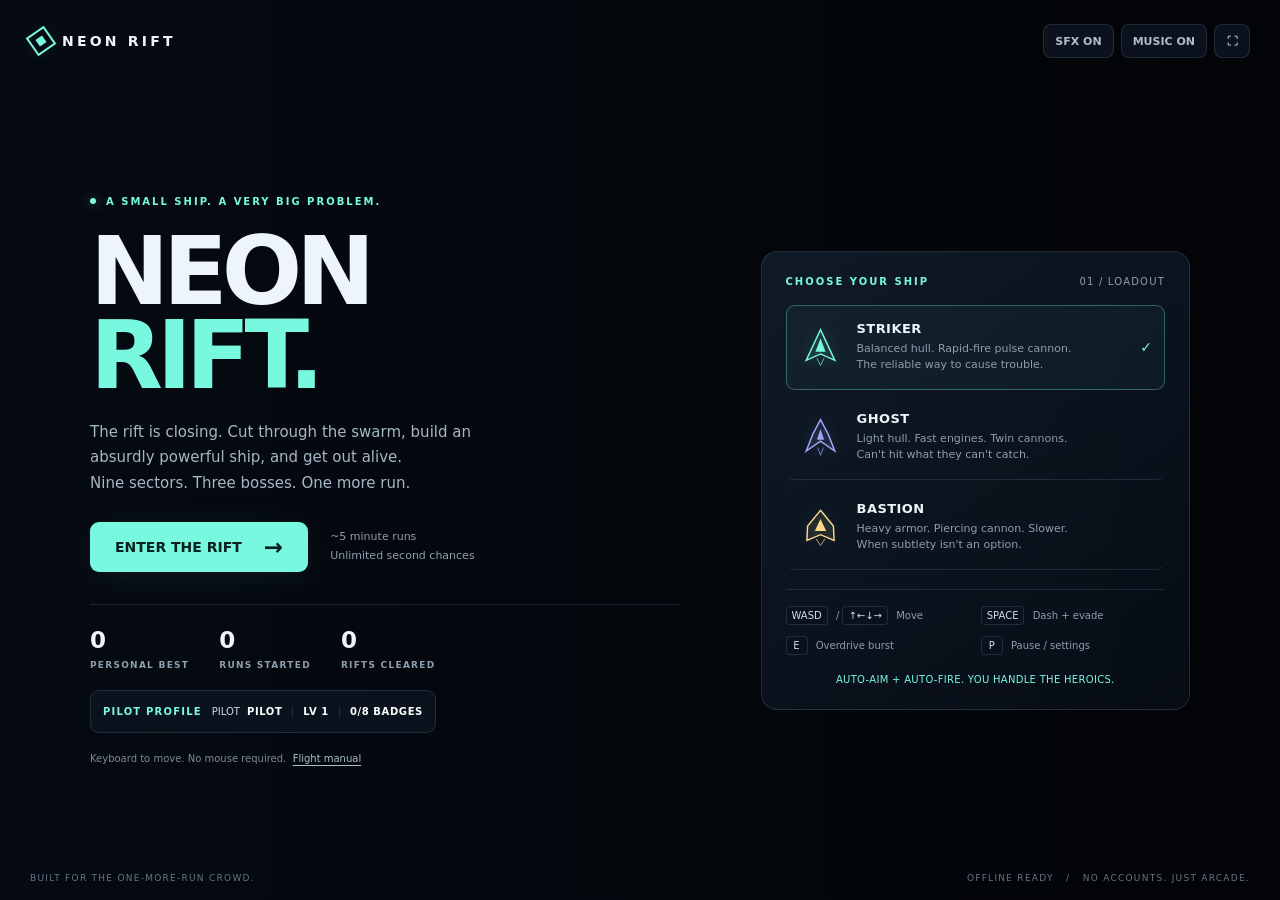
==== neon-rift.html @ c3eddf0f "Assemble Neon Rift online leaderboard release" ====
<!doctype html>
<html lang="en">
<head>
<meta charset="utf-8">
<meta name="viewport" content="width=device-width,initial-scale=1,viewport-fit=cover">
<meta name="theme-color" content="#080c16">
<meta name="description" content="A complete, offline arcade survival game. Nine sectors. Three bosses. One more run.">
<title>NEON RIFT - Arcade Survival</title>
<meta name="application-version" content="1.2.0-career">
<link rel="icon" href="data:image/svg+xml,%3Csvg xmlns='http://www.w3.org/2000/svg' viewBox='0 0 64 64'%3E%3Crect width='64' height='64' rx='12' fill='%23080c16'/%3E%3Cpath d='M32 8 54 52 32 42 10 52Z' fill='%2317353b' stroke='%2378f8df' stroke-width='3'/%3E%3Cpath d='m32 22 6 15H26Z' fill='%23e3fff8'/%3E%3C/svg%3E">
<style>
:root{color-scheme:dark;--bg:#080c16;--panel:rgba(12,19,32,.95);--line:rgba(161,196,227,.15);--text:#edf5fa;--muted:#8d9eae;--cyan:#78f8df;--blue:#6eb8ff;--gold:#ffd78b;--pink:#ff678e;--font:Inter,ui-sans-serif,system-ui,-apple-system,BlinkMacSystemFont,"Segoe UI",sans-serif}
*{box-sizing:border-box}html,body{margin:0;width:100%;height:100%;overflow:hidden;background:var(--bg);font-family:var(--font);color:var(--text);-webkit-tap-highlight-color:transparent}body{overscroll-behavior:none}button{font:inherit;cursor:pointer;color:inherit;border:0;touch-action:manipulation}button:focus-visible{outline:2px solid var(--cyan);outline-offset:5px}button:disabled{cursor:default;opacity:.35}button,input{user-select:none}canvas{position:fixed;inset:0;width:100%;height:100%;display:block;touch-action:none}button{transition:background .15s,border-color .15s,transform .15s,opacity .15s}button:active:not(:disabled){transform:translateY(1px)}[hidden]{display:none!important}
#vignette{position:fixed;inset:0;pointer-events:none;box-shadow:inset 0 0 160px rgba(0,0,0,.32)}.brand{display:flex;align-items:center;gap:10px;font-size:14px;font-weight:850;letter-spacing:.23em}.brand-mark{width:22px;height:22px;border:2px solid var(--cyan);transform:rotate(-35deg);position:relative;box-shadow:0 0 20px #78f8df15}.brand-mark:after{content:"";position:absolute;width:8px;height:8px;background:var(--cyan);inset:5px}.tag{font-size:10px;font-weight:750;letter-spacing:.2em;color:var(--cyan);text-transform:uppercase}.muted{color:var(--muted)}.mono{font-variant-numeric:tabular-nums}.topbar{position:fixed;left:30px;right:30px;top:max(24px,env(safe-area-inset-top));display:flex;align-items:center;justify-content:space-between;z-index:35;pointer-events:none}.topbar>*{pointer-events:auto}.tools{display:flex;gap:7px}.tool{height:34px;min-width:36px;border:1px solid var(--line);border-radius:8px;background:#101927b5;color:#adbdca;font-size:11px;font-weight:700;padding:0 11px;backdrop-filter:blur(10px)}.tool:hover{background:#213246;color:var(--text)}
.screen{position:fixed;inset:0;display:flex;align-items:center;justify-content:center;padding:84px 24px 24px;z-index:20;background:rgba(5,10,19,.52);backdrop-filter:blur(7px);overflow:auto}.screen>.home-layout,.screen>.panel{margin-top:auto;margin-bottom:auto}.screen.home{background:linear-gradient(90deg,rgba(6,11,20,.88),rgba(6,11,20,.35));backdrop-filter:none}.home-layout{width:min(1100px,100%);display:grid;grid-template-columns:1.1fr .8fr;gap:80px;align-items:center}.eyebrow{display:flex;align-items:center;gap:10px;margin-bottom:22px}.live-dot{width:6px;height:6px;background:var(--cyan);border-radius:50%;box-shadow:0 0 12px #78f8df80}h1{font-size:clamp(58px,7.4vw,102px);font-weight:900;letter-spacing:-.065em;line-height:.89;margin:0 0 22px}h1 span{color:var(--cyan);display:block}h2{font-size:34px;letter-spacing:-.04em;line-height:1.12;margin:9px 0 12px;font-weight:850}.home-copy{max-width:435px;font-size:15px;line-height:1.7;color:#a6b7c6;margin:0 0 26px}.primary{display:flex;align-items:center;justify-content:center;gap:22px;background:var(--cyan);color:#07221f;font-weight:850;font-size:14px;padding:17px 25px;border-radius:9px;box-shadow:0 5px 35px #78f8df12}.primary:hover{background:#a7ffeb;box-shadow:0 5px 40px #78f8df26}.primary .arrow{font-size:23px;line-height:12px}.start-row{display:flex;align-items:center;gap:22px}.start-note{font-size:11px;color:var(--muted);line-height:1.7}.home-stats{display:flex;gap:30px;border-top:1px solid var(--line);padding-top:22px;margin-top:32px}.home-stat strong{font-size:23px;letter-spacing:-.04em;display:block;font-variant-numeric:tabular-nums}.home-stat span{font-size:9px;letter-spacing:.14em;color:var(--muted);font-weight:700}.hangar{background:linear-gradient(145deg,#172437a8,#0c152180);padding:24px;border:1px solid var(--line);border-radius:16px;backdrop-filter:blur(15px);position:relative}.hangar-head{display:flex;justify-content:space-between;align-items:center;margin-bottom:18px}.hangar-head .muted{font-size:10px;letter-spacing:.12em}.rig{width:100%;text-align:left;display:flex;gap:15px;align-items:center;background:transparent;border:1px solid transparent;border-bottom-color:var(--line);padding:15px 12px;border-radius:9px;margin:5px 0}.rig:hover{background:#1a2c3b90}.rig[aria-pressed=true]{background:#78f8df0a;border-color:#78f8df55}.rig svg{flex:none;width:43px;height:43px;filter:drop-shadow(0 0 9px #78f8df35)}.rig strong{font-size:13px;letter-spacing:.035em;display:block;margin-bottom:5px}.rig small{color:var(--muted);font-size:11px;line-height:1.5;display:block}.rig .check{margin-left:auto;font-size:14px;color:var(--cyan);opacity:0}.rig[aria-pressed=true] .check{opacity:1}.controls-mini{margin-top:19px;padding-top:16px;border-top:1px solid var(--line);display:grid;grid-template-columns:1fr 1fr;gap:11px;font-size:10px;color:var(--muted)}kbd{font-family:inherit;font-size:10px;display:inline-flex;align-items:center;justify-content:center;padding:3px 5px;border:1px solid #68809340;background:#0a111d;border-radius:4px;color:#d0dee7;min-width:22px;margin-right:5px;white-space:nowrap}.auto-note{font-size:10px;color:var(--cyan);letter-spacing:.03em;text-align:center;margin:19px 0 0}.footer-note{position:fixed;bottom:17px;left:30px;right:30px;display:flex;justify-content:space-between;color:#657687;font-size:9px;letter-spacing:.14em;pointer-events:none;z-index:21}.panel{width:min(540px,100%);background:var(--panel);padding:34px;border:1px solid var(--line);border-radius:17px;box-shadow:0 30px 100px #0008}.panel p{font-size:13px;line-height:1.7;color:var(--muted)}.panel .primary{width:100%;margin-top:24px}.secondary{display:flex;align-items:center;justify-content:center;width:100%;padding:13px 18px;background:#1a2839;border:1px solid var(--line);border-radius:8px;color:#c8d7e2;font-weight:650;font-size:12px;margin-top:10px}.secondary:hover{background:#26394c}.pause-keys{display:grid;grid-template-columns:1fr 1fr;gap:15px 10px;margin:24px 0;font-size:12px;color:#b1c0cc}.setting{display:flex;justify-content:space-between;align-items:center;border-top:1px solid var(--line);padding:13px 0;font-size:12px}.setting button{background:#243549;border-radius:6px;padding:7px 11px;color:var(--cyan);font-size:11px}.upgrade-panel{width:min(940px,100%);padding:30px}.upgrade-header{display:flex;align-items:end;justify-content:space-between;gap:20px;margin-bottom:24px}.upgrade-header p{margin:0}.patch{font-size:11px;color:var(--cyan);padding:9px 12px;background:#78f8df0a;border:1px solid #78f8df25;border-radius:7px;white-space:nowrap}.upgrade-cards{display:grid;grid-template-columns:repeat(3,1fr);gap:13px}.upgrade-card{display:flex;flex-direction:column;position:relative;align-items:start;text-align:left;padding:24px 20px;background:linear-gradient(145deg,#1a2c3f,#111c2c);border:1px solid #8cb4d52b;border-radius:11px;min-height:242px}.upgrade-card:hover{transform:translateY(-4px);border-color:var(--cyan);background:linear-gradient(145deg,#233f4d,#152633)}.upgrade-icon{font-size:28px;color:var(--cyan);height:42px;font-weight:500}.upgrade-card .key{position:absolute;right:17px;top:19px}.upgrade-card .category{font-size:9px;color:var(--cyan);letter-spacing:.15em;font-weight:750;margin:12px 0 8px}.upgrade-card strong{font-size:17px;letter-spacing:-.02em;line-height:1.25}.upgrade-card p{font-size:12px;color:#a9bdce;line-height:1.65;flex:1;margin:10px 0 15px}.rank{font-size:10px;font-weight:700;color:#d0dce6;border-top:1px solid var(--line);padding-top:12px;width:100%;display:flex;align-items:center;justify-content:space-between}.rank-pips{display:flex;gap:4px}.rank-pip{width:15px;height:3px;background:#344658}.rank-pip.filled{background:var(--cyan)}.upgrade-bottom{display:flex;justify-content:space-between;align-items:center;gap:15px;margin-top:22px;font-size:11px;color:var(--muted)}.reroll{background:transparent;border:1px solid var(--line);border-radius:7px;color:#cad8e2;padding:9px 13px;font-size:11px}.reroll:hover{background:#213045}.result-score{font-size:62px;font-weight:850;letter-spacing:-.06em;line-height:1;margin:25px 0 9px}.record-flag{font-size:10px;font-weight:750;letter-spacing:.15em;color:var(--gold);height:15px}.result-stats{display:grid;grid-template-columns:repeat(3,1fr);border-top:1px solid var(--line);border-bottom:1px solid var(--line);padding:18px 0;margin-top:22px;gap:16px}.result-stats strong{display:block;font-size:22px;font-variant-numeric:tabular-nums}.result-stats span{font-size:9px;letter-spacing:.1em;color:var(--muted)}.result-build{display:flex;flex-wrap:wrap;gap:6px;margin-top:20px}.build-chip{font-size:9px;background:#1d2d3f;border:1px solid var(--line);padding:6px 8px;border-radius:4px;color:#bdd1df}
#hud{position:fixed;inset:0;pointer-events:none;z-index:10}.hud-top{position:absolute;top:max(82px,calc(env(safe-area-inset-top) + 60px));left:30px;right:30px;display:flex;justify-content:space-between;align-items:flex-start}.status{width:220px}.status-top{display:flex;justify-content:space-between;font-size:10px;letter-spacing:.12em;color:#b7c9d4;font-weight:750;margin-bottom:8px}.bar{height:6px;background:#223344aa;border-radius:4px;overflow:hidden}.bar-fill{height:100%;border-radius:4px;width:100%;transition:width .1s linear;background:var(--cyan);box-shadow:0 0 15px #78f8df40}.status-bottom{margin-top:8px;display:flex;justify-content:space-between;font-size:9px;color:var(--muted);font-weight:650}.score-block{text-align:right}.score-label{font-size:9px;letter-spacing:.2em;color:var(--muted);font-weight:750}.score-value{font-size:29px;line-height:1.1;letter-spacing:-.045em;font-weight:800;margin-top:5px}.combo{font-size:11px;color:var(--gold);font-weight:800;margin-top:7px;height:14px}.sector{position:absolute;top:max(30px,env(safe-area-inset-top));left:50%;transform:translateX(-50%);text-align:center}.sector .tag{color:#c3d0db;font-size:10px}.sector-name{font-size:9px;letter-spacing:.14em;margin-top:6px;color:var(--muted)}.sector-progress{width:145px;margin:9px auto 0;height:3px;background:#243449;overflow:hidden;border-radius:3px}.sector-progress div{height:100%;width:0;background:var(--cyan);transition:width .2s linear}.hud-bottom{position:absolute;bottom:max(25px,env(safe-area-inset-bottom));left:50%;transform:translateX(-50%);display:flex;align-items:center;gap:12px}.ability{pointer-events:auto;position:relative;display:flex;align-items:center;gap:10px;text-align:left;border:1px solid var(--line);background:#0e1828ed;border-radius:10px;padding:11px 16px;min-width:145px;box-shadow:0 5px 25px #0003;overflow:hidden;touch-action:none}.ability:before{content:"";position:absolute;bottom:0;left:0;height:3px;width:var(--fill,100%);background:var(--accent,var(--cyan))}.ability-icon{font-size:22px;line-height:1;color:var(--accent,var(--cyan))}.ability strong{font-size:10px;letter-spacing:.12em;display:block}.ability small{font-size:9px;color:var(--muted);display:block;margin-top:4px}.ability kbd{margin-left:8px;margin-right:0}.ability.ready{border-color:#78f8df75;background:#112d31ef}.ability.ready:before{box-shadow:0 0 15px var(--accent,var(--cyan))}#overdriveBtn{--accent:var(--gold)}#overdriveBtn.ready{border-color:#ffd78b70;background:#332b1ded}#bossHud{position:absolute;top:92px;left:50%;transform:translateX(-50%);width:min(340px,34vw);text-align:center}#bossName{font-size:9px;letter-spacing:.2em;color:var(--pink);font-weight:800;margin-bottom:8px}#bossHud .bar{height:5px}#bossFill{background:var(--pink)}#banner{position:fixed;top:36%;left:50%;transform:translate(-50%,-50%);text-align:center;pointer-events:none;z-index:12;opacity:0;transition:opacity .25s;min-width:270px}#banner.visible{opacity:1}#bannerSmall{font-size:10px;letter-spacing:.3em;color:var(--cyan);font-weight:750;text-shadow:0 2px 15px #000}#bannerTitle{font-size:clamp(26px,4vw,46px);font-weight:900;letter-spacing:-.03em;color:#fff;margin-top:9px;text-shadow:0 3px 30px #000,0 1px 3px #000}#toast{position:fixed;top:180px;left:50%;transform:translateX(-50%);z-index:25;background:#172739ec;border:1px solid #45607680;border-radius:8px;padding:10px 16px;color:#e9f5fb;font-size:11px;text-align:center;pointer-events:none;opacity:0;transition:opacity .2s;max-width:85%}#toast.visible{opacity:1}.home-help{margin-top:20px;font-size:10px;color:#7b8c9c}.home-help button{font-size:10px;background:none;color:#aabfcb;text-decoration:underline;text-underline-offset:3px;padding:0}.touch-note{display:none}#joystick{position:fixed;width:110px;height:110px;border-radius:50%;border:1px solid #78f8df45;background:#78f8df07;pointer-events:none;z-index:12}#joystickKnob{position:absolute;width:42px;height:42px;left:33px;top:33px;background:#78f8df22;border:1px solid #78f8df75;border-radius:50%}.touch-hint{display:none;position:absolute;bottom:65px;left:24px;max-width:135px;font-size:10px;line-height:1.6;color:#829bab}.fatal{position:fixed;inset:0;z-index:100;display:flex;align-items:center;justify-content:center;background:#080c16;padding:30px}.fatal p{max-width:500px;line-height:1.7}
@media(max-width:800px){.topbar{left:20px;right:20px;top:max(17px,env(safe-area-inset-top))}.brand{font-size:12px}.home-layout{gap:28px;grid-template-columns:1fr .9fr}.hangar{padding:17px}h1{font-size:68px}.home-copy{font-size:13px}.home-stats{gap:25px;margin-top:25px}.rig{padding:12px 7px;gap:9px}.rig svg{width:32px}.rig strong{font-size:12px}.rig small{font-size:10px}.controls-mini{grid-template-columns:1fr}.screen{padding-top:75px}.footer-note{left:20px;right:20px}.status{width:170px}.hud-top{left:20px;right:20px}.sector{top:25px}.upgrade-panel{padding:24px}.upgrade-card{padding:20px 15px}.upgrade-card strong{font-size:16px}.upgrade-header h2{font-size:28px}.upgrade-header p{font-size:12px}.ability{min-width:130px}}
@media(max-width:600px){.screen{padding:72px 18px 24px;align-items:flex-start}.home-layout{display:block;max-width:420px;margin:auto}.eyebrow{margin-bottom:15px}h1{font-size:66px;line-height:.9;margin-bottom:15px}h1 span{display:inline;margin-left:10px}.home-copy{font-size:12px;margin-bottom:19px;max-width:360px}.home-stats{display:none}.start-row .primary{padding:14px 22px}.start-note{font-size:10px}.hangar{margin-top:23px;padding:14px;border-radius:12px}.hangar-head{margin-bottom:6px}.rig{padding:9px 8px;margin:3px 0}.rig small{font-size:10px}.rig svg{width:34px;height:34px}.auto-note{margin:10px 0 0;font-size:9px}.controls-mini{display:none}.home-help{margin-top:14px}.footer-note{display:none}.brand{letter-spacing:.12em;font-size:11px}.brand-mark{width:18px;height:18px}.brand-mark:after{width:6px;height:6px;inset:4px}.tools{gap:5px}.tool{padding:0 8px;height:30px;min-width:31px;font-size:10px}#musicBtn,#fullBtn{display:none}.hud-top{top:77px;left:18px;right:18px}.status{width:150px}.status-top{white-space:nowrap}.status-top span:first-child{font-size:0}.status-top span:first-child:after{content:"HULL";font-size:9px}.score-value{font-size:24px}.status-top{font-size:9px}.status-bottom{font-size:7px;letter-spacing:0}.score-label{font-size:8px}.sector{top:20px}.sector .tag{font-size:8px}.sector-name{font-size:7px;max-width:115px}.sector-progress{width:85px}.in-game .brand{font-size:0;gap:0}.sector{max-width:135px}#bossHud{top:138px;width:60vw}#banner{top:39%}.panel{padding:25px;margin:auto}.upgrade-panel{padding:21px}.upgrade-header{display:block;margin-bottom:16px}.upgrade-header h2{font-size:27px}.patch{display:inline-block;margin-top:13px;font-size:10px}.upgrade-cards{grid-template-columns:1fr;gap:9px}.upgrade-card{min-height:0;padding:14px 15px 13px 59px}.upgrade-icon{position:absolute;left:18px;top:20px;font-size:23px}.upgrade-card .category{margin:0 0 5px;font-size:8px}.upgrade-card strong{font-size:14px}.upgrade-card p{font-size:11px;line-height:1.4;margin:7px 0 10px}.upgrade-card .key{top:13px;right:10px}.rank{font-size:9px;padding-top:9px}.rank-pip{width:11px}.upgrade-bottom{font-size:10px;margin-top:14px;gap:9px}.reroll{font-size:10px;padding:8px 10px}.hud-bottom{gap:8px;bottom:20px}.ability{min-width:105px;padding:10px;gap:7px}.ability strong{font-size:9px}.ability kbd{font-size:8px;margin-left:3px}.ability-icon{font-size:18px}.touch-hint{left:20px;font-size:9px;max-width:100px}.result-score{font-size:53px}.result-stats strong{font-size:20px}.result-stats span{font-size:8px}#toast{top:185px}.pause-keys{font-size:11px;gap:13px 7px}}
@media(max-height:640px) and (min-width:601px){.screen{padding-top:65px;padding-bottom:15px}.home-layout{gap:40px;max-width:950px}h1{font-size:65px;margin-bottom:17px}.eyebrow{margin-bottom:13px}.home-copy{font-size:12px;margin-bottom:18px}.home-stats{margin-top:22px;padding-top:15px}.home-stat strong{font-size:19px}.hangar{padding:16px}.rig{padding:10px}.controls-mini{margin-top:12px;padding-top:12px;gap:8px}.auto-note{margin-top:13px}.home-help{margin-top:12px}.footer-note{display:none}.panel{padding:23px}.pause-keys{margin:15px 0;gap:10px}.setting{padding:9px 0}.panel .primary{margin-top:16px}.upgrade-card{min-height:205px;padding:17px}.upgrade-icon{height:30px;font-size:24px}.upgrade-card p{font-size:11px}.upgrade-header{margin-bottom:16px}.upgrade-bottom{margin-top:15px}.result-score{margin-top:15px;font-size:48px}.result-stats{margin-top:15px;padding:13px 0}.result-build{margin-top:12px}.hud-bottom{bottom:15px}.hud-top{top:70px}}
@media(prefers-reduced-motion:reduce){*{transition:none!important}}
/* Phone controls: independent pointers, safe-area spacing, and reachable menus. */
:root{--phone-edge:16px;--stick-size:120px;--view-height:100dvh}
.screen,#hud{bottom:auto;height:var(--view-height,100vh)}
.screen{overscroll-behavior:contain;-webkit-overflow-scrolling:touch}
#movePad{position:absolute;left:calc(var(--phone-edge) + env(safe-area-inset-left,0px));bottom:calc(22px + env(safe-area-inset-bottom,0px));width:var(--stick-size);height:var(--stick-size);border-radius:50%;border:1px solid #78f8df55;background:radial-gradient(circle,#78f8df09 25%,#0c1827cc 70%);pointer-events:auto;touch-action:none;-webkit-user-select:none;user-select:none;-webkit-touch-callout:none;box-shadow:0 4px 30px #0004}
#movePad:before,#movePad:after{content:"";position:absolute;pointer-events:none;background:#78f8df19}
#movePad:before{left:50%;top:12px;bottom:12px;width:1px}#movePad:after{top:50%;left:12px;right:12px;height:1px}
#moveKnob{position:absolute;left:calc(50% - 23px);top:calc(50% - 23px);width:46px;height:46px;border:1px solid #aaffee8a;background:#78f8df24;border-radius:50%;pointer-events:none;box-shadow:inset 0 0 16px #78f8df11}
#movePad.active{border-color:#b0ffedb3;background:radial-gradient(circle,#78f8df18,#0c1827dc)}
#moveCaption{position:absolute;bottom:10px;width:100%;text-align:center;font-size:8px;font-weight:750;letter-spacing:.18em;color:#a7d5cc;pointer-events:none}
#movePad.active #moveCaption{opacity:0}
.phone-setting{display:none}.mobile-controls .phone-setting{display:flex}
.mobile-controls .touch-note{display:block}.mobile-controls .desktop-note,.mobile-controls .controls-mini,.mobile-controls .pause-keys{display:none}
.mobile-controls .screen{padding:calc(76px + env(safe-area-inset-top,0px)) calc(16px + env(safe-area-inset-right,0px)) calc(22px + env(safe-area-inset-bottom,0px)) calc(16px + env(safe-area-inset-left,0px));align-items:flex-start}
.mobile-controls .screen>.home-layout,.mobile-controls .screen>.panel{margin:auto}
.mobile-controls .topbar{left:calc(var(--phone-edge) + env(safe-area-inset-left,0px));right:calc(var(--phone-edge) + env(safe-area-inset-right,0px));top:calc(10px + env(safe-area-inset-top,0px))}
.mobile-controls .tools{gap:6px}.mobile-controls .tool{min-width:44px;min-height:44px;height:44px;padding:0 10px;font-size:11px}
.mobile-controls #pauseBtn{min-width:58px;font-size:10px;letter-spacing:.05em}
.mobile-controls #musicBtn,.mobile-controls #fullBtn{display:none}
.mobile-controls .brand{font-size:11px;letter-spacing:.13em}.mobile-controls.in-game .brand{font-size:0;gap:0}
.mobile-controls .hud-top{left:calc(var(--phone-edge) + env(safe-area-inset-left,0px));right:calc(var(--phone-edge) + env(safe-area-inset-right,0px));top:calc(75px + env(safe-area-inset-top,0px))}
.mobile-controls .status{width:min(158px,43vw)}.mobile-controls .status-top{font-size:10px}.mobile-controls .status-top span:first-child{font-size:0}.mobile-controls .status-top span:first-child:after{content:"HULL";font-size:9px}
.mobile-controls .score-value{font-size:23px}.mobile-controls .status-bottom{font-size:8px}.mobile-controls .score-label{font-size:8px}
.mobile-controls .sector{top:calc(17px + env(safe-area-inset-top,0px));left:41%;max-width:135px}.mobile-controls .sector .tag{font-size:8px}.mobile-controls .sector-name{font-size:7px}.mobile-controls .sector-progress{width:88px;margin-top:6px}
.mobile-controls #bossHud{top:calc(143px + env(safe-area-inset-top,0px));width:min(340px,72vw)}
.mobile-controls .hud-bottom{left:auto;right:calc(var(--phone-edge) + env(safe-area-inset-right,0px));bottom:calc(22px + env(safe-area-inset-bottom,0px));transform:none;gap:9px;align-items:flex-end}
.mobile-controls .ability{min-width:0;width:76px;height:76px;min-height:76px;padding:8px 4px;gap:4px;border-radius:22px;display:flex;flex-direction:column;justify-content:center;align-items:center;text-align:center;-webkit-touch-callout:none;user-select:none;touch-action:none}
.mobile-controls .ability-icon{display:block;font-size:23px;line-height:23px}.mobile-controls .ability kbd{display:none}.mobile-controls .ability strong{font-size:9px;letter-spacing:.055em}.mobile-controls .ability small{font-size:8px;margin-top:4px;white-space:normal;max-width:70px}
.mobile-controls .ability.pressed{transform:scale(.95);border-color:var(--accent,var(--cyan));background:#214238}
.mobile-controls .ability[aria-disabled=true]{opacity:.63}.mobile-controls .ability[aria-disabled=false]{opacity:1}
.mobile-controls.left-handed #movePad{left:auto;right:calc(var(--phone-edge) + env(safe-area-inset-right,0px))}
.mobile-controls.left-handed .hud-bottom{right:auto;left:calc(var(--phone-edge) + env(safe-area-inset-left,0px))}
.mobile-controls .touch-hint{display:block;left:calc(var(--phone-edge) + env(safe-area-inset-left,0px));bottom:calc(var(--stick-size) + 36px + env(safe-area-inset-bottom,0px));max-width:145px;font-size:9px;line-height:1.7;letter-spacing:.03em}
.mobile-controls.left-handed .touch-hint{left:auto;right:calc(var(--phone-edge) + env(safe-area-inset-right,0px));text-align:right}
.mobile-controls .setting{gap:15px;min-height:56px}.mobile-controls .setting button{min-width:64px;min-height:44px;padding:10px 12px}
.mobile-controls .secondary,.mobile-controls .reroll{min-height:44px}.mobile-controls .home-help button{min-height:44px;padding:10px 3px;display:inline-block}.mobile-controls .home-help{margin-top:6px}.mobile-controls .home-help .touch-note{display:inline}
.mobile-controls .footer-note{display:none}.mobile-controls #toast{top:calc(191px + env(safe-area-inset-top,0px));max-width:85vw}
.mobile-controls .panel{padding:22px}.mobile-controls .panel h2{font-size:29px}.mobile-controls .panel p{font-size:12px}.mobile-controls .panel .primary{min-height:48px}
.mobile-controls .upgrade-card{touch-action:pan-y}.mobile-controls .upgrade-card:hover{transform:none}
.mobile-controls .upgrade-bottom{flex-wrap:wrap}.mobile-controls #soundBtn{white-space:nowrap}
@media(max-width:360px){.mobile-controls{--phone-edge:12px;--stick-size:108px}.mobile-controls .ability{width:70px;height:74px;min-height:74px}.mobile-controls .hud-bottom{gap:7px}.mobile-controls .sector{left:37%}.mobile-controls .brand{font-size:10px}.mobile-controls .home-copy{font-size:11px}.mobile-controls h1{font-size:56px}.mobile-controls h1 span{margin-left:6px}.mobile-controls .start-row{gap:10px}.mobile-controls .start-row .primary{font-size:12px;padding:14px 15px}.mobile-controls .start-note{font-size:9px}.mobile-controls .panel{padding:18px}}
@media(orientation:landscape) and (max-height:540px){
 .mobile-controls{--stick-size:110px}.mobile-controls .screen{padding-top:calc(65px + env(safe-area-inset-top,0px));padding-bottom:calc(16px + env(safe-area-inset-bottom,0px))}
 .mobile-controls .topbar{top:calc(6px + env(safe-area-inset-top,0px))}.mobile-controls .hud-top{top:calc(58px + env(safe-area-inset-top,0px))}.mobile-controls .sector{top:calc(10px + env(safe-area-inset-top,0px));left:50%;max-width:180px}
 .mobile-controls #bossHud{top:calc(78px + env(safe-area-inset-top,0px));width:34vw}.mobile-controls .sector-name{display:none}
 .mobile-controls .hud-bottom,#movePad{bottom:calc(16px + env(safe-area-inset-bottom,0px))}.mobile-controls .touch-hint{bottom:calc(136px + env(safe-area-inset-bottom,0px))}
 .mobile-controls #toast{top:116px;font-size:10px}.mobile-controls #banner{top:43%}.mobile-controls #bannerTitle{font-size:27px}
 .mobile-controls .home-layout{display:grid;grid-template-columns:1fr 1fr;gap:25px;max-width:900px}.mobile-controls h1{font-size:53px;margin-bottom:12px}.mobile-controls .home-copy{font-size:11px;margin-bottom:12px}.mobile-controls .eyebrow{margin-bottom:12px}.mobile-controls .eyebrow .tag{font-size:8px}.mobile-controls .home-stats{display:none}
 .mobile-controls .hangar{margin-top:0;padding:12px}.mobile-controls .rig{padding:8px 5px}.mobile-controls .rig svg{width:30px;height:30px}.mobile-controls .rig strong{font-size:11px}.mobile-controls .rig small{font-size:9px}.mobile-controls .auto-note{font-size:8px}.mobile-controls .start-row{gap:10px}.mobile-controls .start-row .primary{font-size:11px;padding:14px}.mobile-controls .start-note{font-size:8px}
 .mobile-controls .upgrade-cards{grid-template-columns:repeat(3,1fr)}.mobile-controls .upgrade-card{min-height:200px;padding:15px}.mobile-controls .upgrade-icon{position:static;font-size:23px}.mobile-controls .upgrade-card strong{font-size:14px}.mobile-controls .upgrade-card p{font-size:11px}.mobile-controls .upgrade-header{margin-bottom:13px}.mobile-controls .upgrade-panel{padding:18px}
}


/* NEON RIFT 1.2 career / playtest layer */
.career-strip{display:flex;align-items:center;gap:10px;flex-wrap:wrap;margin-top:18px;padding:11px 12px;border:1px solid var(--line);background:#0d1724b8;border-radius:9px;width:max-content;max-width:100%}.career-strip button{background:transparent;color:var(--cyan);font-size:10px;font-weight:800;letter-spacing:.12em;padding:4px 0}.career-chip{display:flex;align-items:center;gap:7px;font-size:10px;color:#cbd9e2}.career-chip b{color:#fff;letter-spacing:.06em}.career-chip+.career-chip{padding-left:10px;border-left:1px solid var(--line)}
.career-panel{width:min(980px,100%);padding:28px}.career-head{display:flex;justify-content:space-between;align-items:flex-start;gap:20px;margin-bottom:22px}.career-head h2{margin-bottom:5px}.career-status{font-size:9px;letter-spacing:.13em;color:var(--cyan);border:1px solid #78f8df2e;background:#78f8df08;border-radius:6px;padding:8px 10px;white-space:nowrap}.career-grid{display:grid;grid-template-columns:minmax(260px,.8fr) minmax(320px,1.2fr);gap:18px}.career-card{border:1px solid var(--line);background:#101b2ad9;border-radius:12px;padding:18px;min-width:0}.career-card h3{font-size:11px;letter-spacing:.13em;color:#c8d7e2;margin:0 0 13px}.pilot-input{width:100%;background:#09131f;border:1px solid #63809a55;color:#fff;border-radius:8px;padding:12px 13px;font:800 16px/1 var(--font);letter-spacing:.06em;text-transform:uppercase;outline:0}.pilot-input:focus{border-color:var(--cyan);box-shadow:0 0 0 3px #78f8df10}.career-level-row{display:flex;justify-content:space-between;align-items:end;margin-top:17px}.career-level-row strong{font-size:32px;letter-spacing:-.05em}.career-level-row span{font-size:9px;color:var(--muted);letter-spacing:.12em}.xp-track{height:5px;background:#253648;border-radius:99px;overflow:hidden;margin-top:8px}.xp-track>div{height:100%;width:0;background:var(--cyan);box-shadow:0 0 15px #78f8df66}.career-stat-grid{display:grid;grid-template-columns:repeat(2,1fr);gap:8px;margin-top:16px}.career-stat{padding:11px;background:#0a1420;border:1px solid #60798e25;border-radius:8px}.career-stat strong{display:block;font-size:19px}.career-stat span{font-size:8px;letter-spacing:.1em;color:var(--muted)}
.career-actions{display:grid;grid-template-columns:1fr 1fr;gap:8px;margin-top:15px}.career-actions button{margin:0}.career-actions .secondary{padding:10px 12px}.career-section-title{display:flex;align-items:center;justify-content:space-between;gap:10px;margin-bottom:10px}.career-section-title h3{margin:0}.career-section-title span{font-size:9px;color:var(--muted);letter-spacing:.1em}.career-list{display:grid;gap:7px}.career-run{display:grid;grid-template-columns:31px minmax(80px,1fr) auto auto;align-items:center;gap:9px;padding:9px 10px;background:#0a1420;border:1px solid #5f788e24;border-radius:8px;font-size:10px}.career-rank{font-weight:900;color:var(--cyan);font-variant-numeric:tabular-nums}.career-run-main{min-width:0}.career-run-main strong{display:block;white-space:nowrap;overflow:hidden;text-overflow:ellipsis}.career-run-main span{display:block;color:var(--muted);font-size:8px;margin-top:3px}.career-run-score{font-size:15px;font-weight:850;font-variant-numeric:tabular-nums;text-align:right}.career-run-result{font-size:8px;letter-spacing:.1em;padding:4px 6px;border-radius:4px;background:#213246;color:#b9c8d2}.career-run-result.win{background:#78f8df12;color:var(--cyan);border:1px solid #78f8df28}.career-empty{padding:17px 10px;text-align:center;color:var(--muted);font-size:10px;border:1px dashed #7790a42a;border-radius:8px}
.achievement-grid{display:grid;grid-template-columns:repeat(4,1fr);gap:7px}.achievement{min-height:92px;padding:10px;border:1px solid #5f788e25;background:#0a1420;border-radius:8px;opacity:.42}.achievement.unlocked{opacity:1;border-color:#78f8df40;background:#102329}.achievement-icon{font-size:20px;color:var(--cyan);height:28px}.achievement strong{display:block;font-size:9px;letter-spacing:.05em}.achievement span{display:block;font-size:8px;color:var(--muted);line-height:1.4;margin-top:5px}.achievement.unlocked span{color:#a9bdc5}.career-foot{display:flex;justify-content:space-between;align-items:center;gap:12px;margin-top:16px}.career-foot .primary,.career-foot .secondary{margin:0;width:auto}.career-note{font-size:9px;line-height:1.55;color:var(--muted);max-width:570px}.run-bonus{margin-top:13px;padding:10px 12px;border:1px solid #78f8df2a;background:#78f8df08;border-radius:7px;color:#bfe8df;font-size:10px;line-height:1.5}.result-career-actions{display:grid;grid-template-columns:1fr 1fr;gap:8px;margin-top:10px}.result-career-actions .secondary{margin:0}.cloud-board{margin-top:14px;padding-top:13px;border-top:1px solid var(--line)}.cloud-board p{margin:5px 0 0!important;font-size:9px!important}.cloud-online{color:var(--cyan)!important}.cloud-offline{color:#92a3af!important}
@media(max-width:760px){.career-panel{padding:20px}.career-head{display:block}.career-status{display:inline-block;margin-top:10px}.career-grid{grid-template-columns:1fr}.achievement-grid{grid-template-columns:repeat(2,1fr)}.career-foot{display:grid;grid-template-columns:1fr}.career-foot .primary,.career-foot .secondary{width:100%}.career-note{order:2}.career-strip{width:100%;justify-content:space-between}.career-chip+.career-chip{padding-left:0;border-left:0}.career-actions{grid-template-columns:1fr}.result-career-actions{grid-template-columns:1fr}.career-run{grid-template-columns:27px minmax(90px,1fr) auto}.career-run-result{display:none}}
@media(max-width:390px){.career-panel{padding:16px}.achievement-grid{grid-template-columns:1fr 1fr}.career-stat-grid{gap:6px}.career-run-score{font-size:13px}.career-strip{gap:7px;padding:9px}.career-chip{font-size:9px}}

</style>
<script>
window.NEON_RIFT_ONLINE = {
  enabled: true,
  url: 'https://pjkdwekdtyzoqtrnhwaa.supabase.co',
  anonKey: 'eyJhbGciOiJIUzI1NiIsInR5cCI6IkpXVCJ9.eyJpc3MiOiJzdXBhYmFzZSIsInJlZiI6InBqa2R3ZWtkdHl6b3F0cm5od2FhIiwicm9sZSI6ImFub24iLCJpYXQiOjE3ODg4MjE5OTEsImV4cCI6MjEwNDM5Nzk5MX0.bdxTvio835csAibaAAVYz0lQiaraBzEC_VNrP84A6Mg',
  table: 'runs'
};
</script>
</head>
<body>
<canvas id="game" aria-label="Neon Rift game arena. Move with WASD or arrow keys. Weapons fire automatically. Space dashes, E activates overdrive, and P pauses." role="img"></canvas>
<div id="vignette"></div>
<header class="topbar"><div class="brand"><span class="brand-mark" aria-hidden="true"></span>NEON RIFT</div><div class="tools"><button class="tool" id="soundBtn" title="Toggle sound (M)" aria-label="Toggle sound">SFX ON</button><button class="tool" id="musicBtn" title="Toggle music">MUSIC OFF</button><button class="tool" id="fullBtn" title="Fullscreen (F)" aria-label="Toggle fullscreen">&#x26F6;</button><button class="tool" id="pauseBtn" hidden title="Pause (P / Escape)" aria-label="Pause game">II</button></div></header>
<div id="hud" hidden>
 <div class="sector"><div class="tag" id="sectorLabel">SECTOR 01 / 09</div><div class="sector-name" id="sectorName">FIRST CONTACT</div><div class="sector-progress"><div id="sectorFill"></div></div></div>
 <div class="hud-top"><div class="status"><div class="status-top"><span>HULL INTEGRITY</span><span id="healthText" class="mono">100 / 100</span></div><div class="bar"><div class="bar-fill" id="healthFill"></div></div><div class="status-bottom"><span id="rigLabel">STRIKER</span><span id="shieldText">AUTO-TARGET ONLINE</span></div></div><div class="score-block"><div class="score-label">RUN SCORE</div><div id="scoreText" class="score-value mono">0</div><div class="combo" id="comboText"></div></div></div>
 <div id="bossHud" hidden><div id="bossName">THE GATEKEEPER</div><div class="bar"><div class="bar-fill" id="bossFill"></div></div></div>
 <div class="hud-bottom"><button class="ability" id="dashBtn" aria-label="Dash"><span class="ability-icon">&#x21AF;</span><span><strong>DASH</strong><small id="dashText">READY</small></span><kbd>SPACE</kbd></button><button class="ability" id="overdriveBtn" aria-label="Activate overdrive"><span class="ability-icon">&#x2726;</span><span><strong>OVERDRIVE</strong><small id="overdriveText">COLLECT ENERGY</small></span><kbd>E</kbd></button></div>
 <div id="movePad" hidden role="group" aria-label="Movement thumbstick. Drag in the direction you want to move."><div id="moveKnob"></div><span id="moveCaption">MOVE</span></div>
 <div class="touch-hint" id="touchHint">THUMBSTICK TO MOVE<br>WEAPONS FIRE AUTOMATICALLY</div>
</div>
<div id="banner"><div id="bannerSmall"></div><div id="bannerTitle"></div></div>
<div id="toast" role="status" aria-live="polite"></div>
<div id="joystick" hidden><div id="joystickKnob"></div></div>
<section class="screen home" id="homeScreen" aria-label="Main menu">
 <div class="home-layout"><div><div class="eyebrow"><span class="live-dot"></span><span class="tag">A small ship. A very big problem.</span></div><h1>NEON<span>RIFT.</span></h1><p class="home-copy">The rift is closing. Cut through the swarm, build an absurdly powerful ship, and get out alive.<br>Nine sectors. Three bosses. One more run.</p><div class="start-row"><button class="primary" id="startBtn">ENTER THE RIFT <span class="arrow" aria-hidden="true">&#x2192;</span></button><span class="start-note">~5 minute runs<br>Unlimited second chances</span></div><div class="home-stats"><div class="home-stat"><strong id="bestHome">0</strong><span>PERSONAL BEST</span></div><div class="home-stat"><strong id="runsHome">0</strong><span>RUNS STARTED</span></div><div class="home-stat"><strong id="winsHome">0</strong><span>RIFTS CLEARED</span></div></div><div class="career-strip"><button id="profileBtn">PILOT PROFILE</button><span class="career-chip"><span>PILOT</span><b id="pilotHome">PILOT</b></span><span class="career-chip"><b id="levelHome">LV 1</b></span><span class="career-chip"><b id="achievementHome">0/8 BADGES</b></span></div><div class="home-help"><span class="desktop-note">Keyboard to move. No mouse required. &nbsp;</span><span class="touch-note">Phone controls: thumbstick + abilities. &nbsp;</span><button id="howBtn">Flight manual</button></div></div>
 <div class="hangar"><div class="hangar-head"><span class="tag">Choose your ship</span><span class="muted">01 / LOADOUT</span></div>
 <button class="rig" data-rig="striker" aria-pressed="true"><svg viewBox="0 0 60 60" aria-hidden="true"><path d="M30 5 50 48 30 39 10 48Z" fill="#78f8df15" stroke="#78f8df" stroke-width="2"/><path d="m30 17 7 19H23Z" fill="#78f8df"/><path d="m25 45 5 10 5-10" fill="none" stroke="#78f8df"/></svg><span><strong>STRIKER</strong><small>Balanced hull. Rapid-fire pulse cannon.<br>The reliable way to cause trouble.</small></span><span class="check" aria-hidden="true">&#x2713;</span></button>
 <button class="rig" data-rig="ghost" aria-pressed="false"><svg viewBox="0 0 60 60" aria-hidden="true"><path d="M30 5 41 26 50 49 30 35 10 49 19 26Z" fill="#a7a1ff15" stroke="#a7a1ff" stroke-width="2"/><path d="m30 18 5 15H25Z" fill="#a7a1ff"/><path d="m26 44 4 11 4-11" fill="none" stroke="#a7a1ff"/></svg><span><strong>GHOST</strong><small>Light hull. Fast engines. Twin cannons.<br>Can't hit what they can't catch.</small></span><span class="check" aria-hidden="true">&#x2713;</span></button>
 <button class="rig" data-rig="bastion" aria-pressed="false"><svg viewBox="0 0 60 60" aria-hidden="true"><path d="M30 6 48 28 49 48 30 40 11 48 12 28Z" fill="#ffd78b15" stroke="#ffd78b" stroke-width="2"/><path d="m30 18 8 17H22Z" fill="#ffd78b"/><path d="m24 46 6 9 6-9" fill="none" stroke="#ffd78b"/></svg><span><strong>BASTION</strong><small>Heavy armor. Piercing cannon. Slower.<br>When subtlety isn't an option.</small></span><span class="check" aria-hidden="true">&#x2713;</span></button>
 <div class="controls-mini"><span><kbd>WASD</kbd> / <kbd>&#x2191;&#x2190;&#x2193;&#x2192;</kbd> Move</span><span><kbd>SPACE</kbd> Dash + evade</span><span><kbd>E</kbd> Overdrive burst</span><span><kbd>P</kbd> Pause / settings</span></div><p class="auto-note">AUTO-AIM + AUTO-FIRE. YOU HANDLE THE HEROICS.</p></div></div>
</section>
<section class="screen" id="pauseScreen" hidden aria-label="Game paused"><div class="panel"><span class="tag" id="pauseTag">TAKE A BREATH</span><h2 id="pauseTitle">Rift on hold.</h2><p id="pauseDescription">Nothing moves until you're ready.</p><div class="pause-keys"><span><kbd>WASD</kbd> / <kbd>ARROWS</kbd> Move</span><span><kbd>SPACE</kbd> Invincible dash</span><span><kbd>E</kbd> Overdrive at 100%</span><span><kbd>P</kbd> / <kbd>ESC</kbd> Pause</span><span><kbd>M</kbd> Sound on / off</span><span><kbd>1</kbd><kbd>2</kbd><kbd>3</kbd> Pick upgrade</span></div><p>Firing is automatic. Collect glowing energy shards to charge Overdrive. Chain kills for a higher score multiplier. Dash <em>through</em> danger, not just away from it.</p><p class="touch-note">On phones, drag the thumbstick to move. You can also drag the arena. Tap DASH with your other thumb without releasing movement; tap OVERDRIVE when charged. Aiming and firing stay automatic. Portrait and landscape both work. Rotate before resuming for the widest view.</p><div class="setting"><span>Touch controls</span><button id="controlsBtn" aria-label="Change touch control mode">AUTO</button></div><div class="setting phone-setting"><span>Left-handed layout</span><button id="handednessBtn" aria-pressed="false">OFF</button></div><div class="setting phone-setting" id="fullscreenSetting"><span>Fullscreen (optional)</span><button id="pauseFullBtn">ENTER</button></div><div class="setting"><span>Reduced motion</span><button id="motionBtn">OFF</button></div><div class="setting"><span>Synth soundtrack</span><button id="pauseMusicBtn">OFF</button></div><button class="primary" id="resumeBtn">BACK TO THE RIFT <span class="arrow" aria-hidden="true">&#x2192;</span></button><button class="secondary" id="quitBtn">End run &amp; return to hangar</button></div></section>
<section class="screen" id="upgradeScreen" hidden aria-label="Choose an upgrade"><div class="panel upgrade-panel"><div class="upgrade-header"><div><span class="tag" id="upgradeTag">SECTOR SECURED</span><h2>A little more dangerous.</h2><p>Choose one upgrade. Make it your kind of chaos.</p></div><div class="patch" id="patchText">HULL PATCHED +18</div></div><div class="upgrade-cards" id="upgradeCards"></div><div class="upgrade-bottom"><span>Upgrades stack for the rest of this run.</span><button class="reroll" id="rerollBtn">&#x21BB; Reroll <span id="rerollCount">(2 left)</span></button></div></div></section>

<section class="screen" id="careerScreen" hidden aria-label="Pilot career and run history"><div class="panel career-panel">
 <div class="career-head"><div><span class="tag">PILOT CAREER / LOCAL PROFILE</span><h2>Your signal persists.</h2><p>Scores, badges, and run history live in this browser. No account required.</p></div><span class="career-status" id="careerStorage">LOCAL SAVE ACTIVE</span></div>
 <div class="career-grid">
  <div class="career-card"><h3>PILOT IDENTITY</h3><input id="careerPilotInput" class="pilot-input" maxlength="16" autocomplete="off" spellcheck="false" aria-label="Pilot name"><div class="career-level-row"><div><span>CAREER LEVEL</span><strong id="careerLevel">01</strong></div><span id="careerXPText">0 / 900 XP</span></div><div class="xp-track"><div id="careerXPFill"></div></div><div class="career-stat-grid"><div class="career-stat"><strong id="careerRuns">0</strong><span>RECORDED RUNS</span></div><div class="career-stat"><strong id="careerWins">0</strong><span>RIFTS CLEARED</span></div><div class="career-stat"><strong id="careerKills">0</strong><span>TOTAL KILLS</span></div><div class="career-stat"><strong id="careerTime">0:00</strong><span>FLIGHT TIME</span></div></div><div class="career-actions"><button class="secondary" id="shareRunBtn">Share latest run</button><button class="secondary" id="copyPlaytestBtn">Copy playtest data</button></div></div>
  <div class="career-card"><div class="career-section-title"><h3>LOCAL LEADERBOARD</h3><span>THIS BROWSER</span></div><div class="career-list" id="careerLeaderboard"></div><div class="cloud-board"><div class="career-section-title"><h3>COMMUNITY LEADERBOARD</h3><span id="cloudStatus" class="cloud-offline">BACKEND NOT CONNECTED</span></div><div class="career-list" id="cloudLeaderboard"></div></div></div>
  <div class="career-card"><div class="career-section-title"><h3>ACHIEVEMENTS</h3><span>8 SIGNAL BADGES</span></div><div class="achievement-grid" id="achievementGrid"></div></div>
  <div class="career-card"><div class="career-section-title"><h3>RECENT FLIGHT LOG</h3><span>LAST 5</span></div><div class="career-list" id="careerHistory"></div></div>
 </div>
 <div class="career-foot"><span class="career-note">Career data is separate from the original Neon Rift save, so existing personal bests and settings remain intact. Community leaderboard submissions contain only the run summary shown here.</span><button class="primary" id="careerBackBtn">BACK <span class="arrow" aria-hidden="true">&#x2192;</span></button></div>
</div></section>
<section class="screen" id="resultScreen" hidden aria-label="Run results"><div class="panel"><span class="tag" id="resultTag">SIGNAL LOST</span><h2 id="resultTitle">That was a good run.</h2><p id="resultDescription">The rift keeps your ship. You keep the experience.</p><div class="result-score mono" id="resultScore">0</div><div class="record-flag" id="recordFlag">PERSONAL BEST</div><div class="result-stats"><div><strong id="resultSectors">0 / 9</strong><span>SECTORS CLEARED</span></div><div><strong id="resultKills">0</strong><span>ENEMIES DEFEATED</span></div><div><strong id="resultTime">0:00</strong><span>FLIGHT TIME</span></div></div><div class="result-build" id="resultBuild"></div><div class="run-bonus" id="resultCareerBonus">CAREER XP WILL BE RECORDED</div><div class="result-career-actions"><button class="secondary" id="resultCareerBtn">Pilot profile</button><button class="secondary" id="resultShareBtn">Share this run</button></div><button class="primary" id="retryBtn">ONE MORE RUN <span class="arrow" aria-hidden="true">&#x2192;</span></button><button class="secondary" id="endlessBtn" hidden>Push your luck: enter endless mode</button><button class="secondary" id="hangarBtn">Return to hangar</button></div></section>
<footer class="footer-note" id="footer"><span>BUILT FOR THE ONE-MORE-RUN CROWD.</span><span>OFFLINE READY &nbsp; / &nbsp; NO ACCOUNTS. JUST ARCADE.</span></footer>
<script>
(() => {
'use strict';

// NEON RIFT - dependency-free, offline canvas arcade game.
// Simulation values use seconds and world-space pixels, independent of display resolution.
const $ = (id) => document.getElementById(id);
const canvas = $('game');
const ctx = canvas.getContext('2d', { alpha: false });
if (!ctx) {
  const notice = document.createElement('div');
  notice.className = 'fatal';
  notice.innerHTML = '<p>Your browser could not create the game canvas. Please enable hardware acceleration or open this file in a recent version of Chrome, Edge, Firefox, or Safari.</p>';
  document.body.appendChild(notice);
  return;
}
const TAU = Math.PI * 2;
const WORLD = { w: 2400, h: 1800 };
const SAVE_KEY = 'neon-rift-save-v1';
const clamp = (v, lo, hi) => Math.max(lo, Math.min(hi, v));
const lerp = (a, b, t) => a + (b - a) * t;
const dist2 = (a, b) => (a.x - b.x) ** 2 + (a.y - b.y) ** 2;
const number = (v) => Math.floor(v).toLocaleString('en-US');
const clockText = (s) => `${Math.floor(s / 60)}:${String(Math.floor(s % 60)).padStart(2, '0')}`;
const angleLerp = (a, b, t) => a + Math.atan2(Math.sin(b - a), Math.cos(b - a)) * t;
const touchMedia = matchMedia('(any-pointer:coarse)');
let touchDetected = touchMedia.matches || navigator.maxTouchPoints > 0;
let coarse = touchDetected;
const defaults = { best: 0, runs: 0, wins: 0, sector: 0, sound: true, music: true, motion: matchMedia('(prefers-reduced-motion:reduce)').matches, rig: 'striker', controls: 'auto', leftHanded: false };
let save = { ...defaults };
let storageAvailable = true;
try {
  const data = JSON.parse(localStorage.getItem(SAVE_KEY) || '{}');
  if (data && typeof data === 'object') {
    for (const key of ['best', 'runs', 'wins', 'sector']) {
      if (Number.isFinite(data[key]) && data[key] >= 0) save[key] = Math.floor(data[key]);
    }
    for (const key of ['sound', 'music', 'motion', 'leftHanded']) if (typeof data[key] === 'boolean') save[key] = data[key];
    if (['striker', 'ghost', 'bastion'].includes(data.rig)) save.rig = data.rig;
    if (['auto', 'on', 'off'].includes(data.controls)) save.controls = data.controls;
  }
} catch (_) { storageAvailable = false; }
function persist() {
  try { localStorage.setItem(SAVE_KEY, JSON.stringify(save)); }
  catch (_) { storageAvailable = false; }
}

const RIGS = {
  striker: { name: 'STRIKER', color: '#78f8df', hp: 105, speed: 265, damage: 18, interval: 0.164, shots: 1, pierce: 0, bulletSpeed: 810 },
  ghost:   { name: 'GHOST', color: '#aaa5ff', hp: 80, speed: 306, damage: 10, interval: 0.158, shots: 2, pierce: 0, bulletSpeed: 830 },
  bastion: { name: 'BASTION', color: '#ffd78b', hp: 150, speed: 226, damage: 27, interval: 0.255, shots: 1, pierce: 1, bulletSpeed: 730 }
};
const SECTORS = ['FIRST CONTACT', 'STATIC BLOOM', 'THE GATEKEEPER', 'CROSS TRAFFIC', 'SWARM THEORY', 'THE HARVESTER', 'CRITICAL MASS', 'NO SAFE ORBIT', 'THE SINGULARITY'];
const ENEMY = {
  seeker:   { hp: 29, r: 13, speed: 102, color: '#ff678e', score: 100, damage: 13 },
  skater:   { hp: 24, r: 11, speed: 145, color: '#bf8aff', score: 115, damage: 11 },
  gunner:   { hp: 58, r: 17, speed: 69, color: '#ffcb78', score: 170, damage: 15 },
  brute:    { hp: 150, r: 25, speed: 53, color: '#ff976f', score: 280, damage: 22 },
  lancer:   { hp: 58, r: 15, speed: 87, color: '#ff7c97', score: 200, damage: 19 },
  splitter: { hp: 81, r: 19, speed: 76, color: '#b1e386', score: 240, damage: 16 },
  fragment: { hp: 14, r: 8, speed: 161, color: '#b1e386', score: 35, damage: 9 }
};

const UPGRADES = [
  { id: 'damage', name: 'Hotter Plasma', icon: '\u2726', category: 'FIREPOWER', max: 4, description: () => 'Your shots deal +24% base damage. A very direct solution.' },
  { id: 'rate', name: 'Rapid Cycling', icon: '\u226b', category: 'FIREPOWER', max: 4, description: () => '+18% base firing rate. Less waiting. More projectiles.' },
  { id: 'multi', name: 'Split Chamber', icon: '\u22d4', category: 'FIREPOWER', max: 3, description: () => 'Fire one additional full-damage projectile in every volley.' },
  { id: 'pierce', name: 'Rail Rounds', icon: '\u21e5', category: 'FIREPOWER', max: 3, description: () => 'Every shot passes through one more enemy. Line them up.' },
  { id: 'crit', name: 'Lucky Circuit', icon: '\u2727', category: 'FIREPOWER', max: 4, description: () => '+10 percentage points of critical-hit chance. Crits deal double damage.' },
  { id: 'orbit', name: 'Orbital Guard', icon: '\u25ce', category: 'COMPANION', max: 3, description: () => 'Add a close-range orbital drone that repeatedly damages nearby enemies.' },
  { id: 'chain', name: 'Arc Conductor', icon: '\u03df', category: 'SPECIAL WEAPON', max: 3, description: (r) => r === 0 ? 'Every fifth volley carries lightning that jumps to 3 nearby enemies.' : 'Lightning jumps to one more enemy and deals more damage per jump.' },
  { id: 'volatile', name: 'Volatile Rounds', icon: '\u2733', category: 'SPECIAL WEAPON', max: 3, description: (r) => r === 0 ? 'Projectile impacts splash nearby enemies for 35% of shot damage.' : 'Increase blast radius and add 10% more shot damage to the splash.' },
  { id: 'hull', name: 'Reinforced Hull', icon: '\u2b21', category: 'SURVIVAL', max: 3, description: () => '+30 maximum hull. Immediately repair your ship to full health.' },
  { id: 'shield', name: 'Aegis Field', icon: '\u25c8', category: 'SURVIVAL', max: 3, description: (r) => r === 0 ? 'A shield absorbs one hit, then recharges in 10 seconds.' : `Shield recharge drops to ${10 - r * 2} seconds. Instantly restore your shield.` },
  { id: 'regen', name: 'Repair Swarm', icon: '+', category: 'SURVIVAL', max: 3, description: (r) => `Restore ${4 + (r + 1) * 3} hull for every 12 enemies defeated.` },
  { id: 'speed', name: 'Vector Thrusters', icon: '\u2197', category: 'MOBILITY', max: 3, description: () => '+10% base movement speed. Make your own breathing room.' },
  { id: 'dash', name: 'Phase Burst', icon: '\u21af', category: 'MOBILITY', max: 3, description: (r) => r === 0 ? 'Dash recharges 18% faster and releases a damaging shockwave.' : 'Dash recharges another 18% faster. Its shockwave hits harder.' },
  { id: 'magnet', name: 'Tractor Field', icon: '\u2295', category: 'UTILITY', max: 3, description: () => '+35% base shard pickup range. Energy shards give +20% score.' },
  { id: 'reactor', name: 'Redline Reactor', icon: '\u25c7', category: 'UTILITY', max: 3, description: () => '+25% base energy gain. Overdrive lasts one second longer.' }
];
const OVERFLOW = [
  { id: 'deepPower', name: 'Unstable Core', icon: '\u2726', category: 'LIMIT BREAK', max: Infinity, description: () => '+12% base weapon damage. The rift has no safety inspector.' },
  { id: 'deepHull', name: 'Living Alloy', icon: '\u2b21', category: 'LIMIT BREAK', max: Infinity, description: () => '+15 maximum hull. Repair 35 hull immediately.' },
  { id: 'deepRate', name: 'Overclock Loop', icon: '\u226b', category: 'LIMIT BREAK', max: Infinity, description: () => '+8% base firing rate. There is always room for more.' }
];
const ALL_UPGRADES = [...UPGRADES, ...OVERFLOW];

let state = 'home';
let G = null;
let player = null;
let enemies = [], shots = [], hostileShots = [], pickups = [], particles = [], rings = [], arcs = [], floaters = [], spawns = [], trails = [];
let nextId = 1;
let W = innerWidth, H = innerHeight, dpr = 1, zoom = 1;
const camera = { x: WORLD.w / 2, y: WORLD.h / 2 };
const keys = new Set();
const touch = { id: null, target: null, fixed: false, radius: 44, originX: 0, originY: 0, x: 0, y: 0, amount: 0 };
const actionPointers = new Map();
let rng = Math.random;
let selectedRig = save.rig;
let choices = [];
let shake = 0, hurtFlash = 0, uiClock = 0, bannerTime = 0, toastTime = 0;
let lastFrame = 0, accumulator = 0, ambientTime = 0;
let audioCtx = null, master = null, nextMusic = 0, musicBeat = 0;
let lastShotSound = 0, lastPickupSound = 0;

function seededRandom(seed) {
  let s = seed >>> 0;
  return () => {
    s += 0x6D2B79F5;
    let t = Math.imul(s ^ (s >>> 15), 1 | s);
    t ^= t + Math.imul(t ^ (t >>> 7), 61 | t);
    return ((t ^ (t >>> 14)) >>> 0) / 4294967296;
  };
}
const random = (lo, hi) => lo + rng() * (hi - lo);
function syncControlMode() {
  coarse = save.controls === 'on' || (save.controls === 'auto' && touchDetected);
  document.body.classList.toggle('mobile-controls', coarse);
  document.body.classList.toggle('left-handed', coarse && save.leftHanded);
  $('movePad').hidden = !coarse || state !== 'playing';
  $('pauseBtn').textContent = coarse ? (state === 'paused' ? 'RESUME' : 'PAUSE') : 'II';
  $('pauseBtn').setAttribute('aria-label', state === 'paused' ? 'Resume game' : 'Pause game');
  $('fullscreenSetting').hidden = !document.documentElement.requestFullscreen;
}
function resize() {
  const oldW = W, oldLandscape = W > H;
  W = Math.max(240, Math.round(innerWidth));
  H = Math.max(200, Math.round(window.visualViewport ? window.visualViewport.height : innerHeight));
  document.documentElement.style.setProperty('--view-height', `${H}px`);
  const ratio = Math.min(devicePixelRatio || 1, coarse ? 1.5 : 2);
  dpr = Math.min(ratio, Math.sqrt((coarse ? 1200000 : 6000000) / (W * H)));
  canvas.width = Math.round(W * dpr); canvas.height = Math.round(H * dpr);
  canvas.style.width = `${W}px`; canvas.style.height = `${H}px`;
  zoom = clamp(Math.min(W / 1200, H / 780), coarse ? 0.55 : 0.66, 1.16);
  // Address-bar height changes do not interrupt an active steering pointer.
  if (Math.abs(oldW - W) > 2 || oldLandscape !== (W > H)) clearInput();
}
let resizeScheduled = false;
function scheduleResize() {
  if (resizeScheduled) return;
  resizeScheduled = true;
  requestAnimationFrame(() => { resizeScheduled = false; resize(); });
}
addEventListener('resize', scheduleResize, { passive: true });
if (window.visualViewport) window.visualViewport.addEventListener('resize', scheduleResize, { passive: true });
if (touchMedia.addEventListener) touchMedia.addEventListener('change', () => {
  touchDetected = touchMedia.matches || navigator.maxTouchPoints > 0;
  clearInput(); syncControlMode(); resize();
});
syncControlMode(); resize();

// All sounds are synthesized locally. Audio is only initialized by a user gesture.
function unlockAudio() {
  try {
    if (!audioCtx) {
      const Audio = window.AudioContext || window.webkitAudioContext;
      if (!Audio) return;
      audioCtx = new Audio();
      master = audioCtx.createGain(); master.gain.value = 0.32; master.connect(audioCtx.destination);
    }
    if (audioCtx.state !== 'running' && audioCtx.state !== 'closed') {
      const resumed = audioCtx.resume(); if (resumed && resumed.catch) resumed.catch(() => {});
    }
  } catch (_) { /* The game remains fully playable without audio. */ }
}
function tone(freq, duration = 0.1, type = 'sine', volume = 0.1, endFreq = null, delay = 0, musical = false) {
  if (!audioCtx || audioCtx.state !== 'running' || (!musical && !save.sound) || (musical && !save.music)) return;
  try {
    const t = audioCtx.currentTime + delay;
    const osc = audioCtx.createOscillator();
    const gain = audioCtx.createGain();
    osc.type = type; osc.frequency.setValueAtTime(Math.max(10, freq), t);
    if (endFreq !== null) osc.frequency.exponentialRampToValueAtTime(Math.max(10, endFreq), t + duration);
    gain.gain.setValueAtTime(0.0001, t);
    gain.gain.exponentialRampToValueAtTime(Math.max(0.0002, volume), t + 0.008);
    gain.gain.exponentialRampToValueAtTime(0.0001, t + duration);
    osc.connect(gain); gain.connect(master);
    osc.start(t); osc.stop(t + duration + 0.02);
    osc.onended = () => { osc.disconnect(); gain.disconnect(); };
  } catch (_) { /* Audio device changes must not stop the simulation. */ }
}
function sfx(name) {
  if (!save.sound || !audioCtx) return;
  const t = audioCtx.currentTime;
  switch (name) {
    case 'shot': if (t - lastShotSound > 0.085) { tone(530, 0.045, 'triangle', 0.038, 260); lastShotSound = t; } break;
    case 'hit': tone(120, 0.16, 'sawtooth', 0.16, 35); tone(58, 0.2, 'sine', 0.24, 30); break;
    case 'kill': tone(155, 0.055, 'triangle', 0.065, 50); break;
    case 'gem': if (t - lastPickupSound > 0.05) { tone(740 + (G ? G.combo % 5 : 0) * 90, 0.065, 'sine', 0.05, 1220); lastPickupSound = t; } break;
    case 'dash': tone(230, 0.16, 'sawtooth', 0.06, 45); break;
    case 'shield': tone(980, 0.24, 'sine', 0.16, 220); break;
    case 'upgrade': [330, 440, 660, 880].forEach((f, i) => tone(f, 0.24, 'triangle', 0.11, null, i * 0.075)); break;
    case 'ready': [660, 880, 1320].forEach((f, i) => tone(f, 0.16, 'sine', 0.1, null, i * 0.09)); break;
    case 'overdrive': tone(75, 0.6, 'sawtooth', 0.12, 420); [330, 440, 660].forEach((f, i) => tone(f, 0.4, 'triangle', 0.12, null, i * 0.07)); break;
    case 'boss': [110, 110, 82].forEach((f, i) => tone(f, 0.45, 'sawtooth', 0.1, null, i * 0.35)); break;
    case 'win': [330, 440, 554, 660, 880].forEach((f, i) => tone(f, 0.5, 'triangle', 0.13, null, i * 0.12)); break;
    case 'death': [220, 164, 110, 55].forEach((f, i) => tone(f, 0.35, 'triangle', 0.15, null, i * 0.12)); break;
  }
}
function updateMusic() {
  if (!audioCtx || !save.music || state !== 'playing' || audioCtx.state !== 'running') return;
  const t = audioCtx.currentTime;
  if (t < nextMusic) return;
  nextMusic = t + 0.205;
  const bass = [55, 55, 65.406, 49][Math.floor(musicBeat / 16) % 4];
  const notes = [1, 2, 2.997, 4, 2, 2.378, 4, 2.997];
  tone(bass * notes[musicBeat % 8] * 2, 0.26, 'triangle', 0.036, null, 0, true);
  if (musicBeat % 4 === 0) { tone(bass, 0.45, 'sine', 0.10, null, 0, true); tone(85, 0.13, 'sine', 0.11, 32, 0, true); }
  if (musicBeat % 2 === 1) tone(2400, 0.025, 'triangle', 0.012, 700, 0, true);
  musicBeat++;
}

function clearPointer() {
  const id = touch.id, target = touch.target;
  touch.id = null; touch.target = null; touch.x = 0; touch.y = 0; touch.amount = 0;
  $('joystick').hidden = true; $('joystickKnob').style.transform = '';
  $('moveKnob').style.transform = ''; $('movePad').classList.remove('active');
  try { if (target && target.hasPointerCapture(id)) target.releasePointerCapture(id); } catch (_) { /* The browser may already have released this pointer. */ }
}
function clearInput() {
  keys.clear(); clearPointer();
  for (const [id, element] of actionPointers) {
    element.classList.remove('pressed');
    try { if (element.hasPointerCapture(id)) element.releasePointerCapture(id); } catch (_) { /* Pointer already released. */ }
  }
  actionPointers.clear();
}
function showScreen(name) {
  for (const id of ['homeScreen', 'pauseScreen', 'upgradeScreen', 'careerScreen', 'resultScreen']) $(id).hidden = id !== name;
  const inRun = !['home', 'manual'].includes(state);
  $('hud').hidden = !inRun;
  $('pauseBtn').hidden = !['playing', 'paused'].includes(state);
  $('footer').hidden = state !== 'home';
  document.body.classList.toggle('in-game', inRun);
  document.body.classList.toggle('playing', state === 'playing');
  clearInput(); syncControlMode();
}
function focusButton(id) { requestAnimationFrame(() => { if (!$(id).hidden && $(id).offsetParent !== null) $(id).focus({ preventScroll: true }); }); }
function banner(small, title, duration = 2.2) {
  $('bannerSmall').textContent = small; $('bannerTitle').textContent = title;
  $('banner').classList.add('visible'); bannerTime = duration;
}
function toast(text, duration = 3.2) {
  $('toast').textContent = text; $('toast').classList.add('visible'); toastTime = duration;
}
function syncSettings() {
  $('controlsBtn').textContent = save.controls.toUpperCase();
  $('handednessBtn').textContent = save.leftHanded ? 'ON' : 'OFF';
  $('handednessBtn').setAttribute('aria-pressed', String(save.leftHanded));
  $('soundBtn').textContent = `SFX ${save.sound ? 'ON' : 'OFF'}`;
  $('soundBtn').setAttribute('aria-pressed', String(save.sound));
  $('musicBtn').textContent = `MUSIC ${save.music ? 'ON' : 'OFF'}`;
  $('musicBtn').setAttribute('aria-pressed', String(save.music));
  $('motionBtn').textContent = save.motion ? 'ON' : 'OFF';
  $('motionBtn').setAttribute('aria-pressed', String(save.motion));
  $('pauseMusicBtn').textContent = save.music ? 'ON' : 'OFF';
  $('pauseMusicBtn').setAttribute('aria-pressed', String(save.music));
}
function syncHome() {
  $('bestHome').textContent = number(save.best);
  $('runsHome').textContent = number(save.runs);
  $('winsHome').textContent = number(save.wins);
  document.querySelectorAll('[data-rig]').forEach((b) => b.setAttribute('aria-pressed', String(b.dataset.rig === selectedRig)));
}
function rank(id) { return player ? (player.upgrades[id] || 0) : 0; }
function recalc() {
  const b = RIGS[player.rig];
  player.maxHp = b.hp + rank('hull') * 30 + rank('deepHull') * 15;
  player.damage = b.damage * (1 + rank('damage') * 0.24 + rank('deepPower') * 0.12);
  player.interval = Math.max(0.045, b.interval / (1 + rank('rate') * 0.18 + rank('deepRate') * 0.08));
  player.speed = b.speed * (1 + rank('speed') * 0.1);
  player.shotCount = b.shots + rank('multi');
  player.pierce = b.pierce + rank('pierce');
  player.magnet = 140 * (1 + rank('magnet') * 0.35);
  player.dashMax = 2.25 * Math.pow(0.82, rank('dash'));
  player.crit = 0.05 + rank('crit') * 0.1;
  player.hp = Math.min(player.hp, player.maxHp);
}
function startRun() {
  unlockAudio();
  const seed = (Date.now() ^ Math.floor(Math.random() * 0xFFFFFFFF)) >>> 0;
  rng = seededRandom(seed);
  player = {
    x: WORLD.w / 2, y: WORLD.h / 2, r: 12, angle: -Math.PI / 2, rig: selectedRig,
    hp: RIGS[selectedRig].hp, maxHp: RIGS[selectedRig].hp, upgrades: {},
    dashCooldown: 0, dashTime: 0, dashX: 0, dashY: -1,
    lastX: 0, lastY: -1, invul: 1.2, fireClock: 0, volley: 0,
    energy: 0, overdrive: 0, shieldReady: false, shieldClock: 0,
    repairKills: 0, readyAnnounced: false, vx: 0, vy: 0
  };
  G = { seed, elapsed: 0, wave: 0, completed: 0, waveTime: 0, duration: 0, spawnClock: 0,
    kills: 0, score: 0, combo: 0, comboTimer: 0, maxCombo: 0, rerolls: 2,
    boss: null, bossDefeated: false, clearing: false, finishTime: 0,
    endless: false, won: false, recordStart: save.best, tutorial: false, testInvulnerable: false, damageTaken: 0, dashes: 0, overdrives: 0 };
  enemies = []; shots = []; hostileShots = []; pickups = []; particles = []; rings = []; arcs = []; floaters = []; spawns = []; trails = [];
  nextId = 1; shake = 0; hurtFlash = 0; musicBeat = 0; nextMusic = 0;
  camera.x = player.x; camera.y = player.y;
  recalc();
  save.runs++; save.rig = selectedRig; persist();
  state = 'playing'; showScreen(null); $('toast').classList.remove('visible'); toastTime = 0;
  nextSector(); refreshHUD();
}
function sectorName() { return SECTORS[G.wave - 1] || (G.wave % 3 === 0 ? 'RIFT ASCENDANT' : 'BEYOND THE SIGNAL'); }
function nextSector() {
  G.wave++; G.clearing = false; G.finishTime = 0; G.bossDefeated = false; G.boss = null;
  G.duration = Math.min(38, 22 + G.wave * 1.5); G.waveTime = G.duration; G.spawnClock = 0.45;
  enemies = []; shots = []; hostileShots = []; spawns = []; pickups = [];
  player.invul = Math.max(player.invul, 1.1); player.dashCooldown = 0;
  state = 'playing'; showScreen(null);
  if (G.wave % 3 === 0) {
    queueSpawn('boss', 1.2);
    banner(`SECTOR ${String(G.wave).padStart(2, '0')} / BOSS ENCOUNTER`, sectorName(), 2.7);
    sfx('boss');
  } else {
    for (let i = 0; i < Math.min(6, 3 + G.wave); i++) queueSpawn(pickEnemyType(), 0.8 + i * 0.17);
    banner(`SECTOR ${String(G.wave).padStart(2, '0')} / ${G.endless ? 'ENDLESS' : '09'}`, sectorName());
    if (G.wave === 1) toast(coarse ? 'Drag the thumbstick to move. Tap DASH with your other thumb.' : 'WASD / arrows to move. Your cannons handle the shooting.', 4.5);
  }
  refreshHUD();
}
function pickEnemyType() {
  const w = G.wave;
  const roll = rng();
  if (w === 1) return roll < 0.8 ? 'seeker' : 'skater';
  if (w === 2) return roll < 0.45 ? 'seeker' : roll < 0.72 ? 'skater' : 'gunner';
  if (w < 5) return roll < 0.27 ? 'seeker' : roll < 0.45 ? 'skater' : roll < 0.72 ? 'gunner' : roll < 0.85 ? 'brute' : 'lancer';
  return roll < 0.24 ? 'seeker' : roll < 0.41 ? 'skater' : roll < 0.61 ? 'gunner' : roll < 0.73 ? 'brute' : roll < 0.87 ? 'lancer' : 'splitter';
}
function spawnPosition() {
  let pos = { x: 0, y: 0 };
  for (let attempt = 0; attempt < 20; attempt++) {
    const a = random(0, TAU);
    const radius = random(390, 610);
    pos = { x: clamp(player.x + Math.cos(a) * radius, 65, WORLD.w - 65), y: clamp(player.y + Math.sin(a) * radius, 65, WORLD.h - 65) };
    if (dist2(pos, player) > 330 ** 2) return pos;
  }
  // A bounded fallback keeps spawns away from a player trapped in a corner.
  return { x: clamp(player.x + (player.x < WORLD.w / 2 ? 420 : -420), 65, WORLD.w - 65), y: clamp(player.y + (player.y < WORLD.h / 2 ? 200 : -200), 65, WORLD.h - 65) };
}
function queueSpawn(type, delay = 0.75) {
  if (enemies.length + spawns.length >= 65 && type !== 'boss') return;
  const pos = spawnPosition();
  spawns.push({ ...pos, type, life: delay, maxLife: delay });
}
function makeEnemy(type, x, y) {
  const stage = Math.max(1, Math.floor(G.wave / 3));
  if (type === 'boss') {
    const maxHp = (stage === 1 ? 1650 : stage === 2 ? 3100 : 5000 + Math.max(0, stage - 3) * 1700) * (1 + Math.max(0, G.wave - 12) * 0.035);
    const e = { id: nextId++, type, x, y, vx: 0, vy: 0, r: 47 + Math.min(stage, 4) * 3, hp: maxHp, maxHp,
      speed: 45 + Math.min(stage, 7) * 5, color: stage === 1 ? '#ff678e' : stage === 2 ? '#ffbb78' : '#c095ff',
      score: 3500 * stage, damage: 30, age: 0, hit: 0, warmup: 0.65, dead: false,
      stage, ringClock: 2.3, fireClock: 1.8, chargeClock: 6.8, windup: 0, chargeTime: 0, chargeAngle: 0, rotation: 0, orbitHit: 0 };
    G.boss = e; enemies.push(e); addRing(x, y, e.color, 115, 0.7, 10); return e;
  }
  const spec = ENEMY[type] || ENEMY.seeker;
  const scaling = 1 + (G.wave - 1) * 0.14 + Math.max(0, G.wave - 9) * 0.035;
  const e = { id: nextId++, type, x, y, vx: 0, vy: 0, r: spec.r, hp: spec.hp * scaling, maxHp: spec.hp * scaling,
    speed: spec.speed * (1 + Math.min(G.wave - 1, 18) * 0.025), color: spec.color, score: spec.score,
    damage: spec.damage + Math.min(G.wave - 1, 20) * 0.5, age: 0, hit: 0, warmup: 0.25, dead: false,
    fireClock: random(1.2, 2.8), aimAngle: 0, aimLocked: false,
    chargeClock: random(1.1, 3.5), windup: 0, chargeTime: 0, chargeAngle: 0, orbitHit: 0 };
  enemies.push(e); return e;
}
function addParticle(x, y, color, count = 8, speed = 130, size = 3) {
  const cap = save.motion ? 200 : 550;
  count = save.motion ? Math.ceil(count * 0.4) : count;
  for (let i = 0; i < count && particles.length < cap; i++) {
    const a = Math.random() * TAU, v = speed * (0.25 + Math.random() * 0.75), life = 0.18 + Math.random() * 0.32;
    particles.push({ x, y, vx: Math.cos(a) * v, vy: Math.sin(a) * v, color, life, maxLife: life, size: size * (0.5 + Math.random() * 0.7) });
  }
}
function addRing(x, y, color, radius = 60, life = 0.4, start = 3) {
  if (rings.length >= 40) rings.shift();
  rings.push({ x, y, color, radius, start, life, maxLife: life });
}
function floatText(x, y, text, color = '#ffffff', size = 16) {
  if (floaters.length >= 35) floaters.shift();
  floaters.push({ x, y, text, color, size, life: 0.75, maxLife: 0.75 });
}
function addShake(amount) { if (!save.motion) shake = Math.max(shake, Math.min(10, amount)); }
function multiplier() { return G ? Math.min(5, 1 + Math.floor(G.combo / 6)) : 1; }
function spawnPickup(x, y, type = 'energy', value = 1) {
  if (pickups.length >= 250) {
    // Merge excess shards instead of creating unbounded entities in very long runs.
    const existing = pickups.find((p) => p.type === type);
    if (existing) { existing.value += value; return; }
  }
  const a = random(0, TAU), v = random(35, 90);
  pickups.push({ x, y, vx: Math.cos(a) * v, vy: Math.sin(a) * v, type, value, life: 24, age: 0, phase: random(0, TAU) });
}
function collectPickup(item, silent = false) {
  if (item.type === 'heal') {
    const before = player.hp; player.hp = Math.min(player.maxHp, player.hp + 12 * item.value);
    if (player.hp > before && !silent) floatText(player.x, player.y - 28, `+${Math.round(player.hp - before)} HULL`, '#a8ef9f', 13);
    G.score += 30;
  } else {
    const gain = 4.2 * item.value * (1 + rank('reactor') * 0.25) * (player.overdrive > 0 ? 0.35 : 1);
    player.energy = Math.min(100, player.energy + gain);
    G.score += Math.round(18 * item.value * (1 + rank('magnet') * 0.2) * multiplier());
    if (player.energy >= 100 && !player.readyAnnounced) {
      player.readyAnnounced = true; sfx('ready');
      toast(coarse ? 'OVERDRIVE READY. Tap it to unleash.' : 'OVERDRIVE READY. Press E to unleash.', 2.5);
    }
  }
  if (!silent) sfx('gem');
}
function damageEnemy(e, amount, critical = false) {
  if (e.dead || e.warmup > 0) return;
  e.hp -= amount; e.hit = 0.09;
  if (critical) floatText(e.x + random(-8, 8), e.y - e.r - 7, `${Math.round(amount)}!`, '#ffe1a3', 14);
  if (e.hp <= 0) killEnemy(e);
}
function killEnemy(e) {
  if (e.dead) return;
  e.dead = true; G.kills++; G.combo++; G.comboTimer = 3.8;
  G.maxCombo = Math.max(G.maxCombo, G.combo);
  G.score += Math.round(e.score * multiplier() * (1 + Math.max(0, G.wave - 1) * 0.04));
  addParticle(e.x, e.y, e.color, e.type === 'boss' ? 70 : e.type === 'brute' ? 16 : 9, e.type === 'boss' ? 330 : 145, e.type === 'boss' ? 5 : 3);
  addRing(e.x, e.y, e.color, e.type === 'boss' ? 330 : e.r * 2.6, e.type === 'boss' ? 1 : 0.27);
  sfx('kill');
  const fragments = e.type === 'brute' || e.type === 'splitter' ? 3 : e.type === 'gunner' || e.type === 'lancer' ? 2 : 1;
  for (let i = 0; i < fragments; i++) spawnPickup(e.x + random(-10, 10), e.y + random(-10, 10), 'energy');
  if (rng() < (player.hp < player.maxHp * 0.4 ? 0.10 : 0.045) && e.type !== 'fragment') spawnPickup(e.x, e.y, 'heal');
  if (rank('regen')) {
    player.repairKills++;
    if (player.repairKills >= 12) {
      player.repairKills -= 12;
      const heal = 4 + rank('regen') * 3;
      const actual = Math.min(heal, player.maxHp - player.hp); player.hp += actual;
      if (actual > 0) floatText(player.x, player.y - 35, `+${Math.round(actual)}`, '#a8ef9f', 14);
    }
  }
  if (G.combo % 6 === 0 && G.combo <= 24) {
    floatText(player.x, player.y - 47, `${multiplier()}x CHAIN`, '#ffd78b', 18);
    tone(440 + G.combo * 14, 0.13, 'sine', 0.08);
  }
  if (e.type === 'splitter' && enemies.length < 60 && !G.clearing) {
    for (let i = 0; i < 2; i++) {
      const a = random(0, TAU);
      makeEnemy('fragment', clamp(e.x + Math.cos(a) * 22, 30, WORLD.w - 30), clamp(e.y + Math.sin(a) * 22, 30, WORLD.h - 30));
    }
  }
  if (e.type === 'boss') {
    G.bossDefeated = true;
    for (let i = 0; i < 18; i++) spawnPickup(e.x + random(-50, 50), e.y + random(-50, 50), 'energy', 2);
    spawnPickup(e.x, e.y, 'heal', 2); addShake(9);
    beginClear();
  }
}
function hurtPlayer(amount, cause = 'the swarm') {
  if (state !== 'playing' || player.invul > 0 || player.dashTime > 0 || G.clearing || G.testInvulnerable) return false;
  if (player.shieldReady) {
    player.shieldReady = false; player.shieldClock = 12 - rank('shield') * 2; player.invul = 0.55;
    addRing(player.x, player.y, '#8dc8ff', 105, 0.42, 25); addParticle(player.x, player.y, '#8dc8ff', 16); sfx('shield');
    return true;
  }
  const beforeHp = player.hp; player.hp = Math.max(0, player.hp - amount); G.damageTaken += beforeHp - player.hp; player.invul = 0.9;
  G.combo = 0; G.comboTimer = 0;
  addParticle(player.x, player.y, '#ff678e', 16, 180); addShake(6); hurtFlash = save.motion ? 0.07 : 0.17; sfx('hit');
  if (player.hp <= 0) endRun(false, cause);
  return true;
}
function tryDash() {
  if (state !== 'playing' || player.dashCooldown > 0 || player.dashTime > 0) return;
  const move = movement();
  const hasMove = Math.hypot(move.x, move.y) > 0.05;
  player.dashX = hasMove ? move.x : player.lastX;
  player.dashY = hasMove ? move.y : player.lastY;
  const length = Math.hypot(player.dashX, player.dashY) || 1;
  player.dashX /= length; player.dashY /= length;
  player.dashTime = 0.18; player.dashCooldown = player.dashMax; player.invul = Math.max(player.invul, 0.28); G.dashes++;
  addRing(player.x, player.y, RIGS[player.rig].color, rank('dash') ? 130 : 48, 0.28);
  if (rank('dash')) {
    for (const e of [...enemies]) if (!e.dead && dist2(e, player) < (125 + e.r) ** 2) damageEnemy(e, (36 + rank('dash') * 22) * (1 + rank('damage') * 0.24));
    hostileShots = hostileShots.filter((b) => dist2(b, player) > 120 ** 2);
  }
  sfx('dash'); refreshHUD();
}
function tryOverdrive() {
  if (state !== 'playing' || player.energy < 100 || player.overdrive > 0) return;
  player.energy = 0; player.readyAnnounced = false; player.overdrive = 4 + rank('reactor'); G.overdrives++;
  player.invul = Math.max(player.invul, 0.5);
  addRing(player.x, player.y, '#ffd78b', 260, 0.7, 15); addParticle(player.x, player.y, '#ffd78b', 40, 280);
  hostileShots = hostileShots.filter((b) => dist2(b, player) > 220 ** 2);
  for (const e of [...enemies]) if (!e.dead && dist2(e, player) < (180 + e.r) ** 2) damageEnemy(e, 55);
  addShake(4); sfx('overdrive'); banner('REACTOR LIMITS: DISREGARDED', 'OVERDRIVE', 1.2); refreshHUD();
}
function movement() {
  let x = (keys.has('KeyD') || keys.has('ArrowRight') ? 1 : 0) - (keys.has('KeyA') || keys.has('ArrowLeft') ? 1 : 0);
  let y = (keys.has('KeyS') || keys.has('ArrowDown') ? 1 : 0) - (keys.has('KeyW') || keys.has('ArrowUp') ? 1 : 0);
  const length = Math.hypot(x, y);
  if (length > 0) { x /= length; y /= length; }
  else if (touch.id !== null) { x = touch.x; y = touch.y; }
  return { x, y };
}
function nearestEnemy(origin = player, maxDistance = 1000, excluded = null) {
  let best = null, bestD = maxDistance ** 2;
  for (const e of enemies) {
    if (e.dead || e.warmup > 0 || (excluded && excluded.has(e.id))) continue;
    const d = dist2(e, origin);
    if (d < bestD) { bestD = d; best = e; }
  }
  return best;
}
function firePlayer(target) {
  const distance = Math.sqrt(dist2(player, target));
  const lead = Math.min(0.45, distance / RIGS[player.rig].bulletSpeed) * 0.7;
  const angle = Math.atan2(target.y + target.vy * lead - player.y, target.x + target.vx * lead - player.x);
  const count = player.shotCount;
  player.volley++;
  for (let i = 0; i < count && shots.length < 230; i++) {
    const spread = (i - (count - 1) / 2) * 0.095;
    const a = angle + spread;
    const critical = rng() < player.crit;
    const speed = RIGS[player.rig].bulletSpeed;
    const side = (i - (count - 1) / 2) * 4;
    const x = player.x + Math.cos(a) * 20 - Math.sin(a) * side;
    const y = player.y + Math.sin(a) * 20 + Math.cos(a) * side;
    shots.push({ x, y, px: x, py: y, vx: Math.cos(a) * speed, vy: Math.sin(a) * speed,
      life: 1.18, r: critical ? 4 : 3, damage: player.damage * (critical ? 2 : 1) * (player.overdrive > 0 ? 1.55 : 1),
      critical, pierce: player.pierce, hitIds: new Set(), chain: i === 0 && rank('chain') > 0 && player.volley % 5 === 0,
      color: player.overdrive > 0 || critical ? '#ffe0a0' : RIGS[player.rig].color, dead: false });
  }
  sfx('shot');
}
function enemyBullet(x, y, angle, speed, radius = 5, color = '#ff809b', damage = 13) {
  if (hostileShots.length >= 300) return;
  hostileShots.push({ x, y, px: x, py: y, vx: Math.cos(angle) * speed, vy: Math.sin(angle) * speed, r: radius, color, damage, life: 7.5 });
}
function lightning(start, baseDamage) {
  const seen = new Set([start.id]);
  let from = start;
  for (let i = 0; i < 2 + rank('chain'); i++) {
    const to = nearestEnemy(from, 245, seen);
    if (!to) break;
    seen.add(to.id);
    arcs.push({ x: from.x, y: from.y, tx: to.x, ty: to.y, life: 0.19, seed: Math.random() * 200 });
    damageEnemy(to, baseDamage * (0.55 + rank('chain') * 0.15));
    from = to;
  }
  if (arcs.length > 50) arcs.splice(0, arcs.length - 50);
}
function segmentHit(ax, ay, bx, by, cx, cy, radius) {
  const dx = bx - ax, dy = by - ay;
  const len = dx * dx + dy * dy;
  const t = len > 0 ? clamp(((cx - ax) * dx + (cy - ay) * dy) / len, 0, 1) : 0;
  return (ax + dx * t - cx) ** 2 + (ay + dy * t - cy) ** 2 <= radius * radius;
}

function updatePlayer(dt) {
  player.invul = Math.max(0, player.invul - dt);
  player.dashCooldown = Math.max(0, player.dashCooldown - dt);
  player.overdrive = Math.max(0, player.overdrive - dt);
  if (rank('shield') && !player.shieldReady) {
    player.shieldClock -= dt;
    if (player.shieldClock <= 0) { player.shieldReady = true; addRing(player.x, player.y, '#8dc8ff', 34, 0.4, 45); }
  }
  const move = movement();
  if (Math.hypot(move.x, move.y) > 0.15) {
    const length = Math.hypot(move.x, move.y); player.lastX = move.x / length; player.lastY = move.y / length;
  }
  const moving = Math.hypot(move.x, move.y) > 0.05;
  if (player.dashTime > 0) {
    player.dashTime = Math.max(0, player.dashTime - dt);
    player.vx = player.dashX * player.speed * 3.9; player.vy = player.dashY * player.speed * 3.9;
    if (!save.motion && trails.length < 35) trails.push({ x: player.x, y: player.y, a: player.angle, life: 0.25, color: RIGS[player.rig].color });
  } else {
    const speed = player.speed * (player.overdrive > 0 ? 1.12 : 1);
    player.vx = move.x * speed; player.vy = move.y * speed;
  }
  player.x = clamp(player.x + player.vx * dt, 35, WORLD.w - 35);
  player.y = clamp(player.y + player.vy * dt, 35, WORLD.h - 35);
  const target = nearestEnemy();
  const aim = target ? Math.atan2(target.y - player.y, target.x - player.x) : moving ? Math.atan2(move.y, move.x) : player.angle;
  player.angle = angleLerp(player.angle, aim, Math.min(1, dt * 17));
  player.fireClock = Math.max(-0.03, player.fireClock - dt);
  if (target && player.fireClock <= 0 && !G.clearing) {
    firePlayer(target); player.fireClock += player.interval * (player.overdrive > 0 ? 0.53 : 1);
  }
  const orbitCount = rank('orbit');
  if (orbitCount) {
    for (let i = 0; i < orbitCount; i++) {
      const a = G.elapsed * 2.9 + i * TAU / orbitCount;
      const drone = { x: player.x + Math.cos(a) * 72, y: player.y + Math.sin(a) * 72 };
      for (const e of enemies) if (!e.dead && e.orbitHit <= 0 && dist2(drone, e) < (e.r + 15) ** 2) {
        e.orbitHit = 0.3; damageEnemy(e, 25 * (1 + rank('damage') * 0.24)); addParticle(drone.x, drone.y, '#9edbff', 3, 70, 2);
      }
    }
  }
}
function updateBoss(e, dt) {
  const dx = player.x - e.x, dy = player.y - e.y, distance = Math.hypot(dx, dy) || 1;
  const phase = e.hp < e.maxHp * 0.48 ? 2 : 1;
  e.rotation += dt * (0.2 + phase * 0.13);
  e.chargeClock -= dt;
  if (e.stage >= 2 && e.chargeClock <= 0 && e.windup <= 0 && e.chargeTime <= 0) {
    e.windup = 0.95; e.chargeAngle = Math.atan2(dy, dx); e.chargeClock = phase === 2 ? 5.2 : 7;
  }
  if (e.windup > 0) {
    e.windup -= dt; e.vx *= 0.9; e.vy *= 0.9;
    if (e.windup <= 0) e.chargeTime = 0.65;
  } else if (e.chargeTime > 0) {
    e.chargeTime -= dt; e.vx = Math.cos(e.chargeAngle) * 400; e.vy = Math.sin(e.chargeAngle) * 400;
  } else {
    const desired = distance > 320 ? 1 : distance < 240 ? -0.6 : 0;
    e.vx = lerp(e.vx, (dx / distance * desired - dy / distance * 0.42) * e.speed, dt * 2);
    e.vy = lerp(e.vy, (dy / distance * desired + dx / distance * 0.42) * e.speed, dt * 2);
  }
  e.x = clamp(e.x + e.vx * dt, e.r + 25, WORLD.w - e.r - 25);
  e.y = clamp(e.y + e.vy * dt, e.r + 25, WORLD.h - e.r - 25);
  e.ringClock -= dt; e.fireClock -= dt;
  if (e.ringClock <= 0 && e.windup <= 0) {
    const count = Math.min(24, 10 + e.stage * 2 + (phase === 2 ? 3 : 0));
    const angle = e.rotation + (phase === 2 ? 0.16 : 0);
    for (let i = 0; i < count; i++) {
      const a = angle + i * TAU / count;
      enemyBullet(e.x + Math.cos(a) * (e.r + 8), e.y + Math.sin(a) * (e.r + 8), a, 100 + Math.min(e.stage, 7) * 13 + phase * 9, 5.5, e.color, 15 + Math.min(e.stage, 8));
    }
    addRing(e.x, e.y, e.color, e.r + 40, 0.3, e.r);
    e.ringClock = Math.max(1.2, 2.45 - e.stage * 0.18 - (phase === 2 ? 0.22 : 0));
  }
  if (e.fireClock <= 0 && e.windup <= 0 && distance < 950) {
    const a = Math.atan2(dy, dx);
    const count = phase === 2 ? 3 : 2;
    for (let i = 0; i < count; i++) {
      const offset = (i - (count - 1) / 2) * 0.16;
      enemyBullet(e.x + Math.cos(a) * (e.r + 7), e.y + Math.sin(a) * (e.r + 7), a + offset, 225, 6, '#ffe1ab', 18);
    }
    e.fireClock = 1.6 - Math.min(e.stage, 5) * 0.08;
  }
}
function updateEnemies(dt) {
  for (const e of enemies) {
    if (e.dead) continue;
    e.age += dt; e.hit = Math.max(0, e.hit - dt); e.orbitHit = Math.max(0, e.orbitHit - dt);
    if (e.warmup > 0) { e.warmup -= dt; continue; }
    if (e.type === 'boss') { updateBoss(e, dt); }
    else {
      const dx = player.x - e.x, dy = player.y - e.y, distance = Math.hypot(dx, dy) || 1;
      const nx = dx / distance, ny = dy / distance;
      let vx = nx * e.speed, vy = ny * e.speed;
      if (e.type === 'skater') {
        const side = Math.sin(e.age * 2.1 + e.id) * 0.7;
        vx = (nx - ny * side) * e.speed; vy = (ny + nx * side) * e.speed;
      } else if (e.type === 'gunner') {
        const radial = distance > 315 ? 1 : distance < 220 ? -0.75 : 0;
        const side = Math.sin(e.age + e.id) * 0.45;
        vx = (nx * radial - ny * side) * e.speed; vy = (ny * radial + nx * side) * e.speed;
        e.fireClock -= dt;
        if (e.fireClock < 0.55 && !e.aimLocked && distance < 680) { e.aimLocked = true; e.aimAngle = Math.atan2(dy, dx); }
        if (e.fireClock <= 0) {
          if (distance < 720) {
            const a = e.aimLocked ? e.aimAngle : Math.atan2(dy, dx);
            enemyBullet(e.x + Math.cos(a) * 23, e.y + Math.sin(a) * 23, a, 185 + Math.min(G.wave, 16) * 4, 5, '#ffd18b', 13 + Math.min(G.wave, 14) * 0.45);
            addParticle(e.x, e.y, '#ffd18b', 3, 65, 2);
          }
          e.fireClock = random(2.0, 3.0) / (1 + Math.min(G.wave, 15) * 0.02); e.aimLocked = false;
        }
      } else if (e.type === 'lancer') {
        e.chargeClock -= dt;
        if (e.chargeClock <= 0 && e.windup <= 0 && e.chargeTime <= 0 && distance < 620) {
          e.windup = 0.75; e.chargeAngle = Math.atan2(dy, dx); e.chargeClock = random(3.3, 4.5);
        }
        if (e.windup > 0) {
          e.windup -= dt; vx = 0; vy = 0;
          if (e.windup <= 0) e.chargeTime = 0.62;
        } else if (e.chargeTime > 0) {
          e.chargeTime -= dt; vx = Math.cos(e.chargeAngle) * 500; vy = Math.sin(e.chargeAngle) * 500;
        }
      }
      const follow = e.chargeTime > 0 ? 1 : Math.min(1, dt * 5);
      e.vx = lerp(e.vx, vx, follow); e.vy = lerp(e.vy, vy, follow);
      e.x = clamp(e.x + e.vx * dt, e.r + 15, WORLD.w - e.r - 15);
      e.y = clamp(e.y + e.vy * dt, e.r + 15, WORLD.h - e.r - 15);
    }
    if (dist2(e, player) < (e.r + player.r) ** 2) {
      hurtPlayer(e.damage, e.type === 'boss' ? sectorName().toLowerCase() : e.type === 'lancer' ? 'a charging lancer' : e.type === 'gunner' ? 'a gunner' : 'the swarm');
      if (state !== 'playing') return;
      const a = Math.atan2(e.y - player.y, e.x - player.x);
      if (e.type !== 'boss') { e.x += Math.cos(a) * dt * 145; e.y += Math.sin(a) * dt * 145; }
    }
  }
  // Gentle separation keeps swarms readable without a physics dependency.
  for (let i = 0; i < enemies.length; i++) {
    const a = enemies[i]; if (a.dead || a.type === 'boss' || a.chargeTime > 0) continue;
    for (let j = i + 1; j < enemies.length; j++) {
      const b = enemies[j]; if (b.dead || b.type === 'boss' || b.chargeTime > 0) continue;
      const dx = a.x - b.x, dy = a.y - b.y, rr = (a.r + b.r) * 1.07;
      const d2 = dx * dx + dy * dy;
      if (d2 > 0.1 && d2 < rr * rr) {
        const d = Math.sqrt(d2), push = (rr - d) * dt * 3.8;
        a.x += dx / d * push; a.y += dy / d * push; b.x -= dx / d * push; b.y -= dy / d * push;
      }
    }
  }
}
function updateShots(dt) {
  for (const b of shots) {
    if (b.dead) continue;
    b.px = b.x; b.py = b.y; b.x += b.vx * dt; b.y += b.vy * dt; b.life -= dt;
    if (b.life <= 0 || b.x < 0 || b.x > WORLD.w || b.y < 0 || b.y > WORLD.h) { b.dead = true; continue; }
    // Sweep each projectile segment to avoid tunneling during a dropped frame.
    for (const e of enemies) {
      if (e.dead || e.warmup > 0 || b.hitIds.has(e.id)) continue;
      if (!segmentHit(b.px, b.py, b.x, b.y, e.x, e.y, e.r + b.r)) continue;
      b.hitIds.add(e.id); damageEnemy(e, b.damage, b.critical);
      addParticle(b.x, b.y, b.color, 3, 85, 2);
      if (b.chain) { lightning(e, b.damage); b.chain = false; }
      if (rank('volatile')) {
        const radius = 42 + rank('volatile') * 12;
        addRing(e.x, e.y, '#ffcca0', radius, 0.22, 5);
        for (const other of [...enemies]) if (other.id !== e.id && !other.dead && dist2(other, e) < (radius + other.r) ** 2) damageEnemy(other, b.damage * (0.25 + rank('volatile') * 0.1));
      }
      b.pierce--;
      if (b.pierce < 0) { b.dead = true; break; }
    }
  }
  for (const b of hostileShots) {
    b.px = b.x; b.py = b.y; b.x += b.vx * dt; b.y += b.vy * dt; b.life -= dt;
    if (b.life > 0 && segmentHit(b.px, b.py, b.x, b.y, player.x, player.y, player.r + b.r - 2)) {
      b.life = 0; hurtPlayer(b.damage, 'hostile fire');
      if (state !== 'playing') return;
    }
    if (b.x < 10 || b.x > WORLD.w - 10 || b.y < 10 || b.y > WORLD.h - 10) b.life = 0;
  }
  shots = shots.filter((b) => !b.dead);
  hostileShots = hostileShots.filter((b) => b.life > 0);
  enemies = enemies.filter((e) => !e.dead);
}
function updatePickups(dt) {
  for (const item of pickups) {
    item.age += dt; item.life -= dt;
    const dx = player.x - item.x, dy = player.y - item.y, distance = Math.hypot(dx, dy) || 0.001;
    const range = G.clearing ? 1400 : item.type === 'heal' ? player.magnet * 1.3 : player.magnet;
    if (distance < range && item.age > 0.1) {
      const speed = G.clearing ? 950 : 400 + Math.max(0, 1 - distance / range) * 450;
      item.vx = lerp(item.vx, dx / distance * speed, Math.min(1, dt * 10));
      item.vy = lerp(item.vy, dy / distance * speed, Math.min(1, dt * 10));
    } else { item.vx *= Math.exp(-dt * 5); item.vy *= Math.exp(-dt * 5); }
    const oldX = item.x, oldY = item.y;
    item.x = clamp(item.x + item.vx * dt, 15, WORLD.w - 15); item.y = clamp(item.y + item.vy * dt, 15, WORLD.h - 15);
    if (item.life > 0 && segmentHit(oldX, oldY, item.x, item.y, player.x, player.y, 20)) { collectPickup(item); item.life = 0; }
  }
  pickups = pickups.filter((p) => p.life > 0);
}
function updateEffects(dt) {
  for (const p of particles) { p.life -= dt; p.x += p.vx * dt; p.y += p.vy * dt; p.vx *= Math.exp(-dt * 3); p.vy *= Math.exp(-dt * 3); }
  particles = particles.filter((p) => p.life > 0);
  for (const r of rings) r.life -= dt;
  rings = rings.filter((r) => r.life > 0);
  for (const a of arcs) a.life -= dt;
  arcs = arcs.filter((a) => a.life > 0);
  for (const t of trails) t.life -= dt;
  trails = trails.filter((t) => t.life > 0);
  for (const f of floaters) { f.life -= dt; f.y -= dt * 36; }
  floaters = floaters.filter((f) => f.life > 0);
  shake = Math.max(0, shake - dt * 24); hurtFlash = Math.max(0, hurtFlash - dt);
}
function beginClear() {
  if (G.clearing || state !== 'playing') return;
  G.clearing = true; G.finishTime = 0.95; player.invul = Math.max(player.invul, 1.2);
  hostileShots = []; spawns = [];
  for (const e of enemies) if (!e.dead) { addParticle(e.x, e.y, e.color, 5, 90); e.dead = true; }
  banner('SIGNAL STABILIZED', 'SECTOR SECURED', 1.1);
}
function settleSector() {
  G.completed = G.wave;
  for (const p of pickups) collectPickup(p, true);
  pickups = []; enemies = []; hostileShots = []; shots = []; spawns = [];
  const repaired = Math.min(18, player.maxHp - player.hp); player.hp += repaired;
  G.score += 500 * G.wave;
  $('patchText').textContent = repaired > 0 ? `HULL PATCHED +${Math.round(repaired)}` : 'HULL INTEGRITY: FULL';
  if (G.wave === 9 && !G.endless) endRun(true);
  else offerUpgrade();
}
function availableUpgrades() {
  const pool = UPGRADES.filter((u) => rank(u.id) < u.max);
  if (pool.length < 3) pool.push(...OVERFLOW);
  return pool;
}
function chooseCards(avoid = []) {
  let pool = availableUpgrades();
  const fresh = pool.filter((u) => !avoid.includes(u.id));
  if (fresh.length >= 3) pool = fresh;
  choices = [];
  for (let i = 0; i < 3 && pool.length; i++) {
    // Weighted sampling preserves variety while offering an occasional lifeline at low hull.
    const weights = pool.map((u) => u.id === 'hull' && player.hp < player.maxHp * 0.5 ? 2 : 1);
    let roll = random(0, weights.reduce((a, b) => a + b, 0));
    let pick = 0;
    for (; pick < pool.length - 1; pick++) { roll -= weights[pick]; if (roll <= 0) break; }
    choices.push(pool.splice(pick, 1)[0]);
  }
  renderUpgradeCards();
}
function renderUpgradeCards() {
  $('upgradeCards').replaceChildren();
  choices.forEach((u, i) => {
    const current = rank(u.id), button = document.createElement('button');
    button.className = 'upgrade-card';
    button.setAttribute('aria-label', `${u.name}. ${u.description(current)}. Rank ${current + 1}. Press ${i + 1}.`);
    // All strings below are static, locally-defined game content, never user input.
    button.innerHTML = `<span class="upgrade-icon" aria-hidden="true">${u.icon}</span><kbd class="key">${i + 1}</kbd><span class="category">${u.category}</span><strong>${u.name}</strong><p>${u.description(current)}</p><span class="rank">RANK ${current + 1}${current > 0 ? ' / STACKED' : ' / NEW'}<span class="rank-pips" aria-hidden="true">${Array.from({ length: Math.min(5, u.max) }, (_, j) => `<span class="rank-pip ${j <= current ? 'filled' : ''}"></span>`).join('')}</span></span>`;
    button.addEventListener('click', () => applyChoice(i));
    $('upgradeCards').appendChild(button);
  });
  $('rerollCount').textContent = `(${G.rerolls} left)`; $('rerollBtn').disabled = G.rerolls <= 0;
}
function offerUpgrade() {
  state = 'upgrade'; showScreen('upgradeScreen');
  $('upgradeTag').textContent = `SECTOR ${String(G.wave).padStart(2, '0')} SECURED / NEXT: ${String(G.wave + 1).padStart(2, '0')}`;
  chooseCards(); sfx('upgrade'); refreshHUD();
  requestAnimationFrame(() => $('upgradeCards').querySelector('button')?.focus({ preventScroll: true }));
}
function grantUpgrade(u) {
  player.upgrades[u.id] = rank(u.id) + 1; recalc();
  if (u.id === 'hull') player.hp = player.maxHp;
  else if (u.id === 'deepHull') player.hp = Math.min(player.maxHp, player.hp + 35);
  if (u.id === 'shield') { player.shieldReady = true; player.shieldClock = 0; }
}
function applyChoice(index) {
  if (state !== 'upgrade' || !choices[index]) return;
  const chosen = choices[index]; grantUpgrade(chosen); sfx('upgrade');
  nextSector(); toast(`${chosen.name.toUpperCase()} ONLINE`, 2.0);
}
function saveRecord() {
  if (!G) return;
  save.best = Math.max(save.best, Math.floor(G.score)); save.sector = Math.max(save.sector, G.completed); persist();
}
function endRun(won, cause = '') {
  if (!G || ['dead', 'won'].includes(state)) return;
  if (won && !G.won) { G.won = true; save.wins++; }
  state = won ? 'won' : 'dead'; saveRecord(); recordCompletedRun(won, cause);
  if (!won) { addParticle(player.x, player.y, RIGS[player.rig].color, 60, 290, 4); addRing(player.x, player.y, RIGS[player.rig].color, 160, 0.8); }
  showScreen('resultScreen'); $('bossHud').hidden = true;
  $('banner').classList.remove('visible'); bannerTime = 0;
  $('toast').classList.remove('visible'); toastTime = 0;
  $('resultTag').textContent = won ? 'RIFT COLLAPSED / PILOT INTACT' : 'SIGNAL LOST / NOT THE END';
  $('resultTitle').textContent = won ? 'You broke the rift.' : G.completed >= 6 ? 'So close. So dangerous.' : G.kills >= 30 ? 'That was a good run.' : 'Every ace starts somewhere.';
  $('resultDescription').textContent = won ? 'Nine sectors. Three bosses. One very unreasonable ship. Take the win, or keep going into endless mode.' : `Lost to ${cause || 'the swarm'}. ${G.maxCombo >= 12 ? `Your best chain was ${G.maxCombo} kills. ` : ''}A different build. A sharper dash. One more run.`;
  $('resultScore').textContent = number(G.score);
  $('recordFlag').textContent = G.score > G.recordStart ? 'NEW PERSONAL BEST' : `PERSONAL BEST ${number(save.best)}`;
  $('resultSectors').textContent = G.endless ? String(G.completed) : `${G.completed} / 9`;
  $('resultKills').textContent = number(G.kills); $('resultTime').textContent = clockText(G.elapsed);
  $('resultBuild').replaceChildren();
  for (const u of ALL_UPGRADES) if (rank(u.id)) {
    const chip = document.createElement('span'); chip.className = 'build-chip'; chip.textContent = `${u.name} ${rank(u.id)}`; $('resultBuild').appendChild(chip);
  }
  $('endlessBtn').hidden = !won; $('retryBtn').innerHTML = 'ONE MORE RUN <span class="arrow" aria-hidden="true">&#x2192;</span>';
  sfx(won ? 'win' : 'death'); refreshHUD(); focusButton('retryBtn');
}
function returnHome() {
  saveRecord(); state = 'home'; G = null; player = null;
  enemies = []; shots = []; hostileShots = []; pickups = []; spawns = []; particles = []; rings = []; arcs = []; floaters = []; trails = [];
  camera.x = WORLD.w / 2; camera.y = WORLD.h / 2;
  $('banner').classList.remove('visible'); $('toast').classList.remove('visible'); bannerTime = 0; toastTime = 0;
  showScreen('homeScreen'); syncHome(); focusButton('startBtn');
}
function pauseGame(manual = false) {
  if (!manual && state !== 'playing') return;
  state = manual ? 'manual' : 'paused'; showScreen('pauseScreen');
  $('pauseTag').textContent = manual ? 'THE FLIGHT MANUAL' : 'TAKE A BREATH';
  $('pauseTitle').textContent = manual ? 'Move. Dodge. Repeat.' : 'Rift on hold.';
  $('pauseDescription').textContent = manual ? 'Survive each sector, choose upgrades, and defeat the bosses in sectors 3, 6, and 9. A full run takes around five minutes.' : 'Nothing moves until you\'re ready.';
  $('resumeBtn').textContent = manual ? 'BACK TO HANGAR' : 'BACK TO THE RIFT'; $('quitBtn').hidden = manual;
  syncSettings(); focusButton('resumeBtn');
}
function resumeGame() {
  if (state === 'manual') { state = 'home'; showScreen('homeScreen'); syncHome(); focusButton('startBtn'); return; }
  if (state !== 'paused') return;
  state = 'playing'; showScreen(null); accumulator = 0; lastFrame = performance.now(); unlockAudio();
}
function simulate(dt) {
  if (state !== 'playing') return;
  G.elapsed += dt; G.comboTimer = Math.max(0, G.comboTimer - dt);
  if (G.comboTimer <= 0) G.combo = 0;
  updatePlayer(dt);
  if (!G.clearing) {
    G.waveTime = Math.max(0, G.waveTime - dt);
    G.spawnClock -= dt;
    if (G.spawnClock <= 0) {
      if (G.wave % 3 === 0) {
        if (enemies.filter((e) => !e.dead && e.type !== 'boss').length + spawns.filter((s) => s.type !== 'boss').length < 5 + Math.min(3, Math.floor(G.wave / 6))) queueSpawn(G.wave < 6 || rng() < 0.7 ? 'seeker' : 'skater');
        G.spawnClock = Math.max(1.7, 3.5 - G.wave * 0.07);
      } else if (G.waveTime > 0) {
        queueSpawn(pickEnemyType());
        if (G.wave >= 5 && rng() < 0.28) queueSpawn(pickEnemyType(), 1);
        G.spawnClock = Math.max(0.30, 0.92 / (1 + (G.wave - 1) * 0.12));
      }
    }
    for (const s of spawns) {
      s.life -= dt;
      if (s.life <= 0) {
        // A fast-moving pilot can reach a telegraph before it opens. Relocate rather than spawn on top of them.
        if (dist2(s, player) < 135 ** 2) { const pos = spawnPosition(); s.x = pos.x; s.y = pos.y; s.life = 0.65; s.maxLife = 0.65; }
        else { makeEnemy(s.type, s.x, s.y); s.done = true; }
      }
    }
    spawns = spawns.filter((s) => !s.done);
    updateEnemies(dt);
    if (state !== 'playing') return;
    updateShots(dt);
    if (state !== 'playing') return;
  } else {
    G.finishTime -= dt;
    if (G.finishTime <= 0) { settleSector(); return; }
  }
  updatePickups(dt); updateEffects(dt);
  if (!G.clearing && G.wave % 3 !== 0 && G.waveTime <= 0 && enemies.length === 0 && spawns.length === 0) beginClear();
  if (!G.tutorial && G.elapsed > 9 && G.wave === 1) { G.tutorial = true; toast(coarse ? 'Dash through danger. Shards charge your Overdrive.' : 'SPACE dashes through danger. Shards charge your Overdrive.', 3.5); }
  const viewW = W / zoom, viewH = H / zoom;
  const targetX = viewW >= WORLD.w ? WORLD.w / 2 : clamp(player.x, viewW / 2 - 20, WORLD.w - viewW / 2 + 20);
  const targetY = viewH >= WORLD.h ? WORLD.h / 2 : clamp(player.y, viewH / 2 - 20, WORLD.h - viewH / 2 + 20);
  camera.x = lerp(camera.x, targetX, Math.min(1, dt * 7)); camera.y = lerp(camera.y, targetY, Math.min(1, dt * 7));
}

// Rendering is kept separate from simulation; pausing freezes the entire arena.
function polygon(x, y, radius, sides, rotation = 0) {
  ctx.beginPath();
  for (let i = 0; i < sides; i++) {
    const a = rotation + i * TAU / sides;
    const px = x + Math.cos(a) * radius, py = y + Math.sin(a) * radius;
    if (i === 0) ctx.moveTo(px, py); else ctx.lineTo(px, py);
  }
  ctx.closePath();
}
function roundedRect(x, y, w, h, r) {
  const radius = Math.min(r, w / 2, h / 2);
  ctx.beginPath();
  ctx.moveTo(x + radius, y); ctx.lineTo(x + w - radius, y); ctx.quadraticCurveTo(x + w, y, x + w, y + radius);
  ctx.lineTo(x + w, y + h - radius); ctx.quadraticCurveTo(x + w, y + h, x + w - radius, y + h);
  ctx.lineTo(x + radius, y + h); ctx.quadraticCurveTo(x, y + h, x, y + h - radius);
  ctx.lineTo(x, y + radius); ctx.quadraticCurveTo(x, y, x + radius, y); ctx.closePath();
}
function drawBackground(time) {
  ctx.fillStyle = '#080d17'; ctx.fillRect(0, 0, W, H);
  const glow = ctx.createRadialGradient(W * 0.54, H * 0.48, 0, W * 0.54, H * 0.48, Math.max(W, H) * 0.65);
  glow.addColorStop(0, '#102330'); glow.addColorStop(0.65, '#0a1320'); glow.addColorStop(1, '#080d17');
  ctx.fillStyle = glow; ctx.fillRect(0, 0, W, H);
  // Stable pseudo-random stars do not consume gameplay randomness.
  for (let i = 0; i < 85; i++) {
    const sx = ((Math.sin(i * 127.1 + 15) * 43758.5453) % 1 + 1) % 1;
    const sy = ((Math.sin(i * 269.5 + 4) * 15731.743) % 1 + 1) % 1;
    const x = ((sx * W - camera.x * (0.025 + i % 3 * 0.012)) % W + W) % W;
    const y = ((sy * H - camera.y * (0.025 + i % 3 * 0.012)) % H + H) % H;
    ctx.globalAlpha = 0.13 + (Math.sin(time * 0.35 + i * 2) + 1) * 0.08;
    ctx.fillStyle = '#b0dce9'; ctx.fillRect(x, y, i % 6 === 0 ? 2 : 1, i % 6 === 0 ? 2 : 1);
  }
  ctx.globalAlpha = 1;
}
function drawFloor(time) {
  const left = Math.max(15, camera.x - W / zoom / 2 - 30), right = Math.min(WORLD.w - 15, camera.x + W / zoom / 2 + 30);
  const top = Math.max(15, camera.y - H / zoom / 2 - 30), bottom = Math.min(WORLD.h - 15, camera.y + H / zoom / 2 + 30);
  ctx.lineWidth = 1 / zoom; ctx.strokeStyle = '#73b5ca'; ctx.globalAlpha = 0.045;
  ctx.beginPath();
  for (let x = Math.ceil(left / 80) * 80; x < right; x += 80) { ctx.moveTo(x, top); ctx.lineTo(x, bottom); }
  for (let y = Math.ceil(top / 80) * 80; y < bottom; y += 80) { ctx.moveTo(left, y); ctx.lineTo(right, y); }
  ctx.stroke();
  ctx.globalAlpha = 0.17; ctx.fillStyle = '#85b9c8';
  for (let x = Math.ceil(left / 160) * 160; x < right; x += 160) {
    for (let y = Math.ceil(top / 160) * 160; y < bottom; y += 160) { ctx.fillRect(x - 2, y - 0.6, 4, 1.2); ctx.fillRect(x - 0.6, y - 2, 1.2, 4); }
  }
  ctx.globalAlpha = 0.07; ctx.strokeStyle = '#83bcc9'; ctx.lineWidth = 1;
  for (const r of [250, 440, 655]) {
    ctx.beginPath(); ctx.arc(WORLD.w / 2, WORLD.h / 2, r, 0, TAU); ctx.stroke();
  }
  ctx.setLineDash([8, 24]); ctx.beginPath(); ctx.arc(WORLD.w / 2, WORLD.h / 2, 455, 0, TAU); ctx.stroke(); ctx.setLineDash([]);
  ctx.globalAlpha = 0.055; ctx.textAlign = 'center'; ctx.fillStyle = '#bfe1ee';
  ctx.font = '800 66px system-ui, sans-serif'; ctx.fillText('N R / / 0 9', WORLD.w / 2, WORLD.h / 2 + 23);
  ctx.font = '10px system-ui, sans-serif'; ctx.fillText('F R A C T U R E   C O N T A I N M E N T   Z O N E', WORLD.w / 2, WORLD.h / 2 + 52);
  ctx.globalAlpha = 0.34; ctx.strokeStyle = '#547c8c'; ctx.lineWidth = 2;
  roundedRect(18, 18, WORLD.w - 36, WORLD.h - 36, 30); ctx.stroke();
  ctx.globalAlpha = 0.13; ctx.strokeStyle = '#78f8df';
  roundedRect(28, 28, WORLD.w - 56, WORLD.h - 56, 23); ctx.stroke();
  ctx.globalAlpha = 0.7; ctx.strokeStyle = '#78f8df'; ctx.lineWidth = 2;
  for (const [x, y, sx, sy] of [[40, 40, 1, 1], [WORLD.w - 40, 40, -1, 1], [40, WORLD.h - 40, 1, -1], [WORLD.w - 40, WORLD.h - 40, -1, -1]]) {
    ctx.beginPath(); ctx.moveTo(x, y + sy * 44); ctx.lineTo(x, y); ctx.lineTo(x + sx * 44, y); ctx.stroke();
    ctx.fillStyle = '#78f8df'; ctx.fillRect(x + sx * 7 - 2, y + sy * 7 - 2, 4, 4);
  }
  ctx.globalAlpha = 0.25; ctx.strokeStyle = '#7b9ba9'; ctx.lineWidth = 1;
  ctx.beginPath();
  for (let x = 160; x < WORLD.w; x += 160) { ctx.moveTo(x, 18); ctx.lineTo(x, 27); ctx.moveTo(x, WORLD.h - 18); ctx.lineTo(x, WORLD.h - 27); }
  for (let y = 160; y < WORLD.h; y += 160) { ctx.moveTo(18, y); ctx.lineTo(27, y); ctx.moveTo(WORLD.w - 18, y); ctx.lineTo(WORLD.w - 27, y); }
  ctx.stroke(); ctx.globalAlpha = 1;
}
function drawAttract(time) {
  const x = W * 0.70, y = H * 0.48, r = Math.min(W * 0.27, H * 0.48);
  ctx.save(); ctx.translate(x, y);
  for (let i = 0; i < 6; i++) {
    ctx.rotate(time * 0.006 * (i % 2 ? 1 : -1));
    ctx.strokeStyle = i % 2 ? '#3a7f8c' : '#4dd1bd'; ctx.globalAlpha = 0.07 + i * 0.012; ctx.lineWidth = i === 4 ? 2 : 1;
    ctx.setLineDash(i % 2 ? [3, 23] : []);
    ctx.beginPath(); ctx.arc(0, 0, r * (0.45 + i * 0.14), i * 0.7 + time * 0.04, i * 0.7 + time * 0.04 + Math.PI * 1.6); ctx.stroke();
  }
  ctx.setLineDash([]); ctx.globalAlpha = 0.13;
  for (let i = 0; i < 9; i++) {
    const a = i * TAU / 9 + time * 0.045;
    polygon(Math.cos(a) * r, Math.sin(a) * r, 5, 4, a); ctx.fillStyle = i % 3 ? '#78f8df' : '#ffbc8c'; ctx.fill();
  }
  ctx.restore();
}
function drawSpawns(time) {
  for (const s of spawns) {
    const progress = 1 - s.life / s.maxLife;
    const r = s.type === 'boss' ? 67 : 23;
    const color = s.type === 'boss' ? '#c095ff' : (ENEMY[s.type]?.color || '#ff678e');
    ctx.save(); ctx.translate(s.x, s.y); ctx.strokeStyle = color; ctx.lineWidth = 1.2; ctx.globalAlpha = 0.25 + progress * 0.5;
    ctx.setLineDash([4, 7]); ctx.beginPath(); ctx.arc(0, 0, r + 14 * (1 - progress), time * 2, time * 2 + TAU); ctx.stroke(); ctx.setLineDash([]);
    ctx.lineWidth = 2; ctx.beginPath(); ctx.arc(0, 0, r, -Math.PI / 2, -Math.PI / 2 + Math.max(0.01, progress) * TAU); ctx.stroke();
    ctx.beginPath(); ctx.moveTo(-7, 0); ctx.lineTo(7, 0); ctx.moveTo(0, -7); ctx.lineTo(0, 7); ctx.stroke();
    if (s.type === 'boss') { ctx.font = '700 10px system-ui, sans-serif'; ctx.fillStyle = color; ctx.textAlign = 'center'; ctx.fillText('RIFT SIGNATURE DETECTED', 0, -85); }
    ctx.restore();
  }
}
function drawPickup(item, time) {
  const color = item.type === 'heal' ? '#b4f3a8' : '#78f8df';
  const r = item.type === 'heal' ? 8 : Math.min(8, 4.5 + item.value * 0.5);
  ctx.save(); ctx.translate(item.x, item.y + Math.sin(time * 3 + item.phase) * 1.5);
  ctx.globalAlpha = item.life < 3 ? 0.4 + Math.sin(item.life * 12) * 0.3 : 1;
  ctx.shadowColor = color; ctx.shadowBlur = item.type === 'heal' ? 15 : 8;
  if (item.type === 'heal') {
    ctx.fillStyle = '#183326'; ctx.strokeStyle = color; ctx.lineWidth = 1.5;
    roundedRect(-r, -r, r * 2, r * 2, 3); ctx.fill(); ctx.stroke();
    ctx.shadowBlur = 0; ctx.fillStyle = '#d3ffc8'; ctx.fillRect(-4.5, -1.5, 9, 3); ctx.fillRect(-1.5, -4.5, 3, 9);
  } else {
    polygon(0, 0, r, 4, Math.PI / 2); ctx.fillStyle = '#244f49'; ctx.strokeStyle = color; ctx.lineWidth = 1; ctx.fill(); ctx.stroke();
    ctx.shadowBlur = 0; ctx.fillStyle = '#d5fff4'; ctx.fillRect(-1, -1, 2, 2);
  }
  ctx.restore();
}
function drawEnemy(e, time) {
  if (e.dead) return;
  const color = e.hit > 0 ? '#fff5f5' : e.color;
  if (e.windup > 0) {
    const length = e.type === 'boss' ? 420 : 340;
    ctx.save(); ctx.translate(e.x, e.y); ctx.rotate(e.chargeAngle);
    ctx.globalAlpha = 0.13 + 0.1 * Math.sin(time * 18);
    ctx.fillStyle = e.color; ctx.fillRect(0, -e.r * 0.72, length, e.r * 1.44);
    ctx.globalAlpha = 0.7; ctx.strokeStyle = e.color; ctx.lineWidth = 1.2; ctx.setLineDash([7, 8]);
    ctx.beginPath(); ctx.moveTo(e.r, 0); ctx.lineTo(length, 0); ctx.stroke(); ctx.restore();
  }
  if (e.type === 'gunner' && e.aimLocked && e.fireClock > 0) {
    ctx.save(); ctx.globalAlpha = 0.24 + 0.4 * (1 - Math.min(1, e.fireClock / 0.55));
    ctx.strokeStyle = '#ffd18b'; ctx.lineWidth = 1; ctx.setLineDash([4, 8]);
    ctx.beginPath(); ctx.moveTo(e.x, e.y); ctx.lineTo(e.x + Math.cos(e.aimAngle) * 385, e.y + Math.sin(e.aimAngle) * 385); ctx.stroke(); ctx.restore();
  }
  if (e.type === 'boss') { drawBoss(e, time); return; }
  ctx.save(); ctx.translate(e.x, e.y);
  const angle = e.windup > 0 || e.chargeTime > 0 ? e.chargeAngle : e.type === 'gunner' && e.aimLocked ? e.aimAngle : Math.atan2(player.y - e.y, player.x - e.x);
  ctx.rotate(angle + Math.PI / 2);
  if (e.warmup > 0) { const scale = 0.7 + (1 - Math.max(0, e.warmup) / 0.25) * 0.3; ctx.scale(scale, scale); ctx.globalAlpha = 0.6; }
  ctx.shadowColor = e.color; ctx.shadowBlur = e.hit > 0 ? 17 : 8;
  ctx.fillStyle = e.hit > 0 ? '#ffeef0' : '#201d2d'; ctx.strokeStyle = color; ctx.lineWidth = 1.7;
  const r = e.r;
  if (e.type === 'seeker' || e.type === 'fragment') {
    ctx.beginPath(); ctx.moveTo(0, -r * 1.12); ctx.lineTo(r, r * 0.83); ctx.lineTo(0, r * 0.4); ctx.lineTo(-r, r * 0.83); ctx.closePath(); ctx.fill(); ctx.stroke();
    ctx.shadowBlur = 0; ctx.fillStyle = color; polygon(0, 0, r * 0.24, 3, -Math.PI / 2); ctx.fill();
  } else if (e.type === 'skater') {
    ctx.beginPath(); ctx.moveTo(0, -r * 1.4); ctx.lineTo(r, 0); ctx.lineTo(0, r); ctx.lineTo(-r, 0); ctx.closePath(); ctx.fill(); ctx.stroke();
    ctx.shadowBlur = 0; ctx.strokeStyle = '#d5bcff'; ctx.beginPath(); ctx.moveTo(0, -r * 0.55); ctx.lineTo(0, r * 0.35); ctx.stroke();
  } else if (e.type === 'gunner') {
    roundedRect(-r * 0.8, -r * 0.8, r * 1.6, r * 1.6, 3); ctx.fill(); ctx.stroke();
    ctx.shadowBlur = 0; ctx.fillStyle = color; ctx.fillRect(-3, -r * 1.18, 6, 11);
    polygon(0, 0, 6, 4, Math.PI / 4); ctx.stroke();
  } else if (e.type === 'brute') {
    polygon(0, 0, r, 6, -Math.PI / 2); ctx.fill(); ctx.stroke();
    ctx.shadowBlur = 0; polygon(0, 0, r * 0.61, 6, -Math.PI / 2); ctx.lineWidth = 1; ctx.stroke();
    ctx.fillStyle = color; polygon(0, 0, 5, 6); ctx.fill();
    ctx.lineWidth = 3; ctx.beginPath(); ctx.moveTo(-r * 0.62, -r * 0.33); ctx.lineTo(-r * 0.35, -r * 0.5); ctx.moveTo(r * 0.62, -r * 0.33); ctx.lineTo(r * 0.35, -r * 0.5); ctx.stroke();
  } else if (e.type === 'lancer') {
    ctx.beginPath(); ctx.moveTo(0, -r * 1.25); ctx.lineTo(r * 0.85, r * 0.9); ctx.lineTo(0, r * 0.35); ctx.lineTo(-r * 0.85, r * 0.9); ctx.closePath(); ctx.fill(); ctx.stroke();
    ctx.shadowBlur = 0; ctx.beginPath(); ctx.moveTo(-r * 0.45, r * 0.24); ctx.lineTo(0, -r * 0.54); ctx.lineTo(r * 0.45, r * 0.24); ctx.stroke();
  } else if (e.type === 'splitter') {
    polygon(0, 0, r, 5, -Math.PI / 2); ctx.fill(); ctx.stroke();
    ctx.shadowBlur = 0; ctx.fillStyle = color;
    for (let i = 0; i < 3; i++) { const a = i * TAU / 3 - Math.PI / 2; ctx.beginPath(); ctx.arc(Math.cos(a) * 7, Math.sin(a) * 7, 3, 0, TAU); ctx.fill(); }
  }
  ctx.restore();
  if (e.hp < e.maxHp && e.type !== 'fragment') {
    const width = e.r * 2;
    ctx.globalAlpha = 0.7; ctx.fillStyle = '#253343'; ctx.fillRect(e.x - width / 2, e.y - e.r - 11, width, 2);
    ctx.fillStyle = e.color; ctx.fillRect(e.x - width / 2, e.y - e.r - 11, width * Math.max(0, e.hp / e.maxHp), 2); ctx.globalAlpha = 1;
  }
}
function drawBoss(e, time) {
  const phase = e.hp < e.maxHp * 0.48 ? 2 : 1;
  const color = e.hit > 0 ? '#ffffff' : e.color;
  ctx.save(); ctx.translate(e.x, e.y);
  if (e.warmup > 0) ctx.globalAlpha = 0.5 + (1 - e.warmup / 0.65) * 0.5;
  if (e.ringClock < 0.7) {
    ctx.save(); ctx.rotate(e.rotation);
    ctx.strokeStyle = e.color; ctx.globalAlpha = 0.15 + (1 - Math.max(0, e.ringClock) / 0.7) * 0.45;
    const n = Math.min(24, 10 + e.stage * 2 + (phase === 2 ? 3 : 0)); ctx.lineWidth = 1;
    ctx.beginPath();
    for (let i = 0; i < n; i++) { const a = i * TAU / n; ctx.moveTo(Math.cos(a) * (e.r + 10), Math.sin(a) * (e.r + 10)); ctx.lineTo(Math.cos(a) * (e.r + 55), Math.sin(a) * (e.r + 55)); }
    ctx.stroke(); ctx.restore();
  }
  ctx.shadowColor = e.color; ctx.shadowBlur = 19;
  ctx.fillStyle = '#221d31'; ctx.strokeStyle = color; ctx.lineWidth = 2.5;
  ctx.save(); ctx.rotate(e.rotation * 0.6);
  const sides = e.stage === 1 ? 6 : e.stage === 2 ? 8 : 10;
  polygon(0, 0, e.r, sides, 0); ctx.fill(); ctx.stroke();
  for (let i = 0; i < sides; i++) {
    ctx.save(); ctx.rotate(i * TAU / sides);
    ctx.fillStyle = '#281f36'; ctx.beginPath(); ctx.moveTo(e.r * 0.84, -7); ctx.lineTo(e.r + 8, 0); ctx.lineTo(e.r * 0.84, 7); ctx.closePath(); ctx.fill(); ctx.stroke(); ctx.restore();
  }
  ctx.restore(); ctx.shadowBlur = 0;
  ctx.save(); ctx.rotate(-e.rotation);
  polygon(0, 0, e.r * 0.67, sides, Math.PI / sides); ctx.lineWidth = 1.2; ctx.stroke();
  ctx.restore();
  const coreRadius = e.r * (0.26 + Math.sin(time * 4) * 0.025);
  const glow = ctx.createRadialGradient(0, 0, 0, 0, 0, e.r * 0.7);
  glow.addColorStop(0, phase === 2 ? '#fff1e94d' : '#d9baff38'); glow.addColorStop(1, '#c095ff00');
  ctx.fillStyle = glow; ctx.beginPath(); ctx.arc(0, 0, e.r * 0.7, 0, TAU); ctx.fill();
  ctx.fillStyle = phase === 2 ? '#fff0e4' : color; polygon(0, 0, coreRadius, e.stage === 1 ? 4 : 6, e.rotation); ctx.fill();
  ctx.fillStyle = '#332139'; polygon(0, 0, coreRadius * 0.57, e.stage === 1 ? 4 : 6, e.rotation); ctx.fill();
  ctx.fillStyle = '#fff5ec'; ctx.beginPath(); ctx.arc(0, 0, 3, 0, TAU); ctx.fill();
  ctx.restore();
}
function shipPath(rig) {
  ctx.beginPath();
  if (rig === 'ghost') { ctx.moveTo(0, -22); ctx.lineTo(8, -4); ctx.lineTo(19, 17); ctx.lineTo(0, 7); ctx.lineTo(-19, 17); ctx.lineTo(-8, -4); }
  else if (rig === 'bastion') { ctx.moveTo(0, -21); ctx.lineTo(17, -3); ctx.lineTo(18, 17); ctx.lineTo(0, 11); ctx.lineTo(-18, 17); ctx.lineTo(-17, -3); }
  else { ctx.moveTo(0, -22); ctx.lineTo(17, 17); ctx.lineTo(0, 9); ctx.lineTo(-17, 17); }
  ctx.closePath();
}
function drawPlayer(time) {
  if (!player || state === 'dead') return;
  const color = RIGS[player.rig].color;
  for (const t of trails) {
    ctx.save(); ctx.translate(t.x, t.y); ctx.rotate(t.a + Math.PI / 2); ctx.globalAlpha = (t.life / 0.25) * 0.23;
    shipPath(player.rig); ctx.fillStyle = t.color; ctx.fill(); ctx.restore();
  }
  if (player.overdrive > 0) {
    ctx.save(); ctx.translate(player.x, player.y); ctx.strokeStyle = '#ffdb91'; ctx.lineWidth = 1.3; ctx.globalAlpha = 0.45;
    for (let i = 0; i < 3; i++) { const a = time * 3 + i * TAU / 3; ctx.beginPath(); ctx.arc(0, 0, 34 + Math.sin(time * 7) * 2, a, a + 1.15); ctx.stroke(); }
    ctx.restore();
  }
  if (player.shieldReady) {
    ctx.save(); ctx.globalAlpha = 0.34 + Math.sin(time * 3) * 0.08; ctx.strokeStyle = '#9cceff'; ctx.lineWidth = 1.5;
    ctx.beginPath(); ctx.arc(player.x, player.y, 31, 0, TAU); ctx.stroke();
    ctx.globalAlpha = 0.10; ctx.fillStyle = '#7dbeff'; ctx.fill(); ctx.restore();
  }
  const count = rank('orbit');
  if (count) {
    ctx.save(); ctx.globalAlpha = 0.10; ctx.strokeStyle = '#a4d6ff'; ctx.lineWidth = 1;
    ctx.beginPath(); ctx.arc(player.x, player.y, 72, 0, TAU); ctx.stroke(); ctx.restore();
    for (let i = 0; i < count; i++) {
      const a = time * 2.9 + i * TAU / count;
      ctx.save(); ctx.translate(player.x + Math.cos(a) * 72, player.y + Math.sin(a) * 72); ctx.rotate(a + Math.PI / 2);
      ctx.strokeStyle = '#ade1ff'; ctx.fillStyle = '#214157'; ctx.lineWidth = 1.5; ctx.shadowColor = '#8acaff'; ctx.shadowBlur = 12;
      polygon(0, 0, 9, 4, 0); ctx.fill(); ctx.stroke(); ctx.shadowBlur = 0; ctx.fillStyle = '#e4faff'; ctx.fillRect(-2, -2, 4, 4); ctx.restore();
    }
  }
  ctx.save(); ctx.translate(player.x, player.y); ctx.rotate(player.angle + Math.PI / 2);
  const moving = Math.hypot(player.vx, player.vy) > 10;
  const flame = (moving ? 19 : 10) + Math.sin(time * 48) * 3 + (player.dashTime > 0 ? 24 : 0);
  ctx.globalAlpha = 0.4; ctx.fillStyle = player.overdrive > 0 ? '#ffd78b' : color;
  ctx.beginPath(); ctx.moveTo(-5, 12); ctx.lineTo(0, 15 + flame); ctx.lineTo(5, 12); ctx.closePath(); ctx.fill();
  ctx.globalAlpha = 0.8; ctx.fillStyle = '#e6fff9';
  ctx.beginPath(); ctx.moveTo(-2.5, 12); ctx.lineTo(0, 14 + flame * 0.55); ctx.lineTo(2.5, 12); ctx.closePath(); ctx.fill();
  ctx.globalAlpha = player.invul > 0 && player.dashTime <= 0 && Math.sin(time * 28) > 0 ? 0.55 : 1;
  ctx.shadowColor = player.overdrive > 0 ? '#ffd78b' : color; ctx.shadowBlur = player.dashTime > 0 ? 26 : 15;
  shipPath(player.rig); ctx.fillStyle = player.overdrive > 0 ? '#3f3826' : '#17353b'; ctx.strokeStyle = player.overdrive > 0 ? '#ffe7b6' : color; ctx.lineWidth = 1.7; ctx.fill(); ctx.stroke();
  ctx.shadowBlur = 0;
  ctx.fillStyle = '#e3fff8'; ctx.beginPath(); ctx.moveTo(0, -12); ctx.lineTo(4, 1); ctx.lineTo(-4, 1); ctx.closePath(); ctx.fill();
  ctx.strokeStyle = color; ctx.lineWidth = 0.8;
  ctx.beginPath(); ctx.moveTo(-4, 5); ctx.lineTo(-11, 12); ctx.moveTo(4, 5); ctx.lineTo(11, 12); ctx.stroke();
  ctx.fillStyle = '#ffffff'; ctx.beginPath(); ctx.arc(0, 1, 2, 0, TAU); ctx.fill();
  ctx.restore();
}
function drawProjectiles() {
  ctx.lineCap = 'round';
  for (const b of shots) {
    const speed = Math.hypot(b.vx, b.vy) || 1;
    const tail = b.critical ? 22 : 16;
    ctx.strokeStyle = b.color; ctx.globalAlpha = 0.15; ctx.lineWidth = b.r * 3.5;
    ctx.beginPath(); ctx.moveTo(b.x, b.y); ctx.lineTo(b.x - b.vx / speed * tail, b.y - b.vy / speed * tail); ctx.stroke();
    ctx.globalAlpha = 0.95; ctx.lineWidth = b.r * 1.15;
    ctx.beginPath(); ctx.moveTo(b.x, b.y); ctx.lineTo(b.x - b.vx / speed * tail, b.y - b.vy / speed * tail); ctx.stroke();
    ctx.fillStyle = '#eafff9'; ctx.beginPath(); ctx.arc(b.x, b.y, b.r * 0.5, 0, TAU); ctx.fill();
  }
  for (const b of hostileShots) {
    const speed = Math.hypot(b.vx, b.vy) || 1;
    ctx.globalAlpha = 0.22; ctx.strokeStyle = b.color; ctx.lineWidth = b.r * 1.2;
    ctx.beginPath(); ctx.moveTo(b.x, b.y); ctx.lineTo(b.x - b.vx / speed * 12, b.y - b.vy / speed * 12); ctx.stroke();
    ctx.globalAlpha = 1; ctx.fillStyle = '#251b2e'; ctx.strokeStyle = b.color; ctx.lineWidth = 2;
    ctx.beginPath(); ctx.arc(b.x, b.y, b.r, 0, TAU); ctx.fill(); ctx.stroke();
    ctx.fillStyle = '#fff0de'; ctx.beginPath(); ctx.arc(b.x, b.y, Math.max(1.6, b.r * 0.37), 0, TAU); ctx.fill();
  }
  ctx.globalAlpha = 1; ctx.lineCap = 'butt';
}
function drawEffects() {
  for (const r of rings) {
    const progress = 1 - r.life / r.maxLife;
    const radius = lerp(r.start, r.radius, 1 - (1 - progress) ** 2);
    ctx.globalAlpha = (1 - progress) * 0.7; ctx.strokeStyle = r.color; ctx.lineWidth = (1 - progress) * 2.5 + 0.5;
    ctx.beginPath(); ctx.arc(r.x, r.y, Math.max(0.1, radius), 0, TAU); ctx.stroke();
  }
  for (const p of particles) {
    ctx.globalAlpha = p.life / p.maxLife; ctx.fillStyle = p.color;
    ctx.fillRect(p.x - p.size / 2, p.y - p.size / 2, p.size, p.size);
  }
  for (const a of arcs) {
    ctx.globalAlpha = Math.min(1, a.life / 0.19); ctx.strokeStyle = '#caf3ff'; ctx.lineWidth = 1.8;
    ctx.shadowColor = '#85ceff'; ctx.shadowBlur = 10;
    const dx = a.tx - a.x, dy = a.ty - a.y, len = Math.hypot(dx, dy) || 1;
    ctx.beginPath(); ctx.moveTo(a.x, a.y);
    for (let i = 1; i < 6; i++) { const offset = Math.sin(i * 39.3 + a.seed) * 16; ctx.lineTo(a.x + dx * i / 6 - dy / len * offset, a.y + dy * i / 6 + dx / len * offset); }
    ctx.lineTo(a.tx, a.ty); ctx.stroke(); ctx.shadowBlur = 0;
  }
  for (const f of floaters) {
    ctx.globalAlpha = Math.min(1, f.life / 0.25); ctx.fillStyle = f.color; ctx.textAlign = 'center'; ctx.font = `800 ${f.size}px system-ui, sans-serif`;
    ctx.strokeStyle = '#09121e'; ctx.lineWidth = 3; ctx.strokeText(f.text, f.x, f.y); ctx.fillText(f.text, f.x, f.y);
  }
  ctx.globalAlpha = 1;
}
function drawMinimap() {
  if (W < 740 || coarse || !player) return;
  const w = 128, h = 96, x = 30, y = H - 136;
  ctx.save();
  roundedRect(x, y, w, h, 7); ctx.fillStyle = '#0c1727b0'; ctx.fill(); ctx.strokeStyle = '#63839833'; ctx.lineWidth = 1; ctx.stroke();
  const mx = x + 7, my = y + 7, mw = w - 14, mh = h - 14;
  const sx = mw / WORLD.w, sy = mh / WORLD.h;
  ctx.save(); ctx.beginPath(); ctx.rect(mx, my, mw, mh); ctx.clip();
  ctx.strokeStyle = '#83b4c32a'; ctx.lineWidth = 1;
  ctx.strokeRect(mx + (camera.x - W / zoom / 2) * sx, my + (camera.y - H / zoom / 2) * sy, W / zoom * sx, H / zoom * sy);
  for (const e of enemies) { ctx.fillStyle = e.color; const r = e.type === 'boss' ? 3 : 1.3; ctx.beginPath(); ctx.arc(mx + e.x * sx, my + e.y * sy, r, 0, TAU); ctx.fill(); }
  ctx.fillStyle = '#e6fff7'; ctx.beginPath(); ctx.arc(mx + player.x * sx, my + player.y * sy, 2.5, 0, TAU); ctx.fill();
  ctx.restore(); ctx.fillStyle = '#8196a7'; ctx.font = '8px system-ui, sans-serif'; ctx.textAlign = 'left'; ctx.fillText('LOCAL SCAN', x + 1, y + h + 15);
  ctx.textAlign = 'right'; ctx.fillText(`${enemies.length} HOSTILES`, x + w, y + h + 15);
  ctx.restore();
}
function drawTargetIndicator() {
  if (!player || G.clearing) return;
  const target = G.boss && !G.boss.dead ? G.boss : nearestEnemy(player, 4000);
  if (!target) return;
  const sx = (target.x - camera.x) * zoom + W / 2, sy = (target.y - camera.y) * zoom + H / 2;
  if (sx > 35 && sx < W - 35 && sy > 135 && sy < H - 85) return;
  const x = clamp(sx, 36, W - 36), y = clamp(sy, 158, H - 106);
  const angle = Math.atan2(sy - y, sx - x);
  ctx.save(); ctx.translate(x, y); ctx.rotate(angle);
  ctx.globalAlpha = 0.8; ctx.fillStyle = target.color;
  ctx.beginPath(); ctx.moveTo(8, 0); ctx.lineTo(-5, -5); ctx.lineTo(-5, 5); ctx.closePath(); ctx.fill();
  ctx.restore(); ctx.globalAlpha = 0.65; ctx.textAlign = 'center'; ctx.fillStyle = target.color; ctx.font = '700 8px system-ui, sans-serif';
  ctx.fillText(target.type === 'boss' ? 'BOSS' : 'HOSTILE', x, y + 18); ctx.globalAlpha = 1;
}
function render() {
  ctx.setTransform(dpr, 0, 0, dpr, 0, 0);
  ctx.globalAlpha = 1; ctx.shadowBlur = 0; ctx.setLineDash([]); ctx.lineCap = 'butt';
  const time = player && G ? G.elapsed : ambientTime;
  drawBackground(time);
  if (!player) { drawAttract(ambientTime); return; }
  ctx.save();
  const sx = !save.motion && shake > 0 ? Math.sin(ambientTime * 110) * shake : 0;
  const sy = !save.motion && shake > 0 ? Math.cos(ambientTime * 123) * shake * 0.65 : 0;
  ctx.translate(W / 2 + sx, H / 2 + sy); ctx.scale(zoom, zoom); ctx.translate(-camera.x, -camera.y);
  drawFloor(time); drawSpawns(time);
  for (const p of pickups) drawPickup(p, time);
  for (const e of enemies) drawEnemy(e, time);
  drawProjectiles(); drawPlayer(time); drawEffects(); ctx.restore();
  if (state === 'playing' || state === 'paused') { drawMinimap(); drawTargetIndicator(); }
  if (hurtFlash > 0) {
    const vignette = ctx.createRadialGradient(W / 2, H / 2, Math.min(W, H) * 0.22, W / 2, H / 2, Math.max(W, H) * 0.65);
    vignette.addColorStop(0, '#ff426300'); vignette.addColorStop(1, `rgba(255,60,90,${Math.min(0.25, hurtFlash * 1.8)})`);
    ctx.fillStyle = vignette; ctx.fillRect(0, 0, W, H);
  }
}
function refreshHUD() {
  if (!G || !player) return;
  $('healthText').textContent = `${Math.ceil(player.hp)} / ${player.maxHp}`;
  const healthRatio = Math.max(0, player.hp / player.maxHp);
  $('healthFill').style.width = `${healthRatio * 100}%`;
  $('healthFill').style.background = healthRatio < 0.3 ? '#ff678e' : healthRatio < 0.55 ? '#ffd78b' : RIGS[player.rig].color;
  $('rigLabel').textContent = RIGS[player.rig].name;
  $('shieldText').textContent = rank('shield') ? player.shieldReady ? 'AEGIS ONLINE' : `SHIELD ${Math.ceil(player.shieldClock)}s` : 'AUTO-TARGET ONLINE';
  $('scoreText').textContent = number(G.score);
  $('comboText').textContent = G.combo >= 6 ? `${multiplier()}x SCORE / ${G.combo} CHAIN` : G.combo > 1 ? `${G.combo} CHAIN` : '';
  $('sectorLabel').textContent = `SECTOR ${String(G.wave).padStart(2, '0')} / ${G.endless ? '\u221e' : '09'}`;
  const bossSector = G.wave % 3 === 0;
  $('sectorName').textContent = G.clearing ? 'SIGNAL STABILIZED' : bossSector ? 'BOSS ENCOUNTER' : G.waveTime > 0 ? `${sectorName()} / ${Math.ceil(G.waveTime)}s` : `CLEAR THE SECTOR / ${enemies.length + spawns.length} LEFT`;
  const progress = G.clearing ? 1 : bossSector ? G.boss ? 1 - Math.max(0, G.boss.hp / G.boss.maxHp) : 0 : 1 - G.waveTime / G.duration;
  $('sectorFill').style.width = `${clamp(progress, 0, 1) * 100}%`;
  const bossVisible = !!(G.boss && !G.boss.dead && !['dead', 'won'].includes(state));
  $('bossHud').hidden = !bossVisible;
  if (bossVisible) {
    $('bossName').textContent = `${sectorName()}${G.boss.hp < G.boss.maxHp * 0.48 ? ' / ENRAGED' : ''}`;
    $('bossFill').style.width = `${Math.max(0, G.boss.hp / G.boss.maxHp) * 100}%`; $('bossFill').style.background = G.boss.color;
    $('bossName').style.color = G.boss.color;
  }
  const dashReady = player.dashCooldown <= 0;
  $('dashBtn').classList.toggle('ready', dashReady); $('dashBtn').style.setProperty('--fill', `${(1 - player.dashCooldown / player.dashMax) * 100}%`);
  $('dashText').textContent = player.dashTime > 0 ? 'PHASING' : dashReady ? 'READY' : `${player.dashCooldown.toFixed(1)}s RECHARGE`;
  $('overdriveBtn').classList.toggle('ready', player.energy >= 100 || player.overdrive > 0);
  $('overdriveBtn').style.setProperty('--fill', `${player.overdrive > 0 ? player.overdrive / (4 + rank('reactor')) * 100 : player.energy}%`);
  $('overdriveText').textContent = player.overdrive > 0 ? `${player.overdrive.toFixed(1)}s ACTIVE` : player.energy >= 100 ? 'UNLEASH IT' : `${Math.floor(player.energy)}% CHARGED`;
  $('dashBtn').setAttribute('aria-disabled', String(state !== 'playing' || !dashReady));
  $('overdriveBtn').setAttribute('aria-disabled', String(state !== 'playing' || player.energy < 100 || player.overdrive > 0));
  $('touchHint').style.opacity = G.elapsed < 14 ? String(clamp(14 - G.elapsed, 0, 1)) : '0';
}

// DOM and input wiring. Every overlay clears held inputs, preventing stuck movement.
document.querySelectorAll('[data-rig]').forEach((button) => {
  button.addEventListener('click', () => {
    selectedRig = button.dataset.rig; save.rig = selectedRig; persist(); syncHome(); unlockAudio(); tone(350, 0.07, 'triangle', 0.09, 540);
  });
});
$('startBtn').addEventListener('click', startRun);
$('retryBtn').addEventListener('click', startRun);
$('hangarBtn').addEventListener('click', returnHome);
$('quitBtn').addEventListener('click', returnHome);
$('howBtn').addEventListener('click', () => pauseGame(true));
let pausePointerUntil = 0;
function activatePause() { state === 'paused' ? resumeGame() : pauseGame(); }
$('pauseBtn').addEventListener('pointerdown', (event) => {
  if (event.pointerType !== 'touch' && event.pointerType !== 'pen') return;
  event.preventDefault(); event.stopPropagation(); pausePointerUntil = performance.now() + 700;
  activatePause();
});
$('pauseBtn').addEventListener('click', () => { if (performance.now() >= pausePointerUntil) activatePause(); });
$('resumeBtn').addEventListener('click', resumeGame);
$('endlessBtn').addEventListener('click', () => {
  if (state !== 'won') return;
  G.endless = true; player.hp = player.maxHp; player.energy = 100; player.dashCooldown = 0;
  $('patchText').textContent = 'FULL HULL / OVERDRIVE CHARGED'; offerUpgrade();
});
$('rerollBtn').addEventListener('click', () => {
  if (state !== 'upgrade' || G.rerolls <= 0) return;
  G.rerolls--; chooseCards(choices.map((c) => c.id)); tone(350, 0.15, 'triangle', 0.10, 620);
});
function toggleSound() { unlockAudio(); save.sound = !save.sound; syncSettings(); persist(); if (save.sound) tone(660, 0.1, 'sine', 0.1); }
function toggleMusic() { unlockAudio(); save.music = !save.music; nextMusic = 0; syncSettings(); persist(); }
$('soundBtn').addEventListener('click', toggleSound);
$('musicBtn').addEventListener('click', toggleMusic);
$('pauseMusicBtn').addEventListener('click', toggleMusic);
$('motionBtn').addEventListener('click', () => { save.motion = !save.motion; shake = 0; syncSettings(); persist(); });
async function toggleFullscreen() {
  try {
    if (document.fullscreenElement) await document.exitFullscreen();
    else if (document.documentElement.requestFullscreen) await document.documentElement.requestFullscreen();
    else toast('Fullscreen is unavailable here. Use your browser\'s fullscreen command.');
  } catch (_) { toast('Fullscreen is blocked in this preview. Open the downloaded HTML file directly.'); }
}
$('fullBtn').addEventListener('click', toggleFullscreen);
addEventListener('keydown', (event) => {
  if (event.metaKey || event.ctrlKey || event.altKey) return;
  const code = event.code;
  if (state === 'playing') {
    keys.add(code);
    if (['Space', 'ArrowUp', 'ArrowDown', 'ArrowLeft', 'ArrowRight'].includes(code)) event.preventDefault();
    if (!event.repeat) {
      if (code === 'Space') tryDash();
      else if (code === 'KeyE') tryOverdrive();
      else if (code === 'KeyP' || code === 'Escape') { event.preventDefault(); pauseGame(); }
    }
  } else if (!event.repeat) {
    if ((code === 'KeyP' || code === 'Escape') && ['paused', 'manual'].includes(state)) { event.preventDefault(); resumeGame(); }
    else if (state === 'upgrade' && ['Digit1', 'Digit2', 'Digit3', 'Numpad1', 'Numpad2', 'Numpad3'].includes(code)) { event.preventDefault(); applyChoice(Number(code.slice(-1)) - 1); }
    else if ((state === 'dead' || state === 'won') && code === 'KeyR') { event.preventDefault(); startRun(); }
  }
  if (!event.repeat && code === 'KeyM') { event.preventDefault(); toggleSound(); }
  if (!event.repeat && code === 'KeyF') { event.preventDefault(); toggleFullscreen(); }
});
addEventListener('keyup', (event) => keys.delete(event.code));
// Independent pointer ownership keeps movement active during ability taps.
function beginSteering(event, fixed = false) {
  if (state !== 'playing' || touch.id !== null || (event.pointerType === 'mouse' && event.button !== 0)) return;
  event.preventDefault();
  if (event.pointerType === 'touch' || event.pointerType === 'pen') {
    touchDetected = true;
    if (save.controls === 'auto' && !coarse) syncControlMode();
  }
  unlockAudio();
  const target = fixed ? $('movePad') : canvas;
  const rect = fixed ? target.getBoundingClientRect() : null;
  touch.id = event.pointerId; touch.target = target; touch.fixed = fixed;
  touch.originX = fixed ? rect.left + rect.width / 2 : event.clientX;
  touch.originY = fixed ? rect.top + rect.height / 2 : event.clientY;
  touch.radius = fixed ? Math.max(26, rect.width / 2 - 25) : 44;
  touch.x = 0; touch.y = 0; touch.amount = 0;
  if (fixed) { $('movePad').classList.add('active'); }
  else {
    $('joystick').hidden = false;
    $('joystick').style.left = `${touch.originX - 55}px`;
    $('joystick').style.top = `${touch.originY - 55}px`;
  }
  try { target.setPointerCapture(event.pointerId); } catch (_) { /* Window listeners also clean up un-captured pointers. */ }
  updateSteering(event);
}
function updateSteering(event) {
  if (event.pointerId !== touch.id || state !== 'playing') return;
  const dx = event.clientX - touch.originX, dy = event.clientY - touch.originY;
  const distance = Math.hypot(dx, dy);
  const amount = clamp((distance - 6) / touch.radius, 0, 1);
  touch.x = distance ? dx / distance * amount : 0;
  touch.y = distance ? dy / distance * amount : 0;
  touch.amount = amount;
  const travel = Math.min(touch.fixed ? touch.radius : 38, distance);
  const knob = touch.fixed ? $('moveKnob') : $('joystickKnob');
  knob.style.transform = `translate(${distance ? dx / distance * travel : 0}px, ${distance ? dy / distance * travel : 0}px)`;
}
function releasePointer(event) {
  if (event.pointerId === touch.id) clearPointer();
}
canvas.addEventListener('pointerdown', (event) => beginSteering(event));
$('movePad').addEventListener('pointerdown', (event) => beginSteering(event, true));
addEventListener('pointermove', updateSteering, { passive: true });
addEventListener('pointerup', releasePointer);
addEventListener('pointercancel', releasePointer);
for (const element of [canvas, $('movePad')]) {
  element.addEventListener('lostpointercapture', releasePointer);
  element.addEventListener('contextmenu', (event) => event.preventDefault());
}
for (const [id, action] of [['dashBtn', tryDash], ['overdriveBtn', tryOverdrive]]) {
  const element = $(id);
  let suppressClickUntil = 0;
  element.addEventListener('pointerdown', (event) => {
    if (state !== 'playing' || (event.pointerType === 'mouse' && event.button !== 0)) return;
    event.preventDefault(); event.stopPropagation();
    suppressClickUntil = performance.now() + 700;
    actionPointers.set(event.pointerId, element);
    element.classList.add('pressed');
    try { element.setPointerCapture(event.pointerId); } catch (_) { /* Global release listeners remain active. */ }
    unlockAudio(); action();
  });
  const releaseAction = (event) => {
    if (actionPointers.get(event.pointerId) !== element) return;
    actionPointers.delete(event.pointerId);
    if (![...actionPointers.values()].includes(element)) element.classList.remove('pressed');
  };
  element.addEventListener('lostpointercapture', releaseAction);
  addEventListener('pointerup', releaseAction);
  addEventListener('pointercancel', releaseAction);
  element.addEventListener('click', (event) => {
    if (event.detail === 0 && performance.now() >= suppressClickUntil) action();
  });
  element.addEventListener('contextmenu', (event) => event.preventDefault());
}
$('controlsBtn').addEventListener('click', () => {
  save.controls = ({ auto: 'on', on: 'off', off: 'auto' })[save.controls];
  clearInput(); syncControlMode(); syncSettings(); persist(); resize();
});
$('handednessBtn').addEventListener('click', () => {
  save.leftHanded = !save.leftHanded;
  clearInput(); syncControlMode(); syncSettings(); persist();
});
$('pauseFullBtn').addEventListener('click', toggleFullscreen);
// Rotation pauses rather than allowing the ship to drift while the phone moves.
function orientationChanged() {
  clearInput(); resize();
  if (coarse && state === 'playing') {
    pauseGame();
    $('pauseDescription').textContent = 'Screen rotated. Tap Back to the Rift when your phone is ready.';
  }
}
if (screen.orientation && screen.orientation.addEventListener) screen.orientation.addEventListener('change', orientationChanged);
else addEventListener('orientationchange', orientationChanged);
addEventListener('pagehide', () => { clearInput(); if (state === 'playing') pauseGame(); });
addEventListener('pageshow', () => { clearInput(); lastFrame = 0; accumulator = 0; resize(); });

addEventListener('blur', () => { clearInput(); if (state === 'playing') pauseGame(); });
document.addEventListener('visibilitychange', () => {
  if (document.hidden) { clearInput(); if (state === 'playing') pauseGame(); }
  else { lastFrame = 0; accumulator = 0; }
});

function frame(timestamp) {
  const elapsed = Math.min(0.10, Math.max(0, (timestamp - (lastFrame || timestamp)) / 1000));
  lastFrame = timestamp; ambientTime += elapsed;
  // Fixed 60 Hz simulation gives consistent movement across 60/120/144/240 Hz displays.
  if (state === 'playing') {
    accumulator = Math.min(0.10, accumulator + elapsed);
    let steps = 0;
    while (accumulator >= 1 / 60 && steps < 6) { simulate(1 / 60); accumulator -= 1 / 60; steps++; }
    updateMusic();
  } else { accumulator = 0; if (state === 'dead' || state === 'won') updateEffects(elapsed); }
  if (bannerTime > 0) { bannerTime -= elapsed; if (bannerTime <= 0) $('banner').classList.remove('visible'); }
  if (toastTime > 0) { toastTime -= elapsed; if (toastTime <= 0) $('toast').classList.remove('visible'); }
  uiClock += elapsed; if (uiClock >= 0.08) { refreshHUD(); uiClock = 0; }
  render(); requestAnimationFrame(frame);
}
syncSettings(); syncHome(); syncCareerHome(); showScreen('homeScreen');
requestAnimationFrame(frame);


// Career, retention, and playtest layer. This remains local unless an online backend is explicitly configured.
const CAREER_KEY = 'neon-rift-career-v1';
const CAREER_HISTORY_LIMIT = 25;
const CAREER_DEFAULTS = {
  version: 1, pilot: 'PILOT', xp: 0, totalRuns: 0, totalWins: 0, totalKills: 0,
  totalSeconds: 0, bestCombo: 0, winsByRig: { striker: 0, ghost: 0, bastion: 0 },
  achievements: {}, history: []
};
const ACHIEVEMENTS = [
  { id: 'first_signal', icon: '✦', name: 'FIRST SIGNAL', description: 'Finish your first recorded run.', test: () => career.totalRuns >= 1 },
  { id: 'chain_24', icon: '⟲', name: 'CHAIN REACTION', description: 'Reach a 24-kill combo.', test: (r) => career.bestCombo >= 24 || (r && r.maxCombo >= 24) },
  { id: 'century', icon: '100', name: 'CENTURY', description: 'Defeat 100 enemies in one run.', test: (r) => Boolean(r && r.kills >= 100) },
  { id: 'riftbreaker', icon: '◇', name: 'RIFTBREAKER', description: 'Clear all nine sectors.', test: () => career.totalWins >= 1 },
  { id: 'untouched', icon: '◈', name: 'GHOST RUN', description: 'Win without taking hull damage.', test: (r) => Boolean(r && r.won && r.damageTaken <= 0) },
  { id: 'veteran', icon: 'V', name: 'VETERAN', description: 'Finish 10 runs.', test: () => career.totalRuns >= 10 },
  { id: 'ace', icon: 'A', name: 'RIFT ACE', description: 'Score 50,000 points in one run.', test: (r) => Boolean(r && r.score >= 50000) },
  { id: 'trinity', icon: '△', name: 'TRINITY', description: 'Win with all three ships.', test: () => Object.values(career.winsByRig).every((n) => n > 0) }
];
let careerStorageAvailable = storageAvailable;
let career = loadCareer();
let careerReturnState = 'home';
let lastRunSummary = career.history[0] || null;

function cleanPilot(value) {
  const cleaned = String(value || '').toUpperCase().replace(/[^A-Z0-9 _-]/g, '').replace(/\s+/g, ' ').trim().slice(0, 16);
  return cleaned || 'PILOT';
}
function cleanHistoryEntry(raw) {
  if (!raw || typeof raw !== 'object') return null;
  return {
    id: String(raw.id || '').slice(0, 48), playedAt: String(raw.playedAt || ''), pilot: cleanPilot(raw.pilot),
    score: Math.max(0, Math.floor(Number(raw.score) || 0)), kills: Math.max(0, Math.floor(Number(raw.kills) || 0)),
    sectors: Math.max(0, Math.floor(Number(raw.sectors) || 0)), seconds: Math.max(0, Number(raw.seconds) || 0),
    rig: RIGS[raw.rig] ? raw.rig : 'striker', maxCombo: Math.max(0, Math.floor(Number(raw.maxCombo) || 0)),
    damageTaken: Math.max(0, Math.round(Number(raw.damageTaken) || 0)), dashes: Math.max(0, Math.floor(Number(raw.dashes) || 0)),
    overdrives: Math.max(0, Math.floor(Number(raw.overdrives) || 0)), won: Boolean(raw.won), cause: String(raw.cause || '').slice(0, 80),
    xpGained: Math.max(0, Math.floor(Number(raw.xpGained) || 0)), upgrades: Array.isArray(raw.upgrades) ? raw.upgrades.slice(0, 24).map((u) => ({ name: String(u.name || '').slice(0, 32), rank: Math.max(1, Math.floor(Number(u.rank) || 1)) })) : []
  };
}
function loadCareer() {
  const result = { ...CAREER_DEFAULTS, winsByRig: { ...CAREER_DEFAULTS.winsByRig }, achievements: {}, history: [] };
  try {
    const raw = JSON.parse(localStorage.getItem(CAREER_KEY) || '{}');
    if (!raw || typeof raw !== 'object') return result;
    result.pilot = cleanPilot(raw.pilot);
    for (const key of ['xp', 'totalRuns', 'totalWins', 'totalKills', 'totalSeconds', 'bestCombo']) {
      if (Number.isFinite(raw[key]) && raw[key] >= 0) result[key] = raw[key];
    }
    if (raw.winsByRig && typeof raw.winsByRig === 'object') for (const rig of Object.keys(result.winsByRig)) result.winsByRig[rig] = Math.max(0, Math.floor(Number(raw.winsByRig[rig]) || 0));
    if (raw.achievements && typeof raw.achievements === 'object') for (const item of ACHIEVEMENTS) if (raw.achievements[item.id]) result.achievements[item.id] = String(raw.achievements[item.id]);
    if (Array.isArray(raw.history)) result.history = raw.history.map(cleanHistoryEntry).filter(Boolean).slice(0, CAREER_HISTORY_LIMIT);
  } catch (_) { careerStorageAvailable = false; }
  return result;
}
function persistCareer() {
  try { localStorage.setItem(CAREER_KEY, JSON.stringify(career)); }
  catch (_) { careerStorageAvailable = false; }
}
function levelFromXP(xp) { return 1 + Math.floor(Math.sqrt(Math.max(0, xp) / 900)); }
function levelFloor(level) { return Math.max(0, (level - 1) ** 2 * 900); }
function levelCeiling(level) { return level ** 2 * 900; }
function careerSnapshot() {
  return JSON.parse(JSON.stringify({ ...career, level: levelFromXP(career.xp), storageAvailable: careerStorageAvailable }));
}
function runXP(r) {
  return Math.max(50, Math.floor(r.score / 250) + r.kills * 2 + r.sectors * 120 + r.maxCombo * 3 + (r.won ? 1200 : 0));
}
function unlockCareerAchievements(summary) {
  const unlocked = [];
  for (const item of ACHIEVEMENTS) {
    if (!career.achievements[item.id] && item.test(summary)) {
      career.achievements[item.id] = new Date().toISOString();
      unlocked.push(item.name);
    }
  }
  return unlocked;
}
function recordCompletedRun(won, cause = '') {
  if (!G || !player) return;
  const summary = {
    id: `${Date.now().toString(36)}-${(G.seed >>> 0).toString(36)}`, playedAt: new Date().toISOString(), pilot: career.pilot,
    score: Math.floor(G.score), kills: G.kills, sectors: G.completed, seconds: G.elapsed, rig: player.rig,
    maxCombo: G.maxCombo, damageTaken: Math.max(0, Math.round(G.damageTaken || 0)), dashes: G.dashes || 0,
    overdrives: G.overdrives || 0, won: Boolean(won), cause: cause || '', upgrades: ALL_UPGRADES.filter((u) => rank(u.id)).map((u) => ({ name: u.name, rank: rank(u.id) }))
  };
  summary.xpGained = runXP(summary);
  career.xp += summary.xpGained;
  career.totalRuns++;
  career.totalWins += summary.won ? 1 : 0;
  career.totalKills += summary.kills;
  career.totalSeconds += summary.seconds;
  career.bestCombo = Math.max(career.bestCombo, summary.maxCombo);
  if (summary.won) career.winsByRig[summary.rig] = (career.winsByRig[summary.rig] || 0) + 1;
  career.history.unshift(summary);
  career.history = career.history.slice(0, CAREER_HISTORY_LIMIT);
  const unlocked = unlockCareerAchievements(summary);
  persistCareer();
  lastRunSummary = summary;
  void submitOnlineRun(summary);
  requestAnimationFrame(() => {
    updateResultCareer(summary, unlocked);
    syncCareerHome();
  });
}
function syncCareerHome() {
  if (!$('pilotHome')) return;
  $('pilotHome').textContent = career.pilot;
  $('levelHome').textContent = `LV ${levelFromXP(career.xp)}`;
  $('achievementHome').textContent = `${Object.keys(career.achievements).length}/${ACHIEVEMENTS.length} BADGES`;
}
function updateResultCareer(summary, unlocked = []) {
  if (!summary || !$('resultCareerBonus')) return;
  const badgeText = unlocked.length ? ` • BADGE: ${unlocked[0]}` : '';
  $('resultCareerBonus').textContent = `+${number(summary.xpGained)} CAREER XP • LEVEL ${levelFromXP(career.xp)}${badgeText}`;
}
function makeRunRow(run, index, ranked = false) {
  const row = document.createElement('div'); row.className = 'career-run';
  const rankEl = document.createElement('div'); rankEl.className = 'career-rank'; rankEl.textContent = ranked ? String(index + 1).padStart(2, '0') : '•';
  const main = document.createElement('div'); main.className = 'career-run-main';
  const name = document.createElement('strong'); name.textContent = `${run.pilot} / ${RIGS[run.rig]?.name || 'SHIP'}`;
  const meta = document.createElement('span'); meta.textContent = `${run.sectors} sectors • ${run.kills} kills • ${clockText(run.seconds)}${run.maxCombo ? ` • ${run.maxCombo} chain` : ''}`;
  main.append(name, meta);
  const score = document.createElement('div'); score.className = 'career-run-score'; score.textContent = number(run.score);
  const result = document.createElement('span'); result.className = `career-run-result${run.won ? ' win' : ''}`; result.textContent = run.won ? 'CLEARED' : 'LOST';
  row.append(rankEl, main, score, result); return row;
}
function renderCareer() {
  const level = levelFromXP(career.xp), floor = levelFloor(level), ceiling = levelCeiling(level);
  $('careerPilotInput').value = career.pilot;
  $('careerLevel').textContent = String(level).padStart(2, '0');
  $('careerXPText').textContent = `${number(career.xp - floor)} / ${number(ceiling - floor)} XP`;
  $('careerXPFill').style.width = `${clamp((career.xp - floor) / Math.max(1, ceiling - floor), 0, 1) * 100}%`;
  $('careerRuns').textContent = number(career.totalRuns); $('careerWins').textContent = number(career.totalWins);
  $('careerKills').textContent = number(career.totalKills); $('careerTime').textContent = clockText(career.totalSeconds);
  $('careerStorage').textContent = careerStorageAvailable ? 'LOCAL SAVE ACTIVE' : 'SESSION ONLY';
  const leaders = [...career.history].sort((a, b) => b.score - a.score || b.sectors - a.sectors).slice(0, 6);
  $('careerLeaderboard').replaceChildren(...(leaders.length ? leaders.map((r, i) => makeRunRow(r, i, true)) : [emptyCareer('NO RECORDED RUNS YET')]));
  const recent = career.history.slice(0, 5);
  $('careerHistory').replaceChildren(...(recent.length ? recent.map((r, i) => makeRunRow(r, i, false)) : [emptyCareer('FINISH A RUN TO START YOUR FLIGHT LOG')]));
  $('achievementGrid').replaceChildren(...ACHIEVEMENTS.map((item) => {
    const card = document.createElement('div'); card.className = `achievement${career.achievements[item.id] ? ' unlocked' : ''}`;
    const icon = document.createElement('div'); icon.className = 'achievement-icon'; icon.textContent = item.icon;
    const name = document.createElement('strong'); name.textContent = item.name;
    const desc = document.createElement('span'); desc.textContent = career.achievements[item.id] ? 'UNLOCKED' : item.description;
    card.append(icon, name, desc); return card;
  }));
  void refreshOnlineLeaderboard();
}
function emptyCareer(text) { const el = document.createElement('div'); el.className = 'career-empty'; el.textContent = text; return el; }
function openCareer(fromState = state) {
  careerReturnState = fromState;
  state = 'career'; renderCareer(); showScreen('careerScreen');
  requestAnimationFrame(() => $('careerPilotInput').focus({ preventScroll: true }));
}
function closeCareer() {
  const target = careerReturnState;
  state = target;
  if (target === 'dead' || target === 'won') showScreen('resultScreen');
  else { state = 'home'; showScreen('homeScreen'); syncHome(); }
}
function savePilotName() {
  const next = cleanPilot($('careerPilotInput').value);
  career.pilot = next; $('careerPilotInput').value = next; persistCareer(); syncCareerHome(); renderCareer();
}
function formatRun(summary) {
  if (!summary) return 'NEON RIFT — no completed run recorded yet.';
  return `${summary.pilot} scored ${number(summary.score)} in NEON RIFT — ${summary.kills} kills, ${summary.sectors} sectors, ${summary.maxCombo} best chain, ${summary.won ? 'RIFT CLEARED' : 'signal lost'}.`;
}
async function copyText(text, success) {
  try {
    await navigator.clipboard.writeText(text); toast(success, 2.4); return true;
  } catch (_) {
    try {
      const area = document.createElement('textarea'); area.value = text; area.setAttribute('readonly', ''); area.style.position = 'fixed'; area.style.opacity = '0'; document.body.appendChild(area); area.select();
      const ok = document.execCommand('copy'); area.remove(); if (ok) { toast(success, 2.4); return true; }
    } catch (_) { /* Browser can block clipboard access. */ }
  }
  toast('COPY BLOCKED BY BROWSER. Your career is still saved locally.', 3.2); return false;
}
async function shareLastRun() {
  const summary = lastRunSummary || career.history[0];
  if (!summary) { toast('FINISH A RUN FIRST.', 2.2); return; }
  const text = formatRun(summary); const url = location.href.split('?')[0].split('#')[0];
  if (navigator.share) {
    try { await navigator.share({ title: 'NEON RIFT run', text, url }); return; } catch (_) { /* Fall back to copy when dismissed/unsupported. */ }
  }
  await copyText(`${text} ${url}`, 'RUN SUMMARY COPIED');
}
async function copyPlaytestData() {
  const payload = { game: 'NEON RIFT', format: 1, exportedAt: new Date().toISOString(), career: careerSnapshot() };
  await copyText(JSON.stringify(payload, null, 2), 'PLAYTEST DATA COPIED');
}

// Optional online leaderboard adapter. It sends nothing unless the page owner explicitly defines:
// window.NEON_RIFT_ONLINE = { enabled:true, url:'https://PROJECT.supabase.co', anonKey:'...', table:'runs' }
function onlineConfig() {
  const cfg = window.NEON_RIFT_ONLINE;
  return cfg && cfg.enabled === true && typeof cfg.url === 'string' && cfg.url && typeof cfg.anonKey === 'string' && cfg.anonKey ? { ...cfg, table: cfg.table || 'runs' } : null;
}
function onlineHeaders(cfg) { return { apikey: cfg.anonKey, Authorization: `Bearer ${cfg.anonKey}`, 'Content-Type': 'application/json' }; }
async function submitOnlineRun(summary) {
  const cfg = onlineConfig(); if (!cfg) return;
  const body = {
    run_id: summary.id, pilot: summary.pilot, score: summary.score, kills: summary.kills, sectors: summary.sectors,
    seconds: Math.round(summary.seconds), rig: summary.rig, max_combo: summary.maxCombo, won: summary.won, played_at: summary.playedAt
  };
  try {
    const response = await fetch(`${cfg.url.replace(/\/$/, '')}/rest/v1/${encodeURIComponent(cfg.table)}`, { method: 'POST', headers: { ...onlineHeaders(cfg), Prefer: 'return=minimal' }, body: JSON.stringify(body) });
    if (!response.ok) throw new Error(`HTTP ${response.status}`);
  } catch (_) { /* Online failure never blocks local play or local saving. */ }
}
async function refreshOnlineLeaderboard() {
  if (!$('cloudStatus')) return;
  const cfg = onlineConfig();
  if (!cfg) {
    $('cloudStatus').textContent = 'ONLINE LEADERBOARD READY • BACKEND NOT CONNECTED'; $('cloudStatus').className = 'cloud-offline';
    $('cloudLeaderboard').replaceChildren(emptyCareer('LOCAL CAREER IS ACTIVE. CONNECT THE OPTIONAL BACKEND TO COMBINE SCORES ACROSS PLAYERS.')); return;
  }
  $('cloudStatus').textContent = 'SYNCING COMMUNITY BOARD…'; $('cloudStatus').className = 'cloud-online';
  try {
    const fields = 'pilot,score,kills,sectors,seconds,rig,max_combo,won,played_at';
    const response = await fetch(`${cfg.url.replace(/\/$/, '')}/rest/v1/${encodeURIComponent(cfg.table)}?select=${fields}&order=score.desc&limit=10`, { headers: onlineHeaders(cfg) });
    if (!response.ok) throw new Error(`HTTP ${response.status}`);
    const rows = await response.json();
    const mapped = Array.isArray(rows) ? rows.map((r, i) => cleanHistoryEntry({ id: `cloud-${i}`, pilot: r.pilot, score: r.score, kills: r.kills, sectors: r.sectors, seconds: r.seconds, rig: r.rig, maxCombo: r.max_combo, won: r.won, playedAt: r.played_at })) : [];
    $('cloudLeaderboard').replaceChildren(...(mapped.length ? mapped.map((r, i) => makeRunRow(r, i, true)) : [emptyCareer('NO COMMUNITY RUNS YET')]));
    $('cloudStatus').textContent = 'COMMUNITY BOARD ONLINE'; $('cloudStatus').className = 'cloud-online';
  } catch (_) {
    $('cloudStatus').textContent = 'COMMUNITY BOARD UNAVAILABLE • LOCAL SAVE UNAFFECTED'; $('cloudStatus').className = 'cloud-offline';
    $('cloudLeaderboard').replaceChildren(emptyCareer('COULD NOT REACH THE OPTIONAL LEADERBOARD SERVICE.'));
  }
}

$('profileBtn').addEventListener('click', () => openCareer('home'));
$('resultCareerBtn').addEventListener('click', () => openCareer(state));
$('careerBackBtn').addEventListener('click', closeCareer);
$('careerPilotInput').addEventListener('change', savePilotName);
$('careerPilotInput').addEventListener('blur', savePilotName);
$('careerPilotInput').addEventListener('keydown', (event) => { event.stopPropagation(); if (event.code === 'Enter') { event.preventDefault(); savePilotName(); $('careerPilotInput').blur(); } });
$('shareRunBtn').addEventListener('click', () => { void shareLastRun(); });
$('resultShareBtn').addEventListener('click', () => { void shareLastRun(); });
$('copyPlaytestBtn').addEventListener('click', () => { void copyPlaytestData(); });


// Explicitly opt-in deterministic inspection hooks for browser QA. Absent in normal play.
if (new URL(location.href).searchParams.has('test')) {
  const snapshot = () => ({
    state, wave: G?.wave || 0, completed: G?.completed || 0, elapsed: G?.elapsed || 0,
    score: G?.score || 0, kills: G?.kills || 0, combo: G?.combo || 0, rerolls: G?.rerolls || 0,
    endless: G?.endless || false, won: G?.won || false,
    player: player ? { x: player.x, y: player.y, hp: player.hp, maxHp: player.maxHp, energy: player.energy,
      dashCooldown: player.dashCooldown, dashTime: player.dashTime, overdrive: player.overdrive,
      shieldReady: player.shieldReady, shieldClock: player.shieldClock, rig: player.rig, speed: player.speed,
      damage: player.damage, interval: player.interval, upgrades: { ...player.upgrades } } : null,
    enemies: enemies.length, hostileShots: hostileShots.length, shots: shots.length, pickups: pickups.length,
    spawns: spawns.length, particles: particles.length, choices: choices.map((c) => c.id),
    boss: G?.boss && !G.boss.dead ? { hp: G.boss.hp, maxHp: G.boss.maxHp, stage: G.boss.stage, x: G.boss.x, y: G.boss.y } : null,
    save: { ...save }, storageAvailable, career: careerSnapshot(),
    controls: { mobile: coarse, leftHanded: save.leftHanded, pointerId: touch.id, x: touch.x, y: touch.y, amount: touch.amount, actionPointers: actionPointers.size, viewport: [W, H], pixelRatio: dpr }
  });
  window.__NEON_RIFT_TEST__ = {
    snapshot,
    start(rig = 'striker') { if (RIGS[rig]) selectedRig = rig; startRun(); return snapshot(); },
    advance(seconds, paint = true) { for (let i = 0; i < Math.ceil(clamp(seconds, 0, 900) * 60); i++) { if (state !== 'playing') break; simulate(1 / 60); } if (paint) { refreshHUD(); render(); } return snapshot(); },
    keys(codes) { keys.clear(); codes.forEach((c) => keys.add(c)); },
    invulnerable(value = true) { if (G) G.testInvulnerable = Boolean(value); },
    setPlayer(values) { if (!player) return; for (const k of ['x', 'y', 'hp', 'energy', 'invul']) if (Number.isFinite(values[k])) player[k] = values[k]; refreshHUD(); },
    hit(amount = 20) { player.invul = 0; const old = G.testInvulnerable; G.testInvulnerable = false; hurtPlayer(amount, 'the test arena'); G.testInvulnerable = old; refreshHUD(); return snapshot(); },
    finishSector() { if (state !== 'playing') return snapshot(); beginClear(); for (let i = 0; i < 65 && state === 'playing'; i++) simulate(1 / 60); refreshHUD(); render(); return snapshot(); },
    forceWave(wave) { if (!G) startRun(); G.wave = Math.max(0, Math.floor(wave) - 1); nextSector(); return snapshot(); },
    grant(id) { const u = ALL_UPGRADES.find((v) => v.id === id); if (u && rank(id) < u.max) grantUpgrade(u); refreshHUD(); return snapshot(); },
    choose(index) { applyChoice(index); return snapshot(); },
    spawn(type, x, y) { if (type === 'boss' || ENEMY[type]) makeEnemy(type, x ?? player.x + 300, y ?? player.y); return snapshot(); },
    enemies() { return enemies.map((e) => ({ id: e.id, type: e.type, hp: e.hp, x: e.x, y: e.y, warmup: e.warmup })); },
    validate() {
      const errors = [];
      if (player) for (const k of ['x', 'y', 'hp', 'maxHp', 'damage', 'speed', 'interval', 'energy', 'dashCooldown']) if (!Number.isFinite(player[k])) errors.push(`player.${k}`);
      for (const [name, collection] of Object.entries({ enemies, shots, hostileShots, pickups, particles, spawns })) {
        for (const entity of collection) if (!Number.isFinite(entity.x) || !Number.isFinite(entity.y)) errors.push(`${name}: non-finite position`);
      }
      if (player && (player.hp < 0 || player.hp > player.maxHp || player.energy < 0 || player.energy > 100)) errors.push('Player resource bounds');
      if (shots.length > 230 || hostileShots.length > 300 || enemies.length > 80 || pickups.length > 260 || particles.length > 550) errors.push('Entity cap exceeded');
      if (G && (!Number.isFinite(G.score) || G.score < 0)) errors.push('Score invariant');
      return errors;
    }
  };
}
})();

</script>
</body>
</html>
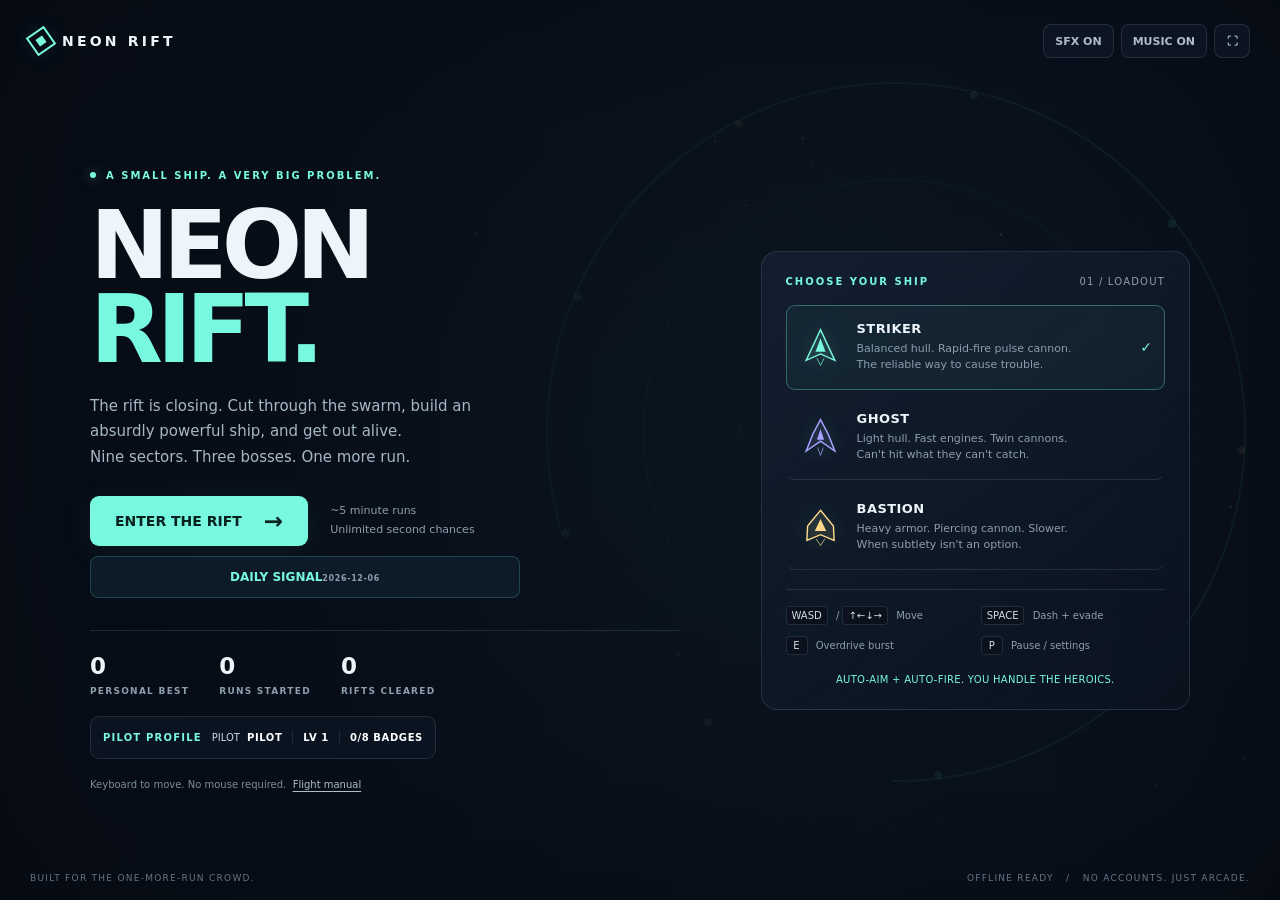
==== commit f12666ed: "Assemble Neon Rift 1.3 release" ====
--- a/neon-rift.html
+++ b/neon-rift.html
@@ -6,7 +6,7 @@
 <meta name="theme-color" content="#080c16">
 <meta name="description" content="A complete, offline arcade survival game. Nine sectors. Three bosses. One more run.">
 <title>NEON RIFT - Arcade Survival</title>
-<meta name="application-version" content="1.2.0-career">
+<meta name="application-version" content="1.3.0">
 <link rel="icon" href="data:image/svg+xml,%3Csvg xmlns='http://www.w3.org/2000/svg' viewBox='0 0 64 64'%3E%3Crect width='64' height='64' rx='12' fill='%23080c16'/%3E%3Cpath d='M32 8 54 52 32 42 10 52Z' fill='%2317353b' stroke='%2378f8df' stroke-width='3'/%3E%3Cpath d='m32 22 6 15H26Z' fill='%23e3fff8'/%3E%3C/svg%3E">
 <style>
 :root{color-scheme:dark;--bg:#080c16;--panel:rgba(12,19,32,.95);--line:rgba(161,196,227,.15);--text:#edf5fa;--muted:#8d9eae;--cyan:#78f8df;--blue:#6eb8ff;--gold:#ffd78b;--pink:#ff678e;--font:Inter,ui-sans-serif,system-ui,-apple-system,BlinkMacSystemFont,"Segoe UI",sans-serif}
@@ -79,13 +79,20 @@
 @media(max-width:760px){.career-panel{padding:20px}.career-head{display:block}.career-status{display:inline-block;margin-top:10px}.career-grid{grid-template-columns:1fr}.achievement-grid{grid-template-columns:repeat(2,1fr)}.career-foot{display:grid;grid-template-columns:1fr}.career-foot .primary,.career-foot .secondary{width:100%}.career-note{order:2}.career-strip{width:100%;justify-content:space-between}.career-chip+.career-chip{padding-left:0;border-left:0}.career-actions{grid-template-columns:1fr}.result-career-actions{grid-template-columns:1fr}.career-run{grid-template-columns:27px minmax(90px,1fr) auto}.career-run-result{display:none}}
 @media(max-width:390px){.career-panel{padding:16px}.achievement-grid{grid-template-columns:1fr 1fr}.career-stat-grid{gap:6px}.career-run-score{font-size:13px}.career-strip{gap:7px;padding:9px}.career-chip{font-size:9px}}
 
+
+/* NEON RIFT 1.3 - daily challenge, checkpoint, mode and cosmetic progression UI */
+.v13-home-actions{display:flex;gap:10px;margin-top:10px;max-width:430px}.v13-home-actions .secondary{margin:0;width:auto;flex:1;min-height:42px;padding:10px 13px;border-color:#78f8df30;background:#101e2dcc}.v13-home-actions .secondary:hover{border-color:#78f8df70;background:#17313b}.v13-home-actions .v13-daily{color:var(--cyan)}.v13-date{display:block;font-size:8px;letter-spacing:.08em;color:var(--muted);margin-top:3px}.v13-resume{color:var(--gold)!important;border-color:#ffd78b35!important}.v13-mode-hud{margin:7px auto 0;min-height:11px;font-size:8px;font-weight:800;letter-spacing:.14em;color:var(--cyan);white-space:nowrap;text-shadow:0 1px 12px #000}.v13-identity{margin:8px 0 13px;font-size:8px;letter-spacing:.11em;color:#788da0;word-break:break-word}.v13-theme{display:flex;justify-content:space-between;align-items:center;gap:12px;border-top:1px solid var(--line);padding-top:15px;margin-top:16px}.v13-theme label{font-size:9px;letter-spacing:.14em;color:var(--muted);font-weight:800}.v13-theme select{max-width:210px;background:#101b2a;border:1px solid var(--line);border-radius:7px;color:#dce9f1;padding:8px 10px;font:700 10px var(--font);outline:none}.v13-theme select:focus-visible{border-color:var(--cyan);box-shadow:0 0 0 2px #78f8df20}.v13-daily-board{border-top:1px solid var(--line);margin-top:16px;padding-top:16px}.v13-daily-board .career-section-title h3{color:var(--gold)}
+@media(max-width:600px){.v13-home-actions{gap:7px;max-width:100%}.v13-home-actions .secondary{font-size:9px;padding:9px 8px}.v13-mode-hud{font-size:7px;margin-top:5px}.v13-theme{align-items:flex-start;flex-direction:column}.v13-theme select{width:100%;max-width:none}}
+@media(max-height:640px) and (min-width:601px){.v13-home-actions{margin-top:7px}.v13-home-actions .secondary{min-height:34px;padding:7px 10px}.v13-date{display:inline;margin-left:5px}}
+
 </style>
 <script>
 window.NEON_RIFT_ONLINE = {
   enabled: true,
   url: 'https://pjkdwekdtyzoqtrnhwaa.supabase.co',
-  anonKey: 'eyJhbGciOiJIUzI1NiIsInR5cCI6IkpXVCJ9.eyJpc3MiOiJzdXBhYmFzZSIsInJlZiI6InBqa2R3ZWtkdHl6b3F0cm5od2FhIiwicm9sZSI6ImFub24iLCJpYXQiOjE3ODg4MjE5OTEsImV4cCI6MjEwNDM5Nzk5MX0.bdxTvio835csAibaAAVYz0lQiaraBzEC_VNrP84A6Mg',
-  table: 'runs'
+  publishableKey: 'sb_publishable_ew8oU5Zyzg8Wwq8aRCKbnw_EBb4ASGp',
+  table: 'runs',
+  function: 'game-session'
 };
 </script>
 </head>
@@ -116,14 +123,14 @@
 <section class="screen" id="upgradeScreen" hidden aria-label="Choose an upgrade"><div class="panel upgrade-panel"><div class="upgrade-header"><div><span class="tag" id="upgradeTag">SECTOR SECURED</span><h2>A little more dangerous.</h2><p>Choose one upgrade. Make it your kind of chaos.</p></div><div class="patch" id="patchText">HULL PATCHED +18</div></div><div class="upgrade-cards" id="upgradeCards"></div><div class="upgrade-bottom"><span>Upgrades stack for the rest of this run.</span><button class="reroll" id="rerollBtn">&#x21BB; Reroll <span id="rerollCount">(2 left)</span></button></div></div></section>
 
 <section class="screen" id="careerScreen" hidden aria-label="Pilot career and run history"><div class="panel career-panel">
- <div class="career-head"><div><span class="tag">PILOT CAREER / LOCAL PROFILE</span><h2>Your signal persists.</h2><p>Scores, badges, and run history live in this browser. No account required.</p></div><span class="career-status" id="careerStorage">LOCAL SAVE ACTIVE</span></div>
+ <div class="career-head"><div><span class="tag">PILOT CAREER / LOCAL PROFILE</span><h2>Your signal persists.</h2><p>Career progress stays in this browser. A private anonymous player signal links only verified community run summaries. No login required.</p></div><span class="career-status" id="careerStorage">LOCAL SAVE ACTIVE</span></div>
  <div class="career-grid">
   <div class="career-card"><h3>PILOT IDENTITY</h3><input id="careerPilotInput" class="pilot-input" maxlength="16" autocomplete="off" spellcheck="false" aria-label="Pilot name"><div class="career-level-row"><div><span>CAREER LEVEL</span><strong id="careerLevel">01</strong></div><span id="careerXPText">0 / 900 XP</span></div><div class="xp-track"><div id="careerXPFill"></div></div><div class="career-stat-grid"><div class="career-stat"><strong id="careerRuns">0</strong><span>RECORDED RUNS</span></div><div class="career-stat"><strong id="careerWins">0</strong><span>RIFTS CLEARED</span></div><div class="career-stat"><strong id="careerKills">0</strong><span>TOTAL KILLS</span></div><div class="career-stat"><strong id="careerTime">0:00</strong><span>FLIGHT TIME</span></div></div><div class="career-actions"><button class="secondary" id="shareRunBtn">Share latest run</button><button class="secondary" id="copyPlaytestBtn">Copy playtest data</button></div></div>
-  <div class="career-card"><div class="career-section-title"><h3>LOCAL LEADERBOARD</h3><span>THIS BROWSER</span></div><div class="career-list" id="careerLeaderboard"></div><div class="cloud-board"><div class="career-section-title"><h3>COMMUNITY LEADERBOARD</h3><span id="cloudStatus" class="cloud-offline">BACKEND NOT CONNECTED</span></div><div class="career-list" id="cloudLeaderboard"></div></div></div>
+  <div class="career-card"><div class="career-section-title"><h3>LOCAL LEADERBOARD</h3><span>THIS BROWSER</span></div><div class="career-list" id="careerLeaderboard"></div><div class="cloud-board"><div class="career-section-title"><h3>COMMUNITY LEADERBOARD</h3><span id="cloudStatus" class="cloud-offline">CONNECTING</span></div><div class="career-list" id="cloudLeaderboard"></div></div></div>
   <div class="career-card"><div class="career-section-title"><h3>ACHIEVEMENTS</h3><span>8 SIGNAL BADGES</span></div><div class="achievement-grid" id="achievementGrid"></div></div>
   <div class="career-card"><div class="career-section-title"><h3>RECENT FLIGHT LOG</h3><span>LAST 5</span></div><div class="career-list" id="careerHistory"></div></div>
  </div>
- <div class="career-foot"><span class="career-note">Career data is separate from the original Neon Rift save, so existing personal bests and settings remain intact. Community leaderboard submissions contain only the run summary shown here.</span><button class="primary" id="careerBackBtn">BACK <span class="arrow" aria-hidden="true">&#x2192;</span></button></div>
+ <div class="career-foot"><span class="career-note">Personal bests, settings, career XP, cosmetics, and checkpoints stay local. Community boards receive only validated run summaries; telemetry records anonymous gameplay events used for balancing.</span><button class="primary" id="careerBackBtn">BACK <span class="arrow" aria-hidden="true">&#x2192;</span></button></div>
 </div></section>
 <section class="screen" id="resultScreen" hidden aria-label="Run results"><div class="panel"><span class="tag" id="resultTag">SIGNAL LOST</span><h2 id="resultTitle">That was a good run.</h2><p id="resultDescription">The rift keeps your ship. You keep the experience.</p><div class="result-score mono" id="resultScore">0</div><div class="record-flag" id="recordFlag">PERSONAL BEST</div><div class="result-stats"><div><strong id="resultSectors">0 / 9</strong><span>SECTORS CLEARED</span></div><div><strong id="resultKills">0</strong><span>ENEMIES DEFEATED</span></div><div><strong id="resultTime">0:00</strong><span>FLIGHT TIME</span></div></div><div class="result-build" id="resultBuild"></div><div class="run-bonus" id="resultCareerBonus">CAREER XP WILL BE RECORDED</div><div class="result-career-actions"><button class="secondary" id="resultCareerBtn">Pilot profile</button><button class="secondary" id="resultShareBtn">Share this run</button></div><button class="primary" id="retryBtn">ONE MORE RUN <span class="arrow" aria-hidden="true">&#x2192;</span></button><button class="secondary" id="endlessBtn" hidden>Push your luck: enter endless mode</button><button class="secondary" id="hangarBtn">Return to hangar</button></div></section>
 <footer class="footer-note" id="footer"><span>BUILT FOR THE ONE-MORE-RUN CROWD.</span><span>OFFLINE READY &nbsp; / &nbsp; NO ACCOUNTS. JUST ARCADE.</span></footer>
@@ -356,7 +363,7 @@
 }
 function showScreen(name) {
   for (const id of ['homeScreen', 'pauseScreen', 'upgradeScreen', 'careerScreen', 'resultScreen']) $(id).hidden = id !== name;
-  const inRun = !['home', 'manual'].includes(state);
+  const inRun = !['home', 'manual', 'career'].includes(state);
   $('hud').hidden = !inRun;
   $('pauseBtn').hidden = !['playing', 'paused'].includes(state);
   $('footer').hidden = state !== 'home';
@@ -405,10 +412,10 @@
   player.crit = 0.05 + rank('crit') * 0.1;
   player.hp = Math.min(player.hp, player.maxHp);
 }
-function startRun() {
+function startRun(forcedSeed = null, restoring = false) {
   unlockAudio();
-  const seed = (Date.now() ^ Math.floor(Math.random() * 0xFFFFFFFF)) >>> 0;
-  rng = seededRandom(seed);
+  const seed = forcedSeed == null ? (Date.now() ^ Math.floor(Math.random() * 0xFFFFFFFF)) >>> 0 : (Number(forcedSeed) >>> 0);
+  rng = typeof trackedSeededRandom === 'function' ? trackedSeededRandom(seed) : seededRandom(seed);
   player = {
     x: WORLD.w / 2, y: WORLD.h / 2, r: 12, angle: -Math.PI / 2, rig: selectedRig,
     hp: RIGS[selectedRig].hp, maxHp: RIGS[selectedRig].hp, upgrades: {},
@@ -420,19 +427,20 @@
   G = { seed, elapsed: 0, wave: 0, completed: 0, waveTime: 0, duration: 0, spawnClock: 0,
     kills: 0, score: 0, combo: 0, comboTimer: 0, maxCombo: 0, rerolls: 2,
     boss: null, bossDefeated: false, clearing: false, finishTime: 0,
-    endless: false, won: false, recordStart: save.best, tutorial: false, testInvulnerable: false, damageTaken: 0, dashes: 0, overdrives: 0 };
+    endless: false, won: false, recordStart: save.best, tutorial: false, testInvulnerable: false, damageTaken: 0, dashes: 0, overdrives: 0, rngCalls: 0, mode: 'standard', challengeDate: null, modifier: null, careerFinalized: false };
   enemies = []; shots = []; hostileShots = []; pickups = []; particles = []; rings = []; arcs = []; floaters = []; spawns = []; trails = [];
   nextId = 1; shake = 0; hurtFlash = 0; musicBeat = 0; nextMusic = 0;
   camera.x = player.x; camera.y = player.y;
   recalc();
-  save.runs++; save.rig = selectedRig; persist();
   state = 'playing'; showScreen(null); $('toast').classList.remove('visible'); toastTime = 0;
-  nextSector(); refreshHUD();
+  if (!restoring) { save.runs++; save.rig = selectedRig; persist(); nextSector(); }
+  refreshHUD();
 }
 function sectorName() { return SECTORS[G.wave - 1] || (G.wave % 3 === 0 ? 'RIFT ASCENDANT' : 'BEYOND THE SIGNAL'); }
 function nextSector() {
   G.wave++; G.clearing = false; G.finishTime = 0; G.bossDefeated = false; G.boss = null;
   G.duration = Math.min(38, 22 + G.wave * 1.5); G.waveTime = G.duration; G.spawnClock = 0.45;
+  if (typeof applySectorModifier === 'function') applySectorModifier();
   enemies = []; shots = []; hostileShots = []; spawns = []; pickups = [];
   player.invul = Math.max(player.invul, 1.1); player.dashCooldown = 0;
   state = 'playing'; showScreen(null);
@@ -476,7 +484,7 @@
   if (type === 'boss') {
     const maxHp = (stage === 1 ? 1650 : stage === 2 ? 3100 : 5000 + Math.max(0, stage - 3) * 1700) * (1 + Math.max(0, G.wave - 12) * 0.035);
     const e = { id: nextId++, type, x, y, vx: 0, vy: 0, r: 47 + Math.min(stage, 4) * 3, hp: maxHp, maxHp,
-      speed: 45 + Math.min(stage, 7) * 5, color: stage === 1 ? '#ff678e' : stage === 2 ? '#ffbb78' : '#c095ff',
+      speed: (45 + Math.min(stage, 7) * 5) * (typeof sectorEnemySpeed === 'function' ? sectorEnemySpeed() : 1), color: stage === 1 ? '#ff678e' : stage === 2 ? '#ffbb78' : '#c095ff',
       score: 3500 * stage, damage: 30, age: 0, hit: 0, warmup: 0.65, dead: false,
       stage, ringClock: 2.3, fireClock: 1.8, chargeClock: 6.8, windup: 0, chargeTime: 0, chargeAngle: 0, rotation: 0, orbitHit: 0 };
     G.boss = e; enemies.push(e); addRing(x, y, e.color, 115, 0.7, 10); return e;
@@ -484,7 +492,7 @@
   const spec = ENEMY[type] || ENEMY.seeker;
   const scaling = 1 + (G.wave - 1) * 0.14 + Math.max(0, G.wave - 9) * 0.035;
   const e = { id: nextId++, type, x, y, vx: 0, vy: 0, r: spec.r, hp: spec.hp * scaling, maxHp: spec.hp * scaling,
-    speed: spec.speed * (1 + Math.min(G.wave - 1, 18) * 0.025), color: spec.color, score: spec.score,
+    speed: spec.speed * (1 + Math.min(G.wave - 1, 18) * 0.025) * (typeof sectorEnemySpeed === 'function' ? sectorEnemySpeed() : 1), color: spec.color, score: spec.score,
     damage: spec.damage + Math.min(G.wave - 1, 20) * 0.5, age: 0, hit: 0, warmup: 0.25, dead: false,
     fireClock: random(1.2, 2.8), aimAngle: 0, aimLocked: false,
     chargeClock: random(1.1, 3.5), windup: 0, chargeTime: 0, chargeAngle: 0, orbitHit: 0 };
@@ -654,7 +662,7 @@
 }
 function enemyBullet(x, y, angle, speed, radius = 5, color = '#ff809b', damage = 13) {
   if (hostileShots.length >= 300) return;
-  hostileShots.push({ x, y, px: x, py: y, vx: Math.cos(angle) * speed, vy: Math.sin(angle) * speed, r: radius, color, damage, life: 7.5 });
+  hostileShots.push({ x, y, px: x, py: y, vx: Math.cos(angle) * speed * (typeof sectorBulletSpeed === 'function' ? sectorBulletSpeed() : 1), vy: Math.sin(angle) * speed * (typeof sectorBulletSpeed === 'function' ? sectorBulletSpeed() : 1), r: radius, color, damage, life: 7.5 });
 }
 function lightning(start, baseDamage) {
   const seen = new Set([start.id]);
@@ -896,7 +904,7 @@
   G.completed = G.wave;
   for (const p of pickups) collectPickup(p, true);
   pickups = []; enemies = []; hostileShots = []; shots = []; spawns = [];
-  const repaired = Math.min(18, player.maxHp - player.hp); player.hp += repaired;
+  const repaired = Math.min(typeof sectorRepairAmount === 'function' ? sectorRepairAmount() : 18, player.maxHp - player.hp); player.hp += repaired;
   G.score += 500 * G.wave;
   $('patchText').textContent = repaired > 0 ? `HULL PATCHED +${Math.round(repaired)}` : 'HULL INTEGRITY: FULL';
   if (G.wave === 9 && !G.endless) endRun(true);
@@ -975,7 +983,7 @@
   for (const u of ALL_UPGRADES) if (rank(u.id)) {
     const chip = document.createElement('span'); chip.className = 'build-chip'; chip.textContent = `${u.name} ${rank(u.id)}`; $('resultBuild').appendChild(chip);
   }
-  $('endlessBtn').hidden = !won; $('retryBtn').innerHTML = 'ONE MORE RUN <span class="arrow" aria-hidden="true">&#x2192;</span>';
+  $('endlessBtn').hidden = !won || (typeof activeMode !== 'undefined' && activeMode === 'daily'); $('retryBtn').innerHTML = 'ONE MORE RUN <span class="arrow" aria-hidden="true">&#x2192;</span>';
   sfx(won ? 'win' : 'death'); refreshHUD(); focusButton('retryBtn');
 }
 function returnHome() {
@@ -1014,7 +1022,7 @@
       } else if (G.waveTime > 0) {
         queueSpawn(pickEnemyType());
         if (G.wave >= 5 && rng() < 0.28) queueSpawn(pickEnemyType(), 1);
-        G.spawnClock = Math.max(0.30, 0.92 / (1 + (G.wave - 1) * 0.12));
+        G.spawnClock = Math.max(0.30, 0.92 / ((1 + (G.wave - 1) * 0.12) * (typeof sectorSpawnPressure === 'function' ? sectorSpawnPressure() : 1)));
       }
     }
     for (const s of spawns) {
@@ -1434,10 +1442,10 @@
     selectedRig = button.dataset.rig; save.rig = selectedRig; persist(); syncHome(); unlockAudio(); tone(350, 0.07, 'triangle', 0.09, 540);
   });
 });
-$('startBtn').addEventListener('click', startRun);
-$('retryBtn').addEventListener('click', startRun);
-$('hangarBtn').addEventListener('click', returnHome);
-$('quitBtn').addEventListener('click', returnHome);
+$('startBtn').addEventListener('click', () => { if (typeof startManagedRun === 'function') void startManagedRun('standard'); else startRun(); });
+$('retryBtn').addEventListener('click', () => { if (typeof startManagedRun === 'function') void startManagedRun(typeof lastMode === 'string' ? lastMode : 'standard'); else startRun(); });
+$('hangarBtn').addEventListener('click', () => returnHome());
+$('quitBtn').addEventListener('click', () => returnHome());
 $('howBtn').addEventListener('click', () => pauseGame(true));
 let pausePointerUntil = 0;
 function activatePause() { state === 'paused' ? resumeGame() : pauseGame(); }
@@ -1485,7 +1493,7 @@
   } else if (!event.repeat) {
     if ((code === 'KeyP' || code === 'Escape') && ['paused', 'manual'].includes(state)) { event.preventDefault(); resumeGame(); }
     else if (state === 'upgrade' && ['Digit1', 'Digit2', 'Digit3', 'Numpad1', 'Numpad2', 'Numpad3'].includes(code)) { event.preventDefault(); applyChoice(Number(code.slice(-1)) - 1); }
-    else if ((state === 'dead' || state === 'won') && code === 'KeyR') { event.preventDefault(); startRun(); }
+    else if ((state === 'dead' || state === 'won') && code === 'KeyR') { event.preventDefault(); if (typeof startManagedRun === 'function') void startManagedRun(typeof lastMode === 'string' ? lastMode : 'standard'); else startRun(); }
   }
   if (!event.repeat && code === 'KeyM') { event.preventDefault(); toggleSound(); }
   if (!event.repeat && code === 'KeyF') { event.preventDefault(); toggleFullscreen(); }
@@ -1608,7 +1616,7 @@
   uiClock += elapsed; if (uiClock >= 0.08) { refreshHUD(); uiClock = 0; }
   render(); requestAnimationFrame(frame);
 }
-syncSettings(); syncHome(); syncCareerHome(); showScreen('homeScreen');
+syncSettings(); syncHome(); showScreen('homeScreen'); queueMicrotask(() => syncCareerHome());
 requestAnimationFrame(frame);
 
 
@@ -1809,9 +1817,14 @@
 // window.NEON_RIFT_ONLINE = { enabled:true, url:'https://PROJECT.supabase.co', anonKey:'...', table:'runs' }
 function onlineConfig() {
   const cfg = window.NEON_RIFT_ONLINE;
-  return cfg && cfg.enabled === true && typeof cfg.url === 'string' && cfg.url && typeof cfg.anonKey === 'string' && cfg.anonKey ? { ...cfg, table: cfg.table || 'runs' } : null;
-}
-function onlineHeaders(cfg) { return { apikey: cfg.anonKey, Authorization: `Bearer ${cfg.anonKey}`, 'Content-Type': 'application/json' }; }
+  const key = cfg && (cfg.publishableKey || cfg.anonKey);
+  return cfg && cfg.enabled === true && typeof cfg.url === 'string' && cfg.url && typeof key === 'string' && key ? { ...cfg, key, table: cfg.table || 'runs' } : null;
+}
+function onlineHeaders(cfg) {
+  const headers = { apikey: cfg.key, 'Content-Type': 'application/json' };
+  if (cfg.key.startsWith('eyJ')) headers.Authorization = `Bearer ${cfg.key}`;
+  return headers;
+}
 async function submitOnlineRun(summary) {
   const cfg = onlineConfig(); if (!cfg) return;
   const body = {
@@ -1855,6 +1868,373 @@
 $('resultShareBtn').addEventListener('click', () => { void shareLastRun(); });
 $('copyPlaytestBtn').addEventListener('click', () => { void copyPlaytestData(); });
 
+
+
+// NEON RIFT 1.3 - managed runs, daily challenge, checkpoints, telemetry, modifiers and cosmetic progression.
+const V13_VERSION = '1.3.0';
+const PLAYER_KEY = 'neon-rift-player-v1';
+const CHECKPOINT_KEY = 'neon-rift-checkpoint-v1';
+const CHECKPOINT_MAX_AGE = 7 * 24 * 60 * 60 * 1000;
+const UUID_RE = /^[0-9a-f]{8}-[0-9a-f]{4}-[1-5][0-9a-f]{3}-[89ab][0-9a-f]{3}-[0-9a-f]{12}$/i;
+const THEMES = {
+  cyan: { name: 'SIGNAL CYAN', level: 1, color: '#78f8df' },
+  violet: { name: 'VOID VIOLET', level: 3, color: '#a7a1ff' },
+  gold: { name: 'RIFT GOLD', level: 5, color: '#ffd78b' },
+  rose: { name: 'NOVA ROSE', level: 8, color: '#ff7ca6' }
+};
+const SECTOR_MODIFIERS = [
+  { id: 'clear', name: 'CLEAR SIGNAL', detail: 'Stable combat conditions.', enemySpeed: 1, bulletSpeed: 1, spawnPressure: 1, duration: 1, repair: 18 },
+  { id: 'ion', name: 'ION STORM', detail: 'Hostile projectiles travel faster.', enemySpeed: 1, bulletSpeed: 1.18, spawnPressure: 1, duration: 1, repair: 18 },
+  { id: 'hunter', name: 'HUNTER GRID', detail: 'The swarm moves and arrives faster.', enemySpeed: 1.14, bulletSpeed: 1, spawnPressure: 1.08, duration: 1, repair: 18 },
+  { id: 'night', name: 'LONG NIGHT', detail: 'Survival sectors last a little longer.', enemySpeed: 1, bulletSpeed: 1, spawnPressure: 1, duration: 1.18, repair: 18 },
+  { id: 'repair', name: 'REPAIR WINDOW', detail: 'Sector clearance restores extra hull.', enemySpeed: 1, bulletSpeed: 1, spawnPressure: 1, duration: 1, repair: 30 }
+];
+const BOSS_NAMES = { 1: 'THE GATEKEEPER', 2: 'VOID WARDEN', 3: 'RIFT SOVEREIGN' };
+let activeMode = 'standard';
+let lastMode = 'standard';
+let managedSession = null;
+let startingManagedRun = false;
+let playerIdentity = loadPlayerIdentity();
+
+function randomUUID() {
+  if (crypto.randomUUID) return crypto.randomUUID();
+  const bytes = new Uint8Array(16); crypto.getRandomValues(bytes);
+  bytes[6] = (bytes[6] & 0x0f) | 0x40; bytes[8] = (bytes[8] & 0x3f) | 0x80;
+  const hex = [...bytes].map((v) => v.toString(16).padStart(2, '0')).join('');
+  return `${hex.slice(0,8)}-${hex.slice(8,12)}-${hex.slice(12,16)}-${hex.slice(16,20)}-${hex.slice(20)}`;
+}
+function loadPlayerIdentity() {
+  try {
+    const value = JSON.parse(localStorage.getItem(PLAYER_KEY) || '{}');
+    if (UUID_RE.test(String(value.playerId || ''))) return { playerId: value.playerId, createdAt: value.createdAt || new Date().toISOString() };
+  } catch (_) { /* A fresh anonymous signal is harmless. */ }
+  const identity = { playerId: randomUUID(), createdAt: new Date().toISOString() };
+  try { localStorage.setItem(PLAYER_KEY, JSON.stringify(identity)); } catch (_) { /* Session identity still works. */ }
+  return identity;
+}
+function todayUTC() { return new Date().toISOString().slice(0, 10); }
+function dailySeedClient(day = todayUTC()) {
+  let h = 2166136261 >>> 0;
+  for (const c of `NEON-RIFT-DAILY-${day}`) { h ^= c.charCodeAt(0); h = Math.imul(h, 16777619) >>> 0; }
+  return h >>> 0;
+}
+function trackedSeededRandom(seed, skip = 0) {
+  const inner = seededRandom(seed >>> 0);
+  for (let i = 0; i < Math.max(0, Math.floor(skip)); i++) inner();
+  return () => { if (G) G.rngCalls = (G.rngCalls || 0) + 1; return inner(); };
+}
+function sectorModifier(seed = G?.seed || 0, wave = G?.wave || 1) {
+  let h = (seed ^ Math.imul(wave, 0x9E3779B1)) >>> 0;
+  h ^= h >>> 16; h = Math.imul(h, 0x7feb352d); h ^= h >>> 15; h = Math.imul(h, 0x846ca68b); h ^= h >>> 16;
+  return SECTOR_MODIFIERS[(h >>> 0) % SECTOR_MODIFIERS.length];
+}
+function applySectorModifier() {
+  if (!G) return;
+  G.mode = activeMode;
+  G.challengeDate = managedSession?.challengeDate || (activeMode === 'daily' ? todayUTC() : null);
+  G.modifier = sectorModifier(G.seed, G.wave);
+  if (G.wave % 3 !== 0 && G.modifier.duration !== 1) {
+    G.duration *= G.modifier.duration; G.waveTime = G.duration;
+  }
+  syncRunModeHud();
+}
+function sectorEnemySpeed() { return G?.modifier?.enemySpeed || 1; }
+function sectorBulletSpeed() { return G?.modifier?.bulletSpeed || 1; }
+function sectorSpawnPressure() { return G?.modifier?.spawnPressure || 1; }
+function sectorRepairAmount() { return G?.modifier?.repair || 18; }
+function bossDisplayName(stage) { return BOSS_NAMES[Math.min(3, Math.max(1, stage || 1))] || 'RIFT ENTITY'; }
+
+function onlineConfigV13() {
+  const cfg = window.NEON_RIFT_ONLINE;
+  if (!cfg || cfg.enabled !== true || typeof cfg.url !== 'string' || !cfg.url) return null;
+  const key = cfg.publishableKey || cfg.anonKey;
+  if (typeof key !== 'string' || !key) return null;
+  return { ...cfg, key, table: cfg.table || 'runs', function: cfg.function || 'game-session' };
+}
+onlineConfig = onlineConfigV13;
+onlineHeaders = (cfg) => ({ apikey: cfg.key, 'Content-Type': 'application/json' });
+
+async function callGameSession(action, payload = {}, timeout = 4500) {
+  const cfg = onlineConfigV13(); if (!cfg) throw new Error('backend_not_configured');
+  const controller = new AbortController(); const timer = setTimeout(() => controller.abort(), timeout);
+  try {
+    const response = await fetch(`${cfg.url.replace(/\/$/, '')}/functions/v1/${encodeURIComponent(cfg.function)}`, {
+      method: 'POST', headers: onlineHeaders(cfg), signal: controller.signal,
+      body: JSON.stringify({ action, ...payload })
+    });
+    let data = {}; try { data = await response.json(); } catch (_) { /* Keep status-based error. */ }
+    if (!response.ok) throw new Error(data.error || `HTTP_${response.status}`);
+    return data;
+  } finally { clearTimeout(timer); }
+}
+function platformLabel() {
+  const orientation = innerWidth >= innerHeight ? 'landscape' : 'portrait';
+  return `${coarse ? 'touch' : 'desktop'}-${orientation}`;
+}
+async function startManagedRun(mode = 'standard') {
+  if (startingManagedRun) return;
+  startingManagedRun = true; activeMode = mode === 'daily' ? 'daily' : 'standard'; lastMode = activeMode;
+  clearCheckpoint();
+  const button = activeMode === 'daily' ? $('dailyRunBtn') : $('startBtn');
+  const oldText = button?.innerHTML; if (button) { button.disabled = true; button.textContent = 'LINKING SIGNAL...'; }
+  let seed = activeMode === 'daily' ? dailySeedClient() : null;
+  managedSession = null;
+  try {
+    const session = await callGameSession('start', {
+      player_id: playerIdentity.playerId, pilot: career.pilot, rig: selectedRig, mode: activeMode,
+      game_version: V13_VERSION, platform: platformLabel()
+    });
+    seed = Number(session.seed) >>> 0;
+    managedSession = { runId: session.run_id, token: session.token, seed, mode: session.mode, challengeDate: session.challenge_date || null, finalizing: false, finalized: false };
+  } catch (_) {
+    toast(activeMode === 'daily' ? 'DAILY PRACTICE MODE - COMMUNITY SYNC UNAVAILABLE' : 'COMMUNITY SYNC UNAVAILABLE - LOCAL RUN STARTED', 3.4);
+  }
+  startRun(seed, false);
+  if (G) { G.mode = activeMode; G.challengeDate = managedSession?.challengeDate || (activeMode === 'daily' ? todayUTC() : null); }
+  syncRunModeHud();
+  if (button) { button.disabled = false; if (oldText) button.innerHTML = oldText; }
+  startingManagedRun = false;
+}
+async function sendRunEvent(eventName, eventData = {}, wave = G?.wave || 0) {
+  if (!managedSession || managedSession.finalized || managedSession.finalizing) return;
+  try {
+    await callGameSession('event', { run_id: managedSession.runId, token: managedSession.token, event_name: eventName, wave, event_data: eventData }, 3500);
+  } catch (_) { /* Telemetry can fail without touching gameplay. */ }
+}
+
+function cleanCheckpoint(raw) {
+  if (!raw || raw.version !== 1 || Date.now() - Number(raw.savedAt || 0) > CHECKPOINT_MAX_AGE) return null;
+  if (!raw.g || !raw.player || !Array.isArray(raw.choices)) return null;
+  if (!['standard','daily'].includes(raw.mode) || !RIGS[raw.player.rig]) return null;
+  return raw;
+}
+function loadCheckpoint() {
+  try { return cleanCheckpoint(JSON.parse(localStorage.getItem(CHECKPOINT_KEY) || 'null')); } catch (_) { return null; }
+}
+function clearCheckpoint() { try { localStorage.removeItem(CHECKPOINT_KEY); } catch (_) { /* Nothing to clear. */ } syncCheckpointButton(); }
+function saveCheckpoint() {
+  if (!G || !player || state !== 'upgrade' || G.endless || !choices.length || G.wave >= 9) return;
+  const checkpoint = {
+    version: 1, savedAt: Date.now(), mode: activeMode, session: managedSession ? { ...managedSession, finalizing: false } : null,
+    seed: G.seed >>> 0, challengeDate: G.challengeDate || null,
+    g: { elapsed: G.elapsed, wave: G.wave, completed: G.completed, kills: G.kills, score: G.score, combo: G.combo, comboTimer: G.comboTimer,
+      maxCombo: G.maxCombo, rerolls: G.rerolls, recordStart: G.recordStart, damageTaken: G.damageTaken || 0, dashes: G.dashes || 0,
+      overdrives: G.overdrives || 0, rngCalls: G.rngCalls || 0 },
+    player: { rig: player.rig, hp: player.hp, energy: player.energy, shieldReady: player.shieldReady, shieldClock: player.shieldClock,
+      repairKills: player.repairKills, readyAnnounced: player.readyAnnounced, upgrades: { ...player.upgrades } },
+    choices: choices.map((item) => item.id)
+  };
+  try { localStorage.setItem(CHECKPOINT_KEY, JSON.stringify(checkpoint)); } catch (_) { /* Resume is optional. */ }
+  syncCheckpointButton();
+}
+function restoreCheckpoint() {
+  const checkpoint = loadCheckpoint(); if (!checkpoint) { clearCheckpoint(); toast('NO VALID CHECKPOINT FOUND', 2.2); return; }
+  activeMode = checkpoint.mode; lastMode = checkpoint.mode; managedSession = checkpoint.session || null;
+  selectedRig = checkpoint.player.rig;
+  startRun(checkpoint.seed, true);
+  if (!G || !player) return;
+  Object.assign(G, checkpoint.g, { seed: checkpoint.seed >>> 0, mode: checkpoint.mode, challengeDate: checkpoint.challengeDate, clearing: true, boss: null, bossDefeated: false, finishTime: 0 });
+  player.upgrades = { ...checkpoint.player.upgrades }; recalc();
+  player.hp = clamp(Number(checkpoint.player.hp) || player.maxHp, 1, player.maxHp); player.energy = clamp(Number(checkpoint.player.energy) || 0, 0, 100);
+  player.shieldReady = Boolean(checkpoint.player.shieldReady); player.shieldClock = Math.max(0, Number(checkpoint.player.shieldClock) || 0);
+  player.repairKills = Math.max(0, Math.floor(Number(checkpoint.player.repairKills) || 0)); player.readyAnnounced = Boolean(checkpoint.player.readyAnnounced);
+  rng = trackedSeededRandom(checkpoint.seed, checkpoint.g.rngCalls || 0); G.rngCalls = checkpoint.g.rngCalls || 0;
+  choices = checkpoint.choices.map((id) => ALL_UPGRADES.find((item) => item.id === id)).filter(Boolean).slice(0, 3);
+  state = 'upgrade'; showScreen('upgradeScreen');
+  $('upgradeTag').textContent = `CHECKPOINT RESTORED / SECTOR ${String(G.wave).padStart(2, '0')} SECURED`;
+  $('patchText').textContent = `RESUME / ${activeMode === 'daily' ? 'DAILY SIGNAL' : 'STANDARD RUN'}`;
+  renderUpgradeCards(); refreshHUD(); syncRunModeHud();
+  void sendRunEvent('run_resume', { saved_seconds: Math.round(G.elapsed), choices: choices.map((item) => item.id) }, G.wave);
+}
+function syncCheckpointButton() {
+  if (!$('resumeRunBtn')) return;
+  const checkpoint = loadCheckpoint();
+  $('resumeRunBtn').hidden = !checkpoint;
+  if (checkpoint) $('resumeRunBtn').textContent = `RESUME CHECKPOINT / SECTOR ${String(checkpoint.g.wave + 1).padStart(2, '0')}`;
+}
+
+function ensureV13UI() {
+  if (!$('dailyRunBtn')) {
+    const daily = document.createElement('button'); daily.id = 'dailyRunBtn'; daily.className = 'secondary v13-daily'; daily.type = 'button';
+    daily.innerHTML = `DAILY SIGNAL <span class="v13-date">${todayUTC()}</span>`; daily.addEventListener('click', () => { void startManagedRun('daily'); });
+    const resume = document.createElement('button'); resume.id = 'resumeRunBtn'; resume.className = 'secondary v13-resume'; resume.type = 'button'; resume.hidden = true;
+    resume.addEventListener('click', restoreCheckpoint);
+    const actions = document.createElement('div'); actions.className = 'v13-home-actions'; actions.append(daily, resume);
+    $('startBtn').closest('.start-row')?.after(actions);
+  }
+  if (!$('runModeHud')) {
+    const badge = document.createElement('div'); badge.id = 'runModeHud'; badge.className = 'v13-mode-hud';
+    document.querySelector('.sector')?.appendChild(badge);
+  }
+  if (!$('dailyLeaderboard')) {
+    const board = document.createElement('div'); board.className = 'cloud-board v13-daily-board';
+    board.innerHTML = '<div class="career-section-title"><h3>DAILY SIGNAL</h3><span id="dailyStatus" class="cloud-offline">TODAY / UTC</span></div><div class="career-list" id="dailyLeaderboard"></div>';
+    $('cloudLeaderboard')?.closest('.cloud-board')?.after(board);
+  }
+  if (!$('careerIdentity')) {
+    const identity = document.createElement('div'); identity.id = 'careerIdentity'; identity.className = 'v13-identity';
+    identity.textContent = `PLAYER SIGNAL ${playerIdentity.playerId.slice(0, 8).toUpperCase()} / BROWSER IDENTITY`;
+    $('careerPilotInput')?.after(identity);
+  }
+  if (!$('careerTheme')) {
+    const wrap = document.createElement('div'); wrap.className = 'v13-theme';
+    const label = document.createElement('label'); label.htmlFor = 'careerTheme'; label.textContent = 'COSMETIC SIGNAL';
+    const select = document.createElement('select'); select.id = 'careerTheme'; select.addEventListener('change', () => {
+      const selected = select.value; const level = levelFromXP(career.xp);
+      if (!THEMES[selected] || level < THEMES[selected].level) return;
+      career.theme = selected; persistCareer(); applyCareerTheme(); renderThemeOptions();
+    });
+    wrap.append(label, select); $('careerXPFill')?.closest('.career-card')?.appendChild(wrap);
+  }
+  syncCheckpointButton(); renderThemeOptions(); applyCareerTheme();
+}
+function readSavedTheme() {
+  if (THEMES[career.theme]) return career.theme;
+  try { const raw = JSON.parse(localStorage.getItem(CAREER_KEY) || '{}'); if (THEMES[raw.theme]) return raw.theme; } catch (_) { /* Default below. */ }
+  return 'cyan';
+}
+function applyCareerTheme() {
+  career.theme = readSavedTheme();
+  const level = levelFromXP(career.xp); if (level < THEMES[career.theme].level) career.theme = 'cyan';
+  document.documentElement.style.setProperty('--cyan', THEMES[career.theme].color);
+}
+function renderThemeOptions() {
+  if (!$('careerTheme')) return;
+  const level = levelFromXP(career.xp); career.theme = readSavedTheme();
+  $('careerTheme').replaceChildren(...Object.entries(THEMES).map(([id, theme]) => {
+    const option = document.createElement('option'); option.value = id; option.disabled = level < theme.level;
+    option.textContent = level >= theme.level ? theme.name : `${theme.name} / LV ${theme.level}`; return option;
+  }));
+  if (level < (THEMES[career.theme]?.level || 1)) career.theme = 'cyan'; $('careerTheme').value = career.theme;
+}
+function syncRunModeHud() {
+  if (!$('runModeHud')) return;
+  if (!G || !['playing','paused','upgrade'].includes(state)) { $('runModeHud').textContent = ''; return; }
+  const modifier = G.modifier || sectorModifier(G.seed, Math.max(1, G.wave));
+  $('runModeHud').textContent = `${activeMode === 'daily' ? 'DAILY' : 'STANDARD'} / ${modifier.name}`;
+  $('runModeHud').title = modifier.detail;
+}
+
+const renderCareerV12 = renderCareer;
+renderCareer = function renderCareerV13() {
+  ensureV13UI(); applyCareerTheme(); renderCareerV12(); renderThemeOptions();
+  if ($('careerIdentity')) $('careerIdentity').textContent = `PLAYER SIGNAL ${playerIdentity.playerId.slice(0, 8).toUpperCase()} / BROWSER IDENTITY`;
+};
+
+refreshOnlineLeaderboard = async function refreshOnlineLeaderboardV13() {
+  if (!$('cloudStatus')) return;
+  ensureV13UI();
+  const cfg = onlineConfigV13();
+  if (!cfg) {
+    $('cloudStatus').textContent = 'COMMUNITY BOARD OFFLINE'; $('dailyStatus').textContent = 'DAILY BOARD OFFLINE';
+    $('cloudLeaderboard').replaceChildren(emptyCareer('LOCAL CAREER REMAINS AVAILABLE.'));
+    $('dailyLeaderboard').replaceChildren(emptyCareer('DAILY PRACTICE STILL WORKS OFFLINE.')); return;
+  }
+  $('cloudStatus').textContent = 'SYNCING ALL-TIME BOARD...'; $('dailyStatus').textContent = `SYNCING ${todayUTC()}...`;
+  try {
+    const fields = 'pilot,score,kills,sectors,seconds,rig,max_combo,won,played_at,mode,challenge_date';
+    const base = `${cfg.url.replace(/\/$/, '')}/rest/v1/${encodeURIComponent(cfg.table)}`;
+    const headers = { apikey: cfg.key };
+    const [allTimeResponse, dailyResponse] = await Promise.all([
+      fetch(`${base}?select=${fields}&mode=eq.standard&order=score.desc&limit=10`, { headers }),
+      fetch(`${base}?select=${fields}&mode=eq.daily&challenge_date=eq.${todayUTC()}&order=score.desc&limit=10`, { headers })
+    ]);
+    if (!allTimeResponse.ok || !dailyResponse.ok) throw new Error('leaderboard_fetch_failed');
+    const [allRows, dailyRows] = await Promise.all([allTimeResponse.json(), dailyResponse.json()]);
+    const mapRows = (rows, prefix) => Array.isArray(rows) ? rows.map((r, i) => cleanHistoryEntry({ id: `${prefix}-${i}`, pilot: r.pilot, score: r.score, kills: r.kills, sectors: r.sectors, seconds: r.seconds, rig: r.rig, maxCombo: r.max_combo, won: r.won, playedAt: r.played_at })) : [];
+    const allMapped = mapRows(allRows, 'all'); const dailyMapped = mapRows(dailyRows, 'daily');
+    $('cloudLeaderboard').replaceChildren(...(allMapped.length ? allMapped.map((r, i) => makeRunRow(r, i, true)) : [emptyCareer('NO VERIFIED STANDARD RUNS YET')]));
+    $('dailyLeaderboard').replaceChildren(...(dailyMapped.length ? dailyMapped.map((r, i) => makeRunRow(r, i, true)) : [emptyCareer('NO VERIFIED DAILY RUNS YET')]));
+    $('cloudStatus').textContent = 'ALL-TIME / VERIFIED'; $('cloudStatus').className = 'cloud-online';
+    $('dailyStatus').textContent = `${todayUTC()} / VERIFIED`; $('dailyStatus').className = 'cloud-online';
+  } catch (_) {
+    $('cloudStatus').textContent = 'ALL-TIME BOARD UNAVAILABLE'; $('dailyStatus').textContent = 'DAILY BOARD UNAVAILABLE';
+    $('cloudLeaderboard').replaceChildren(emptyCareer('LOCAL SAVE UNAFFECTED.'));
+    $('dailyLeaderboard').replaceChildren(emptyCareer('DAILY PRACTICE REMAINS AVAILABLE.'));
+  }
+};
+
+submitOnlineRun = async function submitManagedRun(summary) {
+  if (!managedSession || managedSession.finalized || managedSession.finalizing) return;
+  managedSession.finalizing = true;
+  try {
+    await callGameSession('finish', {
+      run_id: managedSession.runId, token: managedSession.token, score: summary.score, kills: summary.kills, sectors: summary.sectors,
+      seconds: Math.round(summary.seconds), max_combo: summary.maxCombo, won: summary.won, damage_taken: summary.damageTaken,
+      dashes: summary.dashes, overdrives: summary.overdrives, game_version: V13_VERSION,
+      telemetry: { cause: summary.cause, upgrades: summary.upgrades.map((u) => `${u.name}:${u.rank}`), modifier: G?.modifier?.id || null, platform: platformLabel() }
+    }, 6000);
+    managedSession.finalized = true;
+  } catch (_) { managedSession.finalizing = false; }
+};
+
+recordCompletedRun = function recordCompletedRunV13(won, cause = '') {
+  if (!G || !player || G.careerFinalized) return;
+  G.careerFinalized = true;
+  const summary = {
+    id: managedSession?.runId || `${Date.now().toString(36)}-${(G.seed >>> 0).toString(36)}`, playedAt: new Date().toISOString(), pilot: career.pilot,
+    score: Math.floor(G.score), kills: G.kills, sectors: G.completed, seconds: G.elapsed, rig: player.rig,
+    maxCombo: G.maxCombo, damageTaken: Math.max(0, Math.round(G.damageTaken || 0)), dashes: G.dashes || 0,
+    overdrives: G.overdrives || 0, won: Boolean(won), cause: cause || '', mode: activeMode, challengeDate: G.challengeDate || null,
+    upgrades: ALL_UPGRADES.filter((u) => rank(u.id)).map((u) => ({ name: u.name, rank: rank(u.id) }))
+  };
+  summary.xpGained = runXP(summary); career.xp += summary.xpGained; career.totalRuns++; career.totalWins += summary.won ? 1 : 0;
+  career.totalKills += summary.kills; career.totalSeconds += summary.seconds; career.bestCombo = Math.max(career.bestCombo, summary.maxCombo);
+  if (summary.won) career.winsByRig[summary.rig] = (career.winsByRig[summary.rig] || 0) + 1;
+  career.history.unshift(summary); career.history = career.history.slice(0, CAREER_HISTORY_LIMIT);
+  const unlocked = unlockCareerAchievements(summary); persistCareer(); lastRunSummary = summary; clearCheckpoint();
+  void submitOnlineRun(summary);
+  requestAnimationFrame(() => { updateResultCareer(summary, unlocked); syncCareerHome(); applyCareerTheme(); });
+};
+
+const offerUpgradeV12 = offerUpgrade;
+offerUpgrade = function offerUpgradeV13() {
+  offerUpgradeV12();
+  if (!G?.endless) {
+    saveCheckpoint();
+    void sendRunEvent('sector_clear', { score: Math.floor(G.score), kills: G.kills, damage_taken: Math.round(G.damageTaken || 0), modifier: G.modifier?.id || 'clear' }, G.wave);
+  }
+};
+const applyChoiceV12 = applyChoice;
+applyChoice = function applyChoiceV13(index) {
+  const chosen = choices[index];
+  if (chosen && state === 'upgrade') void sendRunEvent('upgrade_choice', { upgrade: chosen.id, next_rank: rank(chosen.id) + 1, rerolls_left: G.rerolls }, G.wave);
+  applyChoiceV12(index); syncRunModeHud();
+};
+const refreshHUDV12 = refreshHUD;
+refreshHUD = function refreshHUDV13() {
+  refreshHUDV12(); syncRunModeHud();
+  if (G?.boss && !G.boss.dead && $('bossName')) $('bossName').textContent = `${bossDisplayName(G.boss.stage)}${G.boss.hp < G.boss.maxHp * 0.48 ? ' / ENRAGED' : ''}`;
+};
+const updateBossV12 = updateBoss;
+updateBoss = function updateBossV13(e, dt) {
+  updateBossV12(e, dt);
+  if (e.dead || e.warmup > 0 || state !== 'playing') return;
+  if (e.signatureTell > 0) {
+    const before = e.signatureTell; e.signatureTell -= dt;
+    if (before > 0 && e.signatureTell <= 0) {
+      const aim = Math.atan2(player.y - e.y, player.x - e.x);
+      if (e.stage === 1) for (let i = 0; i < 6; i++) enemyBullet(e.x, e.y, i * TAU / 6 + e.rotation, 145, 5, e.color, 8);
+      else if (e.stage === 2) for (const spread of [-0.24, -0.12, 0, 0.12, 0.24]) enemyBullet(e.x, e.y, aim + spread, 175, 5, e.color, 10);
+      else for (let i = 0; i < 10; i++) enemyBullet(e.x, e.y, i * TAU / 10 + e.rotation, 185, 5, e.color, 11);
+    }
+    return;
+  }
+  e.signatureClock = (e.signatureClock ?? (4.8 + e.stage * 0.25)) - dt;
+  if (e.signatureClock <= 0) { e.signatureClock = e.stage === 3 ? 4.4 : 5.2; e.signatureTell = 0.65; addRing(e.x, e.y, e.color, 180, 0.65, 5); }
+};
+
+const returnHomeV12 = returnHome;
+returnHome = function returnHomeV13() {
+  if (G && managedSession && !managedSession.finalizing && !managedSession.finalized && !G.careerFinalized) void sendRunEvent('run_abandon', { wave: G.wave, score: Math.floor(G.score) }, G.wave);
+  clearCheckpoint(); returnHomeV12(); managedSession = null; activeMode = 'standard'; syncRunModeHud();
+};
+
+addEventListener('error', (event) => { if (managedSession && !managedSession.finalized) void sendRunEvent('client_error', { message: String(event.message || 'script error').slice(0, 96) }, G?.wave || 0); });
+addEventListener('unhandledrejection', (event) => { if (managedSession && !managedSession.finalized) void sendRunEvent('client_error', { message: String(event.reason?.message || event.reason || 'promise rejection').slice(0, 96) }, G?.wave || 0); });
+addEventListener('keydown', (event) => { if (state === 'career' && event.code === 'Escape') { event.preventDefault(); event.stopImmediatePropagation(); closeCareer(); } }, true);
+
+queueMicrotask(() => { ensureV13UI(); applyCareerTheme(); syncCheckpointButton(); });
 
 // Explicitly opt-in deterministic inspection hooks for browser QA. Absent in normal play.
 if (new URL(location.href).searchParams.has('test')) {
@@ -1869,7 +2249,7 @@
     enemies: enemies.length, hostileShots: hostileShots.length, shots: shots.length, pickups: pickups.length,
     spawns: spawns.length, particles: particles.length, choices: choices.map((c) => c.id),
     boss: G?.boss && !G.boss.dead ? { hp: G.boss.hp, maxHp: G.boss.maxHp, stage: G.boss.stage, x: G.boss.x, y: G.boss.y } : null,
-    save: { ...save }, storageAvailable, career: careerSnapshot(),
+    save: { ...save }, storageAvailable, career: careerSnapshot(), mode: G?.mode || 'standard', challengeDate: G?.challengeDate || null, modifier: G?.modifier?.id || null,
     controls: { mobile: coarse, leftHanded: save.leftHanded, pointerId: touch.id, x: touch.x, y: touch.y, amount: touch.amount, actionPointers: actionPointers.size, viewport: [W, H], pixelRatio: dpr }
   });
   window.__NEON_RIFT_TEST__ = {
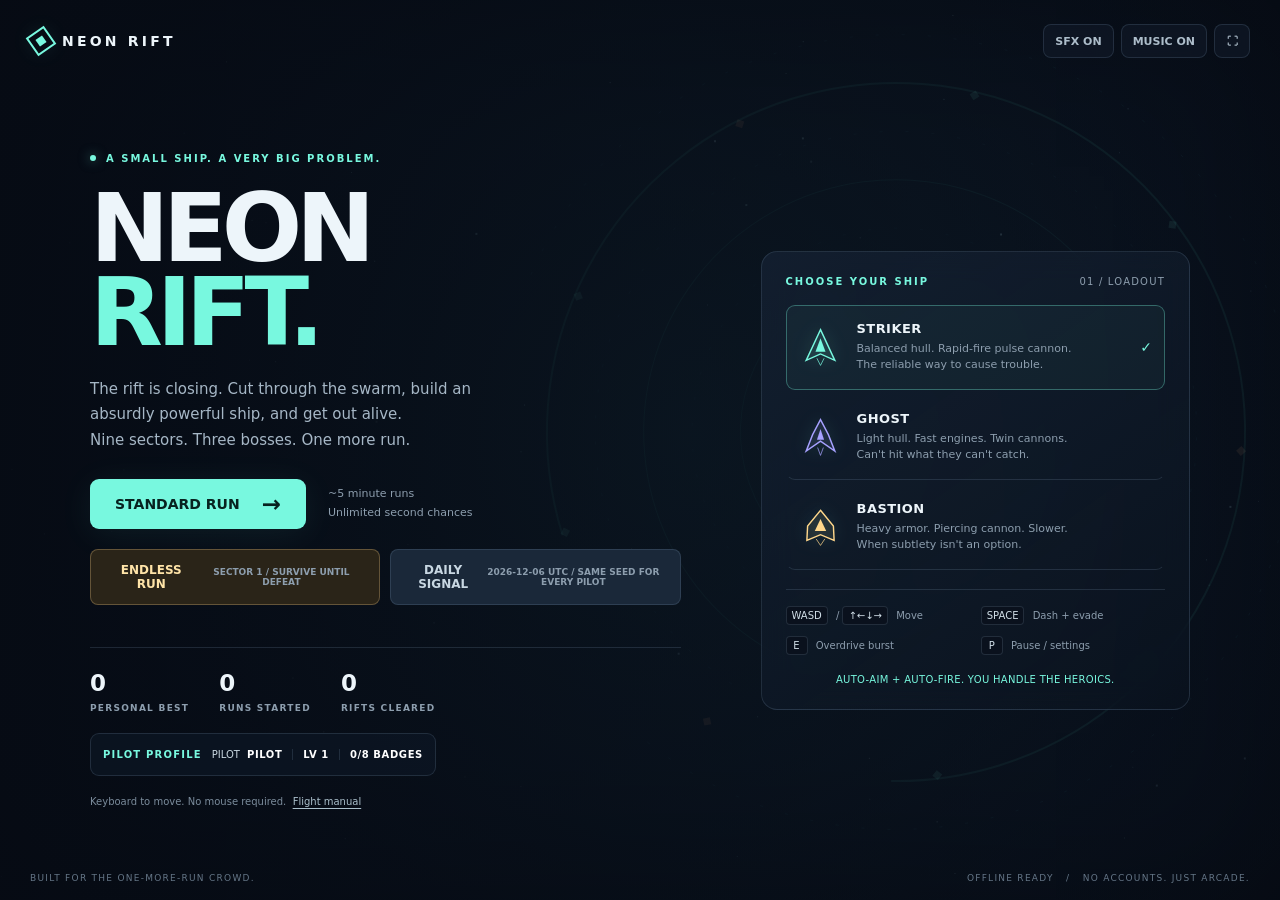
==== commit 6951d47b: "Assemble Neon Rift 1.3.1 release" ====
--- a/neon-rift.html
+++ b/neon-rift.html
@@ -6,7 +6,7 @@
 <meta name="theme-color" content="#080c16">
 <meta name="description" content="A complete, offline arcade survival game. Nine sectors. Three bosses. One more run.">
 <title>NEON RIFT - Arcade Survival</title>
-<meta name="application-version" content="1.3.0">
+<meta name="application-version" content="1.3.1">
 <link rel="icon" href="data:image/svg+xml,%3Csvg xmlns='http://www.w3.org/2000/svg' viewBox='0 0 64 64'%3E%3Crect width='64' height='64' rx='12' fill='%23080c16'/%3E%3Cpath d='M32 8 54 52 32 42 10 52Z' fill='%2317353b' stroke='%2378f8df' stroke-width='3'/%3E%3Cpath d='m32 22 6 15H26Z' fill='%23e3fff8'/%3E%3C/svg%3E">
 <style>
 :root{color-scheme:dark;--bg:#080c16;--panel:rgba(12,19,32,.95);--line:rgba(161,196,227,.15);--text:#edf5fa;--muted:#8d9eae;--cyan:#78f8df;--blue:#6eb8ff;--gold:#ffd78b;--pink:#ff678e;--font:Inter,ui-sans-serif,system-ui,-apple-system,BlinkMacSystemFont,"Segoe UI",sans-serif}
@@ -85,6 +85,7 @@
 @media(max-width:600px){.v13-home-actions{gap:7px;max-width:100%}.v13-home-actions .secondary{font-size:9px;padding:9px 8px}.v13-mode-hud{font-size:7px;margin-top:5px}.v13-theme{align-items:flex-start;flex-direction:column}.v13-theme select{width:100%;max-width:none}}
 @media(max-height:640px) and (min-width:601px){.v13-home-actions{margin-top:7px}.v13-home-actions .secondary{min-height:34px;padding:7px 10px}.v13-date{display:inline;margin-left:5px}}
 
+.v131-mode-grid{display:grid;grid-template-columns:1fr 1fr;gap:10px;margin-top:10px}.v131-endless{border-color:#ffd78b45;background:#2a2418;color:#ffe4a8}.v131-endless:hover{background:#382e1d}.v131-endless small,.v13-daily small{display:block;margin-left:8px;color:var(--muted);font-size:9px}.v131-pilot-prompt{position:fixed;inset:0;z-index:120;display:flex;align-items:center;justify-content:center;padding:24px;background:rgba(3,7,13,.82);backdrop-filter:blur(12px)}.v131-pilot-card{width:min(440px,100%);background:#0c1421;border:1px solid #78f8df55;border-radius:16px;padding:30px;box-shadow:0 30px 100px #000b}.v131-pilot-card h2{margin-bottom:8px}.v131-pilot-card p{font-size:12px;line-height:1.65;color:var(--muted);margin:0 0 18px}.v131-pilot-input{width:100%;border:1px solid #78f8df55;border-radius:9px;background:#07111d;color:var(--text);font:800 20px/1.2 var(--font);letter-spacing:.08em;padding:15px 16px;text-transform:uppercase;outline:none}.v131-pilot-input:focus{border-color:var(--cyan);box-shadow:0 0 0 3px #78f8df10}.v131-pilot-error{height:18px;margin:8px 0 0;color:var(--pink);font-size:10px;letter-spacing:.08em}.v131-pilot-actions{display:grid;grid-template-columns:1fr auto;gap:10px;margin-top:15px}.v131-pilot-actions .primary,.v131-pilot-actions .secondary{margin:0}.v131-endless-board{margin-top:18px}.v131-postwin-endless{border-color:#ffd78b66!important;background:#332a1d!important;color:#ffe8b2!important;font-weight:800}.v131-postwin-note{font-size:10px;color:var(--gold);text-align:center;margin:10px 0 2px;letter-spacing:.05em}@media(max-width:700px){.v131-mode-grid{grid-template-columns:1fr}.v131-pilot-card{padding:24px}.v131-pilot-actions{grid-template-columns:1fr}.v131-pilot-actions .secondary{order:2}}
 </style>
 <script>
 window.NEON_RIFT_ONLINE = {
@@ -2236,6 +2237,206 @@
 
 queueMicrotask(() => { ensureV13UI(); applyCareerTheme(); syncCheckpointButton(); });
 
+// NEON RIFT 1.3.1 - louder mobile mix, callsign onboarding and visible ranked Endless mode.
+const V131_VERSION = '1.3.1';
+const PILOT_CONFIRM_KEY = 'neon-rift-pilot-confirmed-v1';
+let pendingPilotMode = null;
+let v131Limiter = null;
+
+function validRunMode(mode) { return ['standard', 'endless', 'daily'].includes(mode) ? mode : 'standard'; }
+function pilotConfirmed() {
+  if (career.pilot !== 'PILOT') {
+    try { localStorage.setItem(PILOT_CONFIRM_KEY, '1'); } catch (_) { /* Local career still works. */ }
+    return true;
+  }
+  try { return localStorage.getItem(PILOT_CONFIRM_KEY) === '1'; } catch (_) { return false; }
+}
+function confirmPilot() { try { localStorage.setItem(PILOT_CONFIRM_KEY, '1'); } catch (_) { /* Session can continue. */ } }
+function promptPilot(mode) {
+  ensureV131UI();
+  pendingPilotMode = validRunMode(mode);
+  const prompt = $('pilotPrompt');
+  const input = $('pilotPromptInput');
+  $('pilotPromptError').textContent = '';
+  input.value = career.pilot === 'PILOT' ? '' : career.pilot;
+  prompt.hidden = false;
+  requestAnimationFrame(() => input.focus({ preventScroll: true }));
+}
+function closePilotPrompt() { pendingPilotMode = null; if ($('pilotPrompt')) $('pilotPrompt').hidden = true; }
+function submitPilotPrompt() {
+  const raw = String($('pilotPromptInput').value || '').toUpperCase().replace(/[^A-Z0-9 _-]/g, '').replace(/\s+/g, ' ').trim().slice(0, 16);
+  if (!raw) { $('pilotPromptError').textContent = 'ENTER A CALLSIGN TO CONTINUE.'; return; }
+  career.pilot = raw;
+  career.history = career.history.map((run) => run.pilot === 'PILOT' ? { ...run, pilot: raw } : run);
+  if (lastRunSummary?.pilot === 'PILOT') lastRunSummary = { ...lastRunSummary, pilot: raw };
+  persistCareer(); confirmPilot(); syncCareerHome();
+  if ($('careerPilotInput')) $('careerPilotInput').value = raw;
+  const mode = pendingPilotMode || 'standard'; pendingPilotMode = null; $('pilotPrompt').hidden = true;
+  void startManagedRunV131Core(mode);
+}
+
+// The 1.3 entry point accepted only standard/daily. 1.3.1 makes Endless a first-class managed mode.
+async function startManagedRunV131Core(mode = 'standard') {
+  const normalized = validRunMode(mode);
+  if (startingManagedRun) return;
+  startingManagedRun = true; activeMode = normalized; lastMode = normalized;
+  clearCheckpoint();
+  const button = normalized === 'daily' ? $('dailyRunBtn') : normalized === 'endless' ? $('endlessRunBtn') : $('startBtn');
+  const oldText = button?.innerHTML; if (button) { button.disabled = true; button.textContent = 'LINKING SIGNAL...'; }
+  let seed = normalized === 'daily' ? dailySeedClient() : null;
+  managedSession = null;
+  try {
+    const session = await callGameSession('start', {
+      player_id: playerIdentity.playerId, pilot: career.pilot, rig: selectedRig, mode: normalized,
+      game_version: V131_VERSION, platform: platformLabel()
+    });
+    seed = Number(session.seed) >>> 0;
+    managedSession = { runId: session.run_id, token: session.token, seed, mode: session.mode, challengeDate: session.challenge_date || null, finalizing: false, finalized: false };
+  } catch (_) {
+    const label = normalized === 'daily' ? 'DAILY PRACTICE' : normalized === 'endless' ? 'ENDLESS LOCAL' : 'STANDARD LOCAL';
+    toast(`${label} MODE - COMMUNITY SYNC UNAVAILABLE`, 3.4);
+  }
+  startRun(seed, false);
+  if (G) {
+    G.endless = normalized === 'endless'; G.mode = normalized;
+    G.challengeDate = managedSession?.challengeDate || (normalized === 'daily' ? todayUTC() : null);
+  }
+  syncRunModeHud();
+  if (button) { button.disabled = false; if (oldText) button.innerHTML = oldText; }
+  startingManagedRun = false;
+}
+startManagedRun = async function startManagedRunV131(mode = 'standard') {
+  const normalized = validRunMode(mode);
+  if (!pilotConfirmed()) { promptPilot(normalized); return; }
+  return startManagedRunV131Core(normalized);
+};
+
+// Mobile WebAudio mix: the old master was 0.32, then music was mixed at values as low as 0.036.
+// Raise usable level on phone speakers and compress peaks instead of simply clipping the summed signal.
+const unlockAudioV130 = unlockAudio;
+unlockAudio = function unlockAudioV131() {
+  unlockAudioV130();
+  if (!audioCtx || !master) return;
+  try {
+    if (!v131Limiter) {
+      master.disconnect();
+      v131Limiter = audioCtx.createDynamicsCompressor();
+      v131Limiter.threshold.value = -10;
+      v131Limiter.knee.value = 10;
+      v131Limiter.ratio.value = 8;
+      v131Limiter.attack.value = 0.003;
+      v131Limiter.release.value = 0.16;
+      master.connect(v131Limiter); v131Limiter.connect(audioCtx.destination);
+    }
+    master.gain.setTargetAtTime(coarse ? 0.78 : 0.42, audioCtx.currentTime, 0.015);
+  } catch (_) { master.gain.value = coarse ? 0.72 : 0.40; }
+};
+const toneV130 = tone;
+tone = function toneV131(freq, duration = 0.1, type = 'sine', volume = 0.1, endFreq = null, delay = 0, musical = false) {
+  let adjustedFreq = freq, adjustedVolume = volume;
+  if (coarse) {
+    if (musical && adjustedFreq < 75) adjustedFreq *= 2;
+    adjustedVolume *= musical ? 1.35 : 1.18;
+  }
+  return toneV130(adjustedFreq, duration, type, Math.min(0.34, adjustedVolume), endFreq, delay, musical);
+};
+
+// Mark 1.3.1 submissions correctly even though the underlying career recorder is shared with 1.3.
+submitOnlineRun = async function submitManagedRunV131(summary) {
+  if (!managedSession || managedSession.finalized || managedSession.finalizing) return;
+  managedSession.finalizing = true;
+  try {
+    await callGameSession('finish', {
+      run_id: managedSession.runId, token: managedSession.token, score: summary.score, kills: summary.kills, sectors: summary.sectors,
+      seconds: Math.round(summary.seconds), max_combo: summary.maxCombo, won: activeMode === 'endless' ? false : summary.won,
+      damage_taken: summary.damageTaken, dashes: summary.dashes, overdrives: summary.overdrives, game_version: V131_VERSION,
+      telemetry: { cause: summary.cause, upgrades: summary.upgrades.map((u) => `${u.name}:${u.rank}`), modifier: G?.modifier?.id || null, platform: platformLabel() }
+    }, 6000);
+    managedSession.finalized = true;
+  } catch (_) { managedSession.finalizing = false; }
+};
+
+const syncRunModeHudV130 = syncRunModeHud;
+syncRunModeHud = function syncRunModeHudV131() {
+  if (!$('runModeHud')) return;
+  if (!G || !['playing','paused','upgrade'].includes(state)) { $('runModeHud').textContent = ''; return; }
+  const modifier = G.modifier || sectorModifier(G.seed, Math.max(1, G.wave));
+  const label = activeMode === 'daily' ? 'DAILY' : activeMode === 'endless' ? 'ENDLESS' : 'STANDARD';
+  $('runModeHud').textContent = `${label} / ${modifier.name}`;
+  $('runModeHud').title = modifier.detail;
+};
+
+function ensureV131UI() {
+  if ($('startBtn')) $('startBtn').innerHTML = 'STANDARD RUN <span class="arrow" aria-hidden="true">&#x2192;</span>';
+  if ($('dailyRunBtn')) $('dailyRunBtn').innerHTML = `DAILY SIGNAL <small>${todayUTC()} UTC / SAME SEED FOR EVERY PILOT</small>`;
+  if (!$('endlessRunBtn') && $('dailyRunBtn')) {
+    const endless = document.createElement('button'); endless.id = 'endlessRunBtn'; endless.type = 'button'; endless.className = 'secondary v131-endless';
+    endless.innerHTML = 'ENDLESS RUN <small>SECTOR 1 / SURVIVE UNTIL DEFEAT</small>';
+    endless.addEventListener('click', () => { void startManagedRun('endless'); });
+    const current = $('dailyRunBtn').parentElement;
+    const grid = document.createElement('div'); grid.className = 'v131-mode-grid';
+    current.parentElement.insertBefore(grid, current); grid.append(endless, $('dailyRunBtn'));
+  }
+  if (!$('pilotPrompt')) {
+    const prompt = document.createElement('div'); prompt.id = 'pilotPrompt'; prompt.className = 'v131-pilot-prompt'; prompt.hidden = true;
+    prompt.innerHTML = '<div class="v131-pilot-card" role="dialog" aria-modal="true" aria-labelledby="pilotPromptTitle"><span class="tag">PILOT IDENTIFICATION</span><h2 id="pilotPromptTitle">Choose your callsign.</h2><p>This is the name shown on community leaderboards. You can change it later in Pilot Profile.</p><input id="pilotPromptInput" class="v131-pilot-input" maxlength="16" autocomplete="off" spellcheck="false" inputmode="text" aria-label="Pilot callsign"><div id="pilotPromptError" class="v131-pilot-error" aria-live="polite"></div><div class="v131-pilot-actions"><button class="primary" id="pilotPromptConfirm">START RUN <span class="arrow" aria-hidden="true">&#x2192;</span></button><button class="secondary" id="pilotPromptCancel">CANCEL</button></div></div>';
+    document.body.appendChild(prompt);
+    $('pilotPromptConfirm').addEventListener('click', submitPilotPrompt);
+    $('pilotPromptCancel').addEventListener('click', closePilotPrompt);
+    $('pilotPromptInput').addEventListener('input', () => { $('pilotPromptInput').value = $('pilotPromptInput').value.toUpperCase().replace(/[^A-Z0-9 _-]/g, '').slice(0, 16); $('pilotPromptError').textContent = ''; });
+    $('pilotPromptInput').addEventListener('keydown', (event) => { event.stopPropagation(); if (event.code === 'Enter') { event.preventDefault(); submitPilotPrompt(); } else if (event.code === 'Escape') { event.preventDefault(); closePilotPrompt(); } });
+  }
+  if (!$('endlessLeaderboard') && $('dailyLeaderboard')) {
+    const board = document.createElement('div'); board.className = 'cloud-board v131-endless-board';
+    board.innerHTML = '<div class="career-section-title"><h3>ENDLESS LEADERBOARD</h3><span id="endlessStatus" class="cloud-offline">ALL TIME</span></div><div class="career-list" id="endlessLeaderboard"></div>';
+    $('dailyLeaderboard').closest('.cloud-board')?.before(board);
+  }
+  if ($('endlessBtn') && $('retryBtn')) {
+    $('endlessBtn').textContent = 'CONTINUE INTO ENDLESS'; $('endlessBtn').classList.add('v131-postwin-endless');
+    const panel = $('resultScreen').querySelector('.panel');
+    if (!$('postWinEndlessNote')) { const note = document.createElement('div'); note.id = 'postWinEndlessNote'; note.className = 'v131-postwin-note'; note.textContent = 'KEEP YOUR BUILD / UNRANKED CONTINUATION'; panel.insertBefore(note, $('endlessBtn')); }
+    panel.insertBefore($('endlessBtn'), $('retryBtn'));
+    $('postWinEndlessNote').hidden = $('endlessBtn').hidden;
+  }
+}
+function syncPostWinEndless() {
+  ensureV131UI();
+  const visible = state === 'won' && activeMode === 'standard';
+  $('endlessBtn').hidden = !visible; $('postWinEndlessNote').hidden = !visible;
+  if (visible) focusButton('endlessBtn');
+}
+const endRunV131Base = endRun;
+endRun = function endRunV131(won, cause = '') { endRunV131Base(won, cause); syncPostWinEndless(); };
+
+const refreshOnlineLeaderboardV131Base = refreshOnlineLeaderboard;
+refreshOnlineLeaderboard = async function refreshOnlineLeaderboardV131() {
+  ensureV131UI(); await refreshOnlineLeaderboardV131Base();
+  const cfg = onlineConfigV13();
+  if (!cfg || !$('endlessLeaderboard')) return;
+  $('endlessStatus').textContent = 'SYNCING...';
+  try {
+    const fields = 'pilot,score,kills,sectors,seconds,rig,max_combo,won,played_at,mode,challenge_date';
+    const base = `${cfg.url.replace(/\/$/, '')}/rest/v1/${encodeURIComponent(cfg.table)}`;
+    const response = await fetch(`${base}?select=${fields}&mode=eq.endless&order=score.desc,sectors.desc&limit=10`, { headers: { apikey: cfg.key } });
+    if (!response.ok) throw new Error('endless_board_failed');
+    const rows = await response.json();
+    const mapped = Array.isArray(rows) ? rows.map((r, i) => cleanHistoryEntry({ id: `endless-${i}`, pilot: r.pilot, score: r.score, kills: r.kills, sectors: r.sectors, seconds: r.seconds, rig: r.rig, maxCombo: r.max_combo, won: false, playedAt: r.played_at })) : [];
+    $('endlessLeaderboard').replaceChildren(...(mapped.length ? mapped.map((r, i) => makeRunRow(r, i, true)) : [emptyCareer('NO VERIFIED ENDLESS RUNS YET')]));
+    $('endlessStatus').textContent = 'ALL TIME / VERIFIED'; $('endlessStatus').className = 'cloud-online';
+  } catch (_) {
+    $('endlessStatus').textContent = 'ENDLESS BOARD UNAVAILABLE'; $('endlessStatus').className = 'cloud-offline';
+    $('endlessLeaderboard').replaceChildren(emptyCareer('LOCAL PLAY REMAINS AVAILABLE.'));
+  }
+};
+
+// Standard victories can still continue with the same build. This continuation is intentionally unranked.
+// Starting ENDLESS RUN from the hangar creates the verified Endless leaderboard session.
+$('endlessBtn').addEventListener('click', () => {
+  if (state === 'upgrade' && G?.endless) { activeMode = 'endless'; lastMode = 'endless'; managedSession = null; syncRunModeHud(); }
+});
+
+queueMicrotask(() => { ensureV131UI(); if (career.pilot !== 'PILOT') confirmPilot(); });
+
 // Explicitly opt-in deterministic inspection hooks for browser QA. Absent in normal play.
 if (new URL(location.href).searchParams.has('test')) {
   const snapshot = () => ({
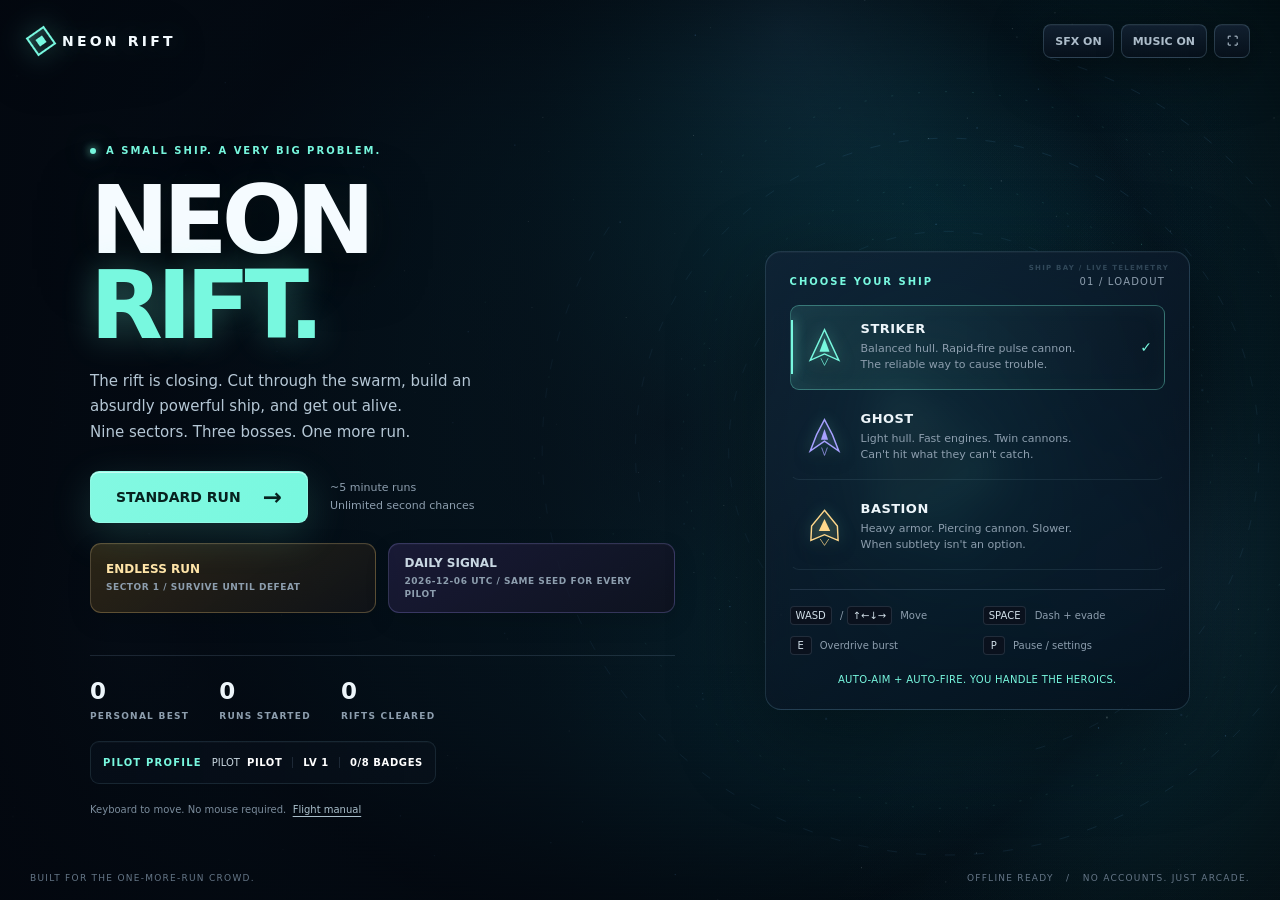
==== commit e9f2ae0f: "Assemble Neon Rift 1.4 visual release" ====
--- a/neon-rift.html
+++ b/neon-rift.html
@@ -6,7 +6,7 @@
 <meta name="theme-color" content="#080c16">
 <meta name="description" content="A complete, offline arcade survival game. Nine sectors. Three bosses. One more run.">
 <title>NEON RIFT - Arcade Survival</title>
-<meta name="application-version" content="1.3.1">
+<meta name="application-version" content="1.4.0">
 <link rel="icon" href="data:image/svg+xml,%3Csvg xmlns='http://www.w3.org/2000/svg' viewBox='0 0 64 64'%3E%3Crect width='64' height='64' rx='12' fill='%23080c16'/%3E%3Cpath d='M32 8 54 52 32 42 10 52Z' fill='%2317353b' stroke='%2378f8df' stroke-width='3'/%3E%3Cpath d='m32 22 6 15H26Z' fill='%23e3fff8'/%3E%3C/svg%3E">
 <style>
 :root{color-scheme:dark;--bg:#080c16;--panel:rgba(12,19,32,.95);--line:rgba(161,196,227,.15);--text:#edf5fa;--muted:#8d9eae;--cyan:#78f8df;--blue:#6eb8ff;--gold:#ffd78b;--pink:#ff678e;--font:Inter,ui-sans-serif,system-ui,-apple-system,BlinkMacSystemFont,"Segoe UI",sans-serif}
@@ -86,6 +86,82 @@
 @media(max-height:640px) and (min-width:601px){.v13-home-actions{margin-top:7px}.v13-home-actions .secondary{min-height:34px;padding:7px 10px}.v13-date{display:inline;margin-left:5px}}
 
 .v131-mode-grid{display:grid;grid-template-columns:1fr 1fr;gap:10px;margin-top:10px}.v131-endless{border-color:#ffd78b45;background:#2a2418;color:#ffe4a8}.v131-endless:hover{background:#382e1d}.v131-endless small,.v13-daily small{display:block;margin-left:8px;color:var(--muted);font-size:9px}.v131-pilot-prompt{position:fixed;inset:0;z-index:120;display:flex;align-items:center;justify-content:center;padding:24px;background:rgba(3,7,13,.82);backdrop-filter:blur(12px)}.v131-pilot-card{width:min(440px,100%);background:#0c1421;border:1px solid #78f8df55;border-radius:16px;padding:30px;box-shadow:0 30px 100px #000b}.v131-pilot-card h2{margin-bottom:8px}.v131-pilot-card p{font-size:12px;line-height:1.65;color:var(--muted);margin:0 0 18px}.v131-pilot-input{width:100%;border:1px solid #78f8df55;border-radius:9px;background:#07111d;color:var(--text);font:800 20px/1.2 var(--font);letter-spacing:.08em;padding:15px 16px;text-transform:uppercase;outline:none}.v131-pilot-input:focus{border-color:var(--cyan);box-shadow:0 0 0 3px #78f8df10}.v131-pilot-error{height:18px;margin:8px 0 0;color:var(--pink);font-size:10px;letter-spacing:.08em}.v131-pilot-actions{display:grid;grid-template-columns:1fr auto;gap:10px;margin-top:15px}.v131-pilot-actions .primary,.v131-pilot-actions .secondary{margin:0}.v131-endless-board{margin-top:18px}.v131-postwin-endless{border-color:#ffd78b66!important;background:#332a1d!important;color:#ffe8b2!important;font-weight:800}.v131-postwin-note{font-size:10px;color:var(--gold);text-align:center;margin:10px 0 2px;letter-spacing:.05em}@media(max-width:700px){.v131-mode-grid{grid-template-columns:1fr}.v131-pilot-card{padding:24px}.v131-pilot-actions{grid-template-columns:1fr}.v131-pilot-actions .secondary{order:2}}
+/* NEON RIFT 1.4 - premium arcade visual treatment. */
+:root{--v14-glass:rgba(8,15,27,.72);--v14-glass-strong:rgba(8,14,25,.9);--v14-edge:rgba(154,219,239,.18);--v14-shadow:0 28px 90px rgba(0,0,0,.42)}
+body.v14-visual{background:#040711}
+body.v14-visual #vignette{z-index:18;box-shadow:inset 0 0 190px rgba(0,0,0,.46),inset 0 -90px 150px rgba(0,0,0,.18);background:radial-gradient(circle at 50% 48%,transparent 45%,rgba(0,0,0,.12) 72%,rgba(0,0,0,.4) 100%)}
+body.v14-visual #vignette:before{content:"";position:absolute;inset:0;background:linear-gradient(110deg,rgba(120,248,223,.025),transparent 24%,transparent 70%,rgba(110,184,255,.025));mix-blend-mode:screen}
+body.v14-visual #vignette:after{content:"";position:absolute;inset:0;background:repeating-linear-gradient(180deg,rgba(255,255,255,.014) 0,rgba(255,255,255,.014) 1px,transparent 1px,transparent 4px);opacity:.25}
+body.v14-visual .topbar{filter:drop-shadow(0 10px 28px rgba(0,0,0,.4))}
+body.v14-visual .brand{color:#f4fbff;text-shadow:0 0 22px color-mix(in srgb,var(--cyan) 22%,transparent)}
+body.v14-visual .brand-mark{background:linear-gradient(145deg,color-mix(in srgb,var(--cyan) 20%,transparent),transparent);box-shadow:0 0 28px color-mix(in srgb,var(--cyan) 26%,transparent),inset 0 0 12px color-mix(in srgb,var(--cyan) 13%,transparent)}
+body.v14-visual .tool{background:linear-gradient(180deg,rgba(22,36,55,.76),rgba(8,16,28,.72));border-color:rgba(160,211,236,.2);box-shadow:inset 0 1px rgba(255,255,255,.03),0 8px 28px rgba(0,0,0,.2)}
+body.v14-visual .screen{background:rgba(3,7,14,.57);backdrop-filter:blur(12px) saturate(120%)}
+body.v14-visual .screen.home{background:linear-gradient(90deg,rgba(3,7,15,.92) 0%,rgba(3,7,15,.68) 42%,rgba(3,7,15,.16) 72%,transparent 100%);backdrop-filter:none}
+body.v14-visual .home-layout{gap:clamp(42px,7vw,96px)}
+body.v14-visual h1{color:#f5fbff;text-shadow:0 16px 55px rgba(0,0,0,.6),0 0 32px rgba(120,248,223,.06)}
+body.v14-visual h1 span{text-shadow:0 0 35px color-mix(in srgb,var(--cyan) 32%,transparent)}
+body.v14-visual .home-copy{color:#b5c7d5}
+body.v14-visual .live-dot{box-shadow:0 0 8px var(--cyan),0 0 24px color-mix(in srgb,var(--cyan) 55%,transparent);animation:v14Pulse 1.8s ease-in-out infinite}
+body.v14-visual .primary{position:relative;overflow:hidden;background:linear-gradient(110deg,color-mix(in srgb,var(--cyan) 92%,white 8%),var(--cyan));box-shadow:0 12px 42px color-mix(in srgb,var(--cyan) 16%,transparent),inset 0 1px rgba(255,255,255,.55);border:1px solid rgba(255,255,255,.15)}
+body.v14-visual .primary:before{content:"";position:absolute;inset:-80% auto -80% -35%;width:32%;transform:rotate(18deg);background:linear-gradient(90deg,transparent,rgba(255,255,255,.42),transparent);transition:left .5s ease}
+body.v14-visual .primary:hover:before{left:115%}
+body.v14-visual .secondary{background:linear-gradient(150deg,rgba(27,45,65,.82),rgba(11,20,34,.88));border-color:rgba(143,192,218,.2);box-shadow:inset 0 1px rgba(255,255,255,.025),0 8px 25px rgba(0,0,0,.12)}
+body.v14-visual .secondary:hover{border-color:color-mix(in srgb,var(--cyan) 48%,transparent);background:linear-gradient(150deg,rgba(35,61,78,.9),rgba(15,29,43,.94));box-shadow:0 8px 34px color-mix(in srgb,var(--cyan) 7%,transparent)}
+body.v14-visual .hangar{background:linear-gradient(145deg,rgba(18,35,54,.76),rgba(5,12,23,.69));border-color:rgba(141,198,224,.18);box-shadow:var(--v14-shadow),inset 0 1px rgba(255,255,255,.035);backdrop-filter:blur(20px) saturate(125%)}
+body.v14-visual .hangar:before{content:"SHIP BAY / LIVE TELEMETRY";position:absolute;right:20px;top:12px;color:rgba(170,211,228,.24);font-size:7px;font-weight:800;letter-spacing:.18em;pointer-events:none}
+body.v14-visual .rig{position:relative;overflow:hidden;border-bottom-color:rgba(158,205,227,.1);transition:transform .18s ease,background .18s ease,border-color .18s ease,box-shadow .18s ease}
+body.v14-visual .rig:before{content:"";position:absolute;left:0;top:18%;bottom:18%;width:2px;background:var(--cyan);opacity:0;box-shadow:0 0 12px var(--cyan)}
+body.v14-visual .rig:hover{transform:translateX(3px);background:linear-gradient(90deg,color-mix(in srgb,var(--cyan) 7%,transparent),transparent)}
+body.v14-visual .rig[aria-pressed=true]{background:linear-gradient(90deg,color-mix(in srgb,var(--cyan) 11%,transparent),rgba(10,21,33,.18));border-color:color-mix(in srgb,var(--cyan) 34%,transparent);box-shadow:inset 0 0 25px color-mix(in srgb,var(--cyan) 4%,transparent)}
+body.v14-visual .rig[aria-pressed=true]:before{opacity:1}
+body.v14-visual .rig svg{filter:drop-shadow(0 0 7px color-mix(in srgb,var(--cyan) 35%,transparent)) drop-shadow(0 7px 8px rgba(0,0,0,.28))}
+body.v14-visual .v131-mode-grid{gap:12px}
+body.v14-visual .v131-mode-grid .secondary,body.v14-visual .v13-home-actions .secondary{min-height:58px;align-items:flex-start;flex-direction:column;text-align:left;padding:12px 15px;border-radius:11px}
+body.v14-visual .v131-mode-grid .secondary small,body.v14-visual .v13-home-actions .secondary small{margin:5px 0 0;letter-spacing:.06em;line-height:1.35}
+body.v14-visual .v131-endless{background:linear-gradient(145deg,rgba(62,49,24,.68),rgba(18,20,24,.82));border-color:rgba(255,215,139,.25)}
+body.v14-visual .v13-daily{background:linear-gradient(145deg,rgba(35,31,68,.68),rgba(15,18,31,.82));border-color:rgba(167,161,255,.23)}
+body.v14-visual .career-strip{background:linear-gradient(90deg,rgba(7,15,26,.76),rgba(10,20,31,.48));border-color:rgba(144,196,221,.13);box-shadow:inset 0 1px rgba(255,255,255,.025)}
+body.v14-visual .panel,body.v14-visual .career-card{background:linear-gradient(145deg,rgba(15,28,43,.92),rgba(6,13,24,.94));border-color:rgba(147,199,224,.16);box-shadow:var(--v14-shadow),inset 0 1px rgba(255,255,255,.035);backdrop-filter:blur(18px) saturate(120%)}
+body.v14-visual .upgrade-card{overflow:hidden;background:linear-gradient(145deg,rgba(29,53,73,.94),rgba(9,20,34,.96));border-color:rgba(146,200,224,.2);box-shadow:0 18px 45px rgba(0,0,0,.18),inset 0 1px rgba(255,255,255,.025)}
+body.v14-visual .upgrade-card:before{content:"";position:absolute;inset:0;background:radial-gradient(circle at 12% 10%,color-mix(in srgb,var(--cyan) 11%,transparent),transparent 40%);pointer-events:none}
+body.v14-visual .upgrade-card:hover{transform:translateY(-5px) scale(1.008);box-shadow:0 22px 58px rgba(0,0,0,.26),0 0 28px color-mix(in srgb,var(--cyan) 7%,transparent)}
+body.v14-visual .status{padding:11px 13px;border:1px solid rgba(151,203,227,.14);border-radius:10px;background:linear-gradient(130deg,rgba(7,16,28,.82),rgba(14,28,42,.54));box-shadow:0 12px 36px rgba(0,0,0,.2),inset 0 1px rgba(255,255,255,.025);backdrop-filter:blur(12px)}
+body.v14-visual .bar{height:5px;background:rgba(40,58,75,.62);box-shadow:inset 0 1px 2px rgba(0,0,0,.5)}
+body.v14-visual .bar-fill{box-shadow:0 0 12px currentColor,0 0 24px color-mix(in srgb,var(--cyan) 25%,transparent)}
+body.v14-visual .score-block{padding:10px 13px 9px;border:1px solid rgba(151,203,227,.11);border-radius:10px;background:linear-gradient(230deg,rgba(7,16,28,.82),rgba(14,28,42,.46));box-shadow:0 12px 36px rgba(0,0,0,.18);backdrop-filter:blur(12px);min-width:150px}
+body.v14-visual .score-value{text-shadow:0 0 20px rgba(255,255,255,.08)}
+body.v14-visual .combo{text-shadow:0 0 16px rgba(255,215,139,.24)}
+body.v14-visual .sector{min-width:190px;padding:8px 14px 9px;border:1px solid rgba(151,203,227,.1);border-radius:10px;background:linear-gradient(180deg,rgba(7,15,27,.76),rgba(7,15,27,.32));box-shadow:0 12px 36px rgba(0,0,0,.18);backdrop-filter:blur(10px)}
+body.v14-visual .sector-progress{height:2px;background:rgba(78,104,124,.36)}
+body.v14-visual .sector-progress div{box-shadow:0 0 12px var(--cyan)}
+body.v14-visual .v13-mode-hud{margin-top:6px;color:color-mix(in srgb,var(--cyan) 82%,white 18%);text-shadow:0 0 14px color-mix(in srgb,var(--cyan) 26%,transparent)}
+body.v14-visual .ability{background:linear-gradient(145deg,rgba(13,27,43,.91),rgba(5,13,24,.94));border-color:rgba(150,203,226,.18);box-shadow:0 12px 35px rgba(0,0,0,.28),inset 0 1px rgba(255,255,255,.03);backdrop-filter:blur(12px);transition:transform .12s ease,border-color .15s ease,box-shadow .15s ease}
+body.v14-visual .ability.ready{border-color:color-mix(in srgb,var(--accent,var(--cyan)) 55%,transparent);box-shadow:0 0 25px color-mix(in srgb,var(--accent,var(--cyan)) 9%,transparent),0 12px 35px rgba(0,0,0,.28)}
+body.v14-visual .ability.ready strong{text-shadow:0 0 12px color-mix(in srgb,var(--accent,var(--cyan)) 40%,transparent)}
+body.v14-visual #bossHud{padding:9px 14px 11px;border:1px solid rgba(255,103,142,.16);border-radius:10px;background:linear-gradient(180deg,rgba(16,9,23,.78),rgba(8,9,19,.43));box-shadow:0 14px 40px rgba(0,0,0,.25);backdrop-filter:blur(10px)}
+body.v14-visual #bossName{text-shadow:0 0 16px currentColor}
+body.v14-visual #bossHud .bar{height:4px}
+body.v14-visual #bannerSmall{text-shadow:0 0 20px color-mix(in srgb,var(--cyan) 45%,transparent),0 3px 18px #000}
+body.v14-visual #bannerTitle{text-shadow:0 0 28px rgba(255,255,255,.11),0 5px 32px #000}
+body.v14-visual #toast{background:linear-gradient(135deg,rgba(20,40,57,.93),rgba(7,15,27,.94));border-color:rgba(147,203,227,.25);box-shadow:0 16px 48px rgba(0,0,0,.3);backdrop-filter:blur(12px)}
+body.v14-visual .v131-pilot-card{background:linear-gradient(145deg,rgba(14,29,43,.98),rgba(5,12,23,.98));border-color:color-mix(in srgb,var(--cyan) 42%,transparent);box-shadow:0 35px 120px #000d,0 0 50px color-mix(in srgb,var(--cyan) 7%,transparent)}
+#v14BossSting{position:fixed;inset:0;z-index:19;pointer-events:none;opacity:0;display:flex;align-items:center;justify-content:center;transition:opacity .22s ease}
+#v14BossSting:before,#v14BossSting:after{content:"";position:absolute;left:0;right:0;height:8.5vh;background:rgba(2,4,10,.92);transition:transform .38s cubic-bezier(.2,.75,.25,1)}
+#v14BossSting:before{top:0;transform:translateY(-110%)}#v14BossSting:after{bottom:0;transform:translateY(110%)}
+#v14BossSting .v14-sting-copy{text-align:center;transform:scale(.96);transition:transform .4s ease;filter:drop-shadow(0 12px 30px #000)}
+#v14BossSting .v14-sting-kicker{display:block;color:var(--pink);font-size:9px;font-weight:850;letter-spacing:.42em;margin-bottom:10px}
+#v14BossSting strong{display:block;color:#fff;font-size:clamp(29px,5vw,58px);font-weight:900;letter-spacing:-.045em;text-shadow:0 0 30px rgba(255,103,142,.18)}
+#v14BossSting span:last-child{display:block;margin-top:10px;color:#9eacba;font-size:9px;font-weight:750;letter-spacing:.22em}
+body.v14-boss-intro #v14BossSting{opacity:1}body.v14-boss-intro #v14BossSting:before,body.v14-boss-intro #v14BossSting:after{transform:translateY(0)}body.v14-boss-intro #v14BossSting .v14-sting-copy{transform:scale(1)}
+body.v14-boss-live #bossHud{animation:v14BossHud .34s ease-out both}
+body.v14-overdrive .ability#overdriveBtn{box-shadow:0 0 34px rgba(255,215,139,.2),0 12px 35px rgba(0,0,0,.3)}
+@keyframes v14Pulse{0%,100%{opacity:.65;transform:scale(.88)}50%{opacity:1;transform:scale(1.15)}}
+@keyframes v14BossHud{from{opacity:0;transform:translateX(-50%) translateY(-8px) scale(.97)}to{opacity:1;transform:translateX(-50%) translateY(0) scale(1)}}
+@media(pointer:coarse){body.v14-visual #vignette:after{opacity:.12}body.v14-visual .hangar{backdrop-filter:blur(12px)}body.v14-visual .status,body.v14-visual .score-block,body.v14-visual .sector,body.v14-visual .ability{backdrop-filter:blur(7px)}body.v14-visual .ability{box-shadow:0 8px 24px rgba(0,0,0,.22)}body.v14-visual .upgrade-card:hover{transform:none}}
+@media(max-width:600px){body.v14-visual .screen.home{background:linear-gradient(180deg,rgba(3,7,15,.78),rgba(3,7,15,.54))}body.v14-visual h1{text-shadow:0 10px 36px rgba(0,0,0,.55)}body.v14-visual .hangar:before{display:none}body.v14-visual .sector{min-width:128px;padding:6px 9px}body.v14-visual .status{padding:8px 9px}body.v14-visual .score-block{min-width:105px;padding:8px 9px}#v14BossSting:before,#v14BossSting:after{height:6.5vh}}
+@media(prefers-reduced-motion:reduce){body.v14-visual .live-dot{animation:none}#v14BossSting,#v14BossSting:before,#v14BossSting:after,#v14BossSting .v14-sting-copy{transition:none!important}body.v14-boss-live #bossHud{animation:none}}
+
 </style>
 <script>
 window.NEON_RIFT_ONLINE = {
@@ -2238,7 +2314,7 @@
 queueMicrotask(() => { ensureV13UI(); applyCareerTheme(); syncCheckpointButton(); });
 
 // NEON RIFT 1.3.1 - louder mobile mix, callsign onboarding and visible ranked Endless mode.
-const V131_VERSION = '1.3.1';
+const V131_VERSION = '1.4.0';
 const PILOT_CONFIRM_KEY = 'neon-rift-pilot-confirmed-v1';
 let pendingPilotMode = null;
 let v131Limiter = null;
@@ -2436,6 +2512,494 @@
 });
 
 queueMicrotask(() => { ensureV131UI(); if (career.pilot !== 'PILOT') confirmPilot(); });
+
+// NEON RIFT 1.4 - procedural premium-arcade rendering and cinematic presentation.
+const V14_VERSION = '1.4.0';
+window.NEON_RIFT_VERSION = V14_VERSION;
+
+const v14Visual = {
+  sectorPulse: 0, dashPulse: 0, overdrivePulse: 0, bossPulse: 0, chroma: 0,
+  kickX: 0, kickY: 0, lastWave: 0, lastBossId: null, prevDash: 0, prevOverdrive: 0,
+  prevHurt: 0, bursts: [], bossTimer: 0
+};
+
+function v14Hash(n, salt = 0) {
+  const value = Math.sin(n * 127.1 + salt * 311.7) * 43758.5453123;
+  return value - Math.floor(value);
+}
+function v14RGBA(hex, alpha) {
+  const h = String(hex || '#ffffff').replace('#', '').slice(0, 6).padEnd(6, 'f');
+  const n = parseInt(h, 16);
+  return `rgba(${(n >> 16) & 255},${(n >> 8) & 255},${n & 255},${alpha})`;
+}
+function v14VisualWave() {
+  const wave = Math.max(1, G?.wave || 1);
+  return wave > 9 ? ((wave - 1) % 9) + 1 : wave;
+}
+function v14Palette() {
+  const wave = v14VisualWave();
+  if (wave <= 3) return { name: 'SIGNAL FRONTIER', bg0: '#030914', bg1: '#0a1d29', nebula: '#0f6572', accent: '#78f8df', secondary: '#6eb8ff', danger: '#ff678e', floor: '#5bc8d1' };
+  if (wave <= 6) return { name: 'ION WRECKAGE', bg0: '#080711', bg1: '#1b1825', nebula: '#68482e', accent: '#ffc77d', secondary: '#9f8cff', danger: '#ff716f', floor: '#9e8069' };
+  if (wave <= 8) return { name: 'FRACTURED VEIL', bg0: '#070612', bg1: '#181027', nebula: '#572d74', accent: '#c59bff', secondary: '#ff79be', danger: '#ff618f', floor: '#8f72b3' };
+  return { name: 'SOVEREIGN CORE', bg0: '#09050d', bg1: '#241020', nebula: '#7a243d', accent: '#ff7a9b', secondary: '#c59bff', danger: '#ffcf92', floor: '#a45a77' };
+}
+function v14Budget(desktop, mobile) { return coarse ? mobile : desktop; }
+function v14SyncCSSPalette() {
+  const palette = v14Palette();
+  const root = document.documentElement;
+  root.style.setProperty('--v14-sector', palette.accent);
+  root.style.setProperty('--v14-sector-secondary', palette.secondary);
+}
+
+function v14DrawBackground(time) {
+  const p = v14Palette();
+  ctx.globalCompositeOperation = 'source-over';
+  ctx.fillStyle = p.bg0; ctx.fillRect(0, 0, W, H);
+
+  const baseGlow = ctx.createRadialGradient(W * .52, H * .47, 0, W * .52, H * .47, Math.max(W, H) * .78);
+  baseGlow.addColorStop(0, p.bg1); baseGlow.addColorStop(.52, v14RGBA(p.nebula, .13)); baseGlow.addColorStop(1, p.bg0);
+  ctx.fillStyle = baseGlow; ctx.fillRect(0, 0, W, H);
+
+  const cx = typeof camera === 'object' ? camera.x : 0, cy = typeof camera === 'object' ? camera.y : 0;
+  const cloudCount = v14Budget(5, 3);
+  for (let i = 0; i < cloudCount; i++) {
+    const radius = Math.max(W, H) * (.24 + v14Hash(i, 8) * .24);
+    const x = ((v14Hash(i, 2) * (W + radius * .45) - cx * (.006 + i * .002) + radius * .2) % (W + radius * .4)) - radius * .2;
+    const y = ((v14Hash(i, 5) * (H + radius * .3) - cy * (.005 + i * .0015) + radius * .15) % (H + radius * .25)) - radius * .12;
+    const neb = ctx.createRadialGradient(x, y, 0, x, y, radius);
+    neb.addColorStop(0, v14RGBA(i % 2 ? p.nebula : p.secondary, coarse ? .10 : .13));
+    neb.addColorStop(.45, v14RGBA(p.nebula, .04)); neb.addColorStop(1, v14RGBA(p.nebula, 0));
+    ctx.fillStyle = neb; ctx.fillRect(x - radius, y - radius, radius * 2, radius * 2);
+  }
+
+  const stars = v14Budget(155, 82);
+  for (let i = 0; i < stars; i++) {
+    const layer = i % 3, depth = [.018, .034, .057][layer];
+    const sx = v14Hash(i, 11), sy = v14Hash(i, 19);
+    const x = ((sx * W - cx * depth) % W + W) % W;
+    const y = ((sy * H - cy * depth) % H + H) % H;
+    const bright = .19 + v14Hash(i, 23) * .42 + Math.sin(time * (.35 + layer * .09) + i) * .05;
+    const size = layer === 2 && i % 7 === 0 ? 1.7 : layer === 1 ? 1.15 : .8;
+    ctx.globalAlpha = Math.max(.08, bright); ctx.fillStyle = layer === 2 ? '#dffbff' : layer === 1 ? p.secondary : '#8fb0c0';
+    ctx.fillRect(x, y, size, size);
+    if (!coarse && layer === 2 && i % 17 === 0) {
+      ctx.globalAlpha *= .45; ctx.strokeStyle = p.accent; ctx.lineWidth = .6;
+      ctx.beginPath(); ctx.moveTo(x - 4, y); ctx.lineTo(x + 4, y); ctx.moveTo(x, y - 4); ctx.lineTo(x, y + 4); ctx.stroke();
+    }
+  }
+
+  if (v14VisualWave() >= 7) {
+    ctx.globalAlpha = coarse ? .09 : .13; ctx.strokeStyle = p.secondary; ctx.lineWidth = 1;
+    for (let i = 0; i < v14Budget(5, 3); i++) {
+      const startX = W * (.08 + v14Hash(i, 44) * .84), startY = H * (.05 + v14Hash(i, 47) * .9);
+      ctx.beginPath(); ctx.moveTo(startX, startY);
+      for (let j = 1; j <= 6; j++) {
+        const xx = startX + Math.sin(i * 4.2 + j * 2.7) * 34 + j * (i % 2 ? 9 : -7);
+        const yy = startY + j * 38;
+        ctx.lineTo(xx, yy);
+      }
+      ctx.stroke();
+    }
+  }
+  ctx.globalAlpha = 1;
+}
+
+drawBackground = v14DrawBackground;
+
+function v14DrawFloor(time) {
+  const p = v14Palette(), wave = v14VisualWave();
+  const left = Math.max(15, camera.x - W / zoom / 2 - 45), right = Math.min(WORLD.w - 15, camera.x + W / zoom / 2 + 45);
+  const top = Math.max(15, camera.y - H / zoom / 2 - 45), bottom = Math.min(WORLD.h - 15, camera.y + H / zoom / 2 + 45);
+
+  const arena = ctx.createRadialGradient(WORLD.w / 2, WORLD.h / 2, 50, WORLD.w / 2, WORLD.h / 2, 850);
+  arena.addColorStop(0, v14RGBA(p.nebula, .055)); arena.addColorStop(.55, v14RGBA(p.bg1, .03)); arena.addColorStop(1, 'rgba(0,0,0,0)');
+  ctx.fillStyle = arena; ctx.fillRect(left, top, right - left, bottom - top);
+
+  const spacing = 96;
+  ctx.lineWidth = 1 / zoom; ctx.globalAlpha = coarse ? .045 : .06; ctx.strokeStyle = p.floor;
+  ctx.beginPath();
+  for (let x = Math.ceil(left / spacing) * spacing; x < right; x += spacing) { ctx.moveTo(x, top); ctx.lineTo(x, bottom); }
+  for (let y = Math.ceil(top / spacing) * spacing; y < bottom; y += spacing) { ctx.moveTo(left, y); ctx.lineTo(right, y); }
+  ctx.stroke();
+
+  ctx.globalAlpha = .13; ctx.fillStyle = p.accent;
+  for (let x = Math.ceil(left / 192) * 192; x < right; x += 192) for (let y = Math.ceil(top / 192) * 192; y < bottom; y += 192) {
+    ctx.fillRect(x - 2.5, y - .55, 5, 1.1); ctx.fillRect(x - .55, y - 2.5, 1.1, 5);
+  }
+
+  ctx.globalAlpha = wave >= 9 ? .17 : .085; ctx.strokeStyle = wave >= 9 ? p.danger : p.secondary; ctx.lineWidth = wave >= 9 ? 2 : 1;
+  for (const r of wave >= 9 ? [210, 330, 470, 620] : [310, 540]) {
+    ctx.setLineDash(wave >= 7 ? [14, 22] : [5, 30]); ctx.beginPath(); ctx.arc(WORLD.w / 2, WORLD.h / 2, r, time * .035, time * .035 + TAU); ctx.stroke();
+  }
+  ctx.setLineDash([]);
+
+  const debrisCount = v14Budget(18, 9);
+  for (let i = 0; i < debrisCount; i++) {
+    const x = 70 + v14Hash(i, wave * 7 + 2) * (WORLD.w - 140), y = 70 + v14Hash(i, wave * 11 + 3) * (WORLD.h - 140);
+    if (x < left - 80 || x > right + 80 || y < top - 80 || y > bottom + 80) continue;
+    const size = 12 + v14Hash(i, 71) * (wave >= 4 && wave <= 6 ? 44 : 26);
+    ctx.save(); ctx.translate(x, y); ctx.rotate(v14Hash(i, 79) * TAU + time * .006 * (i % 2 ? 1 : -1));
+    ctx.globalAlpha = wave >= 4 && wave <= 6 ? .12 : .065; ctx.fillStyle = wave >= 4 && wave <= 6 ? '#51433f' : '#23323e'; ctx.strokeStyle = p.floor; ctx.lineWidth = .8;
+    polygon(0, 0, size, 5 + i % 3, v14Hash(i, 83)); ctx.fill(); ctx.globalAlpha *= 1.7; ctx.stroke();
+    ctx.globalAlpha = .11; ctx.fillStyle = p.accent; ctx.fillRect(size * .15, -1, size * .45, 2); ctx.restore();
+  }
+
+  if (wave >= 7) {
+    ctx.strokeStyle = p.secondary; ctx.lineWidth = 1.4; ctx.globalAlpha = .11;
+    for (let i = 0; i < 6; i++) {
+      const x = 160 + v14Hash(i, 91) * (WORLD.w - 320), y = 150 + v14Hash(i, 97) * (WORLD.h - 300);
+      ctx.beginPath(); ctx.moveTo(x, y);
+      for (let j = 1; j < 6; j++) ctx.lineTo(x + Math.sin(i * 2.4 + j * 1.9) * (18 + j * 7), y + j * 32);
+      ctx.stroke();
+    }
+  }
+
+  if (wave >= 9) {
+    ctx.globalAlpha = .15; ctx.strokeStyle = p.accent; ctx.lineWidth = 2;
+    for (let i = 0; i < 8; i++) {
+      const a = i * TAU / 8 + time * .015;
+      ctx.save(); ctx.translate(WORLD.w / 2, WORLD.h / 2); ctx.rotate(a);
+      ctx.beginPath(); ctx.moveTo(520, -28); ctx.lineTo(675, -12); ctx.lineTo(705, 0); ctx.lineTo(675, 12); ctx.lineTo(520, 28); ctx.stroke(); ctx.restore();
+    }
+  }
+
+  ctx.globalAlpha = .31; ctx.strokeStyle = p.floor; ctx.lineWidth = 2.2;
+  roundedRect(18, 18, WORLD.w - 36, WORLD.h - 36, 30); ctx.stroke();
+  ctx.globalAlpha = .09; ctx.strokeStyle = p.accent; ctx.lineWidth = 1;
+  roundedRect(29, 29, WORLD.w - 58, WORLD.h - 58, 23); ctx.stroke();
+  ctx.globalAlpha = .24; ctx.fillStyle = p.accent; ctx.textAlign = 'center'; ctx.font = '800 9px system-ui, sans-serif';
+  ctx.fillText(`${p.name}  //  NR-${String(G?.wave || 1).padStart(2, '0')}`, WORLD.w / 2, WORLD.h / 2 + 4);
+  ctx.globalAlpha = 1;
+}
+
+drawFloor = v14DrawFloor;
+
+function v14DrawShowcaseShip(x, y, time) {
+  const rig = typeof selectedRig === 'string' ? selectedRig : 'striker';
+  const color = RIGS?.[rig]?.color || '#78f8df';
+  ctx.save(); ctx.translate(x, y); ctx.rotate(-.42 + Math.sin(time * .22) * .025); ctx.scale(coarse ? 2.15 : 3.15, coarse ? 2.15 : 3.15);
+  ctx.globalCompositeOperation = 'lighter';
+  const aura = ctx.createRadialGradient(0, 0, 4, 0, 0, 55); aura.addColorStop(0, v14RGBA(color, .13)); aura.addColorStop(1, v14RGBA(color, 0));
+  ctx.fillStyle = aura; ctx.beginPath(); ctx.arc(0, 0, 55, 0, TAU); ctx.fill();
+  ctx.globalAlpha = .19; ctx.fillStyle = color;
+  ctx.beginPath(); ctx.moveTo(-5, 13); ctx.lineTo(0, 42 + Math.sin(time * 9) * 3); ctx.lineTo(5, 13); ctx.closePath(); ctx.fill();
+  ctx.globalCompositeOperation = 'source-over'; ctx.globalAlpha = 1;
+  shipPath(rig); ctx.fillStyle = '#102b35'; ctx.strokeStyle = color; ctx.lineWidth = 1.15; ctx.shadowColor = color; ctx.shadowBlur = 10; ctx.fill(); ctx.stroke();
+  ctx.shadowBlur = 0; ctx.strokeStyle = '#bdfcf0'; ctx.globalAlpha = .5; ctx.lineWidth = .45;
+  ctx.beginPath(); ctx.moveTo(0, -16); ctx.lineTo(0, 7); ctx.moveTo(-10, 10); ctx.lineTo(-3, -2); ctx.moveTo(10, 10); ctx.lineTo(3, -2); ctx.stroke();
+  const glass = ctx.createLinearGradient(0, -14, 0, 3); glass.addColorStop(0, '#efffff'); glass.addColorStop(1, v14RGBA(color, .5));
+  ctx.globalAlpha = .9; ctx.fillStyle = glass; ctx.beginPath(); ctx.moveTo(0, -13); ctx.lineTo(4, 0); ctx.lineTo(-4, 0); ctx.closePath(); ctx.fill();
+  ctx.restore();
+}
+
+function v14DrawAttract(time) {
+  const p = v14Palette();
+  const x = W < 620 ? W * .69 : W * .74, y = H * .5, r = Math.min(W * .28, H * .42);
+  ctx.save(); ctx.translate(x, y); ctx.globalCompositeOperation = 'lighter';
+  for (let i = 0; i < v14Budget(6, 4); i++) {
+    const radius = r * (.48 + i * .13), a0 = time * (.025 + i * .004) * (i % 2 ? -1 : 1) + i;
+    ctx.globalAlpha = .07 + i * .012; ctx.strokeStyle = i % 2 ? p.secondary : p.accent; ctx.lineWidth = i === 0 ? 2.2 : 1;
+    ctx.setLineDash(i % 2 ? [10, 19] : [2, 25]); ctx.beginPath(); ctx.arc(0, 0, radius, a0, a0 + TAU * (.63 + i * .035)); ctx.stroke();
+  }
+  ctx.setLineDash([]);
+  const core = ctx.createRadialGradient(0, 0, 0, 0, 0, r * .72); core.addColorStop(0, v14RGBA(p.accent, .08)); core.addColorStop(.45, v14RGBA(p.nebula, .045)); core.addColorStop(1, v14RGBA(p.nebula, 0));
+  ctx.fillStyle = core; ctx.beginPath(); ctx.arc(0, 0, r * .72, 0, TAU); ctx.fill(); ctx.restore();
+
+  for (let i = 0; i < v14Budget(28, 14); i++) {
+    const a = v14Hash(i, 131) * TAU + time * (.01 + v14Hash(i, 137) * .018), dist = r * (.55 + v14Hash(i, 139) * .8);
+    const px = x + Math.cos(a) * dist, py = y + Math.sin(a * 1.07) * dist * .72;
+    ctx.globalAlpha = .12 + v14Hash(i, 149) * .25; ctx.fillStyle = i % 5 ? p.accent : p.secondary;
+    ctx.fillRect(px, py, i % 5 ? 1 : 2, i % 5 ? 1 : 2);
+  }
+  ctx.globalAlpha = 1;
+  v14DrawShowcaseShip(x - r * .08, y + Math.sin(time * .8) * 4, time);
+}
+
+drawAttract = v14DrawAttract;
+
+const drawPlayerV14Base = drawPlayer;
+drawPlayer = function drawPlayerV14(time) {
+  if (!player || state === 'dead') return drawPlayerV14Base(time);
+  const color = RIGS[player.rig].color, speed = Math.hypot(player.vx, player.vy);
+  if (speed > 12) {
+    const dx = player.vx / speed, dy = player.vy / speed, length = Math.min(92, 30 + speed * .15 + (player.dashTime > 0 ? 42 : 0));
+    ctx.save(); ctx.globalCompositeOperation = 'lighter'; ctx.lineCap = 'round';
+    ctx.globalAlpha = player.dashTime > 0 ? .25 : .09; ctx.strokeStyle = player.overdrive > 0 ? '#ffd78b' : color; ctx.lineWidth = player.dashTime > 0 ? 9 : 4;
+    ctx.beginPath(); ctx.moveTo(player.x - dx * 8, player.y - dy * 8); ctx.lineTo(player.x - dx * length, player.y - dy * length); ctx.stroke();
+    ctx.globalAlpha *= 1.5; ctx.lineWidth = 1.2; ctx.strokeStyle = '#eaffff'; ctx.stroke(); ctx.restore();
+  }
+  drawPlayerV14Base(time);
+  ctx.save(); ctx.translate(player.x, player.y); ctx.rotate(player.angle + Math.PI / 2);
+  ctx.globalCompositeOperation = 'lighter'; ctx.globalAlpha = .32; ctx.strokeStyle = player.overdrive > 0 ? '#ffe1a0' : color; ctx.lineWidth = .8;
+  if (player.rig === 'bastion') {
+    ctx.beginPath(); ctx.moveTo(-15, 7); ctx.lineTo(-11, -3); ctx.lineTo(-3, -13); ctx.moveTo(15, 7); ctx.lineTo(11, -3); ctx.lineTo(3, -13); ctx.stroke();
+    ctx.fillStyle = color; ctx.fillRect(-14, 8, 3, 4); ctx.fillRect(11, 8, 3, 4);
+  } else if (player.rig === 'ghost') {
+    ctx.beginPath(); ctx.moveTo(-16, 13); ctx.lineTo(-7, -3); ctx.lineTo(0, -18); ctx.lineTo(7, -3); ctx.lineTo(16, 13); ctx.stroke();
+    ctx.fillStyle = color; ctx.beginPath(); ctx.arc(-12, 11, 1.6, 0, TAU); ctx.arc(12, 11, 1.6, 0, TAU); ctx.fill();
+  } else {
+    ctx.beginPath(); ctx.moveTo(-13, 13); ctx.lineTo(-6, 1); ctx.lineTo(0, -17); ctx.lineTo(6, 1); ctx.lineTo(13, 13); ctx.stroke();
+    ctx.fillStyle = color; ctx.fillRect(-10, 10, 2.5, 3); ctx.fillRect(7.5, 10, 2.5, 3);
+  }
+  const canopy = ctx.createRadialGradient(0, -5, 0, 0, -5, 8); canopy.addColorStop(0, 'rgba(255,255,255,.68)'); canopy.addColorStop(1, v14RGBA(color, 0));
+  ctx.fillStyle = canopy; ctx.beginPath(); ctx.arc(0, -5, 8, 0, TAU); ctx.fill();
+  ctx.restore();
+};
+
+const drawEnemyV14Base = drawEnemy;
+drawEnemy = function drawEnemyV14(e, time) {
+  if (!e || e.dead) return;
+  if (e.type !== 'boss') {
+    const speed = Math.hypot(e.vx || 0, e.vy || 0);
+    if (speed > 18 && e.warmup <= 0) {
+      const dx = e.vx / speed, dy = e.vy / speed;
+      ctx.save(); ctx.globalCompositeOperation = 'lighter'; ctx.globalAlpha = .055; ctx.strokeStyle = e.color; ctx.lineWidth = Math.max(2, e.r * .18); ctx.lineCap = 'round';
+      ctx.beginPath(); ctx.moveTo(e.x, e.y); ctx.lineTo(e.x - dx * Math.min(36, speed * .09), e.y - dy * Math.min(36, speed * .09)); ctx.stroke(); ctx.restore();
+    }
+  }
+  drawEnemyV14Base(e, time);
+  if (e.type === 'boss' || e.dead || e.warmup > 0) return;
+  const angle = e.windup > 0 || e.chargeTime > 0 ? e.chargeAngle : e.type === 'gunner' && e.aimLocked ? e.aimAngle : Math.atan2(player.y - e.y, player.x - e.x);
+  ctx.save(); ctx.translate(e.x, e.y); ctx.rotate(angle + Math.PI / 2); ctx.globalCompositeOperation = 'lighter';
+  const core = ctx.createRadialGradient(0, 0, 0, 0, 0, Math.max(8, e.r * .72)); core.addColorStop(0, v14RGBA(e.color, e.hit > 0 ? .52 : .25)); core.addColorStop(1, v14RGBA(e.color, 0));
+  ctx.fillStyle = core; ctx.beginPath(); ctx.arc(0, 0, Math.max(8, e.r * .72), 0, TAU); ctx.fill();
+  ctx.globalAlpha = .42; ctx.strokeStyle = '#ffffff'; ctx.lineWidth = .55;
+  if (e.type === 'gunner') { ctx.strokeRect(-e.r * .42, -e.r * .42, e.r * .84, e.r * .84); }
+  else if (e.type === 'brute') { polygon(0, 0, e.r * .68, 6, -Math.PI / 2); ctx.stroke(); }
+  else { ctx.beginPath(); ctx.moveTo(0, -e.r * .72); ctx.lineTo(0, e.r * .38); ctx.stroke(); }
+  ctx.fillStyle = e.color; ctx.globalAlpha = .65; ctx.beginPath(); ctx.arc(0, 1, Math.max(1.5, e.r * .09), 0, TAU); ctx.fill();
+  ctx.restore();
+};
+
+const drawBossV14Base = drawBoss;
+drawBoss = function drawBossV14(e, time) {
+  const stage = Math.min(3, Math.max(1, e.stage || Math.floor((G?.wave || 3) / 3))), phase2 = e.hp < e.maxHp * .48;
+  const color = phase2 ? '#ff9b88' : e.color;
+  ctx.save(); ctx.translate(e.x, e.y); ctx.globalCompositeOperation = 'lighter';
+  const aura = ctx.createRadialGradient(0, 0, e.r * .35, 0, 0, e.r * 2.45); aura.addColorStop(0, v14RGBA(color, .14)); aura.addColorStop(.45, v14RGBA(color, .045)); aura.addColorStop(1, v14RGBA(color, 0));
+  ctx.fillStyle = aura; ctx.beginPath(); ctx.arc(0, 0, e.r * 2.45, 0, TAU); ctx.fill();
+  ctx.globalAlpha = phase2 ? .24 : .15; ctx.strokeStyle = color; ctx.lineWidth = 1.2;
+  const ringCount = stage === 1 ? 6 : stage === 2 ? 8 : 10;
+  for (let i = 0; i < ringCount; i++) {
+    const a = i * TAU / ringCount + time * (.12 + stage * .018) * (stage === 2 ? -1 : 1);
+    const r0 = e.r * 1.26, r1 = e.r * (stage === 3 ? 1.74 : 1.58);
+    ctx.beginPath(); ctx.arc(0, 0, r0, a, a + .16 + stage * .025); ctx.stroke();
+    ctx.beginPath(); ctx.moveTo(Math.cos(a) * r0, Math.sin(a) * r0); ctx.lineTo(Math.cos(a + .04) * r1, Math.sin(a + .04) * r1); ctx.stroke();
+  }
+  ctx.restore();
+
+  drawBossV14Base(e, time);
+
+  ctx.save(); ctx.translate(e.x, e.y); ctx.globalCompositeOperation = 'lighter';
+  const count = stage === 1 ? 6 : stage === 2 ? 8 : 10;
+  ctx.rotate(-time * (.09 + stage * .02));
+  for (let i = 0; i < count; i++) {
+    ctx.save(); ctx.rotate(i * TAU / count); ctx.translate(e.r * 1.1, 0);
+    ctx.globalAlpha = phase2 ? .44 : .29; ctx.fillStyle = color; ctx.strokeStyle = '#fff'; ctx.lineWidth = .45;
+    ctx.beginPath(); ctx.moveTo(-4, -3); ctx.lineTo(12 + stage * 3, -1); ctx.lineTo(18 + stage * 2, 0); ctx.lineTo(12 + stage * 3, 1); ctx.lineTo(-4, 3); ctx.closePath(); ctx.fill(); ctx.globalAlpha *= .65; ctx.stroke(); ctx.restore();
+  }
+  if (stage === 3) {
+    for (let i = 0; i < 3; i++) {
+      const a = time * .48 + i * TAU / 3, rr = e.r * 1.72;
+      const x = Math.cos(a) * rr, y = Math.sin(a) * rr;
+      const halo = ctx.createRadialGradient(x, y, 0, x, y, 14); halo.addColorStop(0, v14RGBA(color, .55)); halo.addColorStop(1, v14RGBA(color, 0)); ctx.fillStyle = halo; ctx.beginPath(); ctx.arc(x, y, 14, 0, TAU); ctx.fill();
+      ctx.globalAlpha = .8; ctx.fillStyle = '#fff'; ctx.beginPath(); ctx.arc(x, y, 2.1, 0, TAU); ctx.fill();
+    }
+  }
+  ctx.globalAlpha = phase2 ? .48 : .30; ctx.strokeStyle = phase2 ? '#fff0d8' : color; ctx.lineWidth = 1;
+  ctx.beginPath(); ctx.arc(0, 0, e.r * (.43 + Math.sin(time * 5) * .025), 0, TAU); ctx.stroke();
+  ctx.restore();
+};
+
+const drawProjectilesV14Base = drawProjectiles;
+drawProjectiles = function drawProjectilesV14() {
+  ctx.save(); ctx.globalCompositeOperation = 'lighter'; ctx.lineCap = 'round';
+  for (const b of shots) {
+    const speed = Math.hypot(b.vx, b.vy) || 1, tail = b.critical ? 42 : 31;
+    ctx.globalAlpha = b.critical ? .13 : .075; ctx.strokeStyle = b.color; ctx.lineWidth = Math.max(4, b.r * (b.critical ? 5.8 : 4.2));
+    ctx.beginPath(); ctx.moveTo(b.x, b.y); ctx.lineTo(b.x - b.vx / speed * tail, b.y - b.vy / speed * tail); ctx.stroke();
+  }
+  for (const b of hostileShots) {
+    ctx.globalAlpha = .10; ctx.fillStyle = b.color; ctx.shadowColor = b.color; ctx.shadowBlur = coarse ? 5 : 10;
+    ctx.beginPath(); ctx.arc(b.x, b.y, b.r * 2.1, 0, TAU); ctx.fill();
+  }
+  ctx.restore();
+  drawProjectilesV14Base();
+};
+
+const drawEffectsV14Base = drawEffects;
+drawEffects = function drawEffectsV14() {
+  drawEffectsV14Base();
+  ctx.save(); ctx.globalCompositeOperation = 'lighter'; ctx.lineCap = 'round';
+  const step = coarse && particles.length > 45 ? 2 : 1;
+  for (let i = 0; i < particles.length; i += step) {
+    const p = particles[i], speed = Math.hypot(p.vx, p.vy) || 1, alpha = Math.max(0, p.life / p.maxLife);
+    const len = Math.min(12, 2 + speed * .022);
+    ctx.globalAlpha = alpha * .34; ctx.strokeStyle = p.color; ctx.lineWidth = Math.max(.65, p.size * .42);
+    ctx.beginPath(); ctx.moveTo(p.x, p.y); ctx.lineTo(p.x - p.vx / speed * len, p.y - p.vy / speed * len); ctx.stroke();
+  }
+  for (const r of rings) {
+    const progress = 1 - r.life / r.maxLife, radius = lerp(r.start, r.radius, 1 - (1 - progress) ** 2);
+    ctx.globalAlpha = (1 - progress) * .16; ctx.strokeStyle = r.color; ctx.lineWidth = 8 * (1 - progress) + 1;
+    ctx.beginPath(); ctx.arc(r.x, r.y, Math.max(.1, radius), 0, TAU); ctx.stroke();
+  }
+  for (const burst of v14Visual.bursts) {
+    const t = 1 - burst.life / burst.maxLife, radius = burst.radius * (1 - (1 - t) ** 2);
+    const glow = ctx.createRadialGradient(burst.x, burst.y, 0, burst.x, burst.y, Math.max(1, radius));
+    glow.addColorStop(0, v14RGBA(burst.color, (1 - t) * (burst.boss ? .18 : .08))); glow.addColorStop(1, v14RGBA(burst.color, 0));
+    ctx.globalAlpha = 1; ctx.fillStyle = glow; ctx.beginPath(); ctx.arc(burst.x, burst.y, Math.max(1, radius), 0, TAU); ctx.fill();
+    ctx.globalAlpha = (1 - t) * (burst.boss ? .62 : .26); ctx.strokeStyle = burst.color; ctx.lineWidth = burst.boss ? 3.2 : 1.3; ctx.beginPath(); ctx.arc(burst.x, burst.y, Math.max(1, radius * .75), 0, TAU); ctx.stroke();
+  }
+  ctx.restore(); ctx.globalAlpha = 1;
+};
+
+const killEnemyV14Base = killEnemy;
+killEnemy = function killEnemyV14(e) {
+  const wasDead = e?.dead;
+  killEnemyV14Base(e);
+  if (!e || wasDead || !e.dead) return;
+  const boss = e.type === 'boss';
+  v14Visual.bursts.push({ x: e.x, y: e.y, color: e.color, life: boss ? .95 : .34, maxLife: boss ? .95 : .34, radius: boss ? 190 : e.type === 'brute' ? 52 : 34, boss });
+  if (boss) { v14Visual.bossPulse = 1; v14Visual.chroma = coarse ? .18 : .65; v14Visual.sectorPulse = 1; }
+};
+
+const beginClearV14Base = beginClear;
+beginClear = function beginClearV14() { const before = G?.clearing; beginClearV14Base(); if (!before && G?.clearing) v14Visual.sectorPulse = Math.max(v14Visual.sectorPulse, .52); };
+
+function v14Tick(dt) {
+  v14Visual.sectorPulse = Math.max(0, v14Visual.sectorPulse - dt * 1.8);
+  v14Visual.dashPulse = Math.max(0, v14Visual.dashPulse - dt * 4.6);
+  v14Visual.overdrivePulse = Math.max(0, v14Visual.overdrivePulse - dt * 1.25);
+  v14Visual.bossPulse = Math.max(0, v14Visual.bossPulse - dt * 1.1);
+  v14Visual.chroma = Math.max(0, v14Visual.chroma - dt * 2.2);
+  v14Visual.kickX *= Math.exp(-dt * 9); v14Visual.kickY *= Math.exp(-dt * 9);
+  for (const burst of v14Visual.bursts) burst.life -= dt;
+  v14Visual.bursts = v14Visual.bursts.filter((burst) => burst.life > 0).slice(-45);
+
+  if (player) {
+    if (player.dashTime > 0 && v14Visual.prevDash <= 0) {
+      v14Visual.dashPulse = 1; const a = player.angle || 0; v14Visual.kickX -= Math.cos(a) * 10; v14Visual.kickY -= Math.sin(a) * 10;
+    }
+    if (player.overdrive > 0 && v14Visual.prevOverdrive <= 0) { v14Visual.overdrivePulse = 1; v14Visual.chroma = coarse ? .06 : .18; }
+    v14Visual.prevDash = player.dashTime; v14Visual.prevOverdrive = player.overdrive;
+  } else { v14Visual.prevDash = 0; v14Visual.prevOverdrive = 0; }
+  if (hurtFlash > v14Visual.prevHurt + .03) { v14Visual.chroma = Math.max(v14Visual.chroma, coarse ? .08 : .24); }
+  v14Visual.prevHurt = hurtFlash;
+  document.body.classList.toggle('v14-overdrive', Boolean(player && player.overdrive > 0));
+}
+
+const simulateV14Base = simulate;
+simulate = function simulateV14(dt) { simulateV14Base(dt); v14Tick(dt); };
+
+function v14PostFX(time) {
+  const p = v14Palette();
+  ctx.save(); ctx.setTransform(dpr, 0, 0, dpr, 0, 0); ctx.globalCompositeOperation = 'screen';
+  if (player && (player.dashTime > 0 || player.overdrive > 0) && !save.motion) {
+    const intensity = Math.min(1, v14Visual.dashPulse + (player.overdrive > 0 ? .28 : 0));
+    const lines = v14Budget(18, 10);
+    ctx.translate(W / 2, H / 2); ctx.strokeStyle = player.overdrive > 0 ? '#ffd78b' : p.accent; ctx.lineWidth = 1;
+    for (let i = 0; i < lines; i++) {
+      const a = i * TAU / lines + time * .03, inner = Math.min(W, H) * (.26 + v14Hash(i, 211) * .12), outer = inner + 25 + v14Hash(i, 223) * 80;
+      ctx.globalAlpha = intensity * (.025 + v14Hash(i, 227) * .055);
+      ctx.beginPath(); ctx.moveTo(Math.cos(a) * inner, Math.sin(a) * inner); ctx.lineTo(Math.cos(a) * outer, Math.sin(a) * outer); ctx.stroke();
+    }
+    ctx.translate(-W / 2, -H / 2);
+  }
+
+  if (v14Visual.sectorPulse > 0) {
+    const flash = ctx.createRadialGradient(W / 2, H / 2, 0, W / 2, H / 2, Math.max(W, H) * .75);
+    flash.addColorStop(0, v14RGBA(p.accent, v14Visual.sectorPulse * .045)); flash.addColorStop(1, v14RGBA(p.accent, 0));
+    ctx.globalAlpha = 1; ctx.fillStyle = flash; ctx.fillRect(0, 0, W, H);
+  }
+  if (player && player.hp / player.maxHp < .3) {
+    const danger = (.3 - player.hp / player.maxHp) / .3 * (.08 + Math.sin(time * 4) * .02);
+    const edge = ctx.createRadialGradient(W / 2, H / 2, Math.min(W, H) * .28, W / 2, H / 2, Math.max(W, H) * .68);
+    edge.addColorStop(0, 'rgba(255,80,110,0)'); edge.addColorStop(1, `rgba(255,55,90,${danger})`); ctx.fillStyle = edge; ctx.fillRect(0, 0, W, H);
+  }
+  if (!coarse && v14Visual.chroma > .03) {
+    ctx.globalAlpha = v14Visual.chroma * .045; ctx.fillStyle = '#ff365f'; ctx.fillRect(0, 0, 3 + v14Visual.chroma * 7, H);
+    ctx.fillStyle = '#3ad9ff'; ctx.fillRect(W - 3 - v14Visual.chroma * 7, 0, 3 + v14Visual.chroma * 7, H);
+  }
+  ctx.restore(); ctx.globalAlpha = 1; ctx.globalCompositeOperation = 'source-over';
+}
+
+const renderV14Base = render;
+render = function renderV14() {
+  const originalZoom = zoom, originalX = camera.x, originalY = camera.y;
+  if (player && !save.motion) {
+    const speed = Math.hypot(player.vx, player.vy);
+    camera.x += player.vx * .012 + v14Visual.kickX;
+    camera.y += player.vy * .012 + v14Visual.kickY;
+    const dashZoom = v14Visual.dashPulse * .012, overdriveZoom = player.overdrive > 0 ? .008 : 0, bossZoom = v14Visual.bossPulse * -.016;
+    zoom = originalZoom * (1 + dashZoom + overdriveZoom + bossZoom + Math.min(.006, speed / 100000));
+  }
+  renderV14Base();
+  zoom = originalZoom; camera.x = originalX; camera.y = originalY;
+  v14PostFX(player && G ? G.elapsed : ambientTime);
+};
+
+function v14BossStageName() {
+  const stage = Math.min(3, Math.max(1, Math.floor((G?.wave || 3) / 3)));
+  return typeof bossDisplayName === 'function' ? bossDisplayName(stage) : ['THE GATEKEEPER','VOID WARDEN','RIFT SOVEREIGN'][stage - 1];
+}
+function v14BossIntro() {
+  ensureV14UI();
+  const sting = $('v14BossSting'); if (!sting) return;
+  sting.querySelector('strong').textContent = v14BossStageName();
+  sting.querySelector('.v14-sting-kicker').textContent = `SECTOR ${String(G?.wave || 0).padStart(2, '0')} / RIFT SIGNATURE`;
+  sting.querySelector('.v14-sting-copy span:last-child').textContent = v14VisualWave() >= 9 ? 'SOVEREIGN-CLASS ENTITY / MAXIMUM THREAT' : 'HOSTILE COMMAND ENTITY / WEAPONS FREE';
+  document.body.classList.add('v14-boss-intro');
+  clearTimeout(v14Visual.bossTimer);
+  v14Visual.bossTimer = setTimeout(() => document.body.classList.remove('v14-boss-intro'), save.motion ? 650 : 1550);
+  v14Visual.bossPulse = .7; v14Visual.chroma = coarse ? .03 : .12;
+}
+
+const nextSectorV14Base = nextSector;
+nextSector = function nextSectorV14() {
+  nextSectorV14Base();
+  v14SyncCSSPalette(); v14Visual.sectorPulse = .72; v14Visual.lastWave = G?.wave || 0;
+  if (G?.wave % 3 === 0) v14BossIntro();
+};
+
+const refreshHUDV14Base = refreshHUD;
+refreshHUD = function refreshHUDV14() {
+  refreshHUDV14Base();
+  v14SyncCSSPalette();
+  const bossLive = Boolean(G?.boss && !G.boss.dead && !['dead','won'].includes(state));
+  document.body.classList.toggle('v14-boss-live', bossLive);
+  if ($('sectorName') && G) $('sectorName').dataset.zone = v14Palette().name;
+};
+
+const endRunV14Base = endRun;
+endRun = function endRunV14(won, cause = '') {
+  endRunV14Base(won, cause);
+  v14Visual.sectorPulse = won ? 1 : .55; v14Visual.chroma = coarse ? .05 : won ? .26 : .15;
+  document.body.classList.remove('v14-boss-live', 'v14-boss-intro');
+};
+
+function ensureV14UI() {
+  document.body.classList.add('v14-visual');
+  if (!$('v14BossSting')) {
+    const sting = document.createElement('div'); sting.id = 'v14BossSting'; sting.setAttribute('aria-hidden', 'true');
+    sting.innerHTML = '<div class="v14-sting-copy"><span class="v14-sting-kicker">RIFT SIGNATURE</span><strong>HOSTILE ENTITY</strong><span>HOSTILE COMMAND ENTITY / WEAPONS FREE</span></div>';
+    document.body.appendChild(sting);
+  }
+  if ($('startBtn')) $('startBtn').title = 'Nine-sector campaign / permanent Standard leaderboard';
+  if ($('endlessRunBtn')) $('endlessRunBtn').title = 'Start at Sector 1 and survive until defeat / separate Endless leaderboard';
+  if ($('dailyRunBtn')) $('dailyRunBtn').title = 'Shared UTC seed / nine-sector Daily Signal leaderboard';
+  v14SyncCSSPalette();
+}
+
+window.__NEON_RIFT_VISUAL__ = Object.freeze({ version: V14_VERSION, renderer: 'canvas2d-premium', mobileTier: coarse ? 'mobile' : 'desktop' });
+if (new URLSearchParams(location.search).has('test')) {
+  window.render = render;
+  window.v14Palette = v14Palette;
+  window.v14Budget = v14Budget;
+  window.v14Visual = v14Visual;
+  window.refreshHUD = refreshHUD;
+  Object.defineProperty(window, 'G', { configurable: true, get: () => G, set: (value) => { G = value; } });
+}
+queueMicrotask(ensureV14UI);
 
 // Explicitly opt-in deterministic inspection hooks for browser QA. Absent in normal play.
 if (new URL(location.href).searchParams.has('test')) {
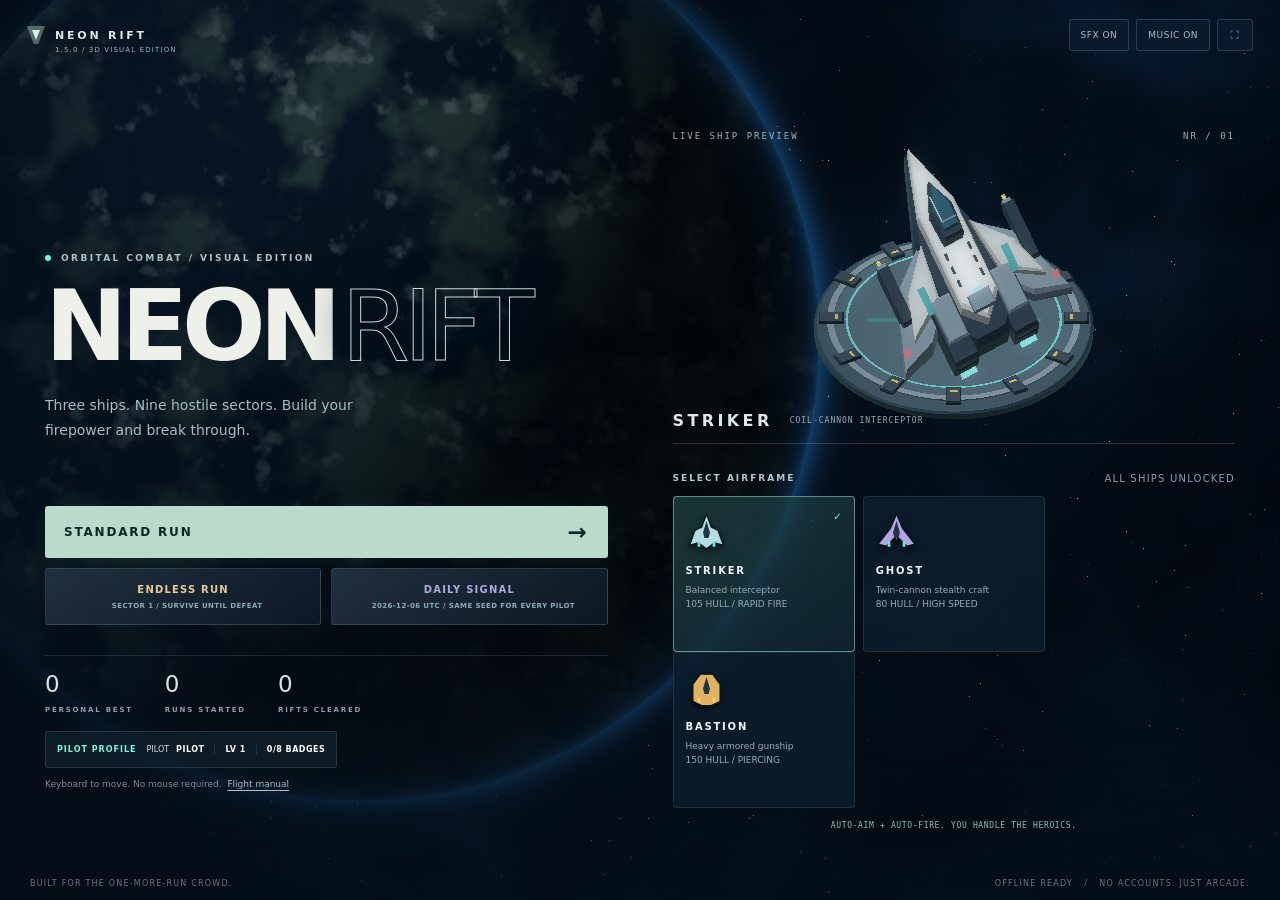
==== commit 30a28b7f: "Assemble tested Neon Rift 1.5 solid-model visual edition" ====
--- a/neon-rift.html
+++ b/neon-rift.html
@@ -6,7 +6,7 @@
 <meta name="theme-color" content="#080c16">
 <meta name="description" content="A complete, offline arcade survival game. Nine sectors. Three bosses. One more run.">
 <title>NEON RIFT - Arcade Survival</title>
-<meta name="application-version" content="1.4.0">
+<meta name="application-version" content="1.5.0">
 <link rel="icon" href="data:image/svg+xml,%3Csvg xmlns='http://www.w3.org/2000/svg' viewBox='0 0 64 64'%3E%3Crect width='64' height='64' rx='12' fill='%23080c16'/%3E%3Cpath d='M32 8 54 52 32 42 10 52Z' fill='%2317353b' stroke='%2378f8df' stroke-width='3'/%3E%3Cpath d='m32 22 6 15H26Z' fill='%23e3fff8'/%3E%3C/svg%3E">
 <style>
 :root{color-scheme:dark;--bg:#080c16;--panel:rgba(12,19,32,.95);--line:rgba(161,196,227,.15);--text:#edf5fa;--muted:#8d9eae;--cyan:#78f8df;--blue:#6eb8ff;--gold:#ffd78b;--pink:#ff678e;--font:Inter,ui-sans-serif,system-ui,-apple-system,BlinkMacSystemFont,"Segoe UI",sans-serif}
@@ -86,81 +86,35 @@
 @media(max-height:640px) and (min-width:601px){.v13-home-actions{margin-top:7px}.v13-home-actions .secondary{min-height:34px;padding:7px 10px}.v13-date{display:inline;margin-left:5px}}
 
 .v131-mode-grid{display:grid;grid-template-columns:1fr 1fr;gap:10px;margin-top:10px}.v131-endless{border-color:#ffd78b45;background:#2a2418;color:#ffe4a8}.v131-endless:hover{background:#382e1d}.v131-endless small,.v13-daily small{display:block;margin-left:8px;color:var(--muted);font-size:9px}.v131-pilot-prompt{position:fixed;inset:0;z-index:120;display:flex;align-items:center;justify-content:center;padding:24px;background:rgba(3,7,13,.82);backdrop-filter:blur(12px)}.v131-pilot-card{width:min(440px,100%);background:#0c1421;border:1px solid #78f8df55;border-radius:16px;padding:30px;box-shadow:0 30px 100px #000b}.v131-pilot-card h2{margin-bottom:8px}.v131-pilot-card p{font-size:12px;line-height:1.65;color:var(--muted);margin:0 0 18px}.v131-pilot-input{width:100%;border:1px solid #78f8df55;border-radius:9px;background:#07111d;color:var(--text);font:800 20px/1.2 var(--font);letter-spacing:.08em;padding:15px 16px;text-transform:uppercase;outline:none}.v131-pilot-input:focus{border-color:var(--cyan);box-shadow:0 0 0 3px #78f8df10}.v131-pilot-error{height:18px;margin:8px 0 0;color:var(--pink);font-size:10px;letter-spacing:.08em}.v131-pilot-actions{display:grid;grid-template-columns:1fr auto;gap:10px;margin-top:15px}.v131-pilot-actions .primary,.v131-pilot-actions .secondary{margin:0}.v131-endless-board{margin-top:18px}.v131-postwin-endless{border-color:#ffd78b66!important;background:#332a1d!important;color:#ffe8b2!important;font-weight:800}.v131-postwin-note{font-size:10px;color:var(--gold);text-align:center;margin:10px 0 2px;letter-spacing:.05em}@media(max-width:700px){.v131-mode-grid{grid-template-columns:1fr}.v131-pilot-card{padding:24px}.v131-pilot-actions{grid-template-columns:1fr}.v131-pilot-actions .secondary{order:2}}
-/* NEON RIFT 1.4 - premium arcade visual treatment. */
-:root{--v14-glass:rgba(8,15,27,.72);--v14-glass-strong:rgba(8,14,25,.9);--v14-edge:rgba(154,219,239,.18);--v14-shadow:0 28px 90px rgba(0,0,0,.42)}
-body.v14-visual{background:#040711}
-body.v14-visual #vignette{z-index:18;box-shadow:inset 0 0 190px rgba(0,0,0,.46),inset 0 -90px 150px rgba(0,0,0,.18);background:radial-gradient(circle at 50% 48%,transparent 45%,rgba(0,0,0,.12) 72%,rgba(0,0,0,.4) 100%)}
-body.v14-visual #vignette:before{content:"";position:absolute;inset:0;background:linear-gradient(110deg,rgba(120,248,223,.025),transparent 24%,transparent 70%,rgba(110,184,255,.025));mix-blend-mode:screen}
-body.v14-visual #vignette:after{content:"";position:absolute;inset:0;background:repeating-linear-gradient(180deg,rgba(255,255,255,.014) 0,rgba(255,255,255,.014) 1px,transparent 1px,transparent 4px);opacity:.25}
-body.v14-visual .topbar{filter:drop-shadow(0 10px 28px rgba(0,0,0,.4))}
-body.v14-visual .brand{color:#f4fbff;text-shadow:0 0 22px color-mix(in srgb,var(--cyan) 22%,transparent)}
-body.v14-visual .brand-mark{background:linear-gradient(145deg,color-mix(in srgb,var(--cyan) 20%,transparent),transparent);box-shadow:0 0 28px color-mix(in srgb,var(--cyan) 26%,transparent),inset 0 0 12px color-mix(in srgb,var(--cyan) 13%,transparent)}
-body.v14-visual .tool{background:linear-gradient(180deg,rgba(22,36,55,.76),rgba(8,16,28,.72));border-color:rgba(160,211,236,.2);box-shadow:inset 0 1px rgba(255,255,255,.03),0 8px 28px rgba(0,0,0,.2)}
-body.v14-visual .screen{background:rgba(3,7,14,.57);backdrop-filter:blur(12px) saturate(120%)}
-body.v14-visual .screen.home{background:linear-gradient(90deg,rgba(3,7,15,.92) 0%,rgba(3,7,15,.68) 42%,rgba(3,7,15,.16) 72%,transparent 100%);backdrop-filter:none}
-body.v14-visual .home-layout{gap:clamp(42px,7vw,96px)}
-body.v14-visual h1{color:#f5fbff;text-shadow:0 16px 55px rgba(0,0,0,.6),0 0 32px rgba(120,248,223,.06)}
-body.v14-visual h1 span{text-shadow:0 0 35px color-mix(in srgb,var(--cyan) 32%,transparent)}
-body.v14-visual .home-copy{color:#b5c7d5}
-body.v14-visual .live-dot{box-shadow:0 0 8px var(--cyan),0 0 24px color-mix(in srgb,var(--cyan) 55%,transparent);animation:v14Pulse 1.8s ease-in-out infinite}
-body.v14-visual .primary{position:relative;overflow:hidden;background:linear-gradient(110deg,color-mix(in srgb,var(--cyan) 92%,white 8%),var(--cyan));box-shadow:0 12px 42px color-mix(in srgb,var(--cyan) 16%,transparent),inset 0 1px rgba(255,255,255,.55);border:1px solid rgba(255,255,255,.15)}
-body.v14-visual .primary:before{content:"";position:absolute;inset:-80% auto -80% -35%;width:32%;transform:rotate(18deg);background:linear-gradient(90deg,transparent,rgba(255,255,255,.42),transparent);transition:left .5s ease}
-body.v14-visual .primary:hover:before{left:115%}
-body.v14-visual .secondary{background:linear-gradient(150deg,rgba(27,45,65,.82),rgba(11,20,34,.88));border-color:rgba(143,192,218,.2);box-shadow:inset 0 1px rgba(255,255,255,.025),0 8px 25px rgba(0,0,0,.12)}
-body.v14-visual .secondary:hover{border-color:color-mix(in srgb,var(--cyan) 48%,transparent);background:linear-gradient(150deg,rgba(35,61,78,.9),rgba(15,29,43,.94));box-shadow:0 8px 34px color-mix(in srgb,var(--cyan) 7%,transparent)}
-body.v14-visual .hangar{background:linear-gradient(145deg,rgba(18,35,54,.76),rgba(5,12,23,.69));border-color:rgba(141,198,224,.18);box-shadow:var(--v14-shadow),inset 0 1px rgba(255,255,255,.035);backdrop-filter:blur(20px) saturate(125%)}
-body.v14-visual .hangar:before{content:"SHIP BAY / LIVE TELEMETRY";position:absolute;right:20px;top:12px;color:rgba(170,211,228,.24);font-size:7px;font-weight:800;letter-spacing:.18em;pointer-events:none}
-body.v14-visual .rig{position:relative;overflow:hidden;border-bottom-color:rgba(158,205,227,.1);transition:transform .18s ease,background .18s ease,border-color .18s ease,box-shadow .18s ease}
-body.v14-visual .rig:before{content:"";position:absolute;left:0;top:18%;bottom:18%;width:2px;background:var(--cyan);opacity:0;box-shadow:0 0 12px var(--cyan)}
-body.v14-visual .rig:hover{transform:translateX(3px);background:linear-gradient(90deg,color-mix(in srgb,var(--cyan) 7%,transparent),transparent)}
-body.v14-visual .rig[aria-pressed=true]{background:linear-gradient(90deg,color-mix(in srgb,var(--cyan) 11%,transparent),rgba(10,21,33,.18));border-color:color-mix(in srgb,var(--cyan) 34%,transparent);box-shadow:inset 0 0 25px color-mix(in srgb,var(--cyan) 4%,transparent)}
-body.v14-visual .rig[aria-pressed=true]:before{opacity:1}
-body.v14-visual .rig svg{filter:drop-shadow(0 0 7px color-mix(in srgb,var(--cyan) 35%,transparent)) drop-shadow(0 7px 8px rgba(0,0,0,.28))}
-body.v14-visual .v131-mode-grid{gap:12px}
-body.v14-visual .v131-mode-grid .secondary,body.v14-visual .v13-home-actions .secondary{min-height:58px;align-items:flex-start;flex-direction:column;text-align:left;padding:12px 15px;border-radius:11px}
-body.v14-visual .v131-mode-grid .secondary small,body.v14-visual .v13-home-actions .secondary small{margin:5px 0 0;letter-spacing:.06em;line-height:1.35}
-body.v14-visual .v131-endless{background:linear-gradient(145deg,rgba(62,49,24,.68),rgba(18,20,24,.82));border-color:rgba(255,215,139,.25)}
-body.v14-visual .v13-daily{background:linear-gradient(145deg,rgba(35,31,68,.68),rgba(15,18,31,.82));border-color:rgba(167,161,255,.23)}
-body.v14-visual .career-strip{background:linear-gradient(90deg,rgba(7,15,26,.76),rgba(10,20,31,.48));border-color:rgba(144,196,221,.13);box-shadow:inset 0 1px rgba(255,255,255,.025)}
-body.v14-visual .panel,body.v14-visual .career-card{background:linear-gradient(145deg,rgba(15,28,43,.92),rgba(6,13,24,.94));border-color:rgba(147,199,224,.16);box-shadow:var(--v14-shadow),inset 0 1px rgba(255,255,255,.035);backdrop-filter:blur(18px) saturate(120%)}
-body.v14-visual .upgrade-card{overflow:hidden;background:linear-gradient(145deg,rgba(29,53,73,.94),rgba(9,20,34,.96));border-color:rgba(146,200,224,.2);box-shadow:0 18px 45px rgba(0,0,0,.18),inset 0 1px rgba(255,255,255,.025)}
-body.v14-visual .upgrade-card:before{content:"";position:absolute;inset:0;background:radial-gradient(circle at 12% 10%,color-mix(in srgb,var(--cyan) 11%,transparent),transparent 40%);pointer-events:none}
-body.v14-visual .upgrade-card:hover{transform:translateY(-5px) scale(1.008);box-shadow:0 22px 58px rgba(0,0,0,.26),0 0 28px color-mix(in srgb,var(--cyan) 7%,transparent)}
-body.v14-visual .status{padding:11px 13px;border:1px solid rgba(151,203,227,.14);border-radius:10px;background:linear-gradient(130deg,rgba(7,16,28,.82),rgba(14,28,42,.54));box-shadow:0 12px 36px rgba(0,0,0,.2),inset 0 1px rgba(255,255,255,.025);backdrop-filter:blur(12px)}
-body.v14-visual .bar{height:5px;background:rgba(40,58,75,.62);box-shadow:inset 0 1px 2px rgba(0,0,0,.5)}
-body.v14-visual .bar-fill{box-shadow:0 0 12px currentColor,0 0 24px color-mix(in srgb,var(--cyan) 25%,transparent)}
-body.v14-visual .score-block{padding:10px 13px 9px;border:1px solid rgba(151,203,227,.11);border-radius:10px;background:linear-gradient(230deg,rgba(7,16,28,.82),rgba(14,28,42,.46));box-shadow:0 12px 36px rgba(0,0,0,.18);backdrop-filter:blur(12px);min-width:150px}
-body.v14-visual .score-value{text-shadow:0 0 20px rgba(255,255,255,.08)}
-body.v14-visual .combo{text-shadow:0 0 16px rgba(255,215,139,.24)}
-body.v14-visual .sector{min-width:190px;padding:8px 14px 9px;border:1px solid rgba(151,203,227,.1);border-radius:10px;background:linear-gradient(180deg,rgba(7,15,27,.76),rgba(7,15,27,.32));box-shadow:0 12px 36px rgba(0,0,0,.18);backdrop-filter:blur(10px)}
-body.v14-visual .sector-progress{height:2px;background:rgba(78,104,124,.36)}
-body.v14-visual .sector-progress div{box-shadow:0 0 12px var(--cyan)}
-body.v14-visual .v13-mode-hud{margin-top:6px;color:color-mix(in srgb,var(--cyan) 82%,white 18%);text-shadow:0 0 14px color-mix(in srgb,var(--cyan) 26%,transparent)}
-body.v14-visual .ability{background:linear-gradient(145deg,rgba(13,27,43,.91),rgba(5,13,24,.94));border-color:rgba(150,203,226,.18);box-shadow:0 12px 35px rgba(0,0,0,.28),inset 0 1px rgba(255,255,255,.03);backdrop-filter:blur(12px);transition:transform .12s ease,border-color .15s ease,box-shadow .15s ease}
-body.v14-visual .ability.ready{border-color:color-mix(in srgb,var(--accent,var(--cyan)) 55%,transparent);box-shadow:0 0 25px color-mix(in srgb,var(--accent,var(--cyan)) 9%,transparent),0 12px 35px rgba(0,0,0,.28)}
-body.v14-visual .ability.ready strong{text-shadow:0 0 12px color-mix(in srgb,var(--accent,var(--cyan)) 40%,transparent)}
-body.v14-visual #bossHud{padding:9px 14px 11px;border:1px solid rgba(255,103,142,.16);border-radius:10px;background:linear-gradient(180deg,rgba(16,9,23,.78),rgba(8,9,19,.43));box-shadow:0 14px 40px rgba(0,0,0,.25);backdrop-filter:blur(10px)}
-body.v14-visual #bossName{text-shadow:0 0 16px currentColor}
-body.v14-visual #bossHud .bar{height:4px}
-body.v14-visual #bannerSmall{text-shadow:0 0 20px color-mix(in srgb,var(--cyan) 45%,transparent),0 3px 18px #000}
-body.v14-visual #bannerTitle{text-shadow:0 0 28px rgba(255,255,255,.11),0 5px 32px #000}
-body.v14-visual #toast{background:linear-gradient(135deg,rgba(20,40,57,.93),rgba(7,15,27,.94));border-color:rgba(147,203,227,.25);box-shadow:0 16px 48px rgba(0,0,0,.3);backdrop-filter:blur(12px)}
-body.v14-visual .v131-pilot-card{background:linear-gradient(145deg,rgba(14,29,43,.98),rgba(5,12,23,.98));border-color:color-mix(in srgb,var(--cyan) 42%,transparent);box-shadow:0 35px 120px #000d,0 0 50px color-mix(in srgb,var(--cyan) 7%,transparent)}
-#v14BossSting{position:fixed;inset:0;z-index:19;pointer-events:none;opacity:0;display:flex;align-items:center;justify-content:center;transition:opacity .22s ease}
-#v14BossSting:before,#v14BossSting:after{content:"";position:absolute;left:0;right:0;height:8.5vh;background:rgba(2,4,10,.92);transition:transform .38s cubic-bezier(.2,.75,.25,1)}
-#v14BossSting:before{top:0;transform:translateY(-110%)}#v14BossSting:after{bottom:0;transform:translateY(110%)}
-#v14BossSting .v14-sting-copy{text-align:center;transform:scale(.96);transition:transform .4s ease;filter:drop-shadow(0 12px 30px #000)}
-#v14BossSting .v14-sting-kicker{display:block;color:var(--pink);font-size:9px;font-weight:850;letter-spacing:.42em;margin-bottom:10px}
-#v14BossSting strong{display:block;color:#fff;font-size:clamp(29px,5vw,58px);font-weight:900;letter-spacing:-.045em;text-shadow:0 0 30px rgba(255,103,142,.18)}
-#v14BossSting span:last-child{display:block;margin-top:10px;color:#9eacba;font-size:9px;font-weight:750;letter-spacing:.22em}
-body.v14-boss-intro #v14BossSting{opacity:1}body.v14-boss-intro #v14BossSting:before,body.v14-boss-intro #v14BossSting:after{transform:translateY(0)}body.v14-boss-intro #v14BossSting .v14-sting-copy{transform:scale(1)}
-body.v14-boss-live #bossHud{animation:v14BossHud .34s ease-out both}
-body.v14-overdrive .ability#overdriveBtn{box-shadow:0 0 34px rgba(255,215,139,.2),0 12px 35px rgba(0,0,0,.3)}
-@keyframes v14Pulse{0%,100%{opacity:.65;transform:scale(.88)}50%{opacity:1;transform:scale(1.15)}}
-@keyframes v14BossHud{from{opacity:0;transform:translateX(-50%) translateY(-8px) scale(.97)}to{opacity:1;transform:translateX(-50%) translateY(0) scale(1)}}
-@media(pointer:coarse){body.v14-visual #vignette:after{opacity:.12}body.v14-visual .hangar{backdrop-filter:blur(12px)}body.v14-visual .status,body.v14-visual .score-block,body.v14-visual .sector,body.v14-visual .ability{backdrop-filter:blur(7px)}body.v14-visual .ability{box-shadow:0 8px 24px rgba(0,0,0,.22)}body.v14-visual .upgrade-card:hover{transform:none}}
-@media(max-width:600px){body.v14-visual .screen.home{background:linear-gradient(180deg,rgba(3,7,15,.78),rgba(3,7,15,.54))}body.v14-visual h1{text-shadow:0 10px 36px rgba(0,0,0,.55)}body.v14-visual .hangar:before{display:none}body.v14-visual .sector{min-width:128px;padding:6px 9px}body.v14-visual .status{padding:8px 9px}body.v14-visual .score-block{min-width:105px;padding:8px 9px}#v14BossSting:before,#v14BossSting:after{height:6.5vh}}
-@media(prefers-reduced-motion:reduce){body.v14-visual .live-dot{animation:none}#v14BossSting,#v14BossSting:before,#v14BossSting:after,#v14BossSting .v14-sting-copy{transition:none!important}body.v14-boss-live #bossHud{animation:none}}
+
+/* Neon Rift 1.5 - a new composition, not an overlay on the old hangar. */
+:root{--nr-zone:#62dfdb;--nr-line:rgba(155,189,205,.24);--nr-ink:#0b151f;--nr-metal:#c6d5d7}
+#nrScene{position:fixed;inset:0;width:100%;height:100%;pointer-events:none;z-index:0}#game{z-index:1}#vignette{z-index:2;box-shadow:inset 0 0 130px #03091366}
+body.nr15{background:#070e17}body.nr15 .screen.home{background:linear-gradient(90deg,#050e18d9,#07111c18 70%),linear-gradient(0deg,#050e1870,transparent 40%);padding:90px 38px 35px}
+body.nr15 .home-layout{display:grid;width:min(1190px,100%);grid-template-columns:1fr 1fr;grid-template-areas:'intro preview' 'modes hangar';gap:22px 65px;align-items:center}
+.nr-intro{grid-area:intro;align-self:end}.nr-modes{grid-area:modes}.nr-preview-wrap{grid-area:preview;min-width:0;position:relative}.nr-hangar{grid-area:hangar}
+body.nr15 .eyebrow{margin-bottom:18px;gap:10px}body.nr15 .eyebrow .tag{font-size:9px;letter-spacing:2.4px;color:#b1c9cb}
+body.nr15 h1{font-size:clamp(65px,7.7vw,109px);font-weight:850;letter-spacing:-.065em;line-height:.92;margin-bottom:21px;color:#edf1e9;text-shadow:0 2px 40px #081421}
+body.nr15 h1 span{color:transparent;-webkit-text-stroke:1px #c7dedb;display:inline;margin-left:.06em;font-weight:400}
+body.nr15 .home-copy{font-size:14px;line-height:1.8;max-width:370px;color:#a6bdc3;margin-bottom:0}
+.nr-preview-label{display:flex;justify-content:space-between;font:9px ui-monospace,monospace;letter-spacing:2px;color:#93b6be;margin-top:5px}#nrShipPreview{height:270px;pointer-events:none}.nr-preview-caption{display:flex;align-items:center;gap:17px;border-bottom:1px solid var(--nr-line);padding:0 0 13px}.nr-preview-caption strong{font-size:16px;letter-spacing:3.4px;color:#e0e8e5}.nr-preview-caption span{font:8px ui-monospace,monospace;letter-spacing:1px;color:#91aeb7}#nrRenderNote{font:10px/1.6 ui-monospace,monospace;color:#e4b68a;margin:5px 0 0;min-height:0}#nrRenderNote:empty{display:none}
+body.nr15 .hangar{padding:0;background:none;backdrop-filter:none;border:0;box-shadow:none;border-radius:0}.nr-hangar .hangar-head{margin:7px 0 12px}.nr-hangar .hangar-head .tag{font-size:9px;color:#b1c8cf;letter-spacing:2px}.nr-hangar .rig{display:inline-flex;flex-direction:column;width:calc((100% - 16px)/3);vertical-align:top;align-items:flex-start;margin:0 3px 0 0;padding:15px 12px;gap:12px;background:#0d1d2ce6;border:1px solid #59707f40;border-radius:4px;position:relative;min-height:156px}.nr-hangar .rig:last-of-type{margin-right:0}.nr-hangar .rig svg{height:41px;width:41px;filter:drop-shadow(0 3px 3px #0008)}.nr-hangar .rig strong{font-size:10px;letter-spacing:1.8px;margin-bottom:7px}.nr-hangar .rig small{font-size:9px;line-height:1.65;color:#94acb8}.nr-hangar .rig .check{position:absolute;right:12px;top:14px;font-size:10px}.nr-hangar .rig[aria-pressed=true]{border-color:#9ee5d188;background:linear-gradient(145deg,#29524f9e,#102330e8)}.nr-hangar .rig:hover{background:#284451c4;transform:translateY(-2px)}.nr-hangar .controls-mini{display:none}.nr-hangar .auto-note{margin:13px 0 0;font:8px ui-monospace,monospace;letter-spacing:.65px;color:#8bbfb9}
+body.nr15 .start-row{gap:14px;margin-top:0}body.nr15 .primary{border-radius:3px;background:#badacc;color:#0b2426;font-size:11px;letter-spacing:1.8px;padding:16px 19px;box-shadow:0 3px 25px #52dbbc13}body.nr15 .primary:hover{background:#def2e5}.nr-modes #startBtn{width:100%;justify-content:space-between;height:52px;font-size:12px}.nr-modes .start-note{display:none}.nr-modes .v131-mode-grid{gap:10px;margin-top:10px}.nr-modes .v131-mode-grid .secondary{border-radius:3px;margin:0;background:linear-gradient(145deg,#243442eb,#0c1926ee);border-color:#708f9e42;padding:13px 10px;font-size:10px;letter-spacing:1.2px;min-height:57px}.nr-modes .v131-mode-grid small{font-size:7px;margin-top:7px;letter-spacing:.4px;color:#8babb7}.nr-modes .v131-endless{color:#e5c99b}.nr-modes #dailyRunBtn{color:#acaadd}.nr-modes .home-stats{margin-top:20px;padding-top:15px;gap:32px}.nr-modes .home-stat strong{font-weight:400;font-size:23px;letter-spacing:0;color:#d8e6e4}.nr-modes .home-stat span{font-size:7px;letter-spacing:1.8px}.nr-modes .career-strip{margin-top:15px;padding:9px 11px;border-radius:3px;background:#101f2bd9;border-color:#627e8b44}.nr-modes .career-strip button{font-size:8px;letter-spacing:1px}.nr-modes .career-chip{font-size:8px}.nr-modes .home-help{margin-top:11px;font-size:9px}.nr-modes .home-help button{font-size:9px}body.nr15 .footer-note{font-size:8px;letter-spacing:1.2px;bottom:12px}
+body.nr15 .topbar{left:27px;right:27px;top:max(19px,env(safe-area-inset-top))}body.nr15 .brand{font-size:11px;letter-spacing:2.8px;color:#d9e9e5;position:relative;flex-wrap:wrap}body.nr15 .brand-mark{height:18px;width:18px;border:0;background:#b7d6c966;clip-path:polygon(0 0,100% 0,63% 100%,37% 100%);transform:none}body.nr15 .brand-mark:after{inset:4px 5px 4px 5px;background:#d5eee2;width:auto;height:auto;clip-path:polygon(0 0,100% 0,50% 100%)}#nrBuild{position:absolute;left:28px;top:20px;color:#91bdc0;font-size:7px;font-weight:500;letter-spacing:1.15px;white-space:nowrap}body.nr15 .tool{border-radius:3px;font-size:9px;font-weight:500;letter-spacing:.5px;height:32px;background:#0c1c2cd9;border-color:#7d9da74a}
+body.nr15 .status,body.nr15 .score-block{background:linear-gradient(110deg,#0b1827e6,#1127378c);border:1px solid #789ba240;border-radius:4px;padding:11px 12px;box-shadow:0 5px 28px #0002;backdrop-filter:blur(8px)}body.nr15 .status{width:234px;border-left:2px solid #9dcaba99}body.nr15 .status-top{font-size:9px;letter-spacing:1px}body.nr15 .status-bottom{font-size:8px;margin-top:7px;color:#8cabb6}body.nr15 .bar{height:5px;border-radius:1px;background:#59717d2e}body.nr15 .bar-fill{border-radius:1px}body.nr15 .score-block{min-width:136px;text-align:right;border-right:2px solid #e1c79677}body.nr15 .score-label{font-size:8px;color:#9bb2bd;letter-spacing:2px}body.nr15 .score-value{font-size:27px;font-weight:450;letter-spacing:0}body.nr15 .combo{font-size:9px;color:#e7c990}
+body.nr15 .sector{background:#0c1e2ee0;border:1px solid #7096a137;border-radius:3px;padding:8px 20px;min-width:230px;box-shadow:0 4px 28px #0002;top:17px}body.nr15 .sector .tag{font:9px ui-monospace,monospace;letter-spacing:2px;color:#cfdfdd}body.nr15 .sector-name{font-size:8px;color:#88a9b4}body.nr15 #runModeHud{font-size:7px;letter-spacing:.7px;color:var(--nr-zone);margin-top:5px}body.nr15 .sector-progress{width:100%;height:2px;background:#3d536155}body.nr15 #bossHud{top:104px;width:min(390px,36vw);padding:10px 13px;background:#141d28d4;border:1px solid #d3a2814a;border-radius:3px}body.nr15 #bossName{font:9px ui-monospace,monospace;letter-spacing:1.4px}body.nr15 #bossFill{box-shadow:0 0 12px #ff936470}
+body.nr15 .ability{border-radius:4px;background:#0b1b2bef;border-color:#738d9b59;padding:12px 17px}body.nr15 .ability strong{font-size:10px;letter-spacing:1.6px}body.nr15 .ability.ready{background:linear-gradient(150deg,#174343ec,#0b2230ec);border-color:#72d5bf80}body.nr15 #overdriveBtn.ready{background:linear-gradient(150deg,#463520f0,#181f28ee);border-color:#dcb27099}body.nr15 .ability-icon{font-size:26px}body.nr15 #movePad{background:radial-gradient(circle,#3b717744 0%,#173a4744 40%,#0b1a2633 72%);border-color:#accdcd4d;box-shadow:0 0 0 7px #85baba08,inset 0 0 22px #81dfd015}body.nr15 #moveKnob{background:radial-gradient(circle at 35% 30%,#9fbdbbbf,#456b7ca3 58%,#1d394b9c);border:1px solid #d3eee180;box-shadow:0 3px 8px #0006}body.nr15 #moveCaption{color:#b6d0d1;font-size:8px;letter-spacing:2px}
+body.nr15 .panel{background:linear-gradient(135deg,#182d3bf8,#09151ffb);border-radius:7px;border-color:#7199a047}body.nr15 .panel h2{font-size:33px;font-weight:650;letter-spacing:-1px}body.nr15 .panel .tag{color:#9de2d3;font-size:9px;letter-spacing:2px}body.nr15 .secondary{border-radius:4px;background:#253a48;border-color:#627e8a40}body.nr15 .upgrade-card{border-radius:5px;border-color:#68879066;background:linear-gradient(130deg,#2b434e,#10212f);padding:26px 23px}body.nr15 .upgrade-card strong{font-size:20px;font-weight:550;letter-spacing:-.4px}body.nr15 .upgrade-icon{font-size:34px}body.nr15 .upgrade-card:hover{border-color:#bde8d6;transform:translateY(-3px)}body.nr15 .upgrade-card .category{letter-spacing:2px;color:#a0dacc}body.nr15 .result-score{color:#d6e7df;font-weight:450}body.nr15 .career-card{border-radius:4px;background:#0d1f2ddc}body.nr15 .v131-pilot-card{background:linear-gradient(135deg,#213e4af5,#091820ff);border-radius:7px;border-color:#709aa361}body.nr15 .v131-pilot-card h2{font-weight:550;font-size:32px}body.nr15 .pilot-input,body.nr15 .v131-pilot-input{border-radius:3px;font-family:ui-monospace,monospace;letter-spacing:2px}
+#nrBossIntro{position:fixed;inset:28% 0 auto;z-index:14;pointer-events:none;display:flex;align-items:center;flex-direction:column;text-align:center;padding:22px 20px;background:linear-gradient(90deg,transparent,#090f1cd9 25%,#0b1422d9 75%,transparent);opacity:0;transform:translateY(-8px);transition:opacity .25s,transform .5s;border-top:1px solid #dfb38235;border-bottom:1px solid #dfb38235}.nr-boss-intro #nrBossIntro{opacity:1;transform:none}#nrBossIntro>span{font:9px ui-monospace,monospace;letter-spacing:4px;color:#e9be94}#nrBossIntro>strong{font-size:clamp(23px,4.3vw,46px);font-weight:650;letter-spacing:4px;color:#e3e9df;margin:10px 0}#nrBossIntro>small{font:8px ui-monospace,monospace;letter-spacing:2px;color:#aaafb0}.nr-boss-intro #banner{opacity:0!important}
+@media(max-height:750px) and (min-width:901px){body.nr15 .screen.home{padding-top:71px;padding-bottom:25px}body.nr15 .home-layout{gap:14px 65px}body.nr15 h1{font-size:80px}body.nr15 .home-copy{font-size:12px}#nrShipPreview{height:193px}.nr-hangar .rig{min-height:138px;padding:12px 10px;gap:9px}.nr-hangar .rig svg{height:31px;width:31px}.nr-modes .home-stats{margin-top:12px;padding-top:10px}.nr-modes .career-strip{margin-top:9px}}
+@media(max-width:900px){body.nr15 .screen.home{padding:77px 22px 30px}body.nr15 .home-layout{grid-template-columns:1fr;grid-template-areas:'intro' 'preview' 'hangar' 'modes';max-width:530px;gap:17px}body.nr15 .nr-intro h1{font-size:69px;margin-bottom:12px}body.nr15 .nr-intro .eyebrow{margin-bottom:12px}body.nr15 .home-copy{max-width:450px;font-size:12px;line-height:1.6}body.nr15 .nr-preview-label{font-size:8px;letter-spacing:1.3px}#nrShipPreview{height:200px}body.nr15 .nr-preview-caption{padding-bottom:9px}body.nr15 .nr-preview-caption strong{font-size:13px}body.nr15 .nr-preview-caption span{font-size:7px}body.nr15 .hangar-head{margin-top:0}.nr-hangar .rig{min-height:133px;padding:11px;gap:9px}.nr-hangar .rig small{font-size:8px}.nr-hangar .rig svg{width:33px;height:33px}.nr-hangar .controls-mini,.nr-hangar .auto-note{display:none}.nr-modes .career-strip{margin-top:12px}body.nr15 .footer-note{display:none}body.nr15 .home-stats{margin-top:14px;padding-top:13px}body.nr15 .home-stat strong{font-size:22px}body.nr15 .home-help{margin-bottom:6px}}
+@media(max-width:600px){body.nr15 .topbar{left:16px;right:16px;top:max(16px,env(safe-area-inset-top))}body.nr15 .brand{font-size:10px;letter-spacing:1.5px}body.nr15 .brand-mark{width:15px;height:17px}#nrBuild{left:25px;top:20px;font-size:6px;letter-spacing:.7px}body.nr15 .tools{gap:4px}body.nr15 .tool{font-size:8px;min-width:28px;padding:0 8px;height:30px}body.nr15 .screen.home{padding:74px 19px 27px;background:linear-gradient(180deg,#0815208c,#06101918 48%,#06101977)}body.nr15 .home-layout{gap:13px}body.nr15 .nr-intro h1{font-size:55px;letter-spacing:-2px;margin-bottom:9px}body.nr15 .nr-intro .eyebrow .tag{font-size:7px;letter-spacing:1.9px}body.nr15 .nr-intro .eyebrow{margin-bottom:10px}body.nr15 .home-copy{font-size:11px;line-height:1.6;max-width:345px}#nrShipPreview{height:158px}body.nr15 .nr-preview-label{font-size:7px}body.nr15 .nr-preview-caption{gap:12px}.nr-hangar .hangar-head{margin-bottom:8px}.nr-hangar .hangar-head .tag{font-size:8px}.nr-hangar .hangar-head .muted{font-size:7px}.nr-hangar .rig{padding:9px 8px;min-height:119px;gap:7px;margin-right:3px}.nr-hangar .rig strong{font-size:9px;letter-spacing:1.1px;margin-bottom:4px}.nr-hangar .rig small{font-size:7px;line-height:1.6}.nr-hangar .rig svg{width:30px;height:30px}.nr-hangar .rig .check{right:8px;top:10px}.nr-modes #startBtn{height:45px;font-size:10px;letter-spacing:1.7px}.nr-modes .v131-mode-grid .secondary{min-height:50px;font-size:9px;padding:10px 8px}.nr-modes .v131-mode-grid small{font-size:6px;letter-spacing:.3px}.nr-modes .home-stats{gap:27px;margin-top:13px;padding-top:12px}.nr-modes .home-stat strong{font-size:19px}.nr-modes .home-stat span{font-size:6px;letter-spacing:1.2px}.nr-modes .career-strip{gap:8px;padding:8px;min-height:33px}.nr-modes .career-chip{font-size:7px}.nr-modes .home-help{font-size:8px}body.nr15 .hud-top{left:13px;right:13px;top:max(85px,calc(env(safe-area-inset-top) + 62px));gap:10px}body.nr15 .status{width:176px;padding:9px 9px}body.nr15 .status-top{font-size:8px;letter-spacing:.4px}body.nr15 .status-bottom{font-size:6px;letter-spacing:0;margin-top:7px}body.nr15 .score-block{min-width:94px;padding:8px 9px}body.nr15 .score-value{font-size:21px}body.nr15 .score-label{font-size:7px;letter-spacing:1.2px}body.nr15 .combo{font-size:8px;height:10px}body.nr15 .sector{top:154px;left:50%;min-width:0;width:calc(100% - 26px);padding:7px 10px;border-radius:3px;display:grid;grid-template-columns:auto 1fr;gap:5px 10px;text-align:left;background:#0b1c2a99}body.nr15 .sector .tag{font-size:8px;letter-spacing:1.2px}body.nr15 .sector-name{font-size:7px;margin:0;text-align:right;letter-spacing:.4px}body.nr15 .sector-progress{grid-column:1/-1;order:5;margin:0}body.nr15 #runModeHud{grid-column:1/-1;margin:0;font-size:6px;letter-spacing:.5px}body.nr15 #bossHud{top:216px;width:calc(100% - 58px);padding:8px 10px;background:#191822bf}body.nr15 #bossName{font-size:7px;letter-spacing:1.3px}body.nr15 #banner{top:39%}body.nr15 .ability{border-radius:6px;padding:10px 12px}body.nr15 .ability-icon{font-size:23px}body.nr15 .ability strong{font-size:9px;letter-spacing:1px}body.nr15 .ability small{font-size:8px}body.nr15 #movePad{width:108px;height:108px}body.nr15 .panel{padding:24px 20px}body.nr15 .panel h2{font-size:28px}body.nr15 .upgrade-card{padding:16px 14px;min-height:165px}body.nr15 .upgrade-card strong{font-size:15px}body.nr15 .upgrade-icon{font-size:25px}body.nr15 .upgrade-card p{font-size:10px}body.nr15 #nrBossIntro{top:30%;padding:18px 12px}body.nr15 #nrBossIntro>strong{font-size:24px;letter-spacing:2px}body.nr15 #nrBossIntro>small{font-size:6px;letter-spacing:.8px}}
+@media(max-height:500px) and (min-width:601px){body.nr15 .screen.home{padding:63px 25px 24px}body.nr15 .home-layout{max-width:1000px;grid-template-columns:1fr 1fr;grid-template-areas:'intro preview' 'modes hangar';gap:15px 34px}body.nr15 .nr-intro h1{font-size:51px}body.nr15 .nr-intro .home-copy{font-size:10px}#nrShipPreview{height:132px}.nr-hangar .rig{min-height:120px}body.nr15 .sector{min-width:210px;top:13px;padding:6px 12px}body.nr15 .hud-top{top:70px;left:18px;right:18px}body.nr15 .status{width:182px;padding:7px 9px}body.nr15 .score-block{padding:7px 9px;min-width:110px}body.nr15 #bossHud{top:82px;width:31vw}body.nr15 #bossName{font-size:7px}body.nr15 .score-value{font-size:23px}body.nr15 .hud-bottom{bottom:14px}body.nr15 #movePad{width:94px;height:94px}body.nr15 #nrBossIntro>strong{font-size:25px}}
+@media(prefers-reduced-motion:reduce){#nrBossIntro{transition:none}body.nr15 .rig:hover,body.nr15 .upgrade-card:hover{transform:none}}
+
+body.nr15 .v131-mode-grid .secondary{display:flex;flex-direction:column;gap:0;align-items:center;justify-content:center}body.nr15.nr-boss-intro #banner{visibility:hidden!important}
+
+@media(max-width:600px){body.nr15.mobile-controls .sector{max-width:none;left:50%;width:calc(100% - 26px);top:calc(159px + env(safe-area-inset-top,0px));}body.nr15.mobile-controls .sector-progress{width:100%;margin:0}body.nr15.mobile-controls #bossHud{top:calc(225px + env(safe-area-inset-top,0px));width:calc(100% - 52px)}body.nr15.mobile-controls #toast{top:calc(270px + env(safe-area-inset-top,0px));font-size:10px;max-width:85vw}body.nr15.mobile-controls #banner{top:38%}body.nr15.mobile-controls #touchHint{bottom:148px;font-size:8px}}
 
 </style>
 <script>
@@ -219,7 +173,7 @@
 // Simulation values use seconds and world-space pixels, independent of display resolution.
 const $ = (id) => document.getElementById(id);
 const canvas = $('game');
-const ctx = canvas.getContext('2d', { alpha: false });
+const ctx = canvas.getContext('2d', { alpha: true });
 if (!ctx) {
   const notice = document.createElement('div');
   notice.className = 'fatal';
@@ -448,7 +402,7 @@
   document.body.classList.toggle('playing', state === 'playing');
   clearInput(); syncControlMode();
 }
-function focusButton(id) { requestAnimationFrame(() => { if (!$(id).hidden && $(id).offsetParent !== null) $(id).focus({ preventScroll: true }); }); }
+function focusButton(id) { queueMicrotask(() => { if (!$(id).hidden && $(id).offsetParent !== null) $(id).focus({ preventScroll: true }); }); }
 function banner(small, title, duration = 2.2) {
   $('bannerSmall').textContent = small; $('bannerTitle').textContent = title;
   $('banner').classList.add('visible'); bannerTime = duration;
@@ -2314,7 +2268,7 @@
 queueMicrotask(() => { ensureV13UI(); applyCareerTheme(); syncCheckpointButton(); });
 
 // NEON RIFT 1.3.1 - louder mobile mix, callsign onboarding and visible ranked Endless mode.
-const V131_VERSION = '1.4.0';
+const V131_VERSION = '1.5.0';
 const PILOT_CONFIRM_KEY = 'neon-rift-pilot-confirmed-v1';
 let pendingPilotMode = null;
 let v131Limiter = null;
@@ -2513,493 +2467,258 @@
 
 queueMicrotask(() => { ensureV131UI(); if (career.pilot !== 'PILOT') confirmPilot(); });
 
-// NEON RIFT 1.4 - procedural premium-arcade rendering and cinematic presentation.
-const V14_VERSION = '1.4.0';
-window.NEON_RIFT_VERSION = V14_VERSION;
-
-const v14Visual = {
-  sectorPulse: 0, dashPulse: 0, overdrivePulse: 0, bossPulse: 0, chroma: 0,
-  kickX: 0, kickY: 0, lastWave: 0, lastBossId: null, prevDash: 0, prevOverdrive: 0,
-  prevHurt: 0, bursts: [], bossTimer: 0
-};
-
-function v14Hash(n, salt = 0) {
-  const value = Math.sin(n * 127.1 + salt * 311.7) * 43758.5453123;
-  return value - Math.floor(value);
-}
-function v14RGBA(hex, alpha) {
-  const h = String(hex || '#ffffff').replace('#', '').slice(0, 6).padEnd(6, 'f');
-  const n = parseInt(h, 16);
-  return `rgba(${(n >> 16) & 255},${(n >> 8) & 255},${n & 255},${alpha})`;
-}
-function v14VisualWave() {
-  const wave = Math.max(1, G?.wave || 1);
-  return wave > 9 ? ((wave - 1) % 9) + 1 : wave;
-}
-function v14Palette() {
-  const wave = v14VisualWave();
-  if (wave <= 3) return { name: 'SIGNAL FRONTIER', bg0: '#030914', bg1: '#0a1d29', nebula: '#0f6572', accent: '#78f8df', secondary: '#6eb8ff', danger: '#ff678e', floor: '#5bc8d1' };
-  if (wave <= 6) return { name: 'ION WRECKAGE', bg0: '#080711', bg1: '#1b1825', nebula: '#68482e', accent: '#ffc77d', secondary: '#9f8cff', danger: '#ff716f', floor: '#9e8069' };
-  if (wave <= 8) return { name: 'FRACTURED VEIL', bg0: '#070612', bg1: '#181027', nebula: '#572d74', accent: '#c59bff', secondary: '#ff79be', danger: '#ff618f', floor: '#8f72b3' };
-  return { name: 'SOVEREIGN CORE', bg0: '#09050d', bg1: '#241020', nebula: '#7a243d', accent: '#ff7a9b', secondary: '#c59bff', danger: '#ffcf92', floor: '#a45a77' };
-}
-function v14Budget(desktop, mobile) { return coarse ? mobile : desktop; }
-function v14SyncCSSPalette() {
-  const palette = v14Palette();
-  const root = document.documentElement;
-  root.style.setProperty('--v14-sector', palette.accent);
-  root.style.setProperty('--v14-sector-secondary', palette.secondary);
-}
-
-function v14DrawBackground(time) {
-  const p = v14Palette();
-  ctx.globalCompositeOperation = 'source-over';
-  ctx.fillStyle = p.bg0; ctx.fillRect(0, 0, W, H);
-
-  const baseGlow = ctx.createRadialGradient(W * .52, H * .47, 0, W * .52, H * .47, Math.max(W, H) * .78);
-  baseGlow.addColorStop(0, p.bg1); baseGlow.addColorStop(.52, v14RGBA(p.nebula, .13)); baseGlow.addColorStop(1, p.bg0);
-  ctx.fillStyle = baseGlow; ctx.fillRect(0, 0, W, H);
-
-  const cx = typeof camera === 'object' ? camera.x : 0, cy = typeof camera === 'object' ? camera.y : 0;
-  const cloudCount = v14Budget(5, 3);
-  for (let i = 0; i < cloudCount; i++) {
-    const radius = Math.max(W, H) * (.24 + v14Hash(i, 8) * .24);
-    const x = ((v14Hash(i, 2) * (W + radius * .45) - cx * (.006 + i * .002) + radius * .2) % (W + radius * .4)) - radius * .2;
-    const y = ((v14Hash(i, 5) * (H + radius * .3) - cy * (.005 + i * .0015) + radius * .15) % (H + radius * .25)) - radius * .12;
-    const neb = ctx.createRadialGradient(x, y, 0, x, y, radius);
-    neb.addColorStop(0, v14RGBA(i % 2 ? p.nebula : p.secondary, coarse ? .10 : .13));
-    neb.addColorStop(.45, v14RGBA(p.nebula, .04)); neb.addColorStop(1, v14RGBA(p.nebula, 0));
-    ctx.fillStyle = neb; ctx.fillRect(x - radius, y - radius, radius * 2, radius * 2);
-  }
-
-  const stars = v14Budget(155, 82);
-  for (let i = 0; i < stars; i++) {
-    const layer = i % 3, depth = [.018, .034, .057][layer];
-    const sx = v14Hash(i, 11), sy = v14Hash(i, 19);
-    const x = ((sx * W - cx * depth) % W + W) % W;
-    const y = ((sy * H - cy * depth) % H + H) % H;
-    const bright = .19 + v14Hash(i, 23) * .42 + Math.sin(time * (.35 + layer * .09) + i) * .05;
-    const size = layer === 2 && i % 7 === 0 ? 1.7 : layer === 1 ? 1.15 : .8;
-    ctx.globalAlpha = Math.max(.08, bright); ctx.fillStyle = layer === 2 ? '#dffbff' : layer === 1 ? p.secondary : '#8fb0c0';
-    ctx.fillRect(x, y, size, size);
-    if (!coarse && layer === 2 && i % 17 === 0) {
-      ctx.globalAlpha *= .45; ctx.strokeStyle = p.accent; ctx.lineWidth = .6;
-      ctx.beginPath(); ctx.moveTo(x - 4, y); ctx.lineTo(x + 4, y); ctx.moveTo(x, y - 4); ctx.lineTo(x, y + 4); ctx.stroke();
+// Neon Rift 1.5: self-contained WebGL 2 scene renderer. No network assets.
+// Gameplay remains in the original simulation; this module receives presentation data only.
+const NR15 = (() => {
+  const C = h => { const n=parseInt(String(h).replace('#',''),16); return [(n>>16&255)/255,(n>>8&255)/255,(n&255)/255]; };
+  const norm = v => {const l=Math.hypot(...v)||1;return v.map(x=>x/l);};
+  const cross = (a,b)=>[a[1]*b[2]-a[2]*b[1],a[2]*b[0]-a[0]*b[2],a[0]*b[1]-a[1]*b[0]];
+  const sub=(a,b)=>a.map((x,i)=>x-b[i]);
+  const identity=()=>new Float32Array([1,0,0,0,0,1,0,0,0,0,1,0,0,0,0,1]);
+  function matrix(x=0,y=0,z=0,yaw=0,sx=1,sy=sx,sz=sx,pitch=0){const c=Math.cos(yaw),s=Math.sin(yaw),cp=Math.cos(pitch),sp=Math.sin(pitch);return [c*sx,s*sx,0,0,-s*cp*sy,c*cp*sy,sp*sy,0,s*sp*sz,-c*sp*sz,cp*sz,0,x,y,z,1];}
+  function point(m,p){return [m[0]*p[0]+m[4]*p[1]+m[8]*p[2]+m[12],m[1]*p[0]+m[5]*p[1]+m[9]*p[2]+m[13],m[2]*p[0]+m[6]*p[1]+m[10]*p[2]+m[14]];}
+  class Model {
+    constructor(){this.vertices=[];this.indices=[];}
+    face(points,color,emission=0){let n=norm(cross(sub(points[1],points[0]),sub(points[2],points[0]))),base=this.vertices.length/10,c=Array.isArray(color)?color:C(color);for(const p of points)this.vertices.push(...p,...n,...c,emission);for(let i=1;i<points.length-1;i++)this.indices.push(base,base+i,base+i+1);return this;}
+    prism(points,z,h,color,bevel=0,topColor=color){ // points run counterclockwise in x/y; caps face +z.
+      let pts=points.map(p=>[...p]);let area=0;for(let i=0;i<pts.length;i++){let a=pts[i],b=pts[(i+1)%pts.length];area+=a[0]*b[1]-a[1]*b[0];}if(area<0)pts.reverse();
+      let center=[pts.reduce((s,p)=>s+p[0],0)/pts.length,pts.reduce((s,p)=>s+p[1],0)/pts.length];let inner=pts.map(p=>{let dx=p[0]-center[0],dy=p[1]-center[1],l=Math.hypot(dx,dy)||1;return [p[0]-dx/l*bevel,p[1]-dy/l*bevel];});
+      let bottom=pts.map(p=>[p[0],p[1],z]),rim=pts.map(p=>[p[0],p[1],z+h-bevel*.65]),top=inner.map(p=>[p[0],p[1],z+h]);
+      this.face([...bottom].reverse(),color);
+      for(let i=0;i<pts.length;i++){let j=(i+1)%pts.length;this.face([bottom[i],bottom[j],rim[j],rim[i]],color);if(bevel)this.face([rim[i],rim[j],top[j],top[i]],topColor);}
+      this.face(top,topColor);return this;
     }
-  }
-
-  if (v14VisualWave() >= 7) {
-    ctx.globalAlpha = coarse ? .09 : .13; ctx.strokeStyle = p.secondary; ctx.lineWidth = 1;
-    for (let i = 0; i < v14Budget(5, 3); i++) {
-      const startX = W * (.08 + v14Hash(i, 44) * .84), startY = H * (.05 + v14Hash(i, 47) * .9);
-      ctx.beginPath(); ctx.moveTo(startX, startY);
-      for (let j = 1; j <= 6; j++) {
-        const xx = startX + Math.sin(i * 4.2 + j * 2.7) * 34 + j * (i % 2 ? 9 : -7);
-        const yy = startY + j * 38;
-        ctx.lineTo(xx, yy);
-      }
-      ctx.stroke();
-    }
-  }
-  ctx.globalAlpha = 1;
-}
-
-drawBackground = v14DrawBackground;
-
-function v14DrawFloor(time) {
-  const p = v14Palette(), wave = v14VisualWave();
-  const left = Math.max(15, camera.x - W / zoom / 2 - 45), right = Math.min(WORLD.w - 15, camera.x + W / zoom / 2 + 45);
-  const top = Math.max(15, camera.y - H / zoom / 2 - 45), bottom = Math.min(WORLD.h - 15, camera.y + H / zoom / 2 + 45);
-
-  const arena = ctx.createRadialGradient(WORLD.w / 2, WORLD.h / 2, 50, WORLD.w / 2, WORLD.h / 2, 850);
-  arena.addColorStop(0, v14RGBA(p.nebula, .055)); arena.addColorStop(.55, v14RGBA(p.bg1, .03)); arena.addColorStop(1, 'rgba(0,0,0,0)');
-  ctx.fillStyle = arena; ctx.fillRect(left, top, right - left, bottom - top);
-
-  const spacing = 96;
-  ctx.lineWidth = 1 / zoom; ctx.globalAlpha = coarse ? .045 : .06; ctx.strokeStyle = p.floor;
-  ctx.beginPath();
-  for (let x = Math.ceil(left / spacing) * spacing; x < right; x += spacing) { ctx.moveTo(x, top); ctx.lineTo(x, bottom); }
-  for (let y = Math.ceil(top / spacing) * spacing; y < bottom; y += spacing) { ctx.moveTo(left, y); ctx.lineTo(right, y); }
-  ctx.stroke();
-
-  ctx.globalAlpha = .13; ctx.fillStyle = p.accent;
-  for (let x = Math.ceil(left / 192) * 192; x < right; x += 192) for (let y = Math.ceil(top / 192) * 192; y < bottom; y += 192) {
-    ctx.fillRect(x - 2.5, y - .55, 5, 1.1); ctx.fillRect(x - .55, y - 2.5, 1.1, 5);
-  }
-
-  ctx.globalAlpha = wave >= 9 ? .17 : .085; ctx.strokeStyle = wave >= 9 ? p.danger : p.secondary; ctx.lineWidth = wave >= 9 ? 2 : 1;
-  for (const r of wave >= 9 ? [210, 330, 470, 620] : [310, 540]) {
-    ctx.setLineDash(wave >= 7 ? [14, 22] : [5, 30]); ctx.beginPath(); ctx.arc(WORLD.w / 2, WORLD.h / 2, r, time * .035, time * .035 + TAU); ctx.stroke();
-  }
-  ctx.setLineDash([]);
-
-  const debrisCount = v14Budget(18, 9);
-  for (let i = 0; i < debrisCount; i++) {
-    const x = 70 + v14Hash(i, wave * 7 + 2) * (WORLD.w - 140), y = 70 + v14Hash(i, wave * 11 + 3) * (WORLD.h - 140);
-    if (x < left - 80 || x > right + 80 || y < top - 80 || y > bottom + 80) continue;
-    const size = 12 + v14Hash(i, 71) * (wave >= 4 && wave <= 6 ? 44 : 26);
-    ctx.save(); ctx.translate(x, y); ctx.rotate(v14Hash(i, 79) * TAU + time * .006 * (i % 2 ? 1 : -1));
-    ctx.globalAlpha = wave >= 4 && wave <= 6 ? .12 : .065; ctx.fillStyle = wave >= 4 && wave <= 6 ? '#51433f' : '#23323e'; ctx.strokeStyle = p.floor; ctx.lineWidth = .8;
-    polygon(0, 0, size, 5 + i % 3, v14Hash(i, 83)); ctx.fill(); ctx.globalAlpha *= 1.7; ctx.stroke();
-    ctx.globalAlpha = .11; ctx.fillStyle = p.accent; ctx.fillRect(size * .15, -1, size * .45, 2); ctx.restore();
-  }
-
-  if (wave >= 7) {
-    ctx.strokeStyle = p.secondary; ctx.lineWidth = 1.4; ctx.globalAlpha = .11;
-    for (let i = 0; i < 6; i++) {
-      const x = 160 + v14Hash(i, 91) * (WORLD.w - 320), y = 150 + v14Hash(i, 97) * (WORLD.h - 300);
-      ctx.beginPath(); ctx.moveTo(x, y);
-      for (let j = 1; j < 6; j++) ctx.lineTo(x + Math.sin(i * 2.4 + j * 1.9) * (18 + j * 7), y + j * 32);
-      ctx.stroke();
-    }
-  }
-
-  if (wave >= 9) {
-    ctx.globalAlpha = .15; ctx.strokeStyle = p.accent; ctx.lineWidth = 2;
-    for (let i = 0; i < 8; i++) {
-      const a = i * TAU / 8 + time * .015;
-      ctx.save(); ctx.translate(WORLD.w / 2, WORLD.h / 2); ctx.rotate(a);
-      ctx.beginPath(); ctx.moveTo(520, -28); ctx.lineTo(675, -12); ctx.lineTo(705, 0); ctx.lineTo(675, 12); ctx.lineTo(520, 28); ctx.stroke(); ctx.restore();
-    }
-  }
-
-  ctx.globalAlpha = .31; ctx.strokeStyle = p.floor; ctx.lineWidth = 2.2;
-  roundedRect(18, 18, WORLD.w - 36, WORLD.h - 36, 30); ctx.stroke();
-  ctx.globalAlpha = .09; ctx.strokeStyle = p.accent; ctx.lineWidth = 1;
-  roundedRect(29, 29, WORLD.w - 58, WORLD.h - 58, 23); ctx.stroke();
-  ctx.globalAlpha = .24; ctx.fillStyle = p.accent; ctx.textAlign = 'center'; ctx.font = '800 9px system-ui, sans-serif';
-  ctx.fillText(`${p.name}  //  NR-${String(G?.wave || 1).padStart(2, '0')}`, WORLD.w / 2, WORLD.h / 2 + 4);
-  ctx.globalAlpha = 1;
-}
-
-drawFloor = v14DrawFloor;
-
-function v14DrawShowcaseShip(x, y, time) {
-  const rig = typeof selectedRig === 'string' ? selectedRig : 'striker';
-  const color = RIGS?.[rig]?.color || '#78f8df';
-  ctx.save(); ctx.translate(x, y); ctx.rotate(-.42 + Math.sin(time * .22) * .025); ctx.scale(coarse ? 2.15 : 3.15, coarse ? 2.15 : 3.15);
-  ctx.globalCompositeOperation = 'lighter';
-  const aura = ctx.createRadialGradient(0, 0, 4, 0, 0, 55); aura.addColorStop(0, v14RGBA(color, .13)); aura.addColorStop(1, v14RGBA(color, 0));
-  ctx.fillStyle = aura; ctx.beginPath(); ctx.arc(0, 0, 55, 0, TAU); ctx.fill();
-  ctx.globalAlpha = .19; ctx.fillStyle = color;
-  ctx.beginPath(); ctx.moveTo(-5, 13); ctx.lineTo(0, 42 + Math.sin(time * 9) * 3); ctx.lineTo(5, 13); ctx.closePath(); ctx.fill();
-  ctx.globalCompositeOperation = 'source-over'; ctx.globalAlpha = 1;
-  shipPath(rig); ctx.fillStyle = '#102b35'; ctx.strokeStyle = color; ctx.lineWidth = 1.15; ctx.shadowColor = color; ctx.shadowBlur = 10; ctx.fill(); ctx.stroke();
-  ctx.shadowBlur = 0; ctx.strokeStyle = '#bdfcf0'; ctx.globalAlpha = .5; ctx.lineWidth = .45;
-  ctx.beginPath(); ctx.moveTo(0, -16); ctx.lineTo(0, 7); ctx.moveTo(-10, 10); ctx.lineTo(-3, -2); ctx.moveTo(10, 10); ctx.lineTo(3, -2); ctx.stroke();
-  const glass = ctx.createLinearGradient(0, -14, 0, 3); glass.addColorStop(0, '#efffff'); glass.addColorStop(1, v14RGBA(color, .5));
-  ctx.globalAlpha = .9; ctx.fillStyle = glass; ctx.beginPath(); ctx.moveTo(0, -13); ctx.lineTo(4, 0); ctx.lineTo(-4, 0); ctx.closePath(); ctx.fill();
-  ctx.restore();
-}
-
-function v14DrawAttract(time) {
-  const p = v14Palette();
-  const x = W < 620 ? W * .69 : W * .74, y = H * .5, r = Math.min(W * .28, H * .42);
-  ctx.save(); ctx.translate(x, y); ctx.globalCompositeOperation = 'lighter';
-  for (let i = 0; i < v14Budget(6, 4); i++) {
-    const radius = r * (.48 + i * .13), a0 = time * (.025 + i * .004) * (i % 2 ? -1 : 1) + i;
-    ctx.globalAlpha = .07 + i * .012; ctx.strokeStyle = i % 2 ? p.secondary : p.accent; ctx.lineWidth = i === 0 ? 2.2 : 1;
-    ctx.setLineDash(i % 2 ? [10, 19] : [2, 25]); ctx.beginPath(); ctx.arc(0, 0, radius, a0, a0 + TAU * (.63 + i * .035)); ctx.stroke();
-  }
-  ctx.setLineDash([]);
-  const core = ctx.createRadialGradient(0, 0, 0, 0, 0, r * .72); core.addColorStop(0, v14RGBA(p.accent, .08)); core.addColorStop(.45, v14RGBA(p.nebula, .045)); core.addColorStop(1, v14RGBA(p.nebula, 0));
-  ctx.fillStyle = core; ctx.beginPath(); ctx.arc(0, 0, r * .72, 0, TAU); ctx.fill(); ctx.restore();
-
-  for (let i = 0; i < v14Budget(28, 14); i++) {
-    const a = v14Hash(i, 131) * TAU + time * (.01 + v14Hash(i, 137) * .018), dist = r * (.55 + v14Hash(i, 139) * .8);
-    const px = x + Math.cos(a) * dist, py = y + Math.sin(a * 1.07) * dist * .72;
-    ctx.globalAlpha = .12 + v14Hash(i, 149) * .25; ctx.fillStyle = i % 5 ? p.accent : p.secondary;
-    ctx.fillRect(px, py, i % 5 ? 1 : 2, i % 5 ? 1 : 2);
-  }
-  ctx.globalAlpha = 1;
-  v14DrawShowcaseShip(x - r * .08, y + Math.sin(time * .8) * 4, time);
-}
-
-drawAttract = v14DrawAttract;
-
-const drawPlayerV14Base = drawPlayer;
-drawPlayer = function drawPlayerV14(time) {
-  if (!player || state === 'dead') return drawPlayerV14Base(time);
-  const color = RIGS[player.rig].color, speed = Math.hypot(player.vx, player.vy);
-  if (speed > 12) {
-    const dx = player.vx / speed, dy = player.vy / speed, length = Math.min(92, 30 + speed * .15 + (player.dashTime > 0 ? 42 : 0));
-    ctx.save(); ctx.globalCompositeOperation = 'lighter'; ctx.lineCap = 'round';
-    ctx.globalAlpha = player.dashTime > 0 ? .25 : .09; ctx.strokeStyle = player.overdrive > 0 ? '#ffd78b' : color; ctx.lineWidth = player.dashTime > 0 ? 9 : 4;
-    ctx.beginPath(); ctx.moveTo(player.x - dx * 8, player.y - dy * 8); ctx.lineTo(player.x - dx * length, player.y - dy * length); ctx.stroke();
-    ctx.globalAlpha *= 1.5; ctx.lineWidth = 1.2; ctx.strokeStyle = '#eaffff'; ctx.stroke(); ctx.restore();
-  }
-  drawPlayerV14Base(time);
-  ctx.save(); ctx.translate(player.x, player.y); ctx.rotate(player.angle + Math.PI / 2);
-  ctx.globalCompositeOperation = 'lighter'; ctx.globalAlpha = .32; ctx.strokeStyle = player.overdrive > 0 ? '#ffe1a0' : color; ctx.lineWidth = .8;
-  if (player.rig === 'bastion') {
-    ctx.beginPath(); ctx.moveTo(-15, 7); ctx.lineTo(-11, -3); ctx.lineTo(-3, -13); ctx.moveTo(15, 7); ctx.lineTo(11, -3); ctx.lineTo(3, -13); ctx.stroke();
-    ctx.fillStyle = color; ctx.fillRect(-14, 8, 3, 4); ctx.fillRect(11, 8, 3, 4);
-  } else if (player.rig === 'ghost') {
-    ctx.beginPath(); ctx.moveTo(-16, 13); ctx.lineTo(-7, -3); ctx.lineTo(0, -18); ctx.lineTo(7, -3); ctx.lineTo(16, 13); ctx.stroke();
-    ctx.fillStyle = color; ctx.beginPath(); ctx.arc(-12, 11, 1.6, 0, TAU); ctx.arc(12, 11, 1.6, 0, TAU); ctx.fill();
-  } else {
-    ctx.beginPath(); ctx.moveTo(-13, 13); ctx.lineTo(-6, 1); ctx.lineTo(0, -17); ctx.lineTo(6, 1); ctx.lineTo(13, 13); ctx.stroke();
-    ctx.fillStyle = color; ctx.fillRect(-10, 10, 2.5, 3); ctx.fillRect(7.5, 10, 2.5, 3);
-  }
-  const canopy = ctx.createRadialGradient(0, -5, 0, 0, -5, 8); canopy.addColorStop(0, 'rgba(255,255,255,.68)'); canopy.addColorStop(1, v14RGBA(color, 0));
-  ctx.fillStyle = canopy; ctx.beginPath(); ctx.arc(0, -5, 8, 0, TAU); ctx.fill();
-  ctx.restore();
-};
-
-const drawEnemyV14Base = drawEnemy;
-drawEnemy = function drawEnemyV14(e, time) {
-  if (!e || e.dead) return;
-  if (e.type !== 'boss') {
-    const speed = Math.hypot(e.vx || 0, e.vy || 0);
-    if (speed > 18 && e.warmup <= 0) {
-      const dx = e.vx / speed, dy = e.vy / speed;
-      ctx.save(); ctx.globalCompositeOperation = 'lighter'; ctx.globalAlpha = .055; ctx.strokeStyle = e.color; ctx.lineWidth = Math.max(2, e.r * .18); ctx.lineCap = 'round';
-      ctx.beginPath(); ctx.moveTo(e.x, e.y); ctx.lineTo(e.x - dx * Math.min(36, speed * .09), e.y - dy * Math.min(36, speed * .09)); ctx.stroke(); ctx.restore();
-    }
-  }
-  drawEnemyV14Base(e, time);
-  if (e.type === 'boss' || e.dead || e.warmup > 0) return;
-  const angle = e.windup > 0 || e.chargeTime > 0 ? e.chargeAngle : e.type === 'gunner' && e.aimLocked ? e.aimAngle : Math.atan2(player.y - e.y, player.x - e.x);
-  ctx.save(); ctx.translate(e.x, e.y); ctx.rotate(angle + Math.PI / 2); ctx.globalCompositeOperation = 'lighter';
-  const core = ctx.createRadialGradient(0, 0, 0, 0, 0, Math.max(8, e.r * .72)); core.addColorStop(0, v14RGBA(e.color, e.hit > 0 ? .52 : .25)); core.addColorStop(1, v14RGBA(e.color, 0));
-  ctx.fillStyle = core; ctx.beginPath(); ctx.arc(0, 0, Math.max(8, e.r * .72), 0, TAU); ctx.fill();
-  ctx.globalAlpha = .42; ctx.strokeStyle = '#ffffff'; ctx.lineWidth = .55;
-  if (e.type === 'gunner') { ctx.strokeRect(-e.r * .42, -e.r * .42, e.r * .84, e.r * .84); }
-  else if (e.type === 'brute') { polygon(0, 0, e.r * .68, 6, -Math.PI / 2); ctx.stroke(); }
-  else { ctx.beginPath(); ctx.moveTo(0, -e.r * .72); ctx.lineTo(0, e.r * .38); ctx.stroke(); }
-  ctx.fillStyle = e.color; ctx.globalAlpha = .65; ctx.beginPath(); ctx.arc(0, 1, Math.max(1.5, e.r * .09), 0, TAU); ctx.fill();
-  ctx.restore();
-};
-
-const drawBossV14Base = drawBoss;
-drawBoss = function drawBossV14(e, time) {
-  const stage = Math.min(3, Math.max(1, e.stage || Math.floor((G?.wave || 3) / 3))), phase2 = e.hp < e.maxHp * .48;
-  const color = phase2 ? '#ff9b88' : e.color;
-  ctx.save(); ctx.translate(e.x, e.y); ctx.globalCompositeOperation = 'lighter';
-  const aura = ctx.createRadialGradient(0, 0, e.r * .35, 0, 0, e.r * 2.45); aura.addColorStop(0, v14RGBA(color, .14)); aura.addColorStop(.45, v14RGBA(color, .045)); aura.addColorStop(1, v14RGBA(color, 0));
-  ctx.fillStyle = aura; ctx.beginPath(); ctx.arc(0, 0, e.r * 2.45, 0, TAU); ctx.fill();
-  ctx.globalAlpha = phase2 ? .24 : .15; ctx.strokeStyle = color; ctx.lineWidth = 1.2;
-  const ringCount = stage === 1 ? 6 : stage === 2 ? 8 : 10;
-  for (let i = 0; i < ringCount; i++) {
-    const a = i * TAU / ringCount + time * (.12 + stage * .018) * (stage === 2 ? -1 : 1);
-    const r0 = e.r * 1.26, r1 = e.r * (stage === 3 ? 1.74 : 1.58);
-    ctx.beginPath(); ctx.arc(0, 0, r0, a, a + .16 + stage * .025); ctx.stroke();
-    ctx.beginPath(); ctx.moveTo(Math.cos(a) * r0, Math.sin(a) * r0); ctx.lineTo(Math.cos(a + .04) * r1, Math.sin(a + .04) * r1); ctx.stroke();
-  }
-  ctx.restore();
-
-  drawBossV14Base(e, time);
-
-  ctx.save(); ctx.translate(e.x, e.y); ctx.globalCompositeOperation = 'lighter';
-  const count = stage === 1 ? 6 : stage === 2 ? 8 : 10;
-  ctx.rotate(-time * (.09 + stage * .02));
-  for (let i = 0; i < count; i++) {
-    ctx.save(); ctx.rotate(i * TAU / count); ctx.translate(e.r * 1.1, 0);
-    ctx.globalAlpha = phase2 ? .44 : .29; ctx.fillStyle = color; ctx.strokeStyle = '#fff'; ctx.lineWidth = .45;
-    ctx.beginPath(); ctx.moveTo(-4, -3); ctx.lineTo(12 + stage * 3, -1); ctx.lineTo(18 + stage * 2, 0); ctx.lineTo(12 + stage * 3, 1); ctx.lineTo(-4, 3); ctx.closePath(); ctx.fill(); ctx.globalAlpha *= .65; ctx.stroke(); ctx.restore();
-  }
-  if (stage === 3) {
-    for (let i = 0; i < 3; i++) {
-      const a = time * .48 + i * TAU / 3, rr = e.r * 1.72;
-      const x = Math.cos(a) * rr, y = Math.sin(a) * rr;
-      const halo = ctx.createRadialGradient(x, y, 0, x, y, 14); halo.addColorStop(0, v14RGBA(color, .55)); halo.addColorStop(1, v14RGBA(color, 0)); ctx.fillStyle = halo; ctx.beginPath(); ctx.arc(x, y, 14, 0, TAU); ctx.fill();
-      ctx.globalAlpha = .8; ctx.fillStyle = '#fff'; ctx.beginPath(); ctx.arc(x, y, 2.1, 0, TAU); ctx.fill();
-    }
-  }
-  ctx.globalAlpha = phase2 ? .48 : .30; ctx.strokeStyle = phase2 ? '#fff0d8' : color; ctx.lineWidth = 1;
-  ctx.beginPath(); ctx.arc(0, 0, e.r * (.43 + Math.sin(time * 5) * .025), 0, TAU); ctx.stroke();
-  ctx.restore();
-};
-
-const drawProjectilesV14Base = drawProjectiles;
-drawProjectiles = function drawProjectilesV14() {
-  ctx.save(); ctx.globalCompositeOperation = 'lighter'; ctx.lineCap = 'round';
-  for (const b of shots) {
-    const speed = Math.hypot(b.vx, b.vy) || 1, tail = b.critical ? 42 : 31;
-    ctx.globalAlpha = b.critical ? .13 : .075; ctx.strokeStyle = b.color; ctx.lineWidth = Math.max(4, b.r * (b.critical ? 5.8 : 4.2));
-    ctx.beginPath(); ctx.moveTo(b.x, b.y); ctx.lineTo(b.x - b.vx / speed * tail, b.y - b.vy / speed * tail); ctx.stroke();
-  }
-  for (const b of hostileShots) {
-    ctx.globalAlpha = .10; ctx.fillStyle = b.color; ctx.shadowColor = b.color; ctx.shadowBlur = coarse ? 5 : 10;
-    ctx.beginPath(); ctx.arc(b.x, b.y, b.r * 2.1, 0, TAU); ctx.fill();
-  }
-  ctx.restore();
-  drawProjectilesV14Base();
-};
-
-const drawEffectsV14Base = drawEffects;
-drawEffects = function drawEffectsV14() {
-  drawEffectsV14Base();
-  ctx.save(); ctx.globalCompositeOperation = 'lighter'; ctx.lineCap = 'round';
-  const step = coarse && particles.length > 45 ? 2 : 1;
-  for (let i = 0; i < particles.length; i += step) {
-    const p = particles[i], speed = Math.hypot(p.vx, p.vy) || 1, alpha = Math.max(0, p.life / p.maxLife);
-    const len = Math.min(12, 2 + speed * .022);
-    ctx.globalAlpha = alpha * .34; ctx.strokeStyle = p.color; ctx.lineWidth = Math.max(.65, p.size * .42);
-    ctx.beginPath(); ctx.moveTo(p.x, p.y); ctx.lineTo(p.x - p.vx / speed * len, p.y - p.vy / speed * len); ctx.stroke();
-  }
-  for (const r of rings) {
-    const progress = 1 - r.life / r.maxLife, radius = lerp(r.start, r.radius, 1 - (1 - progress) ** 2);
-    ctx.globalAlpha = (1 - progress) * .16; ctx.strokeStyle = r.color; ctx.lineWidth = 8 * (1 - progress) + 1;
-    ctx.beginPath(); ctx.arc(r.x, r.y, Math.max(.1, radius), 0, TAU); ctx.stroke();
-  }
-  for (const burst of v14Visual.bursts) {
-    const t = 1 - burst.life / burst.maxLife, radius = burst.radius * (1 - (1 - t) ** 2);
-    const glow = ctx.createRadialGradient(burst.x, burst.y, 0, burst.x, burst.y, Math.max(1, radius));
-    glow.addColorStop(0, v14RGBA(burst.color, (1 - t) * (burst.boss ? .18 : .08))); glow.addColorStop(1, v14RGBA(burst.color, 0));
-    ctx.globalAlpha = 1; ctx.fillStyle = glow; ctx.beginPath(); ctx.arc(burst.x, burst.y, Math.max(1, radius), 0, TAU); ctx.fill();
-    ctx.globalAlpha = (1 - t) * (burst.boss ? .62 : .26); ctx.strokeStyle = burst.color; ctx.lineWidth = burst.boss ? 3.2 : 1.3; ctx.beginPath(); ctx.arc(burst.x, burst.y, Math.max(1, radius * .75), 0, TAU); ctx.stroke();
-  }
-  ctx.restore(); ctx.globalAlpha = 1;
-};
-
-const killEnemyV14Base = killEnemy;
-killEnemy = function killEnemyV14(e) {
-  const wasDead = e?.dead;
-  killEnemyV14Base(e);
-  if (!e || wasDead || !e.dead) return;
-  const boss = e.type === 'boss';
-  v14Visual.bursts.push({ x: e.x, y: e.y, color: e.color, life: boss ? .95 : .34, maxLife: boss ? .95 : .34, radius: boss ? 190 : e.type === 'brute' ? 52 : 34, boss });
-  if (boss) { v14Visual.bossPulse = 1; v14Visual.chroma = coarse ? .18 : .65; v14Visual.sectorPulse = 1; }
-};
-
-const beginClearV14Base = beginClear;
-beginClear = function beginClearV14() { const before = G?.clearing; beginClearV14Base(); if (!before && G?.clearing) v14Visual.sectorPulse = Math.max(v14Visual.sectorPulse, .52); };
-
-function v14Tick(dt) {
-  v14Visual.sectorPulse = Math.max(0, v14Visual.sectorPulse - dt * 1.8);
-  v14Visual.dashPulse = Math.max(0, v14Visual.dashPulse - dt * 4.6);
-  v14Visual.overdrivePulse = Math.max(0, v14Visual.overdrivePulse - dt * 1.25);
-  v14Visual.bossPulse = Math.max(0, v14Visual.bossPulse - dt * 1.1);
-  v14Visual.chroma = Math.max(0, v14Visual.chroma - dt * 2.2);
-  v14Visual.kickX *= Math.exp(-dt * 9); v14Visual.kickY *= Math.exp(-dt * 9);
-  for (const burst of v14Visual.bursts) burst.life -= dt;
-  v14Visual.bursts = v14Visual.bursts.filter((burst) => burst.life > 0).slice(-45);
-
-  if (player) {
-    if (player.dashTime > 0 && v14Visual.prevDash <= 0) {
-      v14Visual.dashPulse = 1; const a = player.angle || 0; v14Visual.kickX -= Math.cos(a) * 10; v14Visual.kickY -= Math.sin(a) * 10;
-    }
-    if (player.overdrive > 0 && v14Visual.prevOverdrive <= 0) { v14Visual.overdrivePulse = 1; v14Visual.chroma = coarse ? .06 : .18; }
-    v14Visual.prevDash = player.dashTime; v14Visual.prevOverdrive = player.overdrive;
-  } else { v14Visual.prevDash = 0; v14Visual.prevOverdrive = 0; }
-  if (hurtFlash > v14Visual.prevHurt + .03) { v14Visual.chroma = Math.max(v14Visual.chroma, coarse ? .08 : .24); }
-  v14Visual.prevHurt = hurtFlash;
-  document.body.classList.toggle('v14-overdrive', Boolean(player && player.overdrive > 0));
-}
-
-const simulateV14Base = simulate;
-simulate = function simulateV14(dt) { simulateV14Base(dt); v14Tick(dt); };
-
-function v14PostFX(time) {
-  const p = v14Palette();
-  ctx.save(); ctx.setTransform(dpr, 0, 0, dpr, 0, 0); ctx.globalCompositeOperation = 'screen';
-  if (player && (player.dashTime > 0 || player.overdrive > 0) && !save.motion) {
-    const intensity = Math.min(1, v14Visual.dashPulse + (player.overdrive > 0 ? .28 : 0));
-    const lines = v14Budget(18, 10);
-    ctx.translate(W / 2, H / 2); ctx.strokeStyle = player.overdrive > 0 ? '#ffd78b' : p.accent; ctx.lineWidth = 1;
-    for (let i = 0; i < lines; i++) {
-      const a = i * TAU / lines + time * .03, inner = Math.min(W, H) * (.26 + v14Hash(i, 211) * .12), outer = inner + 25 + v14Hash(i, 223) * 80;
-      ctx.globalAlpha = intensity * (.025 + v14Hash(i, 227) * .055);
-      ctx.beginPath(); ctx.moveTo(Math.cos(a) * inner, Math.sin(a) * inner); ctx.lineTo(Math.cos(a) * outer, Math.sin(a) * outer); ctx.stroke();
-    }
-    ctx.translate(-W / 2, -H / 2);
-  }
-
-  if (v14Visual.sectorPulse > 0) {
-    const flash = ctx.createRadialGradient(W / 2, H / 2, 0, W / 2, H / 2, Math.max(W, H) * .75);
-    flash.addColorStop(0, v14RGBA(p.accent, v14Visual.sectorPulse * .045)); flash.addColorStop(1, v14RGBA(p.accent, 0));
-    ctx.globalAlpha = 1; ctx.fillStyle = flash; ctx.fillRect(0, 0, W, H);
-  }
-  if (player && player.hp / player.maxHp < .3) {
-    const danger = (.3 - player.hp / player.maxHp) / .3 * (.08 + Math.sin(time * 4) * .02);
-    const edge = ctx.createRadialGradient(W / 2, H / 2, Math.min(W, H) * .28, W / 2, H / 2, Math.max(W, H) * .68);
-    edge.addColorStop(0, 'rgba(255,80,110,0)'); edge.addColorStop(1, `rgba(255,55,90,${danger})`); ctx.fillStyle = edge; ctx.fillRect(0, 0, W, H);
-  }
-  if (!coarse && v14Visual.chroma > .03) {
-    ctx.globalAlpha = v14Visual.chroma * .045; ctx.fillStyle = '#ff365f'; ctx.fillRect(0, 0, 3 + v14Visual.chroma * 7, H);
-    ctx.fillStyle = '#3ad9ff'; ctx.fillRect(W - 3 - v14Visual.chroma * 7, 0, 3 + v14Visual.chroma * 7, H);
-  }
-  ctx.restore(); ctx.globalAlpha = 1; ctx.globalCompositeOperation = 'source-over';
-}
-
-const renderV14Base = render;
-render = function renderV14() {
-  const originalZoom = zoom, originalX = camera.x, originalY = camera.y;
-  if (player && !save.motion) {
-    const speed = Math.hypot(player.vx, player.vy);
-    camera.x += player.vx * .012 + v14Visual.kickX;
-    camera.y += player.vy * .012 + v14Visual.kickY;
-    const dashZoom = v14Visual.dashPulse * .012, overdriveZoom = player.overdrive > 0 ? .008 : 0, bossZoom = v14Visual.bossPulse * -.016;
-    zoom = originalZoom * (1 + dashZoom + overdriveZoom + bossZoom + Math.min(.006, speed / 100000));
-  }
-  renderV14Base();
-  zoom = originalZoom; camera.x = originalX; camera.y = originalY;
-  v14PostFX(player && G ? G.elapsed : ambientTime);
-};
-
-function v14BossStageName() {
-  const stage = Math.min(3, Math.max(1, Math.floor((G?.wave || 3) / 3)));
-  return typeof bossDisplayName === 'function' ? bossDisplayName(stage) : ['THE GATEKEEPER','VOID WARDEN','RIFT SOVEREIGN'][stage - 1];
-}
-function v14BossIntro() {
-  ensureV14UI();
-  const sting = $('v14BossSting'); if (!sting) return;
-  sting.querySelector('strong').textContent = v14BossStageName();
-  sting.querySelector('.v14-sting-kicker').textContent = `SECTOR ${String(G?.wave || 0).padStart(2, '0')} / RIFT SIGNATURE`;
-  sting.querySelector('.v14-sting-copy span:last-child').textContent = v14VisualWave() >= 9 ? 'SOVEREIGN-CLASS ENTITY / MAXIMUM THREAT' : 'HOSTILE COMMAND ENTITY / WEAPONS FREE';
-  document.body.classList.add('v14-boss-intro');
-  clearTimeout(v14Visual.bossTimer);
-  v14Visual.bossTimer = setTimeout(() => document.body.classList.remove('v14-boss-intro'), save.motion ? 650 : 1550);
-  v14Visual.bossPulse = .7; v14Visual.chroma = coarse ? .03 : .12;
-}
-
-const nextSectorV14Base = nextSector;
-nextSector = function nextSectorV14() {
-  nextSectorV14Base();
-  v14SyncCSSPalette(); v14Visual.sectorPulse = .72; v14Visual.lastWave = G?.wave || 0;
-  if (G?.wave % 3 === 0) v14BossIntro();
-};
-
-const refreshHUDV14Base = refreshHUD;
-refreshHUD = function refreshHUDV14() {
-  refreshHUDV14Base();
-  v14SyncCSSPalette();
-  const bossLive = Boolean(G?.boss && !G.boss.dead && !['dead','won'].includes(state));
-  document.body.classList.toggle('v14-boss-live', bossLive);
-  if ($('sectorName') && G) $('sectorName').dataset.zone = v14Palette().name;
-};
-
-const endRunV14Base = endRun;
-endRun = function endRunV14(won, cause = '') {
-  endRunV14Base(won, cause);
-  v14Visual.sectorPulse = won ? 1 : .55; v14Visual.chroma = coarse ? .05 : won ? .26 : .15;
-  document.body.classList.remove('v14-boss-live', 'v14-boss-intro');
-};
-
-function ensureV14UI() {
-  document.body.classList.add('v14-visual');
-  if (!$('v14BossSting')) {
-    const sting = document.createElement('div'); sting.id = 'v14BossSting'; sting.setAttribute('aria-hidden', 'true');
-    sting.innerHTML = '<div class="v14-sting-copy"><span class="v14-sting-kicker">RIFT SIGNATURE</span><strong>HOSTILE ENTITY</strong><span>HOSTILE COMMAND ENTITY / WEAPONS FREE</span></div>';
-    document.body.appendChild(sting);
-  }
-  if ($('startBtn')) $('startBtn').title = 'Nine-sector campaign / permanent Standard leaderboard';
-  if ($('endlessRunBtn')) $('endlessRunBtn').title = 'Start at Sector 1 and survive until defeat / separate Endless leaderboard';
-  if ($('dailyRunBtn')) $('dailyRunBtn').title = 'Shared UTC seed / nine-sector Daily Signal leaderboard';
-  v14SyncCSSPalette();
-}
-
-window.__NEON_RIFT_VISUAL__ = Object.freeze({ version: V14_VERSION, renderer: 'canvas2d-premium', mobileTier: coarse ? 'mobile' : 'desktop' });
-if (new URLSearchParams(location.search).has('test')) {
-  window.render = render;
-  window.v14Palette = v14Palette;
-  window.v14Budget = v14Budget;
-  window.v14Visual = v14Visual;
-  window.refreshHUD = refreshHUD;
-  Object.defineProperty(window, 'G', { configurable: true, get: () => G, set: (value) => { G = value; } });
-}
-queueMicrotask(ensureV14UI);
+    box(x,y,z,w,l,h,c,b=0,yaw=0){let pts=[[-w/2,-l/2],[w/2,-l/2],[w/2,l/2],[-w/2,l/2]].map(p=>[x+p[0]*Math.cos(yaw)-p[1]*Math.sin(yaw),y+p[0]*Math.sin(yaw)+p[1]*Math.cos(yaw)]);return this.prism(pts,z,h,c,b);}
+    disc(x,y,z,r,h,c,n=20,bevel=0){return this.prism(Array.from({length:n},(_,i)=>[x+Math.cos(i/n*Math.PI*2)*r,y+Math.sin(i/n*Math.PI*2)*r]),z,h,c,bevel);}
+    glow(x,y,z,w,l,c,e=1.7,angle=0){let cc=Math.cos(angle),ss=Math.sin(angle);let ps=[[-w/2,-l/2],[w/2,-l/2],[w/2,l/2],[-w/2,l/2]].map(p=>[x+p[0]*cc-p[1]*ss,y+p[0]*ss+p[1]*cc,z]);this.face(ps,c,e);return this;}
+    ring(x,y,z,r,width,depth,c,n=64,begin=0,end=Math.PI*2,e=0){for(let i=0;i<n;i++){let a=begin+(end-begin)*i/n,b=begin+(end-begin)*(i+1)/n;let ro=r+width/2,ri=r-width/2;let p=[[x+Math.cos(a)*ri,y+Math.sin(a)*ri],[x+Math.cos(a)*ro,y+Math.sin(a)*ro],[x+Math.cos(b)*ro,y+Math.sin(b)*ro],[x+Math.cos(b)*ri,y+Math.sin(b)*ri]];if(e)this.face(p.map(p=>[...p,z+depth]),c,e);else this.prism(p,z,depth,c,0);}return this;}
+    sphere(x,y,z,r,c,e=0,n=16,rows=8,flatten=1){for(let j=0;j<rows;j++)for(let i=0;i<n;i++){let points=[];for(let[a,b]of[[i,j],[i+1,j],[i+1,j+1],[i,j+1]]){let th=b/rows*Math.PI,ph=a/n*Math.PI*2;points.push([x+r*Math.sin(th)*Math.cos(ph),y+r*Math.sin(th)*Math.sin(ph),z+r*Math.cos(th)*flatten]);}this.face(points.reverse(),c,e);}return this;}
+    add(other,m=identity()){let start=this.vertices.length/10;for(let i=0;i<other.vertices.length;i+=10){let v=other.vertices;let p=point(m,v.slice(i,i+3));let n=norm([m[0]*v[i+3]+m[4]*v[i+4]+m[8]*v[i+5],m[1]*v[i+3]+m[5]*v[i+4]+m[9]*v[i+5],m[2]*v[i+3]+m[6]*v[i+4]+m[10]*v[i+5]]);this.vertices.push(...p,...n,...v.slice(i+6,i+10));}for(const i of other.indices)this.indices.push(start+i);return this;}
+  }
+  const vertex=`#version 300 es
+precision highp float;
+layout(location=0) in vec3 position;layout(location=1) in vec3 normal;layout(location=2) in vec3 color;layout(location=3) in float emissive;
+layout(location=4) in mat4 model;layout(location=8) in vec4 info;
+uniform mat4 vp;out vec3 p,n,c;out vec4 extra;out float glow;out vec2 shadowUV;
+void main(){vec4 world=model*vec4(position,1.);p=world.xyz;n=normalize(mat3(model)*normal);c=color;glow=emissive;extra=info;shadowUV=position.xy;gl_Position=vp*world;}`;
+  const fragment=`#version 300 es
+precision highp float;in vec3 p,n,c;in vec4 extra;in float glow;in vec2 shadowUV;out vec4 outColor;
+uniform vec3 accent,eye;uniform float time;
+float hash(vec3 v){return fract(sin(dot(v,vec3(127.1,311.7,74.7)))*43758.5453);}
+void main(){if(extra.z>.5){float a=extra.w*(1.-smoothstep(.12,1.,length(shadowUV)));outColor=vec4(.002,.008,.014,a);return;}vec3 N=normalize(n);vec3 V=normalize(vec3(0.,.65,1.));vec3 L=normalize(vec3(-.5,-.6,1.));vec3 H=normalize(V+L);float d=max(dot(N,L),0.);float spec=pow(max(dot(N,H),0.),40.);float rim=pow(1.-max(dot(N,V),0.),3.);vec3 base=pow(c,vec3(2.2));
+float grain=hash(floor(p*1.7));base*=.96+grain*.075;
+vec3 lit=base*(.23+d*1.8)+vec3(.72,.85,.91)*spec*.12+accent*rim*.085;
+float ambientShadow=clamp(.65+N.z*.35,0.,1.);lit*=ambientShadow;
+if(glow>0.)lit=base*(1.05+glow*.7);lit+=base*glow*.25;
+if(extra.x>0.)lit=mix(lit,vec3(1.,.78,.48),min(.7,extra.x));
+if(extra.y>0.)lit=mix(lit,accent*1.7,extra.y*.26);
+if(p.z< -45.)lit*=.53;float fog=clamp((-p.z-100.)/1500.,0.,.30);lit=mix(lit,vec3(.005,.012,.026),fog);
+vec3 mapped=lit/(lit+vec3(.68));outColor=vec4(pow(mapped,vec3(.4545)),extra.w);}`;
+  const quadVS=`#version 300 es
+precision highp float;out vec2 uv;void main(){vec2 a=vec2((gl_VertexID<<1)&2,gl_VertexID&2);uv=a;gl_Position=vec4(a*2.-1.,0.,1.);}`;
+  const skyFS=`#version 300 es
+precision highp float;in vec2 uv;out vec4 outColor;uniform vec2 resolution,offset;uniform float time,zone;uniform vec3 accent;
+float hash(vec2 p){return fract(sin(dot(p,vec2(127.1,311.7)))*43758.5453);}float noise(vec2 p){vec2 i=floor(p),f=fract(p);f=f*f*(3.-2.*f);return mix(mix(hash(i),hash(i+vec2(1,0)),f.x),mix(hash(i+vec2(0,1)),hash(i+1.),f.x),f.y);}float fbm(vec2 p){float n=0.,a=.5;for(int i=0;i<4;i++){n+=noise(p)*a;p=mat2(.8,.6,-.6,.8)*p*2.05;a*=.5;}return n;}
+void main(){vec2 q=(uv-.5)*vec2(resolution.x/resolution.y,1.);vec2 cloud=q*2.8+offset*.000055+vec2(time*.001,0.);float f=fbm(cloud+fbm(cloud*1.4));vec3 fog=zone<.5?vec3(.035,.14,.23):zone<1.5?vec3(.24,.085,.042):zone<2.5?vec3(.115,.037,.19):vec3(.11,.038,.15);vec3 col=vec3(.006,.014,.03)+fog*pow(f,2.)*1.35;
+for(int layer=0;layer<2;layer++){vec2 stars=(q+offset*(.000022+float(layer)*.00002))*vec2(160.+float(layer)*90.);vec2 id=floor(stars),cell=fract(stars)-.5;float h=hash(id+float(layer)*37.);float d=length(cell);float s=smoothstep(.12,.01,d)*step(.991,h);col+=vec3(.55,.71,.85)*s*(.4+h)*(.85+.15*sin(time*.4+h*100.));}
+if(zone<2.5){vec2 pc=q-(zone<.5?vec2(-.31,.12):zone<1.5?vec2(.40,-.08):vec2(-.30,-.1))-offset*.000018;float radius=zone<.5?.51:zone<1.5?.46:.49;float r=length(pc);float atmosphere=exp(-max(0.,r-radius)*74.)*smoothstep(radius-.03,radius+.013,r);vec3 at=zone<.5?vec3(.10,.40,.66):zone<1.5?vec3(.69,.28,.085):vec3(.40,.18,.75);col+=at*atmosphere*.7;
+if(r<radius){float z=sqrt(max(0.,radius*radius-r*r));vec3 normal=normalize(vec3(pc/radius,z/radius));float lighting=max(dot(normal,normalize(vec3(-.6,.48,.35))),0.);float terrain=fbm(pc*16.+offset*.000004);float cl=fbm(pc*38.+vec2(time*.001,0));vec3 land=zone<.5?mix(vec3(.035,.09,.15),vec3(.22,.32,.28),smoothstep(.37,.64,terrain)):zone<1.5?mix(vec3(.14,.053,.036),vec3(.42,.26,.14),terrain):mix(vec3(.048,.023,.082),vec3(.22,.12,.28),terrain);land=mix(land,vec3(.63,.70,.69),smoothstep(.58,.79,cl)*.6);col=land*(.12+lighting*1.7)+at*pow(1.-normal.z,5.)*.8;}}
+else{vec2 pc=q-vec2(.0,.04)-offset*.000012;float r=length(pc),angle=atan(pc.y,pc.x);float rr=.20;float ring=exp(-abs(r-rr)*94.);float halo=exp(-abs(r-rr)*12.)*.16;vec2 disk=pc*vec2(1.,3.6);float dr=length(disk);float band=exp(-abs(dr-.31)*48.)*(.65+fbm(vec2(angle*4.,r*65.-time*.02)));vec3 fire=mix(vec3(.46,.18,.95),vec3(1.,.63,.22),smoothstep(-.3,.4,pc.x));col+=fire*(ring*1.6+halo+band*.8);if(r<rr*.90)col*=smoothstep(rr*.40,rr*.91,r)*.08;}
+col*=1.-dot(uv-.5,uv-.5)*.4;outColor=vec4(col,1.);}`;
+  const bloomFS=`#version 300 es
+precision highp float;in vec2 uv;out vec4 outColor;uniform sampler2D source;uniform vec2 delta;uniform int extract;
+void main(){vec3 c=texture(source,uv).rgb*.227;c+=texture(source,uv+delta*1.3846).rgb*.3162;c+=texture(source,uv-delta*1.3846).rgb*.3162;c+=texture(source,uv+delta*3.2308).rgb*.0703;c+=texture(source,uv-delta*3.2308).rgb*.0703;if(extract==1)c*=smoothstep(.60,.96,max(c.r,max(c.g,c.b)));outColor=vec4(c,1.);}`;
+  const finalFS=`#version 300 es
+precision highp float;in vec2 uv;out vec4 outColor;uniform sampler2D scene,bloom;uniform vec2 resolution;uniform float pulse,hurt,bloomAmount;uniform vec4 impacts[4];
+void main(){vec2 sampleUV=uv;for(int i=0;i<4;i++){vec2 d=(uv-impacts[i].xy)*vec2(resolution.x/resolution.y,1.);float r=length(d);float band=exp(-pow((r-impacts[i].z)*65.,2.));sampleUV+=normalize(d+vec2(.00001))*vec2(resolution.y/resolution.x,1.)*band*impacts[i].w;}vec2 px=1./resolution;vec3 c=texture(scene,sampleUV).rgb;vec3 n=texture(scene,sampleUV+vec2(0,px.y)).rgb,s=texture(scene,sampleUV-vec2(0,px.y)).rgb,e=texture(scene,sampleUV+vec2(px.x,0)).rgb,w=texture(scene,sampleUV-vec2(px.x,0)).rgb;float l=dot(c,vec3(.299,.587,.114)),maxL=max(max(dot(n,vec3(.333)),dot(s,vec3(.333))),max(dot(e,vec3(.333)),dot(w,vec3(.333))));float minL=min(min(dot(n,vec3(.333)),dot(s,vec3(.333))),min(dot(e,vec3(.333)),dot(w,vec3(.333))));c=mix(c,(n+s+e+w)*.25,clamp((maxL-minL-.20)*.45,0.,.3));c+=texture(bloom,uv).rgb*bloomAmount;float edge=pow(length((uv-.5)*1.45),3.);c+=vec3(.02,.12,.13)*pulse*edge;c=mix(c,vec3(.5,.025,.04),edge*hurt*.42);outColor=vec4(c,1.);}`;
+  class Engine {
+    constructor(canvas){this.canvas=canvas;this.gl=canvas.getContext('webgl2',{alpha:false,antialias:false,depth:true,stencil:false,powerPreference:'high-performance'});if(!this.gl)throw Error('WebGL 2 unavailable');let g=this.gl;this.program=this.compile(vertex,fragment);this.sky=this.compile(quadVS,skyFS);this.blur=this.compile(quadVS,bloomFS);this.final=this.compile(quadVS,finalFS);this.empty=g.createVertexArray();this.targets=[];this.models=new Map();this.batches=new Map();this.max=g.getParameter(g.MAX_TEXTURE_SIZE);this.w=0;this.h=0;this.quality='auto';this.drawCalls=0;this.triangles=0;this.enabled=true;this.lastError=null;this.targetSize=0;this.instanceBuffers=[];this.lastZone=-1;}
+    compile(v,f){let g=this.gl,p=g.createProgram();for(let[type,code]of[[g.VERTEX_SHADER,v],[g.FRAGMENT_SHADER,f]]){let s=g.createShader(type);g.shaderSource(s,code);g.compileShader(s);if(!g.getShaderParameter(s,g.COMPILE_STATUS)){let message=g.getShaderInfoLog(s);g.deleteShader(s);g.deleteProgram(p);throw Error(message);}g.attachShader(p,s);g.deleteShader(s);}g.linkProgram(p);if(!g.getProgramParameter(p,g.LINK_STATUS))throw Error(g.getProgramInfoLog(p));return{p,u:new Map()};}
+    use(p){this.gl.useProgram(p.p);this.current=p;}
+    uniform(name,type,value){let p=this.current,g=this.gl;if(!p.u.has(name))p.u.set(name,g.getUniformLocation(p.p,name));let u=p.u.get(name);if(u===null)return;if(type==='m')g.uniformMatrix4fv(u,false,value);else if(type===2)g.uniform2fv(u,value);else if(type===3)g.uniform3fv(u,value);else if(type===4)g.uniform4fv(u,value);else if(type==='i')g.uniform1i(u,value);else g.uniform1f(u,value);}
+    mesh(name,model){let g=this.gl,vao=g.createVertexArray(),v=g.createBuffer(),idx=g.createBuffer(),inst=g.createBuffer();g.bindVertexArray(vao);g.bindBuffer(g.ARRAY_BUFFER,v);g.bufferData(g.ARRAY_BUFFER,new Float32Array(model.vertices),g.STATIC_DRAW);g.bindBuffer(g.ELEMENT_ARRAY_BUFFER,idx);g.bufferData(g.ELEMENT_ARRAY_BUFFER,new Uint32Array(model.indices),g.STATIC_DRAW);let sizes=[3,3,3,1],off=0;for(let i=0;i<4;i++){g.enableVertexAttribArray(i);g.vertexAttribPointer(i,sizes[i],g.FLOAT,false,40,off*4);off+=sizes[i];}g.bindBuffer(g.ARRAY_BUFFER,inst);g.bufferData(g.ARRAY_BUFFER,80*100,g.DYNAMIC_DRAW);for(let i=4;i<9;i++){g.enableVertexAttribArray(i);g.vertexAttribPointer(i,4,g.FLOAT,false,80,(i-4)*16);g.vertexAttribDivisor(i,1);}let mesh={vao,v,idx,inst,count:model.indices.length};this.models.set(name,mesh);return mesh;}
+    destroyMesh(name){const m=this.models.get(name);if(!m)return;const g=this.gl;g.deleteVertexArray(m.vao);g.deleteBuffer(m.v);g.deleteBuffer(m.idx);g.deleteBuffer(m.inst);this.models.delete(name);}
+    target(w,h,depth=false){let g=this.gl,t=g.createTexture(),f=g.createFramebuffer(),d=null;g.bindTexture(g.TEXTURE_2D,t);g.texImage2D(g.TEXTURE_2D,0,g.RGBA8,w,h,0,g.RGBA,g.UNSIGNED_BYTE,null);g.texParameteri(g.TEXTURE_2D,g.TEXTURE_MIN_FILTER,g.LINEAR);g.texParameteri(g.TEXTURE_2D,g.TEXTURE_MAG_FILTER,g.LINEAR);g.texParameteri(g.TEXTURE_2D,g.TEXTURE_WRAP_S,g.CLAMP_TO_EDGE);g.texParameteri(g.TEXTURE_2D,g.TEXTURE_WRAP_T,g.CLAMP_TO_EDGE);g.bindFramebuffer(g.FRAMEBUFFER,f);g.framebufferTexture2D(g.FRAMEBUFFER,g.COLOR_ATTACHMENT0,g.TEXTURE_2D,t,0);if(depth){d=g.createRenderbuffer();g.bindRenderbuffer(g.RENDERBUFFER,d);g.renderbufferStorage(g.RENDERBUFFER,g.DEPTH_COMPONENT16,w,h);g.framebufferRenderbuffer(g.FRAMEBUFFER,g.DEPTH_ATTACHMENT,g.RENDERBUFFER,d);}if(g.checkFramebufferStatus(g.FRAMEBUFFER)!==g.FRAMEBUFFER_COMPLETE){g.deleteTexture(t);g.deleteFramebuffer(f);if(d)g.deleteRenderbuffer(d);throw Error('Render target unsupported');}return{t,f,d,w,h};}
+    resize(w,h,mobile){let budget=this.quality==='low'?520000:mobile?850000:1900000;let scale=Math.min(devicePixelRatio||1,mobile?1.5:1.25,Math.sqrt(budget/(w*h)),this.max/w,this.max/h);let nw=Math.max(2,Math.round(w*scale)),nh=Math.max(2,Math.round(h*scale));if(nw===this.w&&nh===this.h)return;let g=this.gl;let next=[];try{next.push(this.target(nw,nh,true));next.push(this.target(Math.ceil(nw/4),Math.ceil(nh/4)));next.push(this.target(Math.ceil(nw/4),Math.ceil(nh/4)));}catch(e){for(let t of next){g.deleteTexture(t.t);g.deleteFramebuffer(t.f);if(t.d)g.deleteRenderbuffer(t.d);}throw e;}for(let t of this.targets){g.deleteTexture(t.t);g.deleteFramebuffer(t.f);if(t.d)g.deleteRenderbuffer(t.d);}this.targets=next;this.w=nw;this.h=nh;this.canvas.width=nw;this.canvas.height=nh;}
+    ready(force=false){const g=this.gl;if(!this.fence)return true;if(force)g.finish();const status=g.clientWaitSync(this.fence,0,0);if(status===g.TIMEOUT_EXPIRED)return false;g.deleteSync(this.fence);this.fence=null;return true;}
+    begin(){this.batches.clear();}
+    add(name,x,y,z=0,yaw=0,s=1,hit=0,energy=0,alpha=1,sy=s,sz=s,pitch=0){let batch=this.batches.get(name);if(!batch){batch=[];this.batches.set(name,batch);}batch.push(...matrix(x,y,z,yaw,s,sy,sz,pitch),hit,energy,0,alpha);}
+    shadow(name,x,y,yaw,s,alpha){const key='softShadow';let batch=this.batches.get(key);if(!batch){batch=[];this.batches.set(key,batch);}const boss=name.startsWith('boss'),w=boss?90:name==='brute'?32:26,h=boss?72:31;batch.push(...matrix(x,y,-55,yaw,s*w,s*h,.002),0,0,1,alpha*.68);}
+    quad(){this.gl.bindVertexArray(this.empty);this.gl.drawArrays(this.gl.TRIANGLES,0,3);this.drawCalls++;}
+    tex(texture,unit){let g=this.gl;g.activeTexture(g.TEXTURE0+unit);g.bindTexture(g.TEXTURE_2D,texture);}
+    render({width,height,cx,cy,zoom,time,zone,accent,pulse=0,hurt=0,mobile=false,impacts=[]}){if(!this.enabled)return;this.resize(width,height,mobile);let g=this.gl,[scene,a,b]=this.targets;this.drawCalls=0;this.triangles=0;g.bindFramebuffer(g.FRAMEBUFFER,scene.f);g.viewport(0,0,this.w,this.h);g.clearColor(.015,.025,.04,1);g.clear(g.COLOR_BUFFER_BIT|g.DEPTH_BUFFER_BIT);g.disable(g.DEPTH_TEST);g.disable(g.CULL_FACE);g.disable(g.BLEND);this.use(this.sky);this.uniform('resolution',2,[width,height]);this.uniform('offset',2,[cx-1200,cy-900]);this.uniform('time',1,time);this.uniform('zone',1,zone);this.uniform('accent',3,C(accent));this.quad();g.enable(g.DEPTH_TEST);g.enable(g.CULL_FACE);g.frontFace(g.CW);g.depthFunc(g.LEQUAL);g.enable(g.BLEND);g.blendFunc(g.SRC_ALPHA,g.ONE_MINUS_SRC_ALPHA);this.use(this.program);
+      let sx=2*zoom/width,sy=2*zoom/height;let vp=new Float32Array([sx,0,0,0,0,-sy,-.00008,0,0,sy*.62,-.001,0,-cx*sx,cy*sy,cy*.00008,1]);this.uniform('vp','m',vp);this.uniform('time',1,time);this.uniform('accent',3,C(accent));
+      for(let[name,values]of this.batches){const m=this.models.get(name);if(!m||!values.length)continue;g.bindVertexArray(m.vao);g.bindBuffer(g.ARRAY_BUFFER,m.inst);g.bufferData(g.ARRAY_BUFFER,new Float32Array(values),g.DYNAMIC_DRAW);g.drawElementsInstanced(g.TRIANGLES,m.count,g.UNSIGNED_INT,0,values.length/20);this.drawCalls++;this.triangles+=m.count/3*values.length/20;}
+      g.disable(g.DEPTH_TEST);g.disable(g.CULL_FACE);g.disable(g.BLEND);this.use(this.blur);this.uniform('source','i',0);g.bindFramebuffer(g.FRAMEBUFFER,a.f);g.viewport(0,0,a.w,a.h);this.tex(scene.t,0);this.uniform('extract','i',1);this.uniform('delta',2,[1/this.w,1/this.h]);this.quad();if(this.quality!=='low'){g.bindFramebuffer(g.FRAMEBUFFER,b.f);this.tex(a.t,0);this.uniform('extract','i',0);this.uniform('delta',2,[1/a.w,0]);this.quad();g.bindFramebuffer(g.FRAMEBUFFER,a.f);this.tex(b.t,0);this.uniform('delta',2,[0,1/a.h]);this.quad();}
+      g.bindFramebuffer(g.FRAMEBUFFER,null);g.viewport(0,0,this.w,this.h);this.use(this.final);this.tex(scene.t,0);this.tex(a.t,1);this.uniform('scene','i',0);this.uniform('bloom','i',1);this.uniform('resolution',2,[this.w,this.h]);this.uniform('bloomAmount',1,this.quality==='low'?.1:.36);this.uniform('pulse',1,pulse);this.uniform('hurt',1,hurt);let imp=[];for(let i=0;i<4;i++)imp.push(...(impacts[i]||[0,0,0,0]));this.uniform('impacts[0]',4,imp);this.quad();if(this.fence)g.deleteSync(this.fence);this.fence=g.fenceSync(g.SYNC_GPU_COMMANDS_COMPLETE,0);g.flush();}
+  }
+  return {Engine,Model,matrix,C};
+})();
+
+// Authored solid geometry: hull plates, recessed components, thrusters and orbital structures.
+const NR15Art = (() => {
+ const {Model,matrix}=NR15;
+ const M={dark:'#182733',black:'#08131e',steel:'#647b8c',edge:'#9cafb8',white:'#dae6e9',ivory:'#b9c6ca',teal:'#358e90',cyan:'#51ebdf',glass:'#174657',amber:'#efb94a',gold:'#b58a48',red:'#d74750',pink:'#ff526b',purple:'#7774b6',lilac:'#b4a0de',green:'#75c669'};
+ function hull(b,pts,z,h,c=M.white,bevel=1.6){b.prism(pts,z,h,c,bevel);}
+ function engine(b,x,y,z,w=7,l=14,color=M.cyan){b.box(x,y,z,w,l,6,M.dark,1);b.box(x,y-2,z+5,w*.8,l*.65,3,M.steel,.7);b.box(x,y+l*.46,z+1,w*.86,2.8,3,M.black,.4);b.glow(x,y+l*.55,z+1.3,w*.66,2.6,color,2.4);for(let i=0;i<3;i++)b.box(x,y-4+i*3,z+7,w*.74,.8,.35,M.black);}
+ function gun(b,x,y,z,l=14){b.box(x,y,z,3.6,l,3.8,M.dark,.6);b.box(x,y-l*.4,z+.8,2.8,6,2,M.steel,.4);b.glow(x,y-l*.62,z+1.5,1.2,2.0,M.amber,1.8);}
+ function cockpit(b,x,y,z,w=8,l=18,color=M.glass){hull(b,[[x,y-l*.58],[x+w*.46,y-l*.1],[x+w*.4,y+l*.42],[x-w*.4,y+l*.42],[x-w*.46,y-l*.1]],z,5.2,M.dark,.8);hull(b,[[x,y-l*.47],[x+w*.33,y-l*.08],[x+w*.3,y+l*.29],[x-w*.3,y+l*.29],[x-w*.33,y-l*.08]],z+4.3,2.2,color,.35);b.glow(x-w*.25,y-1,z+6.7,.4,l*.48,'#b2edfa',.6,-.02);b.box(x,y+l*.18,z+6.9,w*.6,.5,.5,M.steel);}
+ function decal(b,x,y,z,w,l,c){b.glow(x,y,z,w,l,c,0);}
+ function ship(id){const b=new Model();
+  if(id==='striker'){
+   hull(b,[[0,-32],[9,-9],[11,19],[5,25],[-5,25],[-11,19],[-9,-9]],0,7,M.dark,2);
+   for(let s of[-1,1]){hull(b,[[s*7,-9],[s*20,1],[s*28,22],[s*17,19],[s*9,11]],1,5,M.steel,1.4);hull(b,[[s*8,-7],[s*18,4],[s*22,16],[s*10,9]],6,2.8,M.ivory,1);engine(b,s*10,17,1,8,20);gun(b,s*21,2,4,17);decal(b,s*14,8,9.1,2.2,8,M.teal);b.glow(s*25,17,6,2,2.2,M.red,1.5);}
+   hull(b,[[0,-31],[6,-13],[6,15],[0,21],[-6,15],[-6,-13]],7,5,M.white,1.2);cockpit(b,0,-9,11,8,17);b.box(0,16,12,7,5,1.3,M.steel,.5);b.glow(0,13,13.5,3,.7,M.cyan,1.6);
+   for(let y of[1,5,9]){b.box(-3.8,y,12,.7,2,.4,M.dark);b.box(3.8,y,12,.7,2,.4,M.dark);}b.glow(0,-26,10,1.2,3,M.amber,.7);
+  } else if(id==='ghost'){
+   hull(b,[[0,-32],[6,-17],[17,-7],[33,18],[24,23],[9,12],[0,22],[-9,12],[-24,23],[-33,18],[-17,-7],[-6,-17]],0,5,M.black,1.8);
+   for(let s of[-1,1]){hull(b,[[s*6,-20],[s*13,-5],[s*28,17],[s*20,17],[s*6,4]],5,3,M.purple,1);hull(b,[[s*14,0],[s*27,14],[s*23,14],[s*13,5]],8,1.5,M.lilac,.6);engine(b,s*15,15,2,7,11,M.lilac);gun(b,s*11,-15,2,13);b.glow(s*20,13,10,1,10,M.lilac,1.4,s*-.65);}
+   hull(b,[[0,-30],[5,-14],[5,8],[0,14],[-5,8],[-5,-14]],5,7,M.steel,1);cockpit(b,0,-8,11,7,18,'#504a92');b.glow(0,7,12.5,3,5,M.lilac,1.7);
+  }else{
+   hull(b,[[-15,-23],[15,-23],[24,-9],[24,23],[13,28],[-13,28],[-24,23],[-24,-9]],0,7,M.dark,2.2);
+   for(let s of[-1,1]){hull(b,[[s*10,-22],[s*20,-13],[s*23,18],[s*14,20],[s*11,5]],7,7,M.gold,1.6);b.box(s*20,8,14,6,13,2,M.amber,.6);engine(b,s*13,23,2,10,12,M.amber);gun(b,s*13,-21,8,23);b.glow(s*23,12,12,1.2,7,M.amber,1.5);for(let y of[-3,1,5])b.box(s*16,y,15,6,.9,.5,M.dark);}
+   hull(b,[[0,-28],[7,-17],[8,15],[0,21],[-8,15],[-7,-17]],6,8,M.ivory,2);cockpit(b,0,-6,13,11,15);b.box(0,13,14,10,9,2,M.dark,1);b.glow(0,13,16.3,6,1.5,M.amber,1.4);decal(b,3,-21,12.7,2,6,M.red);
+  }return b;
+ }
+ function enemy(type){const b=new Model();
+  if(type==='seeker'){
+   hull(b,[[-8,-12],[0,-19],[8,-12],[12,10],[0,17],[-12,10]],0,7,M.dark,1.4);for(let s of[-1,1]){hull(b,[[s*6,-8],[s*13,-12],[s*21,-1],[s*16,14],[s*10,9]],1,5,M.red,1);gun(b,s*14,-1,5,13);engine(b,s*7,11,0,5,9,M.pink);}hull(b,[[0,-16],[6,-5],[5,5],[0,8],[-5,5],[-6,-5]],7,3,M.ivory,.8);b.sphere(0,-5,10,3.1,M.pink,1.3,12,6,.5);
+  }else if(type==='lancer'||type==='skater'||type==='fragment'){
+   let color=type==='lancer'?M.red:M.purple;hull(b,[[0,-26],[7,-4],[6,16],[0,20],[-6,16],[-7,-4]],0,6,M.dark,1);for(let s of[-1,1]){hull(b,[[s*4,-3],[s*17,13],[s*16,20],[s*5,13]],1,4,color,1);b.glow(s*11,14,6,1.3,5,type==='lancer'?M.pink:M.lilac,1.8);}
+   hull(b,[[0,-25],[4,-3],[3,12],[0,14],[-3,12],[-4,-3]],6,3,M.ivory,.8);engine(b,0,15,0,8,10,type==='lancer'?M.pink:M.lilac);b.glow(0,-3,9.1,2,7,type==='lancer'?M.pink:M.lilac,2);
+  }else if(type==='gunner'){
+   b.disc(0,0,0,17,6,M.dark,8,2);for(let s of[-1,1])for(let k of[-1,1]){b.box(s*14,k*12,3,12,7,5,M.gold,1,s*k*.6);b.glow(s*19,k*15,8,3,2,M.amber,1.8);}
+   b.disc(0,0,6,11,7,M.steel,8,1);b.ring(0,0,13,8,2,.5,M.amber,24,0,Math.PI*2,1.3);for(let s of[-1,1])gun(b,s*6,-11,10,24);b.box(0,3,12,9,9,5,M.ivory,1);b.glow(0,-1,17,5,1.6,M.red,1.6);
+  }else if(type==='brute'){
+   b.disc(0,0,0,29,7,M.black,10,2);b.disc(0,0,7,21,8,M.steel,10,1);for(let i=0;i<6;i++){let a=i*Math.PI/3;let panel=new Model();panel.box(0,-25,8,15,9,8,M.gold,1.5);panel.glow(0,-29,16.2,8,1.3,M.amber,1.7);b.add(panel,matrix(0,0,0,a));}
+   b.disc(0,0,15,12,4,M.black,16,1);b.sphere(0,0,19,8,M.pink,1.7,16,8,.5);for(let s of[-1,1])gun(b,s*15,-22,11,22);
+  }else if(type==='splitter'){
+   b.disc(0,0,0,16,7,M.black,6,1.5);for(let i=0;i<3;i++){let a=i*Math.PI*2/3;let panel=new Model();panel.box(0,-14,4,9,16,7,M.steel,1.3);panel.disc(0,-20,11,5,4,M.dark,12,1);panel.sphere(0,-20,15,3.4,M.green,2,12,6,.7);b.add(panel,matrix(0,0,0,a));}b.sphere(0,0,11,8,M.green,.9,12,8,.6);b.ring(0,0,12,11,1.5,1,M.ivory,20);
+  }
+  return b;
+ }
+ function boss(stage){const b=new Model(),accent=stage===1?M.pink:stage===2?M.lilac:M.amber,plate=stage===1?M.ivory:stage===2?M.purple:M.gold;
+  if(stage===1){
+   hull(b,[[-21,-50],[21,-50],[34,-13],[27,48],[0,66],[-27,48],[-34,-13]],0,17,M.dark,4);
+   for(let s of[-1,1]){hull(b,[[s*25,-36],[s*56,-49],[s*75,-8],[s*71,49],[s*53,65],[s*40,28]],0,18,plate,4);hull(b,[[s*36,-26],[s*54,-35],[s*63,-3],[s*57,25],[s*47,22]],18,8,M.steel,2);engine(b,s*53,50,2,25,24,accent);for(let i=0;i<3;i++)gun(b,s*(37+i*11),-31+i*9,14,30);b.glow(s*58,9,27,3,26,accent,1.6);}
+   hull(b,[[-15,-45],[15,-45],[20,-8],[15,35],[0,45],[-15,35],[-20,-8]],17,12,plate,3);b.disc(0,0,29,17,5,M.dark,20,2);b.sphere(0,0,34,12,accent,2.2,20,10,.8);b.ring(0,0,34,19,2,1,M.steel,40);engine(b,0,48,0,24,23,accent);
+  } else if(stage===2){
+   b.disc(0,0,0,48,15,M.dark,12,4);b.ring(0,0,13,41,12,7,M.steel,48);
+   for(let i=0;i<3;i++){let a=i*Math.PI*2/3;let arm=new Model();hull(arm,[[-9,-27],[9,-27],[27,-62],[21,-85],[0,-94],[-21,-85],[-27,-62]],2,16,plate,4);hull(arm,[[-10,-47],[10,-47],[15,-68],[0,-79],[-15,-68]],18,10,M.ivory,2);gun(arm,-11,-78,21,33);gun(arm,11,-78,21,33);arm.glow(0,-62,28.3,5,13,accent,2);engine(arm,0,-40,0,15,15,accent);b.add(arm,matrix(0,0,0,a));}
+   b.disc(0,0,17,28,12,M.black,12,2);b.ring(0,0,31,23,3,1,accent,40,0,Math.PI*2,2);b.sphere(0,0,30,17,accent,1.7,20,10,.55);
+  }else{
+   hull(b,[[0,-73],[20,-46],[35,12],[23,48],[0,74],[-23,48],[-35,12],[-20,-46]],0,20,M.black,4);
+   for(let s of[-1,1]){hull(b,[[s*17,-41],[s*57,-61],[s*89,-31],[s*105,14],[s*90,49],[s*66,25],[s*40,53],[s*27,13]],5,20,plate,4);hull(b,[[s*31,-20],[s*60,-43],[s*76,-20],[s*84,12],[s*67,3],[s*47,30]],25,7,M.ivory,2);gun(b,s*50,-34,24,37);gun(b,s*73,0,24,32);engine(b,s*67,21,4,21,26,M.lilac);b.glow(s*41,-2,32.4,3,20,accent,2,s*-.3);}
+   hull(b,[[0,-65],[14,-27],[19,13],[0,43],[-19,13],[-14,-27]],20,18,M.ivory,3);b.disc(0,0,38,16,4,M.black,8,1);b.sphere(0,0,44,11,accent,2.2,20,10,.65);b.ring(0,0,40,21,3,2,M.gold,32);engine(b,0,58,2,27,23,M.lilac);}
+  return b;
+ }
+ function station(zone){const b=new Model(),cx=1200,cy=900;
+  // Everything here lies below the flight plane; scenery never blocks or impersonates a collider.
+  if(zone===0){
+   b.ring(cx,cy,-165,510,220,52,M.dark,80);b.ring(cx,cy,-111,470,100,6,'#334c61',80);b.ring(cx,cy,-104,438,3,1,'#397e8a',96,0,Math.PI*2,.15);
+   for(let i=0;i<16;i++){let a=i*Math.PI/8;let part=new Model();part.box(0,-508,0,90,182,24,'#263c4e',3);part.box(0,-462,24,69,69,10,'#49606e',3);for(let j=0;j<4;j++)part.box(-25+j*17,-462,34,7,52,3,M.black,.5);part.glow(-35,-436,30,7,8,M.cyan,.8);part.glow(35,-436,30,7,8,M.cyan,.8);part.box(0,-568,25,83,14,5,M.ivory,1);for(let j=-32;j<36;j+=12)part.box(j,-568,30,6,11,1,M.gold,0,.38);b.add(part,matrix(cx,cy,-110,a));}
+   for(let i=0;i<4;i++){let a=i*Math.PI/2+.30;let part=new Model();part.box(0,-330,-28,92,380,26,'#1f3343',3);part.box(0,-343,0,64,300,8,'#4e6572',2);part.box(0,-341,9,4,278,2,M.gold);for(let y=-470;y<-205;y+=28)part.glow(0,y,13,7,9,M.amber,1.2);part.box(0,-201,6,110,45,20,M.dark,3);part.disc(0,-201,28,25,12,M.steel,16,2);part.ring(0,-201,42,19,3,1,M.cyan,32,0,Math.PI*2,1.6);b.add(part,matrix(cx,cy,-115,a));}
+   b.ring(cx,cy,-121,225,18,10,M.steel,70);b.ring(cx,cy,-109,225,2,1,M.cyan,72,0,Math.PI*2,.6);
+   // Smaller underflight deck islands have vents, hazards and machinery rather than a drawn grid.
+   for(let[x,y]of[[-330,-80],[330,80],[-180,260],[180,-260]]){b.box(cx+x,cy+y,-157,154,108,28,'#263c4d',5,.18);b.box(cx+x,cy+y,-128,128,82,5,'#435664',2,.18);b.box(cx+x,cy+y,-122,54,48,10,M.dark,2);b.glow(cx+x-47,cy+y,-120,4,55,M.amber,1.1,.18);b.glow(cx+x+47,cy+y,-120,4,55,M.cyan,1.1,.18);}
+  }else if(zone===1){
+   // A kilometer-scale split capital ship drifts below the arena.
+   let wreck=new Model();hull(wreck,[[-82,-620],[50,-610],[112,-290],[94,62],[64,140],[-68,162],[-120,63],[-110,-270]],-210,66,'#392f30',14);
+   hull(wreck,[[-75,-606],[41,-592],[81,-278],[60,-80],[-80,-98],[-88,-275]],-144,22,'#6b5a4b',7);
+   for(let s of[-1,1]){wreck.box(s*121,-224,-185,79,384,45,M.dark,8,s*.08);wreck.box(s*135,-243,-137,64,227,12,'#736552',5,s*.08);for(let j=0;j<5;j++){wreck.box(s*130,-330+j*40,-123,44,16,5,M.black,2);wreck.glow(s*101,-312+j*41,-132,3,14,M.amber,1.0);}}
+   wreck.box(-17,-315,-119,73,116,42,M.steel,6);wreck.box(-17,-321,-75,51,57,12,M.black,3);for(let j=0;j<5;j++)wreck.glow(-37+j*10,-355,-72,5,7,M.cyan,.5);
+   hull(wreck,[[-60,240],[94,236],[150,615],[66,706],[-135,602]],-220,66,'#342f33',10);for(let s of[-1,1]){engine(wreck,s*78,578,-152,75,170,M.amber);wreck.glow(s*40,312,-152,9,60,M.amber,1.1);}
+   b.add(wreck,matrix(cx-85,cy+18,0,-.62));
+   for(let i=0;i<31;i++){let a=i*2.399,r=100+(i%7)*95,x=cx+Math.cos(a)*r,y=cy+Math.sin(a)*r;let rock=new Model();let rr=16+(i%6)*8,pts=Array.from({length:7},(_,j)=>[Math.cos(j*Math.PI*2/7)*rr*(.8+.13*Math.sin(i+j)),Math.sin(j*Math.PI*2/7)*rr]);hull(rock,pts,0,rr*.9,i%2?'#504440':'#65594d',rr*.24);b.add(rock,matrix(x,y,-210-(i%5)*35,i*.7));}
+  }else if(zone===2){
+   for(let i=0;i<12;i++){let a=i*Math.PI/6+.25,r=350+(i%3)*95,x=cx+Math.cos(a)*r,y=cy+Math.sin(a)*r;let shard=new Model();hull(shard,[[0,-98],[24,-50],[36,50],[0,116],[-37,49],[-22,-60]],0,90,'#292438',6);hull(shard,[[0,-88],[12,-42],[18,34],[0,89],[-20,35],[-10,-40]],90,20,'#8b7c9a',3);shard.glow(0,0,111,3,118,M.lilac,1.5);b.add(shard,matrix(x,y,-210,a,1,1,1,.24));}
+   b.ring(cx,cy,-230,280,40,28,'#34334b',80,0,Math.PI*1.55);b.ring(cx,cy,-200,280,5,3,M.lilac,80,0,Math.PI*1.55,1.2);b.ring(cx,cy,-235,520,56,32,'#32303e',96,.7,Math.PI*1.8);
+  }else{
+   for(let r of[225,425,635]){b.ring(cx,cy,-202,r,40,25,'#322b3d',96);b.ring(cx,cy,-175,r-10,4,1,M.gold,96);b.ring(cx,cy,-174,r+18,2,1,M.lilac,96,0,Math.PI*2,1.1);}
+   for(let i=0;i<8;i++){let a=i*Math.PI/4;let arm=new Model();hull(arm,[[-24,-250],[24,-250],[42,-490],[87,-610],[73,-708],[-73,-708],[-87,-610],[-42,-490]],0,54,'#3b3040',7);hull(arm,[[-14,-328],[14,-328],[28,-507],[0,-583],[-28,-507]],54,18,'#81745e',4);arm.box(0,-620,54,76,58,33,M.dark,4);arm.disc(0,-620,89,25,7,M.gold,12,2);arm.sphere(0,-620,97,14,M.lilac,1.8,16,8,.5);arm.glow(0,-407,74,4,122,M.amber,1.3);b.add(arm,matrix(cx,cy,-177,a));}
+  }
+  // Flight-perimeter pylons, below the action plane, show arena boundaries in every biome.
+  for(let side of[-1,1]){let y=cy+side*(cy-25);b.box(cx,y,-48,2340,14,12,M.dark,0);b.glow(cx,y,-35,2310,1.4,zone===1?M.amber:zone===2?M.lilac:M.cyan,.55);}
+  for(let side of[-1,1]){let x=cx+side*(cx-25);b.box(x,cy,-48,14,1750,12,M.dark);b.glow(x,cy,-35,1.4,1720,zone===1?M.amber:zone===2?M.lilac:M.cyan,.55);}
+  return b;
+ }
+ function hangar(){const b=new Model();b.disc(0,0,-28,145,12,'#203440',64,3);b.disc(0,0,-14,126,6,'#304753',64,2);b.ring(0,0,-6,111,2.5,1,M.cyan,80,0,Math.PI*2,.9);b.ring(0,0,-7,128,7,2,M.steel,80);for(let i=0;i<12;i++){let a=i*Math.PI/6;const part=new Model();part.box(0,-127,-4,16,26,5,M.dark,2);part.glow(0,-122,1.2,8,3,M.amber,1.2);b.add(part,matrix(0,0,0,a));}b.glow(0,0,-6,6,180,'#3e7a7f',.2);b.glow(0,0,-6,180,6,'#3e7a7f',.2);return b;}
+ function build(engine){const shadow=new Model();shadow.face(Array.from({length:32},(_,i)=>[Math.cos(i*Math.PI/16),Math.sin(i*Math.PI/16),0]),'#000000');engine.mesh('softShadow',shadow);for(const id of['striker','ghost','bastion'])engine.mesh(id,ship(id));for(const id of['seeker','skater','gunner','brute','lancer','splitter','fragment'])engine.mesh(id,enemy(id));for(let stage=1;stage<=3;stage++)engine.mesh('boss'+stage,boss(stage));engine.mesh('hangar',hangar());
+  let b=new Model();b.sphere(0,0,0,1,M.cyan,2,8,6);engine.mesh('boltCyan',b);b=new Model();b.sphere(0,0,0,1,M.amber,2,8,6);engine.mesh('boltGold',b);b=new Model();b.sphere(0,0,0,1,M.pink,2,8,6);engine.mesh('boltRed',b);
+  b=new Model();b.box(0,0,0,8,8,5,M.steel,1.5,.785);b.glow(0,0,5.1,4.8,4.8,M.cyan,1.8,.785);engine.mesh('pickup',b);b=new Model();b.box(0,0,0,11,11,5,M.dark,2);b.glow(0,0,5.1,2.5,8,M.green,1.5);b.glow(0,0,5.2,8,2.5,M.green,1.5);engine.mesh('repair',b);
+  b=new Model();b.ring(0,0,0,1,.08,.06,M.cyan,48,0,Math.PI*2,1.5);engine.mesh('shield',b);
+  return engine;
+ }
+ return{build,station,ship,M};
+})();
+
+// Neon Rift 1.5 scene integration. Rendering never advances gameplay or calls its RNG.
+const nr15State={engine:null,zone:-1,mode:'booting',reason:'',previousTime:0,explosions:[],debris:[],lastDash:0,bossIntro:0,lastWave:0,sceneReady:false,quality:'auto',frames:0,frameMs:0,renderMs:0,shipPreview:{x:0,y:0,w:0,h:0}};
+try{let savedQuality=localStorage.getItem('neon-rift-graphics-v1');if(['auto','low','compatibility'].includes(savedQuality))nr15State.quality=savedQuality;}catch(_){}
+const nr15Canvas=document.createElement('canvas');nr15Canvas.id='nrScene';nr15Canvas.setAttribute('aria-hidden','true');nr15Canvas.style.pointerEvents='none';canvas.before(nr15Canvas);
+const nr15OriginalRender=render;
+function nr15Zone(){const w=G?((Math.max(1,G.wave)-1)%9)+1:1;return w<=3?0:w<=6?1:w<=8?2:3;}
+const nr15Regions=[{name:'ORBITAL SHIPYARD',accent:'#62dfdb',sub:'A city in orbit. A signal under siege.'},{name:'THE GRAVEYARD',accent:'#e8b16b',sub:'Capital ships do not die quietly.'},{name:'SHATTERED VEIL',accent:'#b59bfa',sub:'Reality is coming apart.'},{name:'EVENT HORIZON',accent:'#efb77a',sub:'The last light before the dark.'}];
+function nr15ApplyQuality(){let e=nr15State.engine;if(e)e.quality=nr15State.quality==='low'?'low':'auto';$('graphicsBtn').textContent=nr15State.quality==='compatibility'?'2D FALLBACK':nr15State.quality==='low'?'PERFORMANCE':'3D / AUTO';}
+function nr15Fallback(reason){nr15State.mode='compatibility';nr15State.reason=String(reason||'Compatibility selected');nr15Canvas.hidden=true;document.body.classList.remove('nr3d');$('nrBuild')?.replaceChildren(document.createTextNode('1.5.0 / 2D COMPATIBILITY'));if($('nrRenderNote'))$('nrRenderNote').textContent='Compatibility renderer active. The 3D view needs WebGL 2.';}
+function nr15Init(){if(nr15State.quality==='compatibility'){nr15Fallback('Player selected compatibility');return;}try{nr15State.engine=new NR15.Engine(nr15Canvas);NR15Art.build(nr15State.engine);nr15State.engine.quality=nr15State.quality==='low'?'low':'auto';nr15State.mode='webgl2';nr15Canvas.hidden=false;document.body.classList.add('nr3d');nr15State.sceneReady=true;nr15Canvas.addEventListener('webglcontextlost',event=>{event.preventDefault();nr15Fallback('Graphics context lost');});nr15Canvas.addEventListener('webglcontextrestored',()=>{nr15State.engine=null;nr15State.zone=-1;nr15Init();});}catch(e){nr15Fallback(e.message);}}
+function nr15BuildUI(){document.body.classList.add('nr15');let home=$('homeScreen').querySelector('.home-layout');let copy=home.firstElementChild,hangar=home.querySelector('.hangar');
+ if(!home.querySelector('.nr-intro')){let intro=document.createElement('div');intro.className='nr-intro';for(let sel of['.eyebrow','h1','.home-copy']){let el=copy.querySelector(sel);if(el)intro.appendChild(el);}intro.querySelector('.tag').textContent='ORBITAL COMBAT / VISUAL EDITION';intro.querySelector('h1').innerHTML='NEON<span>RIFT</span>';intro.querySelector('.home-copy').textContent='Three ships. Nine hostile sectors. Build your firepower and break through.';
+  let preview=document.createElement('section');preview.className='nr-preview-wrap';preview.setAttribute('aria-label','Selected ship preview');preview.innerHTML='<div class="nr-preview-label"><span>LIVE SHIP PREVIEW</span><span id="nrPreviewCode">NR / 01</span></div><div id="nrShipPreview"></div><div class="nr-preview-caption"><strong id="nrShipName">STRIKER</strong><span id="nrShipDesc">COIL-CANNON INTERCEPTOR</span></div>';
+  let modes=document.createElement('div');modes.className='nr-modes';while(copy.firstChild)modes.appendChild(copy.firstChild);copy.remove();home.prepend(intro,preview);home.appendChild(modes);hangar.classList.add('nr-hangar');hangar.querySelector('.tag').textContent='SELECT AIRFRAME';hangar.querySelector('.hangar-head .muted').textContent='ALL SHIPS UNLOCKED';
+  const texts={striker:['STRIKER','Balanced interceptor','105 HULL / RAPID FIRE'],ghost:['GHOST','Twin-cannon stealth craft','80 HULL / HIGH SPEED'],bastion:['BASTION','Heavy armored gunship','150 HULL / PIERCING']};for(let b of hangar.querySelectorAll('.rig')){let t=texts[b.dataset.rig];b.querySelector('strong').textContent=t[0];b.querySelector('small').innerHTML=t[1]+'<br>'+t[2];b.querySelector('svg').innerHTML=nr15RigIcon(b.dataset.rig);b.addEventListener('click',nr15Sync);}
+  let build=document.createElement('span');build.id='nrBuild';build.textContent=nr15State.mode==='webgl2'?'1.5.0 / 3D VISUAL EDITION':'1.5.0 / 2D COMPATIBILITY';document.querySelector('.brand').appendChild(build);
+  let note=document.createElement('p');note.id='nrRenderNote';note.textContent='';preview.appendChild(note);
+  let setting=document.createElement('div');setting.className='setting';setting.innerHTML='<span>Graphics</span><button id="graphicsBtn" aria-label="Change graphics quality">3D / AUTO</button>';$('motionBtn').closest('.setting').before(setting);$('graphicsBtn').onclick=()=>{let order=['auto','low','compatibility'];nr15State.quality=order[(order.indexOf(nr15State.quality)+1)%3];try{localStorage.setItem('neon-rift-graphics-v1',nr15State.quality);}catch(_){}if(nr15State.quality==='compatibility')nr15Fallback('Player selected compatibility');else if(!nr15State.engine||nr15State.engine.gl.isContextLost()){nr15Init();}else{nr15State.mode='webgl2';nr15Canvas.hidden=false;document.body.classList.add('nr3d');$('nrBuild').textContent='1.5.0 / 3D VISUAL EDITION';$('nrRenderNote').textContent='';}nr15ApplyQuality();};
+  let banner=document.createElement('div');banner.id='nrBossIntro';banner.setAttribute('aria-hidden','true');banner.innerHTML='<span>CAPITAL-CLASS CONTACT</span><strong id="nrBossTitle">THE GATEKEEPER</strong><small id="nrBossClass">ARMORED SIEGE CARRIER</small>';document.body.appendChild(banner);
+  const ro=window.ResizeObserver?new ResizeObserver(nr15Measure):null;if(ro){ro.observe(preview);ro.observe(home);}home.parentElement.addEventListener('scroll',nr15Measure,{passive:true});window.addEventListener('resize',nr15Measure,{passive:true});
+ }
+ nr15ApplyQuality();nr15Measure();nr15Sync();}
+function nr15RigIcon(id){let c=id==='ghost'?'#b7a3e4':id==='bastion'?'#e0b363':'#b5dce0';let path=id==='ghost'?'M30 3 39 24 57 47 45 50 32 37 30 44 28 37 15 50 3 47 21 24Z':id==='bastion'?'M21 9H39L50 24V49L37 55H23L10 49V24Z':'M30 3 37 22 47 27 55 49 42 45 30 54 18 45 5 49 13 27 23 22Z';return '<path d="'+path+'" fill="'+c+'" stroke="#081722" stroke-width="2"/><path d="M30 13 35 30 33 38H27L25 30Z" fill="#1c3444"/><path d="M19 43V51M41 43V51" stroke="'+(id==='bastion'?'#ffc76b':'#58eddf')+'" stroke-width="4"/>';}
+function nr15Measure(){let p=$('nrShipPreview');if(p){let r=p.getBoundingClientRect();nr15State.shipPreview={x:r.x,y:r.y,w:r.width,h:r.height};}}
+function nr15Sync(){let z=nr15Zone(),r=nr15Regions[z];document.documentElement.style.setProperty('--nr-zone',r.accent);if($('nrShipName')){$('nrShipName').textContent=RIGS[selectedRig].name;$('nrShipDesc').textContent={striker:'COIL-CANNON INTERCEPTOR',ghost:'TWIN-ENGINE STEALTH CRAFT',bastion:'HEAVY PIERCING GUNSHIP'}[selectedRig];$('nrPreviewCode').textContent='NR / '+({striker:'01',ghost:'02',bastion:'03'}[selectedRig]);}document.body.classList.toggle('nr-overdrive',!!player&&player.overdrive>0);document.body.classList.toggle('nr-critical',!!player&&player.hp/player.maxHp<.25);}
+function nr15Prepare(time){const E=nr15State.engine,z=nr15Zone();if(nr15State.zone!==z){E.destroyMesh('environment');E.mesh('environment',NR15Art.station(z));nr15State.zone=z;}
+ E.begin();const menu=!player||state==='home';
+ if(menu){let b=nr15State.shipPreview;if(!b.w)nr15Measure();const sx=b.x+b.w*.5,sy=b.y+b.h*.55;const showScale=Math.min(b.w/255,b.h/168);const menuZoom=1;let wx=1200+(sx-W/2),wy=900+(sy-H/2);E.add('hangar',wx,wy+28,0,0,showScale*.60,0,0,1,showScale*.38,showScale*.5);E.add(selectedRig,wx,wy,34,save.motion?-.55:-.55+Math.sin(time*.22)*.15,showScale*2.1,0,0,1,showScale*2.1,showScale*2.1,-.15);return{cx:1200,cy:900,zoom:menuZoom};}
+ E.add('environment',0,0,0,0,1);
+ const viewLeft=camera.x-W/(2*zoom)-180,viewRight=camera.x+W/(2*zoom)+180,viewTop=camera.y-H/(2*zoom)-180,viewBottom=camera.y+H/(2*zoom)+180;
+ function visible(e){return e.x>viewLeft&&e.x<viewRight&&e.y>viewTop&&e.y<viewBottom;}
+ for(const e of enemies){if(e.dead||!visible(e))continue;let warm=e.warmup>0?Math.max(.05,1-e.warmup/.75):1;let angle=e.type==='boss'?e.rotation*.15:((e.chargeTime>0||e.windup>0)?e.chargeAngle:e.aimLocked?e.aimAngle:Math.atan2(player.y-e.y,player.x-e.x))+Math.PI/2;let model=e.type==='boss'?'boss'+Math.min(3,Math.max(1,e.stage)):e.type;let scale=e.type==='boss'?e.r/68:e.type==='brute'?e.r/25:e.type==='fragment'?.38:e.type==='gunner'?1:e.r/13;E.shadow(model,e.x+10,e.y+17,angle,scale*warm,.25);E.add(model,e.x,e.y,2,angle,scale*warm,e.hit>0?e.hit/.08:0,e.stun>0?.5:0,warm);}
+ if(state!=='dead'){E.shadow(player.rig,player.x+10,player.y+17,player.angle+Math.PI/2,1,.3);E.add(player.rig,player.x,player.y,2,player.angle+Math.PI/2,1,0,player.overdrive>0?1:0);if(player.shieldReady)E.add('shield',player.x,player.y,8,time*.13,31,0,0,.4,31,3);for(let i=0;i<rank('orbit');i++){let a=time*2.9+i*Math.PI*2/rank('orbit');E.add('seeker',player.x+Math.cos(a)*72,player.y+Math.sin(a)*72,2,a+Math.PI/2,.32,0,1);}}
+ for(const b of shots){if(!visible(b))continue;let a=Math.atan2(b.vy,b.vx)+Math.PI/2;E.add(b.critical?'boltGold':'boltCyan',b.x,b.y,3,a,b.r*.58,0,0,1,b.critical?13:9,1.7);}
+ for(const b of hostileShots){if(!visible(b))continue;E.add('boltRed',b.x,b.y,3,0,b.r,0,0,1,b.r,b.r*.6);}
+ for(const p of pickups){if(!visible(p))continue;E.add(p.type==='heal'?'repair':'pickup',p.x,p.y,4,save.motion?0:time*.9,p.type==='heal'?1.2:.9,0,0,Math.min(1,p.life?1:1));}
+ for(const d of nr15State.debris){let t=(time-d.born);if(t<0||t>d.life)continue;E.add(d.model,d.x+d.vx*t,d.y+d.vy*t,3+18*Math.sin(t/d.life*Math.PI),d.a+t*d.spin,d.s*(1-t/d.life*.8),0,0,1-t/d.life);}
+ const shakeX=save.motion?0:Math.sin(ambientTime*110)*shake,shakeY=save.motion?0:Math.cos(ambientTime*123)*shake*.65;
+ return{cx:camera.x-shakeX/zoom,cy:camera.y-shakeY/zoom,zoom};}
+function nr15Overlay(time,view){ctx.setTransform(dpr,0,0,dpr,0,0);ctx.clearRect(0,0,W,H);if(!player)return;ctx.save();ctx.translate(W/2,H/2);ctx.scale(view.zoom,view.zoom);ctx.translate(-view.cx,-view.cy);ctx.lineCap='round';
+ // Thrusters and trails are translucent effects, not the old outline ship drawings.
+ const color=player.overdrive>0?'#ffd095':RIGS[player.rig].color;
+ for(const t of trails){ctx.globalAlpha=Math.max(0,t.life/.25)*.20;ctx.strokeStyle=t.color;ctx.lineWidth=player.dashTime>0?11:4;ctx.beginPath();ctx.moveTo(t.x,t.y);ctx.lineTo(t.x-Math.cos(t.a)*18,t.y-Math.sin(t.a)*18);ctx.stroke();}
+ if(state!=='dead'){ctx.save();ctx.translate(player.x,player.y);ctx.rotate(player.angle+Math.PI/2);ctx.globalCompositeOperation='lighter';let jets=player.rig==='ghost'?[-15,15]:player.rig==='bastion'?[-13,13]:[-10,10];for(const x of jets){let length=player.dashTime>0?80:22+Math.min(17,Math.hypot(player.vx,player.vy)*.05)+Math.sin(time*35)*3;let glow=ctx.createLinearGradient(x,22,x,22+length);glow.addColorStop(0,'#efffff');glow.addColorStop(.2,color);glow.addColorStop(1,color+'00');ctx.globalAlpha=.7;ctx.fillStyle=glow;ctx.beginPath();ctx.moveTo(x-2.7,23);ctx.quadraticCurveTo(x-3,30,x,23+length);ctx.quadraticCurveTo(x+3,30,x+2.7,23);ctx.fill();}ctx.restore();}
+ // Original telegraphs retain their exact positions and timings.
+ ctx.globalCompositeOperation='source-over';ctx.globalAlpha=1;drawSpawns(time);
+ for(const e of enemies){if(e.dead||e.warmup>0)continue;if(e.windup>0&&Number.isFinite(e.chargeAngle)){ctx.save();ctx.strokeStyle=e.color;ctx.globalAlpha=.6;ctx.lineWidth=2;ctx.setLineDash([9,7]);ctx.beginPath();ctx.moveTo(e.x,e.y);ctx.lineTo(e.x+Math.cos(e.chargeAngle)*190,e.y+Math.sin(e.chargeAngle)*190);ctx.stroke();ctx.restore();}if(e.signatureTell>0){ctx.strokeStyle=e.color;ctx.globalAlpha=.65;ctx.lineWidth=2;ctx.beginPath();ctx.arc(e.x,e.y,e.r+22+Math.sin(time*8)*3,0,TAU);ctx.stroke();}}
+ drawEffects();
+ for(const ex of nr15State.explosions){let t=(time-ex.born)/ex.duration;if(t<0||t>1)continue;let r=ex.size*(.2+Math.sqrt(t)*1.5);ctx.save();ctx.globalCompositeOperation='lighter';ctx.globalAlpha=Math.pow(1-t,2)*.75;let g=ctx.createRadialGradient(ex.x,ex.y,0,ex.x,ex.y,r);g.addColorStop(0,'#fff6c9');g.addColorStop(.12,'#ffd38c');g.addColorStop(.38,ex.color);g.addColorStop(1,ex.color+'00');ctx.fillStyle=g;ctx.beginPath();ctx.arc(ex.x,ex.y,r,0,TAU);ctx.fill();ctx.globalAlpha=(1-t)*.65;ctx.strokeStyle=ex.color;ctx.lineWidth=1.5;ctx.beginPath();ctx.ellipse(ex.x,ex.y,r*1.3,r*.8,0,0,TAU);ctx.stroke();ctx.restore();}
+ ctx.restore();ctx.globalAlpha=1;ctx.globalCompositeOperation='source-over';if(state==='playing'||state==='paused'){drawTargetIndicator();if(!coarse)drawMinimap();}}
+let nr15PreviewId='';
+function nr15Render(force=false){if(nr15State.mode==='webgl2'&&nr15State.engine&&!nr15State.engine.ready(force))return;const now=performance.now();const key=[state,W,H,selectedRig,nr15State.quality].join('/');if(!force&&state!=='playing'&&state!=='home'&&nr15State.staticKey===key)return;if(!force&&coarse&&key===nr15State.staticKey&&now-(nr15State.lastPaint||0)<32)return;nr15State.lastPaint=now;nr15State.staticKey=key;if(!nr15State.engine||nr15State.mode!=='webgl2'||nr15State.quality==='compatibility'){nr15OriginalRender();return;}const start=performance.now();try{const time=player&&G?G.elapsed:ambientTime;nr15State.explosions=nr15State.explosions.filter(e=>time-e.born<e.duration&&time>=e.born);nr15State.debris=nr15State.debris.filter(e=>time-e.born<e.life&&time>=e.born);if(nr15PreviewId!==selectedRig){nr15PreviewId=selectedRig;nr15Sync();}if(!player)nr15Measure();const view=nr15Prepare(time);nr15State.engine.render({width:W,height:H,...view,time:save.motion?0:time,zone:nr15Zone(),accent:nr15Regions[nr15Zone()].accent,pulse:save.motion?0:player&&player.overdrive>0?.8:0,hurt:hurtFlash,mobile:coarse,impacts:save.motion?[]:nr15State.explosions.slice(-3).map(ex=>{let t=clamp((time-ex.born)/ex.duration,0,1);return[((ex.x-view.cx)*view.zoom+W/2)/W,1-((ex.y-view.cy)*view.zoom+H/2)/H,ex.size*(.2+Math.sqrt(t)*1.5)*view.zoom/H,(1-t)*.0035];})});nr15Overlay(time,view);nr15State.frames++;nr15State.renderMs=performance.now()-start;}catch(e){nr15Fallback('Render error: '+e.message);nr15OriginalRender();}}
+const nr15OriginalKill=killEnemy;
+killEnemy=function(e){let dead=e?.dead;nr15OriginalKill(e);if(!e||dead||!e.dead)return;let boss=e.type==='boss',time=G?.elapsed||0;nr15State.explosions.push({x:e.x,y:e.y,born:time,duration:boss?1.4:.58,size:boss?110:e.r*1.6,color:boss?'#ffb35f':'#ec844e'});if(nr15State.explosions.length>16)nr15State.explosions.shift();let count=coarse?(boss?8:2):(boss?13:4);for(let i=0;i<count;i++){let a=e.id*1.37+i*2.39;nr15State.debris.push({x:e.x,y:e.y,born:time,life:boss?1.5:.8,vx:Math.cos(a)*(boss?190:85),vy:Math.sin(a)*(boss?190:85),a,spin:(i%2?1:-1)*4,s:boss?.20:.09,model:i%2?'gunner':'striker'});}if(nr15State.debris.length>65)nr15State.debris.splice(0,nr15State.debris.length-65);};
+const nr15OriginalNext=nextSector;
+nextSector=function(){nr15OriginalNext();nr15Sync();if(G?.wave%3===0){$('nrBossTitle').textContent=typeof bossDisplayName==='function'?bossDisplayName(Math.min(3,G.wave/3)):'CAPITAL CONTACT';$('nrBossClass').textContent=['ARMORED SIEGE CARRIER','TRI-CORE ASSAULT PLATFORM','SOVEREIGN COMMAND VESSEL'][Math.min(2,G.wave/3-1)];document.body.classList.add('nr-boss-intro');clearTimeout(nr15State.bossIntro);nr15State.bossIntro=setTimeout(()=>document.body.classList.remove('nr-boss-intro'),save.motion?600:1450);}};
+const nr15OriginalStart=startRun;
+startRun=function(...args){nr15State.explosions=[];nr15State.debris=[];document.body.classList.remove('nr-boss-intro');return nr15OriginalStart(...args);};
+const nr15OriginalHUD=refreshHUD;
+refreshHUD=function(){nr15OriginalHUD();nr15Sync();if($('nrAreaLabel'))$('nrAreaLabel').textContent=nr15Regions[nr15Zone()].name;};
+const nr15OriginalHome=returnHome;
+returnHome=function(){nr15State.explosions=[];nr15State.debris=[];document.body.classList.remove('nr-boss-intro');nr15OriginalHome();nr15Measure();};
+render=nr15Render;
+window.NEON_RIFT_VERSION='1.5.0';
+window.__NEON_RIFT_VISUAL__=Object.freeze({version:'1.5.0',get renderer(){return nr15State.mode;},get reason(){return nr15State.reason;},get profile(){return nr15State.quality;}});
+queueMicrotask(()=>{nr15Init();nr15BuildUI();});
+if(new URLSearchParams(location.search).has('test')){window.__NR15_QA={get status(){return {mode:nr15State.mode,reason:nr15State.reason,quality:nr15State.quality,zone:nr15State.zone,drawCalls:nr15State.engine?.drawCalls,triangles:nr15State.engine?.triangles,size:nr15State.engine?[nr15State.engine.w,nr15State.engine.h]:null,models:nr15State.engine?.models.size,frames:nr15State.frames,renderMs:nr15State.renderMs};},render:()=>nr15Render(true),loseContext(){nr15State.engine?.gl.getExtension('WEBGL_lose_context')?.loseContext();},error(){return nr15State.engine?.gl.getError();},killBoss(){if(G?.boss)killEnemy(G.boss);},get rng(){return G?.rngCalls;},setQuality(q){nr15State.quality=q;nr15ApplyQuality();},rawModel:id=>NR15Art.ship(id).vertices.length/10};}
 
 // Explicitly opt-in deterministic inspection hooks for browser QA. Absent in normal play.
 if (new URL(location.href).searchParams.has('test')) {
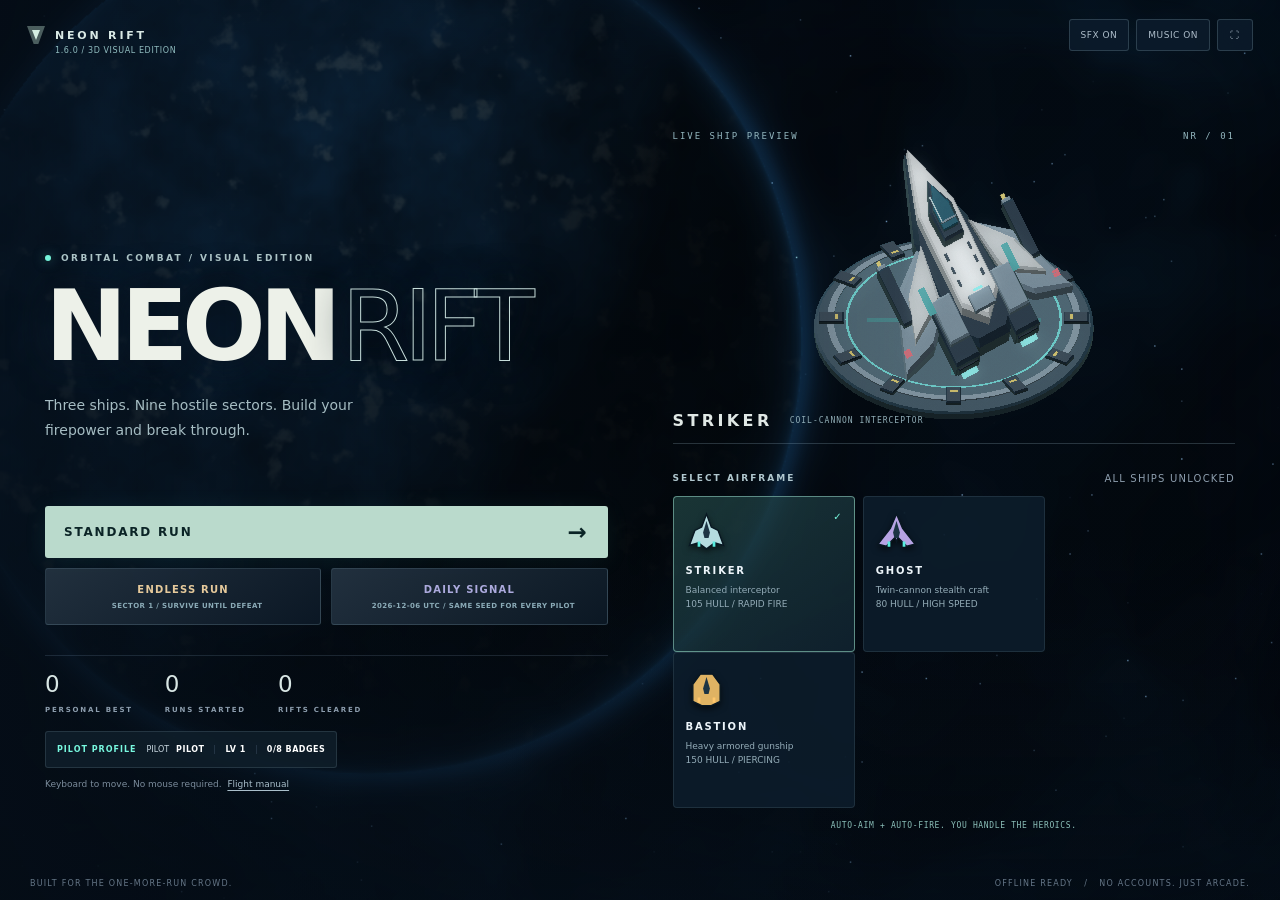
==== commit 5b397b84: "Ship tested 1.6 destinations, upgrade layout repairs and 4K rendering" ====
--- a/neon-rift.html
+++ b/neon-rift.html
@@ -6,7 +6,7 @@
 <meta name="theme-color" content="#080c16">
 <meta name="description" content="A complete, offline arcade survival game. Nine sectors. Three bosses. One more run.">
 <title>NEON RIFT - Arcade Survival</title>
-<meta name="application-version" content="1.5.0">
+<meta name="application-version" content="1.6.0">
 <link rel="icon" href="data:image/svg+xml,%3Csvg xmlns='http://www.w3.org/2000/svg' viewBox='0 0 64 64'%3E%3Crect width='64' height='64' rx='12' fill='%23080c16'/%3E%3Cpath d='M32 8 54 52 32 42 10 52Z' fill='%2317353b' stroke='%2378f8df' stroke-width='3'/%3E%3Cpath d='m32 22 6 15H26Z' fill='%23e3fff8'/%3E%3C/svg%3E">
 <style>
 :root{color-scheme:dark;--bg:#080c16;--panel:rgba(12,19,32,.95);--line:rgba(161,196,227,.15);--text:#edf5fa;--muted:#8d9eae;--cyan:#78f8df;--blue:#6eb8ff;--gold:#ffd78b;--pink:#ff678e;--font:Inter,ui-sans-serif,system-ui,-apple-system,BlinkMacSystemFont,"Segoe UI",sans-serif}
@@ -116,6 +116,95 @@
 
 @media(max-width:600px){body.nr15.mobile-controls .sector{max-width:none;left:50%;width:calc(100% - 26px);top:calc(159px + env(safe-area-inset-top,0px));}body.nr15.mobile-controls .sector-progress{width:100%;margin:0}body.nr15.mobile-controls #bossHud{top:calc(225px + env(safe-area-inset-top,0px));width:calc(100% - 52px)}body.nr15.mobile-controls #toast{top:calc(270px + env(safe-area-inset-top,0px));font-size:10px;max-width:85vw}body.nr15.mobile-controls #banner{top:38%}body.nr15.mobile-controls #touchHint{bottom:148px;font-size:8px}}
 
+/* 1.6: one scoped upgrade layout. No inherited absolute-positioned glyphs. */
+body.nr16{--nr-accent:#9de7dd}
+body.nr16 #upgradeScreen{height:var(--view-height,100dvh);padding:calc(86px + env(safe-area-inset-top,0px)) max(18px,env(safe-area-inset-right,0px)) calc(28px + env(safe-area-inset-bottom,0px)) max(18px,env(safe-area-inset-left,0px));align-items:flex-start;background:#06101ce8;backdrop-filter:blur(12px);overscroll-behavior:contain;overflow-y:auto;overflow-x:hidden;scroll-padding:90px 20px 30px;}
+body.nr16 #upgradeScreen .upgrade-panel{width:min(1080px,100%);max-width:100%;min-width:0;padding:28px;margin:auto;border-color:#6fa8af4f;box-shadow:0 20px 100px #0008;}
+body.nr16 #upgradeScreen .upgrade-header{display:flex;align-items:flex-start;justify-content:space-between;gap:18px;flex-wrap:wrap;margin:0 0 18px;}
+body.nr16 #upgradeScreen .upgrade-header>div:first-child{flex:1 1 240px;min-width:0;}
+body.nr16 #upgradeScreen .upgrade-header h2{font-size:clamp(24px,3vw,34px);line-height:1.2;margin:9px 0;letter-spacing:-.7px;overflow-wrap:anywhere;}
+body.nr16 #upgradeScreen .upgrade-header p{font-size:13px;line-height:1.6;margin:0;max-width:55ch;}
+body.nr16 #patchText{font:600 11px/1.5 ui-monospace,monospace;white-space:normal;flex:0 1 auto;padding:9px 11px;}
+body.nr16 #upgradeRoute{margin:0 0 21px;border-left:3px solid var(--nr-zone);padding:10px 15px;background:#0b202c;border-radius:0 4px 4px 0;}
+body.nr16 #upgradeDestination{font:650 11px/1.55 ui-monospace,monospace;letter-spacing:1px;color:#cef1e4;overflow-wrap:anywhere;}
+body.nr16 #upgradeRouteDescription{font:12px/1.6 var(--font);color:#a0bac8;margin:4px 0 0;}
+body.nr16 #upgradeCards{display:grid;grid-template-columns:repeat(3,minmax(0,1fr));gap:15px;align-items:stretch;min-width:0;}
+body.nr16 #upgradeScreen .upgrade-card{position:relative;display:grid;grid-template-columns:44px minmax(0,1fr) 24px;grid-template-rows:44px auto 1fr auto;grid-template-areas:'icon category key' 'name name name' 'description description description' 'rank rank rank';gap:13px 10px;align-items:start;align-content:start;min-width:0;min-height:264px;height:auto;padding:20px;margin:0;text-align:left;border:1px solid #71939f70;border-radius:9px;background:linear-gradient(145deg,#233d4b,#0b1d2c);touch-action:pan-y;overflow:visible;}
+body.nr16 #upgradeScreen .upgrade-card .upgrade-icon{position:static!important;inset:auto;grid-area:icon;display:grid;place-items:center;align-self:start;width:44px;height:44px;min-height:0;line-height:1;font:400 27px/1 var(--font);color:#bcebdd;background:#719eab15;border:1px solid #85b5bf32;border-radius:9px;margin:0;}
+body.nr16 #upgradeScreen .upgrade-card .key{position:static!important;inset:auto;grid-area:key;display:flex;justify-content:center;align-items:center;align-self:start;width:24px;height:24px;margin:0;padding:0;font:600 11px/1 var(--font);}
+body.nr16 #upgradeScreen .upgrade-card .category{grid-area:category;align-self:center;display:block;margin:0;padding:0;font:700 9px/1.55 var(--font);letter-spacing:1.2px;color:#a7dacd;min-width:0;overflow-wrap:anywhere;}
+body.nr16 #upgradeScreen .upgrade-card>strong{grid-area:name;margin:0;padding:0;min-width:0;max-width:100%;font:650 19px/1.3 var(--font);letter-spacing:-.3px;overflow-wrap:anywhere;}
+body.nr16 #upgradeScreen .upgrade-card>p{grid-area:description;margin:0;padding:0;max-width:100%;min-width:0;font:400 13px/1.6 var(--font);color:#b7ccd8;overflow-wrap:anywhere;}
+body.nr16 #upgradeScreen .upgrade-card .rank{grid-area:rank;display:flex;flex-wrap:wrap;align-items:center;justify-content:space-between;gap:8px;margin:2px 0 0;padding:13px 0 0;width:100%;min-width:0;font:600 10px/1.45 var(--font);letter-spacing:.3px;color:#c8dfdf;border-top:1px solid #71939f3c;}
+body.nr16 #upgradeScreen .rank-pips{display:flex;gap:4px;flex-shrink:0;}.nr16 #upgradeScreen .rank-pip{width:11px;height:3px;}
+body.nr16 #upgradeScreen .upgrade-card:hover{transform:none;border-color:#b8f1e0;background:linear-gradient(145deg,#2b4c59,#102632);}
+body.nr16 #upgradeScreen .upgrade-card:focus-visible{outline:2px solid #c3f4de;outline-offset:3px;}
+body.nr16 #upgradeScreen .upgrade-bottom{display:flex;flex-wrap:wrap;align-items:center;justify-content:space-between;gap:12px;margin:22px 0 0;font:12px/1.5 var(--font);}
+body.nr16 #rerollBtn{min-height:44px;padding:10px 16px;font-size:12px;}
+body.nr16.nr-upgrading #hud,body.nr16.nr-upgrading #banner,body.nr16.nr-upgrading #nrBossIntro,body.nr16.nr-upgrading #toast{display:none!important;}
+body.nr16 #nrBuild{font-size:8px;letter-spacing:.6px;}
+.nr16 .nr-graphics-setting{display:grid;grid-template-columns:auto minmax(0,190px);gap:12px;align-items:center;}
+.nr16 #graphicsSelect{width:100%;min-height:44px;min-width:0;padding:8px 10px;border:1px solid #668698;border-radius:5px;background:#132b3c;color:#d1efea;font:12px var(--font);}
+.nr16 #graphicsResolution{margin:0 0 7px;font:11px/1.6 ui-monospace,monospace;color:#b4decd;}
+.nr16 .nr-graphics-note{font-size:11px!important;line-height:1.6!important;margin:0 0 12px!important;}
+body.nr16 .sector-name{max-width:100%;overflow-wrap:anywhere;}
+#sectorTravel{position:fixed;inset:0;z-index:85;height:var(--view-height,100dvh);display:flex;align-items:center;justify-content:center;padding:24px;background:radial-gradient(ellipse at center,#143547 0,#060e1c 72%);overflow:auto;overscroll-behavior:contain;}
+.travel-card{position:relative;width:min(620px,100%);margin:auto;padding:clamp(22px,5vw,42px);background:#0c1b2bdf;border:1px solid #82b6bd50;border-radius:12px;box-shadow:0 25px 100px #0009;text-align:center;z-index:1;}
+.travel-kicker{font:600 12px/1.6 ui-monospace,monospace;letter-spacing:4px;color:var(--travel-accent);}
+.travel-departure{font:10px/1.6 ui-monospace,monospace;letter-spacing:1px;color:#819eaf;margin:14px 0;}.travel-departure span{display:block;color:#9ab4c5;}
+.travel-card h2{font:650 clamp(25px,4.7vw,40px)/1.1 var(--font);letter-spacing:-1px;color:#dfedf0;margin:24px 0 12px;overflow-wrap:anywhere;}
+#travelCoordinate{font:10px/1.5 ui-monospace,monospace;letter-spacing:2px;color:var(--travel-accent);}
+#travelSub{font:13px/1.65 var(--font);color:#a8bfcd;margin:18px auto;max-width:42ch;}
+#travelMap{display:flex;justify-content:center;gap:6px;margin:21px 0;}
+#travelMap>span{display:grid;place-items:center;flex:1;max-width:38px;height:31px;border-top:2px solid #3c5367;color:#617b91;font:10px/1 ui-monospace,monospace;}
+#travelMap>span.visited{border-color:#8eaec0;color:#8eaec0;}#travelMap>span.next{border-color:var(--travel-accent);color:#e9f6ed;background:#617f831f;}
+.travel-track{height:3px;background:#384c603b;margin:25px 0 12px;}.travel-track>div{height:100%;background:var(--travel-accent);width:0;}
+#travelPhase{font:10px/1.5 ui-monospace,monospace;color:#cbddd9;letter-spacing:2px;}
+#travelUpgrade{color:#81aaae;font:10px/1.5 ui-monospace,monospace;min-height:15px;margin:16px 0 20px;}
+.travel-actions{display:flex;gap:10px;flex-wrap:wrap;justify-content:center;}.travel-actions button{margin:0;flex:1 1 180px;min-height:44px;font-size:11px;}
+.travel-tunnel{position:fixed;inset:-30%;pointer-events:none;background:repeating-conic-gradient(from 5deg,transparent 0deg 9.3deg,#b5e4ed12 9.4deg 9.55deg,transparent 9.65deg 16deg);mask-image:radial-gradient(ellipse,transparent 13%,#000 90%);animation:nrTransit 2.4s ease-out infinite;}
+@keyframes nrTransit{from{transform:scale(.65);opacity:0;}30%{opacity:.7;}to{transform:scale(1.6);opacity:0;}}
+.nr-reduced .travel-tunnel,.nr-transit-paused .travel-tunnel{animation:none;opacity:.2;}.nr-reduced *{scroll-behavior:auto!important;}
+@media(max-width:700px){
+ body.nr16 #upgradeScreen .upgrade-panel{padding:18px 15px;}
+ body.nr16 #upgradeScreen .upgrade-header{gap:10px;margin-bottom:12px;}
+ body.nr16 #upgradeScreen .upgrade-header>div:first-child{flex-basis:100%;}
+ body.nr16 #upgradeScreen .upgrade-header p{font-size:12px;}
+ body.nr16 #patchText{font-size:10px;padding:7px 9px;}
+ body.nr16 #upgradeRoute{padding:9px 11px;margin-bottom:14px;}
+ body.nr16 #upgradeDestination{font-size:10px;letter-spacing:.6px;}
+ body.nr16 #upgradeCards{grid-template-columns:1fr;gap:12px;}
+ body.nr16 #upgradeScreen .upgrade-card{grid-template-areas:'icon category key' 'icon name name' 'description description description' 'rank rank rank';grid-template-columns:44px minmax(0,1fr) 24px;grid-template-rows:auto auto auto auto;gap:7px 11px;min-height:0;padding:16px;}
+ body.nr16 #upgradeScreen .upgrade-card>strong{font-size:17px;line-height:1.3;}
+ body.nr16 #upgradeScreen .upgrade-card>p{font-size:12px;line-height:1.6;margin-top:4px;}
+ body.nr16 #upgradeScreen .upgrade-card .rank{padding-top:10px;margin-top:4px;font-size:10px;}
+ body.nr16 #upgradeScreen .upgrade-card .category{font-size:9px;line-height:1.55;letter-spacing:.8px;}
+ body.nr16 #upgradeScreen .upgrade-bottom{font-size:11px;margin-top:16px;}
+ body.nr16 #nrBuild{font-size:7px;}
+ body.nr16 #sectorTravel{padding:16px;}.travel-card{padding:24px 20px;}
+ .nr16 .nr-graphics-setting{grid-template-columns:1fr minmax(0,175px);}
+}
+@media(max-height:500px) and (min-width:701px){
+ body.nr16 #upgradeScreen{padding-top:74px;}
+ body.nr16 #upgradeScreen .upgrade-panel{padding:18px;}
+ body.nr16 #upgradeScreen .upgrade-card{min-height:240px;padding:15px;gap:10px 8px;}
+ body.nr16 #upgradeScreen .upgrade-card>strong{font-size:16px;}
+ body.nr16 #upgradeScreen .upgrade-card>p{font-size:12px;}
+ .travel-card{padding:18px 25px;}.travel-card h2{margin:10px 0;}#travelMap,#travelSub{margin:10px 0;}.travel-departure{margin:7px 0;}.travel-track{margin-top:15px;}
+}
+@media(prefers-reduced-motion:reduce){.travel-tunnel{animation:none;opacity:.2;}body.nr16 .upgrade-card{transition:none!important;}}
+
+@media(max-width:700px){body.nr16 #upgradeScreen .upgrade-header p,body.nr16 #upgradeRouteDescription{display:none;}body.nr16 #upgradeScreen .upgrade-header{margin-bottom:10px;gap:8px;}body.nr16 #upgradeScreen .upgrade-header h2{margin:6px 0 3px;}body.nr16 #upgradeRoute{margin-bottom:12px;}body.nr16 #upgradeScreen .upgrade-card{padding:14px;gap:6px 10px;}}
+
+@media(min-width:2500px) and (min-height:1300px){
+ body.nr16 .panel{zoom:1.5;}body.nr16 .home-layout{max-width:1780px;gap:28px 100px;}body.nr16 .nr-intro h1{font-size:144px;}body.nr16 #nrShipPreview{height:360px;}body.nr16 .home-copy{font-size:18px;max-width:550px;}
+ body.nr16 .nr-modes #startBtn{height:68px;font-size:16px;}body.nr16 .nr-modes .v131-mode-grid .secondary{font-size:14px;min-height:76px;}body.nr16 .nr-hangar .rig{min-height:180px;}
+ body.nr16 .topbar .brand{font-size:18px;}body.nr16 .topbar .tool{height:46px;font-size:13px;}body.nr16 #nrBuild{font-size:10px;top:28px;}
+ body.nr16 .status{width:320px;padding:16px;}body.nr16 .status-top{font-size:13px;}body.nr16 .status-bottom{font-size:10px;}body.nr16 .score-block{padding:14px 20px;}body.nr16 .score-value{font-size:37px;}body.nr16 .score-label{font-size:12px;}
+ body.nr16 .sector{min-width:350px;padding:13px 20px;}body.nr16 .sector .tag{font-size:12px;}body.nr16 .sector-name{font-size:11px;}body.nr16 #runModeHud{font-size:10px;}body.nr16 #bossHud{top:132px;max-width:530px;width:530px;}body.nr16 #bossName{font-size:12px;}
+ body.nr16 .ability{min-width:170px;padding:16px 20px;}body.nr16 .ability strong{font-size:13px;}body.nr16 .ability small{font-size:11px;}
+}
+
 </style>
 <script>
 window.NEON_RIFT_ONLINE = {
@@ -298,7 +387,7 @@
   dpr = Math.min(ratio, Math.sqrt((coarse ? 1200000 : 6000000) / (W * H)));
   canvas.width = Math.round(W * dpr); canvas.height = Math.round(H * dpr);
   canvas.style.width = `${W}px`; canvas.style.height = `${H}px`;
-  zoom = clamp(Math.min(W / 1200, H / 780), coarse ? 0.55 : 0.66, 1.16);
+  zoom = clamp(Math.min(W / 1200, H / 780), coarse ? 0.55 : 0.66, coarse ? 1.16 : Math.max(1.16, Math.min(W / 1400, H / 860)));
   // Address-bar height changes do not interrupt an active steering pointer.
   if (Math.abs(oldW - W) > 2 || oldLandscape !== (W > H)) clearInput();
 }
@@ -987,9 +1076,9 @@
   if (u.id === 'shield') { player.shieldReady = true; player.shieldClock = 0; }
 }
 function applyChoice(index) {
-  if (state !== 'upgrade' || !choices[index]) return;
+  if (state !== 'upgrade' || !choices[index] || (typeof nr16Travel !== 'undefined' && nr16Travel.active)) return;
   const chosen = choices[index]; grantUpgrade(chosen); sfx('upgrade');
-  nextSector(); toast(`${chosen.name.toUpperCase()} ONLINE`, 2.0);
+  nr16TravelToNext(chosen.name);
 }
 function saveRecord() {
   if (!G) return;
@@ -1511,7 +1600,7 @@
 }
 $('fullBtn').addEventListener('click', toggleFullscreen);
 addEventListener('keydown', (event) => {
-  if (event.metaKey || event.ctrlKey || event.altKey) return;
+  if (event.metaKey || event.ctrlKey || event.altKey || /^(INPUT|TEXTAREA|SELECT)$/.test(event.target?.tagName || '')) return;
   const code = event.code;
   if (state === 'playing') {
     keys.add(code);
@@ -1634,7 +1723,7 @@
 
 function frame(timestamp) {
   const elapsed = Math.min(0.10, Math.max(0, (timestamp - (lastFrame || timestamp)) / 1000));
-  lastFrame = timestamp; ambientTime += elapsed;
+  lastFrame = timestamp; ambientTime += elapsed; nr16Tick(elapsed);
   // Fixed 60 Hz simulation gives consistent movement across 60/120/144/240 Hz displays.
   if (state === 'playing') {
     accumulator = Math.min(0.10, accumulator + elapsed);
@@ -2036,7 +2125,7 @@
 function cleanCheckpoint(raw) {
   if (!raw || raw.version !== 1 || Date.now() - Number(raw.savedAt || 0) > CHECKPOINT_MAX_AGE) return null;
   if (!raw.g || !raw.player || !Array.isArray(raw.choices)) return null;
-  if (!['standard','daily'].includes(raw.mode) || !RIGS[raw.player.rig]) return null;
+  if (!['standard','daily','endless'].includes(raw.mode) || !RIGS[raw.player.rig]) return null;
   return raw;
 }
 function loadCheckpoint() {
@@ -2044,11 +2133,11 @@
 }
 function clearCheckpoint() { try { localStorage.removeItem(CHECKPOINT_KEY); } catch (_) { /* Nothing to clear. */ } syncCheckpointButton(); }
 function saveCheckpoint() {
-  if (!G || !player || state !== 'upgrade' || G.endless || !choices.length || G.wave >= 9) return;
+  if (!G || !player || state !== 'upgrade' || !choices.length || (!G.endless && G.wave >= 9)) return;
   const checkpoint = {
     version: 1, savedAt: Date.now(), mode: activeMode, session: managedSession ? { ...managedSession, finalizing: false } : null,
     seed: G.seed >>> 0, challengeDate: G.challengeDate || null,
-    g: { elapsed: G.elapsed, wave: G.wave, completed: G.completed, kills: G.kills, score: G.score, combo: G.combo, comboTimer: G.comboTimer,
+    g: { endless: G.endless, won: G.won, careerFinalized: G.careerFinalized, elapsed: G.elapsed, wave: G.wave, completed: G.completed, kills: G.kills, score: G.score, combo: G.combo, comboTimer: G.comboTimer,
       maxCombo: G.maxCombo, rerolls: G.rerolls, recordStart: G.recordStart, damageTaken: G.damageTaken || 0, dashes: G.dashes || 0,
       overdrives: G.overdrives || 0, rngCalls: G.rngCalls || 0 },
     player: { rig: player.rig, hp: player.hp, energy: player.energy, shieldReady: player.shieldReady, shieldClock: player.shieldClock,
@@ -2064,7 +2153,7 @@
   selectedRig = checkpoint.player.rig;
   startRun(checkpoint.seed, true);
   if (!G || !player) return;
-  Object.assign(G, checkpoint.g, { seed: checkpoint.seed >>> 0, mode: checkpoint.mode, challengeDate: checkpoint.challengeDate, clearing: true, boss: null, bossDefeated: false, finishTime: 0 });
+  Object.assign(G, checkpoint.g, { seed: checkpoint.seed >>> 0, mode: checkpoint.mode, endless: checkpoint.mode === 'endless' || !!checkpoint.g.endless, careerFinalized: !!checkpoint.g.careerFinalized, challengeDate: checkpoint.challengeDate, clearing: true, boss: null, bossDefeated: false, finishTime: 0 });
   player.upgrades = { ...checkpoint.player.upgrades }; recalc();
   player.hp = clamp(Number(checkpoint.player.hp) || player.maxHp, 1, player.maxHp); player.energy = clamp(Number(checkpoint.player.energy) || 0, 0, 100);
   player.shieldReady = Boolean(checkpoint.player.shieldReady); player.shieldClock = Math.max(0, Number(checkpoint.player.shieldClock) || 0);
@@ -2073,7 +2162,7 @@
   choices = checkpoint.choices.map((id) => ALL_UPGRADES.find((item) => item.id === id)).filter(Boolean).slice(0, 3);
   state = 'upgrade'; showScreen('upgradeScreen');
   $('upgradeTag').textContent = `CHECKPOINT RESTORED / SECTOR ${String(G.wave).padStart(2, '0')} SECURED`;
-  $('patchText').textContent = `RESUME / ${activeMode === 'daily' ? 'DAILY SIGNAL' : 'STANDARD RUN'}`;
+  $('patchText').textContent = `RESUME / ${activeMode === 'daily' ? 'DAILY SIGNAL' : activeMode === 'endless' ? 'ENDLESS RUN' : 'STANDARD RUN'}`;
   renderUpgradeCards(); refreshHUD(); syncRunModeHud();
   void sendRunEvent('run_resume', { saved_seconds: Math.round(G.elapsed), choices: choices.map((item) => item.id) }, G.wave);
 }
@@ -2221,7 +2310,7 @@
 const offerUpgradeV12 = offerUpgrade;
 offerUpgrade = function offerUpgradeV13() {
   offerUpgradeV12();
-  if (!G?.endless) {
+  if (G) {
     saveCheckpoint();
     void sendRunEvent('sector_clear', { score: Math.floor(G.score), kills: G.kills, damage_taken: Math.round(G.damageTaken || 0), modifier: G.modifier?.id || 'clear' }, G.wave);
   }
@@ -2268,7 +2357,7 @@
 queueMicrotask(() => { ensureV13UI(); applyCareerTheme(); syncCheckpointButton(); });
 
 // NEON RIFT 1.3.1 - louder mobile mix, callsign onboarding and visible ranked Endless mode.
-const V131_VERSION = '1.5.0';
+const V131_VERSION = '1.6.0';
 const PILOT_CONFIRM_KEY = 'neon-rift-pilot-confirmed-v1';
 let pendingPilotMode = null;
 let v131Limiter = null;
@@ -2492,7 +2581,7 @@
     disc(x,y,z,r,h,c,n=20,bevel=0){return this.prism(Array.from({length:n},(_,i)=>[x+Math.cos(i/n*Math.PI*2)*r,y+Math.sin(i/n*Math.PI*2)*r]),z,h,c,bevel);}
     glow(x,y,z,w,l,c,e=1.7,angle=0){let cc=Math.cos(angle),ss=Math.sin(angle);let ps=[[-w/2,-l/2],[w/2,-l/2],[w/2,l/2],[-w/2,l/2]].map(p=>[x+p[0]*cc-p[1]*ss,y+p[0]*ss+p[1]*cc,z]);this.face(ps,c,e);return this;}
     ring(x,y,z,r,width,depth,c,n=64,begin=0,end=Math.PI*2,e=0){for(let i=0;i<n;i++){let a=begin+(end-begin)*i/n,b=begin+(end-begin)*(i+1)/n;let ro=r+width/2,ri=r-width/2;let p=[[x+Math.cos(a)*ri,y+Math.sin(a)*ri],[x+Math.cos(a)*ro,y+Math.sin(a)*ro],[x+Math.cos(b)*ro,y+Math.sin(b)*ro],[x+Math.cos(b)*ri,y+Math.sin(b)*ri]];if(e)this.face(p.map(p=>[...p,z+depth]),c,e);else this.prism(p,z,depth,c,0);}return this;}
-    sphere(x,y,z,r,c,e=0,n=16,rows=8,flatten=1){for(let j=0;j<rows;j++)for(let i=0;i<n;i++){let points=[];for(let[a,b]of[[i,j],[i+1,j],[i+1,j+1],[i,j+1]]){let th=b/rows*Math.PI,ph=a/n*Math.PI*2;points.push([x+r*Math.sin(th)*Math.cos(ph),y+r*Math.sin(th)*Math.sin(ph),z+r*Math.cos(th)*flatten]);}this.face(points.reverse(),c,e);}return this;}
+    sphere(x,y,z,r,c,e=0,n=16,rows=8,flatten=1){for(let j=0;j<rows;j++)for(let i=0;i<n;i++){let points=[];for(let[a,b]of[[i,j],[i+1,j],[i+1,j+1],[i,j+1]]){let th=b/rows*Math.PI,ph=a/n*Math.PI*2;points.push([x+r*Math.sin(th)*Math.cos(ph),y+r*Math.sin(th)*Math.sin(ph),z+r*Math.cos(th)*flatten]);}if(j===0)points.splice(0,1);else if(j===rows-1)points.splice(2,1);this.face(points.reverse(),c,e);}return this;}
     add(other,m=identity()){let start=this.vertices.length/10;for(let i=0;i<other.vertices.length;i+=10){let v=other.vertices;let p=point(m,v.slice(i,i+3));let n=norm([m[0]*v[i+3]+m[4]*v[i+4]+m[8]*v[i+5],m[1]*v[i+3]+m[5]*v[i+4]+m[9]*v[i+5],m[2]*v[i+3]+m[6]*v[i+4]+m[10]*v[i+5]]);this.vertices.push(...p,...n,...v.slice(i+6,i+10));}for(const i of other.indices)this.indices.push(start+i);return this;}
   }
   const vertex=`#version 300 es
@@ -2500,13 +2589,14 @@
 layout(location=0) in vec3 position;layout(location=1) in vec3 normal;layout(location=2) in vec3 color;layout(location=3) in float emissive;
 layout(location=4) in mat4 model;layout(location=8) in vec4 info;
 uniform mat4 vp;out vec3 p,n,c;out vec4 extra;out float glow;out vec2 shadowUV;
-void main(){vec4 world=model*vec4(position,1.);p=world.xyz;n=normalize(mat3(model)*normal);c=color;glow=emissive;extra=info;shadowUV=position.xy;gl_Position=vp*world;}`;
+void main(){vec4 world=model*vec4(position,1.);p=world.xyz;n=normalize(transpose(inverse(mat3(model)))*normal);c=color;glow=emissive;extra=info;shadowUV=position.xy;gl_Position=vp*world;}`;
   const fragment=`#version 300 es
 precision highp float;in vec3 p,n,c;in vec4 extra;in float glow;in vec2 shadowUV;out vec4 outColor;
-uniform vec3 accent,eye;uniform float time;
+uniform vec3 accent,eye;uniform float time,zone;
 float hash(vec3 v){return fract(sin(dot(v,vec3(127.1,311.7,74.7)))*43758.5453);}
 void main(){if(extra.z>.5){float a=extra.w*(1.-smoothstep(.12,1.,length(shadowUV)));outColor=vec4(.002,.008,.014,a);return;}vec3 N=normalize(n);vec3 V=normalize(vec3(0.,.65,1.));vec3 L=normalize(vec3(-.5,-.6,1.));vec3 H=normalize(V+L);float d=max(dot(N,L),0.);float spec=pow(max(dot(N,H),0.),40.);float rim=pow(1.-max(dot(N,V),0.),3.);vec3 base=pow(c,vec3(2.2));
-float grain=hash(floor(p*1.7));base*=.96+grain*.075;
+float grain=hash(floor(p*1.7));base*=.97+grain*.055;
+if(p.z< -60.){float scratch=sin(p.x*.064+sin(p.y*.048)*2.3);if(zone>.5&&zone<1.5){float ice=pow(abs(scratch),18.);base=mix(base,base*vec3(.68,.91,1.03),ice*.38);}else if(zone>3.5&&zone<5.5){vec2 grid=abs(fract(p.xy/37.)-.5);float seam=smoothstep(.455,.486,max(grid.x,grid.y));base*=1.-seam*.14;}else if(zone>6.5&&zone<7.5){base*=.96+.04*sin(p.x*.055+p.y*.09);}}
 vec3 lit=base*(.23+d*1.8)+vec3(.72,.85,.91)*spec*.12+accent*rim*.085;
 float ambientShadow=clamp(.65+N.z*.35,0.,1.);lit*=ambientShadow;
 if(glow>0.)lit=base*(1.05+glow*.7);lit+=base*glow*.25;
@@ -2517,14 +2607,30 @@
   const quadVS=`#version 300 es
 precision highp float;out vec2 uv;void main(){vec2 a=vec2((gl_VertexID<<1)&2,gl_VertexID&2);uv=a;gl_Position=vec4(a*2.-1.,0.,1.);}`;
   const skyFS=`#version 300 es
-precision highp float;in vec2 uv;out vec4 outColor;uniform vec2 resolution,offset;uniform float time,zone;uniform vec3 accent;
-float hash(vec2 p){return fract(sin(dot(p,vec2(127.1,311.7)))*43758.5453);}float noise(vec2 p){vec2 i=floor(p),f=fract(p);f=f*f*(3.-2.*f);return mix(mix(hash(i),hash(i+vec2(1,0)),f.x),mix(hash(i+vec2(0,1)),hash(i+1.),f.x),f.y);}float fbm(vec2 p){float n=0.,a=.5;for(int i=0;i<4;i++){n+=noise(p)*a;p=mat2(.8,.6,-.6,.8)*p*2.05;a*=.5;}return n;}
-void main(){vec2 q=(uv-.5)*vec2(resolution.x/resolution.y,1.);vec2 cloud=q*2.8+offset*.000055+vec2(time*.001,0.);float f=fbm(cloud+fbm(cloud*1.4));vec3 fog=zone<.5?vec3(.035,.14,.23):zone<1.5?vec3(.24,.085,.042):zone<2.5?vec3(.115,.037,.19):vec3(.11,.038,.15);vec3 col=vec3(.006,.014,.03)+fog*pow(f,2.)*1.35;
-for(int layer=0;layer<2;layer++){vec2 stars=(q+offset*(.000022+float(layer)*.00002))*vec2(160.+float(layer)*90.);vec2 id=floor(stars),cell=fract(stars)-.5;float h=hash(id+float(layer)*37.);float d=length(cell);float s=smoothstep(.12,.01,d)*step(.991,h);col+=vec3(.55,.71,.85)*s*(.4+h)*(.85+.15*sin(time*.4+h*100.));}
-if(zone<2.5){vec2 pc=q-(zone<.5?vec2(-.31,.12):zone<1.5?vec2(.40,-.08):vec2(-.30,-.1))-offset*.000018;float radius=zone<.5?.51:zone<1.5?.46:.49;float r=length(pc);float atmosphere=exp(-max(0.,r-radius)*74.)*smoothstep(radius-.03,radius+.013,r);vec3 at=zone<.5?vec3(.10,.40,.66):zone<1.5?vec3(.69,.28,.085):vec3(.40,.18,.75);col+=at*atmosphere*.7;
-if(r<radius){float z=sqrt(max(0.,radius*radius-r*r));vec3 normal=normalize(vec3(pc/radius,z/radius));float lighting=max(dot(normal,normalize(vec3(-.6,.48,.35))),0.);float terrain=fbm(pc*16.+offset*.000004);float cl=fbm(pc*38.+vec2(time*.001,0));vec3 land=zone<.5?mix(vec3(.035,.09,.15),vec3(.22,.32,.28),smoothstep(.37,.64,terrain)):zone<1.5?mix(vec3(.14,.053,.036),vec3(.42,.26,.14),terrain):mix(vec3(.048,.023,.082),vec3(.22,.12,.28),terrain);land=mix(land,vec3(.63,.70,.69),smoothstep(.58,.79,cl)*.6);col=land*(.12+lighting*1.7)+at*pow(1.-normal.z,5.)*.8;}}
-else{vec2 pc=q-vec2(.0,.04)-offset*.000012;float r=length(pc),angle=atan(pc.y,pc.x);float rr=.20;float ring=exp(-abs(r-rr)*94.);float halo=exp(-abs(r-rr)*12.)*.16;vec2 disk=pc*vec2(1.,3.6);float dr=length(disk);float band=exp(-abs(dr-.31)*48.)*(.65+fbm(vec2(angle*4.,r*65.-time*.02)));vec3 fire=mix(vec3(.46,.18,.95),vec3(1.,.63,.22),smoothstep(-.3,.4,pc.x));col+=fire*(ring*1.6+halo+band*.8);if(r<rr*.90)col*=smoothstep(rr*.40,rr*.91,r)*.08;}
-col*=1.-dot(uv-.5,uv-.5)*.4;outColor=vec4(col,1.);}`;
+precision highp float;
+in vec2 uv;out vec4 outColor;
+uniform vec2 resolution,offset;uniform float time,zone;uniform vec3 accent;
+uniform vec3 nebulaColor,planetColor,planetPosition;
+float hash(vec2 p){return fract(sin(dot(p,vec2(127.1,311.7)))*43758.5453);}
+float noise(vec2 p){vec2 i=floor(p),f=fract(p);f=f*f*(3.-2.*f);return mix(mix(hash(i),hash(i+vec2(1,0)),f.x),mix(hash(i+vec2(0,1)),hash(i+1.),f.x),f.y);}
+float fbm(vec2 p){float n=0.,a=.5;for(int i=0;i<4;i++){n+=noise(p)*a;p=mat2(.8,.6,-.6,.8)*p*2.05;a*=.5;}return n;}
+void main(){vec2 q=(uv-.5)*vec2(resolution.x/resolution.y,1.);vec2 cloud=q*2.8+offset*.000055+vec2(time*.001,0.);float f=fbm(cloud+fbm(cloud*1.4));vec3 col=vec3(.006,.012,.026)+nebulaColor*pow(f,2.)*.85;
+for(int layer=0;layer<2;layer++){vec2 stars=(q+offset*(.000022+float(layer)*.00002))*vec2(160.+float(layer)*90.);vec2 id=floor(stars),cell=fract(stars)-.5;float h=hash(id+float(layer)*37.);float star=(1.-smoothstep(.008,.08,length(cell)))*step(.991,h);col+=vec3(.55,.71,.85)*star*(.4+h)*(.88+.12*sin(time*.4+h*100.));}
+vec2 pc=q-planetPosition.xy-offset*.000018;float r=length(pc),radius=planetPosition.z;
+if(zone<7.5){
+ float atmosphere=exp(-max(0.,r-radius)*74.)*smoothstep(radius-.022,radius+.014,r);col+=planetColor*atmosphere*.55;
+ if(r<radius){float z=sqrt(max(0.,radius*radius-r*r));vec3 N=normalize(vec3(pc/radius,z/radius));float light=max(dot(N,normalize(vec3(-.6,.5,.4))),0.);float terrain=fbm(pc*17.+vec2(zone*2.7,0.));float clouds=fbm(pc*39.+vec2(time*.001,zone));vec3 land=mix(planetColor*.23,planetColor*.8,terrain);
+ if(zone>.5&&zone<1.5){land=mix(vec3(.18,.31,.39),vec3(.61,.75,.83),terrain);land+=vec3(.12,.20,.23)*pow(abs(sin(pc.y*90.+terrain*13.)),22.);}
+ else if(zone>1.5&&zone<2.5){land=mix(vec3(.53,.12,.018),vec3(1.,.61,.18),terrain);light=.55+light*.40;}
+ else if(zone>4.5&&zone<5.5){float cracks=pow(1.-abs(sin(terrain*28.+pc.x*45.)),8.);land+=vec3(.85,.13,.008)*cracks;}
+ else{land=mix(land,vec3(.57,.65,.65),smoothstep(.60,.78,clouds)*.45);}
+ col=land*(.1+light*1.1)+planetColor*pow(1.-N.z,5.)*.50;
+ }
+ if(zone>3.5&&zone<4.5){vec2 ring=pc*vec2(1.,3.8);float d=length(ring);float band=smoothstep(radius*1.03,radius*1.18,d)*(1.-smoothstep(radius*1.62,radius*1.77,d));if(pc.y<0.||r>radius){col+=vec3(.27,.33,.15)*band*(.65+.35*sin(d*220.));}}
+ if(zone>6.5){float ribbon=exp(-abs(q.y-.2*sin(q.x*3.4+f*2.)+.16)*19.);col+=vec3(.14,.08,.24)*ribbon;vec2 moon=q-vec2(-.3,.32);float mr=length(moon);if(mr<.07)col=vec3(.15,.16,.22)*(.2+max(0.,-moon.x/.07));}
+}else{float ring=exp(-abs(r-radius)*94.);float halo=exp(-abs(r-radius)*12.)*.10;vec2 disk=pc*vec2(1.,3.6);float dr=length(disk),a=atan(pc.y,pc.x);float band=exp(-abs(dr-.31)*48.)*(.65+fbm(vec2(a*4.,r*65.-time*.02)));vec3 fire=mix(vec3(.32,.12,.72),vec3(1.,.56,.19),smoothstep(-.3,.4,pc.x));col+=fire*(ring*1.35+halo+band*.7);if(r<radius*.90)col*=smoothstep(radius*.40,radius*.91,r)*.06;}
+col*=1.-dot(uv-.5,uv-.5)*.24;outColor=vec4(col,1.);}
+`;
   const bloomFS=`#version 300 es
 precision highp float;in vec2 uv;out vec4 outColor;uniform sampler2D source;uniform vec2 delta;uniform int extract;
 void main(){vec3 c=texture(source,uv).rgb*.227;c+=texture(source,uv+delta*1.3846).rgb*.3162;c+=texture(source,uv-delta*1.3846).rgb*.3162;c+=texture(source,uv+delta*3.2308).rgb*.0703;c+=texture(source,uv-delta*3.2308).rgb*.0703;if(extract==1)c*=smoothstep(.60,.96,max(c.r,max(c.g,c.b)));outColor=vec4(c,1.);}`;
@@ -2532,22 +2638,37 @@
 precision highp float;in vec2 uv;out vec4 outColor;uniform sampler2D scene,bloom;uniform vec2 resolution;uniform float pulse,hurt,bloomAmount;uniform vec4 impacts[4];
 void main(){vec2 sampleUV=uv;for(int i=0;i<4;i++){vec2 d=(uv-impacts[i].xy)*vec2(resolution.x/resolution.y,1.);float r=length(d);float band=exp(-pow((r-impacts[i].z)*65.,2.));sampleUV+=normalize(d+vec2(.00001))*vec2(resolution.y/resolution.x,1.)*band*impacts[i].w;}vec2 px=1./resolution;vec3 c=texture(scene,sampleUV).rgb;vec3 n=texture(scene,sampleUV+vec2(0,px.y)).rgb,s=texture(scene,sampleUV-vec2(0,px.y)).rgb,e=texture(scene,sampleUV+vec2(px.x,0)).rgb,w=texture(scene,sampleUV-vec2(px.x,0)).rgb;float l=dot(c,vec3(.299,.587,.114)),maxL=max(max(dot(n,vec3(.333)),dot(s,vec3(.333))),max(dot(e,vec3(.333)),dot(w,vec3(.333))));float minL=min(min(dot(n,vec3(.333)),dot(s,vec3(.333))),min(dot(e,vec3(.333)),dot(w,vec3(.333))));c=mix(c,(n+s+e+w)*.25,clamp((maxL-minL-.20)*.45,0.,.3));c+=texture(bloom,uv).rgb*bloomAmount;float edge=pow(length((uv-.5)*1.45),3.);c+=vec3(.02,.12,.13)*pulse*edge;c=mix(c,vec3(.5,.025,.04),edge*hurt*.42);outColor=vec4(c,1.);}`;
   class Engine {
-    constructor(canvas){this.canvas=canvas;this.gl=canvas.getContext('webgl2',{alpha:false,antialias:false,depth:true,stencil:false,powerPreference:'high-performance'});if(!this.gl)throw Error('WebGL 2 unavailable');let g=this.gl;this.program=this.compile(vertex,fragment);this.sky=this.compile(quadVS,skyFS);this.blur=this.compile(quadVS,bloomFS);this.final=this.compile(quadVS,finalFS);this.empty=g.createVertexArray();this.targets=[];this.models=new Map();this.batches=new Map();this.max=g.getParameter(g.MAX_TEXTURE_SIZE);this.w=0;this.h=0;this.quality='auto';this.drawCalls=0;this.triangles=0;this.enabled=true;this.lastError=null;this.targetSize=0;this.instanceBuffers=[];this.lastZone=-1;}
+    constructor(canvas){this.canvas=canvas;this.gl=canvas.getContext('webgl2',{alpha:false,antialias:false,depth:true,stencil:false,powerPreference:'high-performance'});if(!this.gl)throw Error('WebGL 2 unavailable');let g=this.gl;this.program=this.compile(vertex,fragment);this.sky=this.compile(quadVS,skyFS);this.blur=this.compile(quadVS,bloomFS);this.final=this.compile(quadVS,finalFS);this.empty=g.createVertexArray();this.targets=[];this.models=new Map();this.batches=new Map();this.max=Math.min(g.getParameter(g.MAX_TEXTURE_SIZE),g.getParameter(g.MAX_RENDERBUFFER_SIZE),...g.getParameter(g.MAX_VIEWPORT_DIMS));this.w=0;this.h=0;this.quality='auto';this.drawCalls=0;this.triangles=0;this.enabled=true;this.lastError=null;this.targetSize=0;this.instanceBuffers=[];this.lastZone=-1;}
     compile(v,f){let g=this.gl,p=g.createProgram();for(let[type,code]of[[g.VERTEX_SHADER,v],[g.FRAGMENT_SHADER,f]]){let s=g.createShader(type);g.shaderSource(s,code);g.compileShader(s);if(!g.getShaderParameter(s,g.COMPILE_STATUS)){let message=g.getShaderInfoLog(s);g.deleteShader(s);g.deleteProgram(p);throw Error(message);}g.attachShader(p,s);g.deleteShader(s);}g.linkProgram(p);if(!g.getProgramParameter(p,g.LINK_STATUS))throw Error(g.getProgramInfoLog(p));return{p,u:new Map()};}
     use(p){this.gl.useProgram(p.p);this.current=p;}
     uniform(name,type,value){let p=this.current,g=this.gl;if(!p.u.has(name))p.u.set(name,g.getUniformLocation(p.p,name));let u=p.u.get(name);if(u===null)return;if(type==='m')g.uniformMatrix4fv(u,false,value);else if(type===2)g.uniform2fv(u,value);else if(type===3)g.uniform3fv(u,value);else if(type===4)g.uniform4fv(u,value);else if(type==='i')g.uniform1i(u,value);else g.uniform1f(u,value);}
     mesh(name,model){let g=this.gl,vao=g.createVertexArray(),v=g.createBuffer(),idx=g.createBuffer(),inst=g.createBuffer();g.bindVertexArray(vao);g.bindBuffer(g.ARRAY_BUFFER,v);g.bufferData(g.ARRAY_BUFFER,new Float32Array(model.vertices),g.STATIC_DRAW);g.bindBuffer(g.ELEMENT_ARRAY_BUFFER,idx);g.bufferData(g.ELEMENT_ARRAY_BUFFER,new Uint32Array(model.indices),g.STATIC_DRAW);let sizes=[3,3,3,1],off=0;for(let i=0;i<4;i++){g.enableVertexAttribArray(i);g.vertexAttribPointer(i,sizes[i],g.FLOAT,false,40,off*4);off+=sizes[i];}g.bindBuffer(g.ARRAY_BUFFER,inst);g.bufferData(g.ARRAY_BUFFER,80*100,g.DYNAMIC_DRAW);for(let i=4;i<9;i++){g.enableVertexAttribArray(i);g.vertexAttribPointer(i,4,g.FLOAT,false,80,(i-4)*16);g.vertexAttribDivisor(i,1);}let mesh={vao,v,idx,inst,count:model.indices.length};this.models.set(name,mesh);return mesh;}
     destroyMesh(name){const m=this.models.get(name);if(!m)return;const g=this.gl;g.deleteVertexArray(m.vao);g.deleteBuffer(m.v);g.deleteBuffer(m.idx);g.deleteBuffer(m.inst);this.models.delete(name);}
     target(w,h,depth=false){let g=this.gl,t=g.createTexture(),f=g.createFramebuffer(),d=null;g.bindTexture(g.TEXTURE_2D,t);g.texImage2D(g.TEXTURE_2D,0,g.RGBA8,w,h,0,g.RGBA,g.UNSIGNED_BYTE,null);g.texParameteri(g.TEXTURE_2D,g.TEXTURE_MIN_FILTER,g.LINEAR);g.texParameteri(g.TEXTURE_2D,g.TEXTURE_MAG_FILTER,g.LINEAR);g.texParameteri(g.TEXTURE_2D,g.TEXTURE_WRAP_S,g.CLAMP_TO_EDGE);g.texParameteri(g.TEXTURE_2D,g.TEXTURE_WRAP_T,g.CLAMP_TO_EDGE);g.bindFramebuffer(g.FRAMEBUFFER,f);g.framebufferTexture2D(g.FRAMEBUFFER,g.COLOR_ATTACHMENT0,g.TEXTURE_2D,t,0);if(depth){d=g.createRenderbuffer();g.bindRenderbuffer(g.RENDERBUFFER,d);g.renderbufferStorage(g.RENDERBUFFER,g.DEPTH_COMPONENT16,w,h);g.framebufferRenderbuffer(g.FRAMEBUFFER,g.DEPTH_ATTACHMENT,g.RENDERBUFFER,d);}if(g.checkFramebufferStatus(g.FRAMEBUFFER)!==g.FRAMEBUFFER_COMPLETE){g.deleteTexture(t);g.deleteFramebuffer(f);if(d)g.deleteRenderbuffer(d);throw Error('Render target unsupported');}return{t,f,d,w,h};}
-    resize(w,h,mobile){let budget=this.quality==='low'?520000:mobile?850000:1900000;let scale=Math.min(devicePixelRatio||1,mobile?1.5:1.25,Math.sqrt(budget/(w*h)),this.max/w,this.max/h);let nw=Math.max(2,Math.round(w*scale)),nh=Math.max(2,Math.round(h*scale));if(nw===this.w&&nh===this.h)return;let g=this.gl;let next=[];try{next.push(this.target(nw,nh,true));next.push(this.target(Math.ceil(nw/4),Math.ceil(nh/4)));next.push(this.target(Math.ceil(nw/4),Math.ceil(nh/4)));}catch(e){for(let t of next){g.deleteTexture(t.t);g.deleteFramebuffer(t.f);if(t.d)g.deleteRenderbuffer(t.d);}throw e;}for(let t of this.targets){g.deleteTexture(t.t);g.deleteFramebuffer(t.f);if(t.d)g.deleteRenderbuffer(t.d);}this.targets=next;this.w=nw;this.h=nh;this.canvas.width=nw;this.canvas.height=nh;}
-    ready(force=false){const g=this.gl;if(!this.fence)return true;if(force)g.finish();const status=g.clientWaitSync(this.fence,0,0);if(status===g.TIMEOUT_EXPIRED)return false;g.deleteSync(this.fence);this.fence=null;return true;}
+    resize(w,h,mobile){
+      const uhd=this.quality==='ultra',high=this.quality==='high';
+      const budget=uhd?8294400:high?3686400:this.quality==='low'?520000:mobile?1100000:2304000;
+      const requested=Math.min(devicePixelRatio||1,uhd?3:high?2:mobile?1.75:1.5);
+      let scale=Math.min(requested,Math.sqrt(budget/(w*h)),this.max/w,this.max/h);
+      let nw=Math.max(2,Math.floor(w*scale)),nh=Math.max(2,Math.floor(h*scale));
+      if(nw===this.w&&nh===this.h)return;
+      const g=this.gl;let next=[],failure=null;
+      const drop=t=>{g.deleteTexture(t.t);g.deleteFramebuffer(t.f);if(t.d)g.deleteRenderbuffer(t.d);};
+      for(let attempt=0;attempt<3;attempt++){
+        try{next.push(this.target(nw,nh,true));next.push(this.target(Math.ceil(nw/4),Math.ceil(nh/4)));next.push(this.target(Math.ceil(nw/4),Math.ceil(nh/4)));const bgScale=Math.min(1,Math.sqrt((mobile?360000:700000)/(nw*nh)));next.push(this.target(Math.max(2,Math.floor(nw*bgScale)),Math.max(2,Math.floor(nh*bgScale))));failure=null;break;}
+        catch(e){failure=e;for(const t of next)drop(t);next=[];nw=Math.max(2,Math.floor(nw*.7));nh=Math.max(2,Math.floor(nh*.7));for(let i=0;i<16&&g.getError()!==g.NO_ERROR;i++){} }
+      }
+      if(failure)throw failure;
+      for(const t of this.targets)drop(t);this.targets=next;this.w=nw;this.h=nh;this.canvas.width=nw;this.canvas.height=nh;
+    }
+    ready(force=false){const g=this.gl;if(!this.fence)return true;if(force){g.finish();g.deleteSync(this.fence);this.fence=null;return true;}const status=g.clientWaitSync(this.fence,0,0);if(status===g.TIMEOUT_EXPIRED)return false;g.deleteSync(this.fence);this.fence=null;return true;}
     begin(){this.batches.clear();}
     add(name,x,y,z=0,yaw=0,s=1,hit=0,energy=0,alpha=1,sy=s,sz=s,pitch=0){let batch=this.batches.get(name);if(!batch){batch=[];this.batches.set(name,batch);}batch.push(...matrix(x,y,z,yaw,s,sy,sz,pitch),hit,energy,0,alpha);}
     shadow(name,x,y,yaw,s,alpha){const key='softShadow';let batch=this.batches.get(key);if(!batch){batch=[];this.batches.set(key,batch);}const boss=name.startsWith('boss'),w=boss?90:name==='brute'?32:26,h=boss?72:31;batch.push(...matrix(x,y,-55,yaw,s*w,s*h,.002),0,0,1,alpha*.68);}
     quad(){this.gl.bindVertexArray(this.empty);this.gl.drawArrays(this.gl.TRIANGLES,0,3);this.drawCalls++;}
     tex(texture,unit){let g=this.gl;g.activeTexture(g.TEXTURE0+unit);g.bindTexture(g.TEXTURE_2D,texture);}
-    render({width,height,cx,cy,zoom,time,zone,accent,pulse=0,hurt=0,mobile=false,impacts=[]}){if(!this.enabled)return;this.resize(width,height,mobile);let g=this.gl,[scene,a,b]=this.targets;this.drawCalls=0;this.triangles=0;g.bindFramebuffer(g.FRAMEBUFFER,scene.f);g.viewport(0,0,this.w,this.h);g.clearColor(.015,.025,.04,1);g.clear(g.COLOR_BUFFER_BIT|g.DEPTH_BUFFER_BIT);g.disable(g.DEPTH_TEST);g.disable(g.CULL_FACE);g.disable(g.BLEND);this.use(this.sky);this.uniform('resolution',2,[width,height]);this.uniform('offset',2,[cx-1200,cy-900]);this.uniform('time',1,time);this.uniform('zone',1,zone);this.uniform('accent',3,C(accent));this.quad();g.enable(g.DEPTH_TEST);g.enable(g.CULL_FACE);g.frontFace(g.CW);g.depthFunc(g.LEQUAL);g.enable(g.BLEND);g.blendFunc(g.SRC_ALPHA,g.ONE_MINUS_SRC_ALPHA);this.use(this.program);
-      let sx=2*zoom/width,sy=2*zoom/height;let vp=new Float32Array([sx,0,0,0,0,-sy,-.00008,0,0,sy*.62,-.001,0,-cx*sx,cy*sy,cy*.00008,1]);this.uniform('vp','m',vp);this.uniform('time',1,time);this.uniform('accent',3,C(accent));
+    render({width,height,cx,cy,zoom,time,zone,accent,pulse=0,hurt=0,mobile=false,impacts=[],location=null}){if(!this.enabled)return;this.resize(width,height,mobile);let g=this.gl,[scene,a,b,background]=this.targets;this.drawCalls=0;this.triangles=0;g.bindFramebuffer(g.FRAMEBUFFER,scene.f);g.viewport(0,0,this.w,this.h);g.clearColor(.015,.025,.04,1);g.clear(g.COLOR_BUFFER_BIT|g.DEPTH_BUFFER_BIT);g.disable(g.DEPTH_TEST);g.disable(g.CULL_FACE);g.disable(g.BLEND);this.use(this.sky);g.bindFramebuffer(g.FRAMEBUFFER,background.f);g.viewport(0,0,background.w,background.h);this.uniform('resolution',2,[width,height]);this.uniform('offset',2,[cx-1200,cy-900]);this.uniform('time',1,time);this.uniform('zone',1,zone);this.uniform('accent',3,C(accent));this.uniform('nebulaColor',3,location?.sky||[.035,.15,.23]);this.uniform('planetColor',3,location?.planet||[.12,.38,.61]);this.uniform('planetPosition',3,location?.position||[-.3,.12,.48]);this.quad();g.bindFramebuffer(g.READ_FRAMEBUFFER,background.f);g.bindFramebuffer(g.DRAW_FRAMEBUFFER,scene.f);g.blitFramebuffer(0,0,background.w,background.h,0,0,this.w,this.h,g.COLOR_BUFFER_BIT,g.LINEAR);g.bindFramebuffer(g.FRAMEBUFFER,scene.f);g.viewport(0,0,this.w,this.h);g.enable(g.DEPTH_TEST);g.enable(g.CULL_FACE);g.frontFace(g.CW);g.depthFunc(g.LEQUAL);g.enable(g.BLEND);g.blendFunc(g.SRC_ALPHA,g.ONE_MINUS_SRC_ALPHA);this.use(this.program);
+      let sx=2*zoom/width,sy=2*zoom/height;let vp=new Float32Array([sx,0,0,0,0,-sy,-.00008,0,0,sy*.62,-.001,0,-cx*sx,cy*sy,cy*.00008,1]);this.uniform('vp','m',vp);this.uniform('time',1,time);this.uniform('zone',1,zone);this.uniform('accent',3,C(accent));
       for(let[name,values]of this.batches){const m=this.models.get(name);if(!m||!values.length)continue;g.bindVertexArray(m.vao);g.bindBuffer(g.ARRAY_BUFFER,m.inst);g.bufferData(g.ARRAY_BUFFER,new Float32Array(values),g.DYNAMIC_DRAW);g.drawElementsInstanced(g.TRIANGLES,m.count,g.UNSIGNED_INT,0,values.length/20);this.drawCalls++;this.triangles+=m.count/3*values.length/20;}
       g.disable(g.DEPTH_TEST);g.disable(g.CULL_FACE);g.disable(g.BLEND);this.use(this.blur);this.uniform('source','i',0);g.bindFramebuffer(g.FRAMEBUFFER,a.f);g.viewport(0,0,a.w,a.h);this.tex(scene.t,0);this.uniform('extract','i',1);this.uniform('delta',2,[1/this.w,1/this.h]);this.quad();if(this.quality!=='low'){g.bindFramebuffer(g.FRAMEBUFFER,b.f);this.tex(a.t,0);this.uniform('extract','i',0);this.uniform('delta',2,[1/a.w,0]);this.quad();g.bindFramebuffer(g.FRAMEBUFFER,a.f);this.tex(b.t,0);this.uniform('delta',2,[0,1/a.h]);this.quad();}
       g.bindFramebuffer(g.FRAMEBUFFER,null);g.viewport(0,0,this.w,this.h);this.use(this.final);this.tex(scene.t,0);this.tex(a.t,1);this.uniform('scene','i',0);this.uniform('bloom','i',1);this.uniform('resolution',2,[this.w,this.h]);this.uniform('bloomAmount',1,this.quality==='low'?.1:.36);this.uniform('pulse',1,pulse);this.uniform('hurt',1,hurt);let imp=[];for(let i=0;i<4;i++)imp.push(...(impacts[i]||[0,0,0,0]));this.uniform('impacts[0]',4,imp);this.quad();if(this.fence)g.deleteSync(this.fence);this.fence=g.fenceSync(g.SYNC_GPU_COMMANDS_COMPLETE,0);g.flush();}
@@ -2652,24 +2773,90 @@
  return{build,station,ship,M};
 })();
 
-// Neon Rift 1.5 scene integration. Rendering never advances gameplay or calls its RNG.
+// Nine authored destinations. Art randomness is isolated from the gameplay RNG.
+const NR16World = (() => {
+  const {Model,matrix}=NR15, M=NR15Art.M;
+  const destinations=[
+    {id:'haven',name:'HAVEN SHIPYARD',accent:'#69e7d6',sky:[.035,.15,.23],planet:[.12,.38,.61],position:[-.30,.12,.48],kind:0,sub:'Depart the orbital docks above Pelagos.',coordinate:'PELAGOS / LOW ORBIT'},
+    {id:'boreal',name:'BOREAL ICE BELT',accent:'#a9e9ff',sky:[.035,.15,.28],planet:[.42,.68,.82],position:[.38,-.17,.33],kind:1,sub:'Thread the blue glaciers of a shattered moon.',coordinate:'BOREAL / DEBRIS FIELD'},
+    {id:'helios',name:'HELIOS JUMP GATE',accent:'#ffcf85',sky:[.22,.095,.027],planet:[.95,.41,.09],position:[-.48,.26,.39],kind:2,sub:'Break the Gatekeeper blockade at the transit ring.',coordinate:'HELIOS / TRANSIT NEXUS'},
+    {id:'ashfall',name:'ASHFALL GRAVEYARD',accent:'#ef9e74',sky:[.16,.055,.035],planet:[.42,.14,.065],position:[.37,-.06,.51],kind:3,sub:'Cross the remains of a fallen capital fleet.',coordinate:'ASHFALL / WRECK CORRIDOR'},
+    {id:'solace',name:'SOLACE SOLAR ARRAY',accent:'#c6eb9a',sky:[.025,.14,.09],planet:[.16,.38,.15],position:[-.29,-.22,.41],kind:4,sub:'Skim the collectors on the sunward power grid.',coordinate:'SOLACE / STELLAR HARVEST'},
+    {id:'forge',name:'WARDEN FOUNDRY',accent:'#ff936d',sky:[.22,.038,.027],planet:[.63,.12,.025],position:[.31,.18,.46],kind:5,sub:'Shut down the Warden inside a burning industrial complex.',coordinate:'PYRE / INDUSTRIAL RING'},
+    {id:'cathedral',name:'OBSIDIAN CATHEDRAL',accent:'#b99bff',sky:[.12,.035,.23],planet:[.24,.13,.42],position:[-.34,.16,.34],kind:6,sub:'Descend between the spires of a broken sanctuary.',coordinate:'NACRE / FORBIDDEN ORBIT'},
+    {id:'prism',name:'PRISM EXPANSE',accent:'#f1b0e6',sky:[.19,.065,.18],planet:[.35,.29,.52],position:[.38,-.18,.23],kind:7,sub:'Navigate the luminous fragments at reality\'s edge.',coordinate:'PRISM / FRACTURE SPACE'},
+    {id:'horizon',name:'EVENT HORIZON',accent:'#f5bf79',sky:[.075,.025,.12],planet:[.50,.19,.7],position:[0,.04,.2],kind:8,sub:'Reach the Sovereign citadel at the singularity.',coordinate:'SOVEREIGN / POINT OF NO RETURN'}
+  ];
+  function index(wave=1){return ((Math.max(1,Math.floor(wave))-1)%9+9)%9;}
+  function info(wave=1){return destinations[index(wave)];}
+  function hash(n,s=0){let x=Math.sin(n*127.1+s*311.7)*43758.5453123;return x-Math.floor(x);}
+  function perimeter(b,c){for(const y of[24,1776]){b.box(1200,y,-100,2330,12,12,M.dark);b.glow(1200,y,-87,2310,2,c,.55);}for(const x of[24,2376]){b.box(x,900,-100,12,1750,12,M.dark);b.glow(x,900,-87,2,1720,c,.55);}}
+  function lattice(b,x,y,z,w,h,c,angle=0){let p=new Model();p.box(0,0,0,w,h,8,'#263e50',2);p.box(0,0,9,w-8,h-8,1,'#182e49');for(let i=-w/2+13;i<w/2-5;i+=18){p.glow(i,0,11,1,h-12,c,.20);}for(let j=-h/2+16;j<h/2-5;j+=24){p.glow(0,j,11,w-12,1,c,.20);}p.glow(-w/2+3,0,12,1.5,h,c,.55);p.glow(w/2-3,0,12,1.5,h,c,.55);b.add(p,matrix(x,y,z,angle));}
+  function crystal(b,x,y,z,r,h,c,a=0){let p=new Model();const base=[[0,-r],[r*.64,-r*.36],[r*.75,r*.48],[0,r],[-r*.76,r*.46],[-r*.63,-r*.35]];p.prism(base,0,h*.4,c,3);const top=[r*.13,-r*.08,h];for(let i=0;i<6;i++){let j=(i+1)%6;p.face([[...base[i],h*.4],[...base[j],h*.4],top],i%2?'#c5dfeb':c);}p.glow(0,0,h*.41,2,r*1.2,'#baf8ff',.45);b.add(p,matrix(x,y,z,a));}
+  function conduit(b,x,y,length,width,c,angle=0){let p=new Model();p.box(0,0,0,width,length,20,M.dark,3);p.box(0,0,21,width*.6,length-10,4,'#515361',1);p.glow(0,0,26,width*.23,length-20,c,.8);for(let j=-length/2+15;j<length/2;j+=32)p.box(0,j,27,width+5,7,7,M.steel,1);b.add(p,matrix(x,y,-155,angle));}
+  function build(zone){let b=new Model(),cx=1200,cy=900,c=destinations[zone].accent;
+    if(zone===0){return NR15Art.station(0);}
+    if(zone===1){
+      // Large white ice plates, crystalline peaks and a central diagonal ice scar.
+      for(let i=0;i<38;i++){let a=i*2.399,rad=80+(i%8)*79,x=cx+Math.cos(a)*rad,y=cy+Math.sin(a)*rad*.85,r=31+hash(i,8)*71;let rock=new Model();let points=Array.from({length:7},(_,j)=>{let aa=j*Math.PI*2/7,rr=r*(.66+hash(i*9+j,4)*.4);return[Math.cos(aa)*rr,Math.sin(aa)*rr];});rock.prism(points,0,16+hash(i,11)*26,i%3?'#7398b1':'#b3cbd7',7,'#a9c9dc');rock.glow(0,0,45,2,r*.8,c,.45,.5);b.add(rock,matrix(x,y,-170-hash(i,3)*90,i*.41));if(i%3===0)crystal(b,x+20,y,-175,r*.52,58+hash(i,2)*42,'#9fccdf',a);}
+      for(let i=0;i<12;i++)crystal(b,cx-190+i*31,cy-340+i*55,-180,22+(i%3)*14,74,'#81c4dd',i*.45);
+    }else if(zone===2){
+      b.ring(cx,cy,-196,322,100,48,'#45434a',112);b.ring(cx,cy,-145,300,12,10,'#b68c52',112);b.ring(cx,cy,-133,279,8,2,c,112,0,Math.PI*2,1.4);b.ring(cx,cy,-194,470,36,24,'#373846',112,0,Math.PI*1.74);
+      for(let i=0;i<8;i++){let a=i*Math.PI/4,p=new Model();p.box(0,-346,0,92,186,40,'#343644',6);p.box(0,-329,41,68,100,19,'#b19d78',4);p.glow(0,-312,61,20,72,c,1.1);for(let j=-24;j<=24;j+=12)p.box(j,-383,60,7,23,5,M.black,1);p.box(0,-471,-15,38,90,24,M.dark,2);b.add(p,matrix(cx,cy,-169,a));}
+      // Approach lanes, not the prior station's four-spoke layout.
+      for(let s of[-1,1]){b.box(cx+s*460,cy,-155,74,1150,25,M.dark,4);for(let y=-520;y<550;y+=80){b.glow(cx+s*460,cy+y,-128,8,27,c,.9);}}
+    }else if(zone===3){b=NR15Art.station(1);for(let i=0;i<12;i++){let x=cx-370+i*61,y=cy+Math.sin(i*1.2)*170; b.box(x,y,-198,38,26,17,'#704b3d',3,i);b.glow(x,y,-179,3,16,'#ff815f',.7,i);}}
+    else if(zone===4){
+      // Four huge banks of solar collectors; gold bus bars and green reactor cores.
+      for(let side of[-1,1])for(let row=0;row<3;row++){let x=cx+side*285,y=cy-355+row*330;lattice(b,x,y,-188,310,272,'#85b9dd',side*.08);b.box(x,y,-205,328,9,16,'#b09a59',1);b.glow(x,y,-187,290,2,c,.5);}
+      b.box(cx,cy,-192,114,1150,34,'#293c3c',4);b.box(cx,cy,-156,54,1050,8,'#a2a997',3);
+      for(let y of[-365,0,365]){b.box(cx,cy+y,-150,144,122,32,'#1d3937',4);b.disc(cx,cy+y,-116,47,19,'#5f8b76',24,3);b.ring(cx,cy+y,-95,37,4,2,c,48,0,Math.PI*2,1.1);b.sphere(cx,cy+y,-88,25,'#8adbac',.65,20,10,.35);}
+      for(let s of[-1,1])conduit(b,cx+s*475,cy,1170,19,'#d1d797',0);
+    }else if(zone===5){
+      // Square foundry terraces and hot furnace trenches, intentionally no circular dock.
+      b.box(cx,cy,-240,1190,1140,33,'#302e31',9);for(let x of[-385,0,385])for(let y of[-335,335]){b.box(cx+x,cy+y,-206,252,210,35,'#514344',7);b.box(cx+x,cy+y,-169,192,150,8,'#161e26',3);b.glow(cx+x,cy+y,-160,171,121,'#df653f',.65);for(let j=-75;j<86;j+=30)b.box(cx+x+j,cy+y,-153,12,164,15,'#525158',1);}
+      for(let x of[-560,-180,180,560])conduit(b,cx+x,cy,1150,24,'#ec7743');
+      for(let s of[-1,1]){b.box(cx+s*280,cy,-206,280,140,43,M.dark,6);for(let i=-95;i<110;i+=38){b.disc(cx+s*280+i,cy,-162,17,52,'#6e6060',12,2);b.ring(cx+s*280+i,cy,-107,12,3,2,c,24,0,Math.PI*2,1);}}
+      b.disc(cx,cy,-170,95,28,'#7f6850',32,4);b.disc(cx,cy,-140,66,14,'#241d21',32,3);b.sphere(cx,cy,-122,48,c,1.1,24,12,.3);
+    }else if(zone===6){b=NR15Art.station(2);for(let s of[-1,1])for(let i=0;i<4;i++){let x=cx+s*(115+i*90),y=cy-260+i*160;let pillar=new Model();pillar.prism([[-28,-44],[28,-44],[43,8],[0,61],[-43,8]],0,125,'#393047',7,'#6e5d8b');pillar.glow(0,4,128,5,70,c,.75);b.add(pillar,matrix(x,y,-225,s*.28));}}
+    else if(zone===7){
+      // Floating prismatic terraces and faceted crystals: no reused industrial background.
+      for(let i=0;i<20;i++){let a=i*2.399,rad=120+(i%5)*110,x=cx+Math.cos(a)*rad,y=cy+Math.sin(a)*rad*.8,r=55+hash(i,20)*75;let slab=new Model();slab.prism([[-r,-r*.32],[-r*.24,-r*.7],[r*.72,-r*.4],[r,r*.35],[r*.08,r*.6]],0,19,i%2?'#5a587d':'#7f719c',5,'#b9b0c9');slab.glow(0,0,20,2,r*1.1,i%2?'#e5a6dc':'#88d6ea',.6,.6);b.add(slab,matrix(x,y,-210-(i%3)*35,a));crystal(b,x-10,y,-190,r*.34,60+hash(i,23)*80,i%2?'#b3b8e0':'#92d3dc',a+.4);}
+      const p=new Model();p.ring(0,0,0,228,18,16,'#b2a9cc',80,.15,Math.PI*1.74);p.ring(0,0,18,228,3,2,'#e9aeed',80,.15,Math.PI*1.74,.9);b.add(p,matrix(cx,cy-25,-180,.28,1,.67,1));
+    }else{b=NR15Art.station(3);b.ring(cx,cy,-120,137,25,12,'#373047',96);b.ring(cx,cy,-106,116,4,2,c,96,0,Math.PI*2,1.0);}
+    if(![3,6,8].includes(zone))perimeter(b,c);return b;
+  }
+  function dynamics(engine,zone,time,reduced){let t=reduced?0:time, cx=1200,cy=900;
+    if(zone===2){engine.add('navHalo',cx,cy,-121,t*.045,273,0,0,.30,273,2);}
+    if(zone===4){for(const y of[-365,0,365])engine.add('navHalo',cx,cy+y,-84,-t*.11,51,0,0,.32,51,1);}
+    if(zone===6){engine.add('navHalo',cx,cy,-176,-t*.024,242,0,0,.25,242,2);}
+    if(zone===8){engine.add('navHalo',cx,cy,-90,t*.037,140,0,0,.35,140,2);}
+  }
+  function init(engine){const b=new Model();b.ring(0,0,0,1,.007,.01,'#b9e8f6',80,0,Math.PI*1.75,1);engine.mesh('navHalo',b);}
+  return {destinations,index,info,build,dynamics,init};
+})();
+
+// Neon Rift 1.6 scene integration. Rendering never advances gameplay or calls its RNG.
 const nr15State={engine:null,zone:-1,mode:'booting',reason:'',previousTime:0,explosions:[],debris:[],lastDash:0,bossIntro:0,lastWave:0,sceneReady:false,quality:'auto',frames:0,frameMs:0,renderMs:0,shipPreview:{x:0,y:0,w:0,h:0}};
-try{let savedQuality=localStorage.getItem('neon-rift-graphics-v1');if(['auto','low','compatibility'].includes(savedQuality))nr15State.quality=savedQuality;}catch(_){}
+try{let savedQuality=localStorage.getItem('neon-rift-graphics-v1');if(['auto','low','high','ultra','compatibility'].includes(savedQuality))nr15State.quality=savedQuality;}catch(_){}
 const nr15Canvas=document.createElement('canvas');nr15Canvas.id='nrScene';nr15Canvas.setAttribute('aria-hidden','true');nr15Canvas.style.pointerEvents='none';canvas.before(nr15Canvas);
 const nr15OriginalRender=render;
-function nr15Zone(){const w=G?((Math.max(1,G.wave)-1)%9)+1:1;return w<=3?0:w<=6?1:w<=8?2:3;}
-const nr15Regions=[{name:'ORBITAL SHIPYARD',accent:'#62dfdb',sub:'A city in orbit. A signal under siege.'},{name:'THE GRAVEYARD',accent:'#e8b16b',sub:'Capital ships do not die quietly.'},{name:'SHATTERED VEIL',accent:'#b59bfa',sub:'Reality is coming apart.'},{name:'EVENT HORIZON',accent:'#efb77a',sub:'The last light before the dark.'}];
-function nr15ApplyQuality(){let e=nr15State.engine;if(e)e.quality=nr15State.quality==='low'?'low':'auto';$('graphicsBtn').textContent=nr15State.quality==='compatibility'?'2D FALLBACK':nr15State.quality==='low'?'PERFORMANCE':'3D / AUTO';}
-function nr15Fallback(reason){nr15State.mode='compatibility';nr15State.reason=String(reason||'Compatibility selected');nr15Canvas.hidden=true;document.body.classList.remove('nr3d');$('nrBuild')?.replaceChildren(document.createTextNode('1.5.0 / 2D COMPATIBILITY'));if($('nrRenderNote'))$('nrRenderNote').textContent='Compatibility renderer active. The 3D view needs WebGL 2.';}
-function nr15Init(){if(nr15State.quality==='compatibility'){nr15Fallback('Player selected compatibility');return;}try{nr15State.engine=new NR15.Engine(nr15Canvas);NR15Art.build(nr15State.engine);nr15State.engine.quality=nr15State.quality==='low'?'low':'auto';nr15State.mode='webgl2';nr15Canvas.hidden=false;document.body.classList.add('nr3d');nr15State.sceneReady=true;nr15Canvas.addEventListener('webglcontextlost',event=>{event.preventDefault();nr15Fallback('Graphics context lost');});nr15Canvas.addEventListener('webglcontextrestored',()=>{nr15State.engine=null;nr15State.zone=-1;nr15Init();});}catch(e){nr15Fallback(e.message);}}
+function nr15Zone(){return NR16World.index(G?.wave||1);}
+const nr15Regions=NR16World.destinations;
+function nr15ApplyQuality(){const e=nr15State.engine;if(e)e.quality=nr15State.quality;
+ const select=$('graphicsSelect');if(select)select.value=nr15State.quality;
+ if($('graphicsBtn'))$('graphicsBtn').textContent={auto:'3D / AUTO',low:'PERFORMANCE',high:'HIGH',ultra:'ULTRA / 4K',compatibility:'2D FALLBACK'}[nr15State.quality]||'3D / AUTO';
+ nr15State.staticKey='';nr16GraphicsStatus();}
+function nr15Fallback(reason){nr15State.mode='compatibility';nr15State.reason=String(reason||'Compatibility selected');nr15Canvas.hidden=true;nr15State.staticKey='';document.body.classList.remove('nr3d');$('nrBuild')?.replaceChildren(document.createTextNode('1.6.0 / 2D COMPATIBILITY'));nr16GraphicsStatus();if($('nrRenderNote'))$('nrRenderNote').textContent='Compatibility renderer active. The 3D view needs WebGL 2.';}
+function nr15Init(){if(nr15State.quality==='compatibility'){nr15Fallback('Player selected compatibility');return;}try{nr15State.engine=new NR15.Engine(nr15Canvas);NR15Art.build(nr15State.engine);NR16World.init(nr15State.engine);nr15State.engine.quality=nr15State.quality;nr15State.mode='webgl2';nr15Canvas.hidden=false;document.body.classList.add('nr3d');nr15State.sceneReady=true;if(!nr15Canvas.dataset.contextHandlers){nr15Canvas.dataset.contextHandlers='1';nr15Canvas.addEventListener('webglcontextlost',event=>{event.preventDefault();if(state==='playing')pauseGame();nr15Fallback('Graphics context lost. Your run is paused.');});nr15Canvas.addEventListener('webglcontextrestored',()=>{nr15State.engine=null;nr15State.zone=-1;nr15Init();nr15ApplyQuality();});}}catch(e){nr15Fallback(e.message);}}
 function nr15BuildUI(){document.body.classList.add('nr15');let home=$('homeScreen').querySelector('.home-layout');let copy=home.firstElementChild,hangar=home.querySelector('.hangar');
  if(!home.querySelector('.nr-intro')){let intro=document.createElement('div');intro.className='nr-intro';for(let sel of['.eyebrow','h1','.home-copy']){let el=copy.querySelector(sel);if(el)intro.appendChild(el);}intro.querySelector('.tag').textContent='ORBITAL COMBAT / VISUAL EDITION';intro.querySelector('h1').innerHTML='NEON<span>RIFT</span>';intro.querySelector('.home-copy').textContent='Three ships. Nine hostile sectors. Build your firepower and break through.';
   let preview=document.createElement('section');preview.className='nr-preview-wrap';preview.setAttribute('aria-label','Selected ship preview');preview.innerHTML='<div class="nr-preview-label"><span>LIVE SHIP PREVIEW</span><span id="nrPreviewCode">NR / 01</span></div><div id="nrShipPreview"></div><div class="nr-preview-caption"><strong id="nrShipName">STRIKER</strong><span id="nrShipDesc">COIL-CANNON INTERCEPTOR</span></div>';
   let modes=document.createElement('div');modes.className='nr-modes';while(copy.firstChild)modes.appendChild(copy.firstChild);copy.remove();home.prepend(intro,preview);home.appendChild(modes);hangar.classList.add('nr-hangar');hangar.querySelector('.tag').textContent='SELECT AIRFRAME';hangar.querySelector('.hangar-head .muted').textContent='ALL SHIPS UNLOCKED';
   const texts={striker:['STRIKER','Balanced interceptor','105 HULL / RAPID FIRE'],ghost:['GHOST','Twin-cannon stealth craft','80 HULL / HIGH SPEED'],bastion:['BASTION','Heavy armored gunship','150 HULL / PIERCING']};for(let b of hangar.querySelectorAll('.rig')){let t=texts[b.dataset.rig];b.querySelector('strong').textContent=t[0];b.querySelector('small').innerHTML=t[1]+'<br>'+t[2];b.querySelector('svg').innerHTML=nr15RigIcon(b.dataset.rig);b.addEventListener('click',nr15Sync);}
-  let build=document.createElement('span');build.id='nrBuild';build.textContent=nr15State.mode==='webgl2'?'1.5.0 / 3D VISUAL EDITION':'1.5.0 / 2D COMPATIBILITY';document.querySelector('.brand').appendChild(build);
+  let build=document.createElement('span');build.id='nrBuild';build.textContent=nr15State.mode==='webgl2'?'1.6.0 / 3D VISUAL EDITION':'1.6.0 / 2D COMPATIBILITY';document.querySelector('.brand').appendChild(build);
   let note=document.createElement('p');note.id='nrRenderNote';note.textContent='';preview.appendChild(note);
-  let setting=document.createElement('div');setting.className='setting';setting.innerHTML='<span>Graphics</span><button id="graphicsBtn" aria-label="Change graphics quality">3D / AUTO</button>';$('motionBtn').closest('.setting').before(setting);$('graphicsBtn').onclick=()=>{let order=['auto','low','compatibility'];nr15State.quality=order[(order.indexOf(nr15State.quality)+1)%3];try{localStorage.setItem('neon-rift-graphics-v1',nr15State.quality);}catch(_){}if(nr15State.quality==='compatibility')nr15Fallback('Player selected compatibility');else if(!nr15State.engine||nr15State.engine.gl.isContextLost()){nr15Init();}else{nr15State.mode='webgl2';nr15Canvas.hidden=false;document.body.classList.add('nr3d');$('nrBuild').textContent='1.5.0 / 3D VISUAL EDITION';$('nrRenderNote').textContent='';}nr15ApplyQuality();};
+  let setting=document.createElement('div');setting.className='setting';setting.innerHTML='<span>Graphics</span><button id="graphicsBtn" aria-label="Change graphics quality">3D / AUTO</button>';$('motionBtn').closest('.setting').before(setting);$('graphicsBtn').onclick=()=>{let order=['auto','low','high','ultra','compatibility'];nr15State.quality=order[(order.indexOf(nr15State.quality)+1)%3];try{localStorage.setItem('neon-rift-graphics-v1',nr15State.quality);}catch(_){}if(nr15State.quality==='compatibility')nr15Fallback('Player selected compatibility');else if(!nr15State.engine||nr15State.engine.gl.isContextLost()){nr15Init();}else{nr15State.mode='webgl2';nr15Canvas.hidden=false;document.body.classList.add('nr3d');$('nrBuild').textContent='1.6.0 / 3D VISUAL EDITION';$('nrRenderNote').textContent='';}nr15ApplyQuality();};
   let banner=document.createElement('div');banner.id='nrBossIntro';banner.setAttribute('aria-hidden','true');banner.innerHTML='<span>CAPITAL-CLASS CONTACT</span><strong id="nrBossTitle">THE GATEKEEPER</strong><small id="nrBossClass">ARMORED SIEGE CARRIER</small>';document.body.appendChild(banner);
   const ro=window.ResizeObserver?new ResizeObserver(nr15Measure):null;if(ro){ro.observe(preview);ro.observe(home);}home.parentElement.addEventListener('scroll',nr15Measure,{passive:true});window.addEventListener('resize',nr15Measure,{passive:true});
  }
@@ -2677,10 +2864,10 @@
 function nr15RigIcon(id){let c=id==='ghost'?'#b7a3e4':id==='bastion'?'#e0b363':'#b5dce0';let path=id==='ghost'?'M30 3 39 24 57 47 45 50 32 37 30 44 28 37 15 50 3 47 21 24Z':id==='bastion'?'M21 9H39L50 24V49L37 55H23L10 49V24Z':'M30 3 37 22 47 27 55 49 42 45 30 54 18 45 5 49 13 27 23 22Z';return '<path d="'+path+'" fill="'+c+'" stroke="#081722" stroke-width="2"/><path d="M30 13 35 30 33 38H27L25 30Z" fill="#1c3444"/><path d="M19 43V51M41 43V51" stroke="'+(id==='bastion'?'#ffc76b':'#58eddf')+'" stroke-width="4"/>';}
 function nr15Measure(){let p=$('nrShipPreview');if(p){let r=p.getBoundingClientRect();nr15State.shipPreview={x:r.x,y:r.y,w:r.width,h:r.height};}}
 function nr15Sync(){let z=nr15Zone(),r=nr15Regions[z];document.documentElement.style.setProperty('--nr-zone',r.accent);if($('nrShipName')){$('nrShipName').textContent=RIGS[selectedRig].name;$('nrShipDesc').textContent={striker:'COIL-CANNON INTERCEPTOR',ghost:'TWIN-ENGINE STEALTH CRAFT',bastion:'HEAVY PIERCING GUNSHIP'}[selectedRig];$('nrPreviewCode').textContent='NR / '+({striker:'01',ghost:'02',bastion:'03'}[selectedRig]);}document.body.classList.toggle('nr-overdrive',!!player&&player.overdrive>0);document.body.classList.toggle('nr-critical',!!player&&player.hp/player.maxHp<.25);}
-function nr15Prepare(time){const E=nr15State.engine,z=nr15Zone();if(nr15State.zone!==z){E.destroyMesh('environment');E.mesh('environment',NR15Art.station(z));nr15State.zone=z;}
+function nr15Prepare(time){const E=nr15State.engine,z=nr15Zone();if(nr15State.zone!==z){E.destroyMesh('environment');E.mesh('environment',NR16World.build(z));nr15State.zone=z;}
  E.begin();const menu=!player||state==='home';
  if(menu){let b=nr15State.shipPreview;if(!b.w)nr15Measure();const sx=b.x+b.w*.5,sy=b.y+b.h*.55;const showScale=Math.min(b.w/255,b.h/168);const menuZoom=1;let wx=1200+(sx-W/2),wy=900+(sy-H/2);E.add('hangar',wx,wy+28,0,0,showScale*.60,0,0,1,showScale*.38,showScale*.5);E.add(selectedRig,wx,wy,34,save.motion?-.55:-.55+Math.sin(time*.22)*.15,showScale*2.1,0,0,1,showScale*2.1,showScale*2.1,-.15);return{cx:1200,cy:900,zoom:menuZoom};}
- E.add('environment',0,0,0,0,1);
+ E.add('environment',0,0,0,0,1);NR16World.dynamics(E,z,time,save.motion);
  const viewLeft=camera.x-W/(2*zoom)-180,viewRight=camera.x+W/(2*zoom)+180,viewTop=camera.y-H/(2*zoom)-180,viewBottom=camera.y+H/(2*zoom)+180;
  function visible(e){return e.x>viewLeft&&e.x<viewRight&&e.y>viewTop&&e.y<viewBottom;}
  for(const e of enemies){if(e.dead||!visible(e))continue;let warm=e.warmup>0?Math.max(.05,1-e.warmup/.75):1;let angle=e.type==='boss'?e.rotation*.15:((e.chargeTime>0||e.windup>0)?e.chargeAngle:e.aimLocked?e.aimAngle:Math.atan2(player.y-e.y,player.x-e.x))+Math.PI/2;let model=e.type==='boss'?'boss'+Math.min(3,Math.max(1,e.stage)):e.type;let scale=e.type==='boss'?e.r/68:e.type==='brute'?e.r/25:e.type==='fragment'?.38:e.type==='gunner'?1:e.r/13;E.shadow(model,e.x+10,e.y+17,angle,scale*warm,.25);E.add(model,e.x,e.y,2,angle,scale*warm,e.hit>0?e.hit/.08:0,e.stun>0?.5:0,warm);}
@@ -2703,11 +2890,17 @@
  for(const ex of nr15State.explosions){let t=(time-ex.born)/ex.duration;if(t<0||t>1)continue;let r=ex.size*(.2+Math.sqrt(t)*1.5);ctx.save();ctx.globalCompositeOperation='lighter';ctx.globalAlpha=Math.pow(1-t,2)*.75;let g=ctx.createRadialGradient(ex.x,ex.y,0,ex.x,ex.y,r);g.addColorStop(0,'#fff6c9');g.addColorStop(.12,'#ffd38c');g.addColorStop(.38,ex.color);g.addColorStop(1,ex.color+'00');ctx.fillStyle=g;ctx.beginPath();ctx.arc(ex.x,ex.y,r,0,TAU);ctx.fill();ctx.globalAlpha=(1-t)*.65;ctx.strokeStyle=ex.color;ctx.lineWidth=1.5;ctx.beginPath();ctx.ellipse(ex.x,ex.y,r*1.3,r*.8,0,0,TAU);ctx.stroke();ctx.restore();}
  ctx.restore();ctx.globalAlpha=1;ctx.globalCompositeOperation='source-over';if(state==='playing'||state==='paused'){drawTargetIndicator();if(!coarse)drawMinimap();}}
 let nr15PreviewId='';
-function nr15Render(force=false){if(nr15State.mode==='webgl2'&&nr15State.engine&&!nr15State.engine.ready(force))return;const now=performance.now();const key=[state,W,H,selectedRig,nr15State.quality].join('/');if(!force&&state!=='playing'&&state!=='home'&&nr15State.staticKey===key)return;if(!force&&coarse&&key===nr15State.staticKey&&now-(nr15State.lastPaint||0)<32)return;nr15State.lastPaint=now;nr15State.staticKey=key;if(!nr15State.engine||nr15State.mode!=='webgl2'||nr15State.quality==='compatibility'){nr15OriginalRender();return;}const start=performance.now();try{const time=player&&G?G.elapsed:ambientTime;nr15State.explosions=nr15State.explosions.filter(e=>time-e.born<e.duration&&time>=e.born);nr15State.debris=nr15State.debris.filter(e=>time-e.born<e.life&&time>=e.born);if(nr15PreviewId!==selectedRig){nr15PreviewId=selectedRig;nr15Sync();}if(!player)nr15Measure();const view=nr15Prepare(time);nr15State.engine.render({width:W,height:H,...view,time:save.motion?0:time,zone:nr15Zone(),accent:nr15Regions[nr15Zone()].accent,pulse:save.motion?0:player&&player.overdrive>0?.8:0,hurt:hurtFlash,mobile:coarse,impacts:save.motion?[]:nr15State.explosions.slice(-3).map(ex=>{let t=clamp((time-ex.born)/ex.duration,0,1);return[((ex.x-view.cx)*view.zoom+W/2)/W,1-((ex.y-view.cy)*view.zoom+H/2)/H,ex.size*(.2+Math.sqrt(t)*1.5)*view.zoom/H,(1-t)*.0035];})});nr15Overlay(time,view);nr15State.frames++;nr15State.renderMs=performance.now()-start;}catch(e){nr15Fallback('Render error: '+e.message);nr15OriginalRender();}}
+function nr15Render(force=false){if(nr15State.mode==='webgl2'&&nr15State.engine&&!nr15State.engine.ready(force))return;const now=performance.now();const key=[state,W,H,selectedRig,nr15State.quality,G?.wave||0,save.motion].join('/');if(!force&&state!=='playing'&&state!=='home'&&state!=='transit'&&nr15State.staticKey===key)return;if(!force&&coarse&&nr15State.quality!=='ultra'&&key===nr15State.staticKey&&now-(nr15State.lastPaint||0)<32)return;nr15State.lastPaint=now;nr15State.staticKey=key;if(!nr15State.engine||nr15State.mode!=='webgl2'||nr15State.quality==='compatibility'){nr15OriginalRender();return;}const start=performance.now();try{const time=player&&G?G.elapsed:ambientTime;nr15State.explosions=nr15State.explosions.filter(e=>time-e.born<e.duration&&time>=e.born);nr15State.debris=nr15State.debris.filter(e=>time-e.born<e.life&&time>=e.born);if(nr15PreviewId!==selectedRig){nr15PreviewId=selectedRig;nr15Sync();}if(!player)nr15Measure();const view=nr15Prepare(time);nr15State.engine.render({width:W,height:H,...view,time:save.motion?0:time,zone:nr15Zone(),location:NR16World.destinations[nr15Zone()],accent:nr15Regions[nr15Zone()].accent,pulse:save.motion?0:player&&player.overdrive>0?.8:0,hurt:hurtFlash,mobile:coarse,impacts:save.motion?[]:nr15State.explosions.slice(-3).map(ex=>{let t=clamp((time-ex.born)/ex.duration,0,1);return[((ex.x-view.cx)*view.zoom+W/2)/W,1-((ex.y-view.cy)*view.zoom+H/2)/H,ex.size*(.2+Math.sqrt(t)*1.5)*view.zoom/H,(1-t)*.0035];})});nr15Overlay(time,view);nr15State.frames++;if(nr15State.frames%15===0)nr16GraphicsStatus();nr15State.renderMs=performance.now()-start;}catch(e){nr15Fallback('Render error: '+e.message);nr15OriginalRender();}}
 const nr15OriginalKill=killEnemy;
 killEnemy=function(e){let dead=e?.dead;nr15OriginalKill(e);if(!e||dead||!e.dead)return;let boss=e.type==='boss',time=G?.elapsed||0;nr15State.explosions.push({x:e.x,y:e.y,born:time,duration:boss?1.4:.58,size:boss?110:e.r*1.6,color:boss?'#ffb35f':'#ec844e'});if(nr15State.explosions.length>16)nr15State.explosions.shift();let count=coarse?(boss?8:2):(boss?13:4);for(let i=0;i<count;i++){let a=e.id*1.37+i*2.39;nr15State.debris.push({x:e.x,y:e.y,born:time,life:boss?1.5:.8,vx:Math.cos(a)*(boss?190:85),vy:Math.sin(a)*(boss?190:85),a,spin:(i%2?1:-1)*4,s:boss?.20:.09,model:i%2?'gunner':'striker'});}if(nr15State.debris.length>65)nr15State.debris.splice(0,nr15State.debris.length-65);};
 const nr15OriginalNext=nextSector;
-nextSector=function(){nr15OriginalNext();nr15Sync();if(G?.wave%3===0){$('nrBossTitle').textContent=typeof bossDisplayName==='function'?bossDisplayName(Math.min(3,G.wave/3)):'CAPITAL CONTACT';$('nrBossClass').textContent=['ARMORED SIEGE CARRIER','TRI-CORE ASSAULT PLATFORM','SOVEREIGN COMMAND VESSEL'][Math.min(2,G.wave/3-1)];document.body.classList.add('nr-boss-intro');clearTimeout(nr15State.bossIntro);nr15State.bossIntro=setTimeout(()=>document.body.classList.remove('nr-boss-intro'),save.motion?600:1450);}};
+nextSector=function(){
+ if(player){player.x=WORLD.w/2;player.y=WORLD.h/2;player.vx=0;player.vy=0;player.dashTime=0;player.angle=-Math.PI/2;camera.x=player.x;camera.y=player.y;}
+ particles=[];rings=[];arcs=[];trails=[];floaters=[];nr15State.explosions=[];nr15State.debris=[];shake=0;hurtFlash=0;
+ document.body.classList.remove('nr-boss-intro');clearTimeout(nr15State.bossIntro);
+ nr15OriginalNext();nr15State.staticKey='';nr15Sync();
+ if(G?.wave%3===0){$('nrBossTitle').textContent=typeof bossDisplayName==='function'?bossDisplayName(Math.min(3,G.wave/3)):'CAPITAL CONTACT';$('nrBossClass').textContent=['ARMORED SIEGE CARRIER','TRI-CORE ASSAULT PLATFORM','SOVEREIGN COMMAND VESSEL'][Math.min(2,G.wave/3-1)];document.body.classList.add('nr-boss-intro');nr15State.bossIntro=setTimeout(()=>document.body.classList.remove('nr-boss-intro'),save.motion?600:1450);}
+};
 const nr15OriginalStart=startRun;
 startRun=function(...args){nr15State.explosions=[];nr15State.debris=[];document.body.classList.remove('nr-boss-intro');return nr15OriginalStart(...args);};
 const nr15OriginalHUD=refreshHUD;
@@ -2715,10 +2908,84 @@
 const nr15OriginalHome=returnHome;
 returnHome=function(){nr15State.explosions=[];nr15State.debris=[];document.body.classList.remove('nr-boss-intro');nr15OriginalHome();nr15Measure();};
 render=nr15Render;
-window.NEON_RIFT_VERSION='1.5.0';
-window.__NEON_RIFT_VISUAL__=Object.freeze({version:'1.5.0',get renderer(){return nr15State.mode;},get reason(){return nr15State.reason;},get profile(){return nr15State.quality;}});
+window.NEON_RIFT_VERSION='1.6.0';
+window.__NEON_RIFT_VISUAL__=Object.freeze({version:'1.6.0',get renderer(){return nr15State.mode;},get reason(){return nr15State.reason;},get profile(){return nr15State.quality;}});
 queueMicrotask(()=>{nr15Init();nr15BuildUI();});
 if(new URLSearchParams(location.search).has('test')){window.__NR15_QA={get status(){return {mode:nr15State.mode,reason:nr15State.reason,quality:nr15State.quality,zone:nr15State.zone,drawCalls:nr15State.engine?.drawCalls,triangles:nr15State.engine?.triangles,size:nr15State.engine?[nr15State.engine.w,nr15State.engine.h]:null,models:nr15State.engine?.models.size,frames:nr15State.frames,renderMs:nr15State.renderMs};},render:()=>nr15Render(true),loseContext(){nr15State.engine?.gl.getExtension('WEBGL_lose_context')?.loseContext();},error(){return nr15State.engine?.gl.getError();},killBoss(){if(G?.boss)killEnemy(G.boss);},get rng(){return G?.rngCalls;},setQuality(q){nr15State.quality=q;nr15ApplyQuality();},rawModel:id=>NR15Art.ship(id).vertices.length/10};}
+
+// 1.6 navigation, responsive upgrade cards and bounded transitions.
+const nr16Travel={active:false,elapsed:0,duration:1.45,paused:false,from:1,to:2,upgrade:'',interrupted:false};
+function nr16GraphicsStatus(){const el=$('graphicsResolution');if(!el)return;const e=nr15State.engine;el.textContent=nr15State.mode==='webgl2'&&e?.w?`${e.w} x ${e.h} rendered pixels${nr15State.quality==='ultra'?' / up to 3840 x 2160':''}`:'2D compatibility renderer';}
+function nr16SetQuality(value){if(!['auto','low','high','ultra','compatibility'].includes(value))return;nr15State.quality=value;resize();nr15Measure();try{localStorage.setItem('neon-rift-graphics-v1',value);}catch(_){}
+ if(value==='compatibility')nr15Fallback('Player selected compatibility');else if(!nr15State.engine||nr15State.engine.gl.isContextLost())nr15Init();else{nr15State.mode='webgl2';nr15Canvas.hidden=false;document.body.classList.add('nr3d');$('nrBuild').textContent='1.6.0 / 3D VISUAL EDITION';$('nrRenderNote').textContent='';}
+ nr15ApplyQuality();nr15State.staticKey='';queueMicrotask(()=>{nr15Render(true);nr16GraphicsStatus();});}
+function nr16TripLabels(){const from=NR16World.info(nr16Travel.from),to=NR16World.info(nr16Travel.to);$('travelFrom').textContent=from.name;$('travelTo').textContent=to.name;$('travelSub').textContent=to.sub;$('travelCoordinate').textContent=to.coordinate;$('travelNumber').textContent=`SECTOR ${String(nr16Travel.to).padStart(2,'0')}`;$('travelUpgrade').textContent=nr16Travel.upgrade?`${nr16Travel.upgrade.toUpperCase()} INSTALLED`:'';document.documentElement.style.setProperty('--travel-accent',to.accent);$('travelMap').replaceChildren(...NR16World.destinations.map((loc,i)=>{const dot=document.createElement('span');dot.textContent=String(i+1).padStart(2,'0');dot.className=i===NR16World.index(nr16Travel.to)?'next':i<NR16World.index(nr16Travel.to)?'visited':'';dot.title=loc.name;return dot;}));}
+function nr16TravelToNext(upgrade=''){
+ if(nr16Travel.active||!G||!player)return;
+ Object.assign(nr16Travel,{active:true,elapsed:0,duration:save.motion?.28:1.65,paused:false,from:G.wave,to:G.wave+1,upgrade,interrupted:false});
+ state='transit';showScreen(null);clearInput();$('hud').hidden=true;$('banner').classList.remove('visible');$('toast').classList.remove('visible');bannerTime=toastTime=0;document.body.classList.remove('nr-boss-intro');clearTimeout(nr15State.bossIntro);
+ nr16TripLabels();$('sectorTravel').hidden=false;document.body.classList.add('nr-travelling');$('travelPause').textContent='PAUSE TRANSIT';$('travelContinue').hidden=true;$('travelSkip').hidden=false;$('travelPhase').textContent='JUMP DRIVE ENGAGED';$('travelProgress').style.width='0%';
+ nr15State.staticKey='';queueMicrotask(()=>$('travelSkip').focus({preventScroll:true}));
+}
+function nr16Arrive(){if(!nr16Travel.active||!G||document.hidden)return;nr16Travel.active=false;nr16Travel.paused=false;$('sectorTravel').hidden=true;document.body.classList.remove('nr-travelling','nr-transit-paused');nextSector();clearInput();canvas.tabIndex=0;canvas.focus({preventScroll:true});nr15State.staticKey='';const c=NR16World.info(G.wave);banner(`ARRIVED / SECTOR ${String(G.wave).padStart(2,'0')}`,c.name,1.7);}
+function nr16PauseTransit(){if(!nr16Travel.active)return;nr16Travel.paused=true;clearInput();document.body.classList.add('nr-transit-paused');$('travelPhase').textContent='TRANSIT PAUSED';$('travelContinue').hidden=false;$('travelSkip').hidden=true;$('travelPause').textContent='RESUME TRANSIT';}
+function nr16ContinueTransit(){if(!nr16Travel.active||document.hidden)return;nr16Travel.paused=false;lastFrame=performance.now();document.body.classList.remove('nr-transit-paused');$('travelContinue').hidden=true;$('travelSkip').hidden=false;$('travelPhase').textContent='JUMP DRIVE ENGAGED';$('travelPause').textContent='PAUSE TRANSIT';}
+function nr16Tick(dt){if(!nr16Travel.active||nr16Travel.paused||document.hidden||state!=='transit')return;nr16Travel.elapsed+=Math.min(.05,Math.max(0,dt));const f=Math.min(1,nr16Travel.elapsed/nr16Travel.duration);$('travelProgress').style.width=`${f*100}%`;$('travelPhase').textContent=f<.58?'LEAVING ORBIT':'APPROACHING DESTINATION';if(f>=1)nr16Arrive();}
+function nr16AbortTransit(){nr16Travel.active=false;nr16Travel.paused=false;if($('sectorTravel'))$('sectorTravel').hidden=true;document.body.classList.remove('nr-travelling','nr-transit-paused');}
+// Central state change also controls all game-only layers. Nothing bleeds into cards.
+const nr16ShowScreenBase=showScreen;
+showScreen=function(name){nr16ShowScreenBase(name);document.body.classList.toggle('in-game',['playing','paused'].includes(state));document.body.classList.toggle('nr-upgrading',state==='upgrade');document.body.classList.toggle('nr-dialog-open',['upgrade','paused','manual','career','won','dead','transit'].includes(state));if(!['playing','paused'].includes(state))$('hud').hidden=true;if(state!=='playing'){$('banner').classList.remove('visible');bannerTime=0;document.body.classList.remove('nr-boss-intro');clearTimeout(nr15State.bossIntro);}document.body.classList.toggle('nr-reduced',!!save.motion);};
+const nr16ChoiceRenderBase=renderUpgradeCards;
+renderUpgradeCards=function(){nr16ChoiceRenderBase();document.querySelectorAll('.upgrade-card').forEach((b,i)=>{b.dataset.choice=String(i+1);b.querySelector('.category')?.setAttribute('aria-hidden','true');});if(G){const next=NR16World.info(G.wave+1);$('upgradeDestination').textContent=`NEXT DESTINATION / ${next.name}`;$('upgradeTag').textContent=`SECTOR ${String(G.wave).padStart(2,'0')} COMPLETE`;$('upgradeRouteDescription').textContent=next.sub;}}
+sectorName=function(){return NR16World.info(G?.wave||1).name;};
+const nr16BaseHUD=refreshHUD;
+refreshHUD=function(){nr16BaseHUD();if(G){$('sectorName').textContent=NR16World.info(G.wave).name;$('sectorName').title=NR16World.info(G.wave).coordinate;}if(state!=='playing'&&state!=='paused')$('hud').hidden=true;};
+const nr16BaseStart=startRun;
+startRun=function(...args){nr16AbortTransit();const v=nr16BaseStart(...args);nr15State.zone=-1;nr15State.staticKey='';return v;};
+const nr16BaseHome=returnHome;
+returnHome=function(...args){nr16AbortTransit();return nr16BaseHome(...args);};
+const nr16BaseSettings=syncSettings;
+syncSettings=function(){nr16BaseSettings();document.body.classList.toggle('nr-reduced',!!save.motion);nr15State.staticKey='';nr16GraphicsStatus();};
+// The existing reroll handler changes the cards but did not persist the new choices.
+$('rerollBtn').addEventListener('click',()=>{if(state==='upgrade')saveCheckpoint();});
+// Editing text must never fire the global M/F sound and fullscreen shortcuts.
+
+// Escape cannot leak through into the original pause handler during a jump.
+document.addEventListener('keydown',event=>{if(!nr16Travel.active)return;if(event.code==='Escape'||event.code==='KeyP'){event.preventDefault();event.stopImmediatePropagation();nr16Travel.paused?nr16ContinueTransit():nr16PauseTransit();}else if(['KeyR','Digit1','Digit2','Digit3','Space','KeyE'].includes(event.code)){event.preventDefault();event.stopImmediatePropagation();}},true);
+window.addEventListener('blur',()=>{if(nr16Travel.active)nr16PauseTransit();});
+document.addEventListener('visibilitychange',()=>{if(document.hidden&&nr16Travel.active)nr16PauseTransit();});
+function nr16InitUI(){document.body.classList.add('nr16');
+ const graphics=$('graphicsBtn')?.closest('.setting');if(graphics&&!$('graphicsSelect')){graphics.classList.add('nr-graphics-setting');const label=graphics.querySelector('span');label.id='graphicsLabel';const sel=document.createElement('select');sel.id='graphicsSelect';sel.setAttribute('aria-labelledby','graphicsLabel');for(const [val,text]of[['auto','Auto / balanced'],['low','Performance'],['high','High detail'],['ultra','Ultra / up to 4K'],['compatibility','2D compatibility']]){const opt=document.createElement('option');opt.value=val;opt.textContent=text;sel.appendChild(opt);}sel.onchange=()=>nr16SetQuality(sel.value);graphics.appendChild(sel);$('graphicsBtn').hidden=true;const status=document.createElement('p');status.id='graphicsResolution';status.setAttribute('aria-live','polite');graphics.after(status);const note=document.createElement('p');note.className='nr-graphics-note';note.textContent='Ultra uses up to 8.3 million rendered pixels. Actual resolution depends on display size, pixel density and device limits. Auto is recommended on phones.';status.after(note);}
+ const route=document.createElement('div');route.id='upgradeRoute';route.innerHTML='<div id="upgradeDestination"></div><p id="upgradeRouteDescription"></p>';document.querySelector('.upgrade-header').after(route);$('upgradeScreen').querySelector('h2').textContent='Refit before the jump.';document.querySelector('.upgrade-header p').textContent='Choose one upgrade. Your hull, build and score travel with you.';
+ const travel=document.createElement('section');travel.id='sectorTravel';travel.hidden=true;travel.setAttribute('role','dialog');travel.setAttribute('aria-modal','true');travel.setAttribute('aria-labelledby','travelTo');travel.innerHTML='<div class="travel-tunnel" aria-hidden="true"></div><div class="travel-card"><div class="travel-kicker" id="travelNumber"></div><p class="travel-departure">DEPARTING <span id="travelFrom"></span></p><div id="travelMap" aria-hidden="true"></div><h2 id="travelTo"></h2><p id="travelCoordinate"></p><p id="travelSub"></p><div class="travel-track"><div id="travelProgress"></div></div><div id="travelPhase" role="status"></div><p id="travelUpgrade"></p><div class="travel-actions"><button id="travelSkip" class="primary">ARRIVE NOW</button><button id="travelContinue" class="primary" hidden>RESUME TRANSIT</button><button id="travelPause" class="secondary">PAUSE TRANSIT</button></div></div>';
+ document.body.appendChild(travel);$('travelSkip').onclick=nr16Arrive;$('travelContinue').onclick=nr16ContinueTransit;$('travelPause').onclick=()=>nr16Travel.paused?nr16ContinueTransit():nr16PauseTransit();
+ nr15ApplyQuality();showScreen(['home','manual','paused','career','upgrade','dead','won'].includes(state)?{home:'homeScreen',manual:'pauseScreen',paused:'pauseScreen',career:'careerScreen',upgrade:'upgradeScreen',dead:'resultScreen',won:'resultScreen'}[state]:null);
+}
+queueMicrotask(nr16InitUI);
+// A small diagnostic surface is opt-in; production does not expose game mutation.
+if(new URLSearchParams(location.search).has('test'))window.__NR16_QA={location:()=>NR16World.info(G?.wave||1),locations:NR16World.destinations.map(x=>({id:x.id,name:x.name})),travel:()=>({...nr16Travel}),arrive:nr16Arrive,pauseTravel:nr16PauseTransit,resumeTravel:nr16ContinueTransit,stepTravel:nr16Tick,setQuality:nr16SetQuality,forceRender:()=>nr15Render(true),checkpointValid:()=>!!loadCheckpoint(),allUpgradeIds:ALL_UPGRADES.map(x=>x.id),offer(ids){if(!G)startRun(123,true);state='upgrade';choices=ids.map(id=>ALL_UPGRADES.find(x=>x.id===id)).filter(Boolean);showScreen('upgradeScreen');renderUpgradeCards();},sceneStats:()=>({quality:nr15State.quality,location:NR16World.info(G?.wave||1).id,size:[nr15State.engine?.w,nr15State.engine?.h],models:nr15State.engine?.models.size,drawCalls:nr15State.engine?.drawCalls}),setSeed(seed){startRun(seed);},data:()=>({G:JSON.parse(JSON.stringify({...G,boss:null})),player:JSON.parse(JSON.stringify(player))})};
+
+const nr16CheckpointBase=cleanCheckpoint;
+cleanCheckpoint=function(raw){const c=nr16CheckpointBase(raw);if(!c)return null;
+ const integer=(v,lo,hi)=>Number.isInteger(v)&&v>=lo&&v<=hi;
+ if(!Number.isFinite(c.savedAt)||c.savedAt>Date.now()+60000||!integer(c.seed,0,4294967295)||!integer(c.g.wave,1,9999)||!integer(c.g.rngCalls||0,0,2000000))return null;
+ for(const k of['elapsed','score','kills','completed','rerolls','damageTaken','dashes','overdrives'])if(c.g[k]!==undefined&&(!Number.isFinite(c.g[k])||c.g[k]<0))return null;
+ if(!Number.isFinite(c.player.hp)||c.player.hp<=0||!Number.isFinite(c.player.energy)||c.player.energy<0||c.player.energy>100)return null;
+ if(!c.player.upgrades||typeof c.player.upgrades!=='object'||Array.isArray(c.player.upgrades))return null;
+ for(const [id,value]of Object.entries(c.player.upgrades)){const u=ALL_UPGRADES.find(x=>x.id===id);if(!u||!integer(value,0,u.max))return null;}
+ if(c.choices.length!==3||new Set(c.choices).size!==3||c.choices.some(id=>!ALL_UPGRADES.some(u=>u.id===id)))return null;
+ return c;
+};
+
+// Lightweight location silhouettes remain different even without WebGL.
+function nr16FallbackBackground(time){const zone=NR16World.index(G?.wave||1),d=NR16World.destinations[zone];ctx.setTransform(dpr,0,0,dpr,0,0);ctx.fillStyle='#060f1d';ctx.fillRect(0,0,W,H);const hue=d.accent,g=ctx.createRadialGradient(W*.6,H*.36,0,W*.6,H*.36,Math.max(W,H)*.7);g.addColorStop(0,hue+'30');g.addColorStop(1,hue+'00');ctx.fillStyle=g;ctx.fillRect(0,0,W,H);for(let i=0;i<70;i++){let h=Math.sin(i*43.71)*9876.45,k=Math.sin(i*13.7)*7654.32,x=((h-Math.floor(h))*W-camera.x*.02+W*3)%W,y=((k-Math.floor(k))*H-camera.y*.02+H*3)%H;ctx.fillStyle=i%4?'#7595ac':'#bfd7df';ctx.fillRect(x,y,1,1);}ctx.globalAlpha=.5;ctx.fillStyle=zone===8?'#010308':hue+'38';ctx.strokeStyle=hue+'88';ctx.lineWidth=2;ctx.beginPath();ctx.arc(W*(zone%2?.72:.28),H*.3,Math.min(W,H)*(.25+(zone%3)*.04),0,TAU);ctx.fill();ctx.stroke();ctx.globalAlpha=1;}
+function nr16FallbackFloor(time){const z=NR16World.index(G?.wave||1),d=NR16World.destinations[z];ctx.save();ctx.translate(1200,900);ctx.globalAlpha=.32;ctx.strokeStyle=d.accent;ctx.fillStyle=d.accent+'12';ctx.lineWidth=2;
+ if(z===1||z===7){for(let i=0;i<24;i++){let a=i*2.399,r=120+i%6*85;ctx.save();ctx.translate(Math.cos(a)*r,Math.sin(a)*r);ctx.rotate(a);ctx.beginPath();ctx.moveTo(0,-65);ctx.lineTo(32,20);ctx.lineTo(0,61);ctx.lineTo(-39,18);ctx.closePath();ctx.fill();ctx.stroke();ctx.restore();}}
+ else if(z===4||z===5){for(let x of[-290,290])for(let y of[-330,0,330]){ctx.fillRect(x-130,y-125,260,250);ctx.strokeRect(x-130,y-125,260,250);for(let k=-100;k<120;k+=25){ctx.beginPath();ctx.moveTo(x+k,y-125);ctx.lineTo(x+k,y+125);ctx.stroke();}}}
+ else if(z===3){ctx.rotate(-.6);ctx.fillRect(-105,-600,210,615);ctx.strokeRect(-105,-600,210,615);ctx.fillRect(-90,180,180,400);ctx.strokeRect(-90,180,180,400);}
+ else{const radii=z===2?[260,360,415]:z===6?[200,510]:z===8?[135,330,600]:[225,480];for(const r of radii){ctx.beginPath();ctx.arc(0,0,r,0,TAU);ctx.stroke();}for(let i=0;i<8;i++){let a=i*TAU/8;ctx.save();ctx.rotate(a);ctx.strokeRect(-20,-470,40,z===6?160:95);ctx.restore();}}
+ ctx.restore();ctx.save();ctx.strokeStyle=d.accent+'55';ctx.lineWidth=2;ctx.strokeRect(24,24,WORLD.w-48,WORLD.h-48);ctx.restore();}
+drawBackground=nr16FallbackBackground;drawFloor=nr16FallbackFloor;
 
 // Explicitly opt-in deterministic inspection hooks for browser QA. Absent in normal play.
 if (new URL(location.href).searchParams.has('test')) {
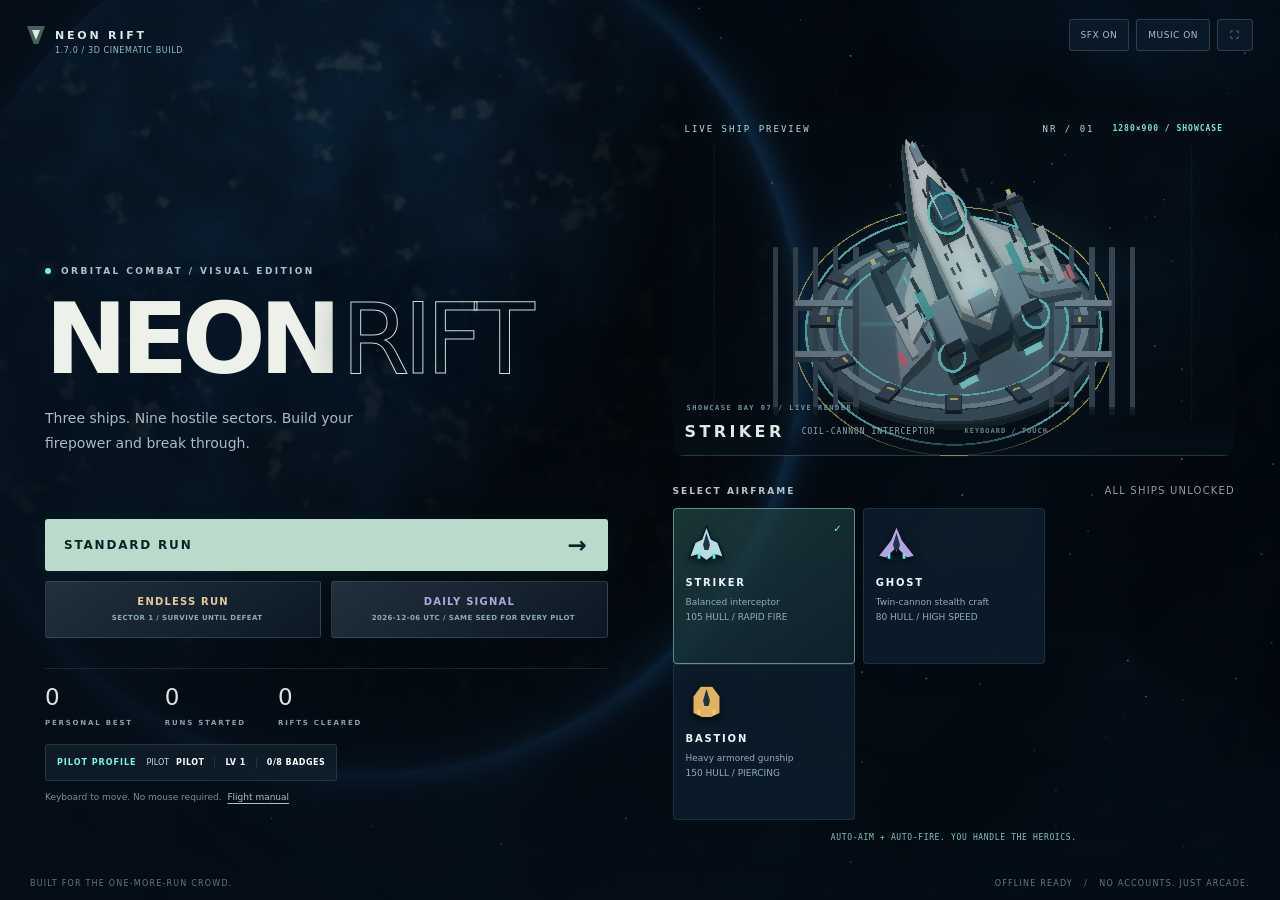
==== commit cbe82bc0: "Assemble tested Neon Rift 1.7 cinematic release [skip ci]" ====
--- a/neon-rift.html
+++ b/neon-rift.html
@@ -6,7 +6,7 @@
 <meta name="theme-color" content="#080c16">
 <meta name="description" content="A complete, offline arcade survival game. Nine sectors. Three bosses. One more run.">
 <title>NEON RIFT - Arcade Survival</title>
-<meta name="application-version" content="1.6.0">
+<meta name="application-version" content="1.7.0">
 <link rel="icon" href="data:image/svg+xml,%3Csvg xmlns='http://www.w3.org/2000/svg' viewBox='0 0 64 64'%3E%3Crect width='64' height='64' rx='12' fill='%23080c16'/%3E%3Cpath d='M32 8 54 52 32 42 10 52Z' fill='%2317353b' stroke='%2378f8df' stroke-width='3'/%3E%3Cpath d='m32 22 6 15H26Z' fill='%23e3fff8'/%3E%3C/svg%3E">
 <style>
 :root{color-scheme:dark;--bg:#080c16;--panel:rgba(12,19,32,.95);--line:rgba(161,196,227,.15);--text:#edf5fa;--muted:#8d9eae;--cyan:#78f8df;--blue:#6eb8ff;--gold:#ffd78b;--pink:#ff678e;--font:Inter,ui-sans-serif,system-ui,-apple-system,BlinkMacSystemFont,"Segoe UI",sans-serif}
@@ -205,6 +205,68 @@
  body.nr16 .ability{min-width:170px;padding:16px 20px;}body.nr16 .ability strong{font-size:13px;}body.nr16 .ability small{font-size:11px;}
 }
 
+/* Neon Rift 1.7 - cinematic transit and native-resolution showcase polish. */
+body.nr17 .nr-preview-wrap{isolation:isolate;overflow:hidden;border-radius:12px;background:linear-gradient(180deg,rgba(9,24,35,.08),rgba(8,20,31,.24));}
+body.nr17 #nrShipPreview{height:clamp(270px,32vh,430px);min-height:270px;}
+body.nr17 .nr-preview-label{position:relative;z-index:3;padding:10px 12px 0;margin:0;color:#b5d8df;display:grid;grid-template-columns:1fr auto auto;gap:18px;align-items:center;}
+body.nr17 .nr-preview-caption{position:relative;z-index:3;padding:0 12px 14px;background:linear-gradient(180deg,transparent,rgba(5,16,25,.76));}
+body.nr17 #nrShowcaseResolution{display:block;margin-left:auto;font:600 8px/1.4 ui-monospace,monospace;letter-spacing:1px;color:#79e6d7;text-align:right;white-space:nowrap;}
+body.nr17 .nr-preview-wrap::before{content:"";position:absolute;inset:32px 0 36px;z-index:0;pointer-events:none;background:radial-gradient(ellipse at 52% 48%,rgba(99,232,221,.12),transparent 42%),linear-gradient(90deg,transparent 0 7%,rgba(117,240,226,.035) 7.2% 7.35%,transparent 7.55% 92%,rgba(117,240,226,.035) 92.2% 92.35%,transparent 92.55%);}
+body.nr17 .nr-preview-wrap::after{content:"SHOWCASE BAY 07  /  LIVE RENDER";position:absolute;left:14px;bottom:44px;z-index:3;font:600 7px/1 ui-monospace,monospace;letter-spacing:1.5px;color:#6e96a1;pointer-events:none;}
+
+/* Travel is now primarily a rendered scene. This HUD only carries navigation and controls. */
+body.nr17.nr-travelling .topbar,body.nr17.nr-travelling .footer-note{opacity:0!important;pointer-events:none!important;}
+body.nr17 #sectorTravel{background:transparent;overflow:hidden;padding:0;align-items:stretch;justify-content:stretch;pointer-events:none;}
+body.nr17 #sectorTravel::before{content:"";position:absolute;inset:0;background:radial-gradient(circle at 50% 50%,transparent 28%,rgba(2,7,15,.18) 60%,rgba(1,4,10,.58) 100%);pointer-events:none;}
+body.nr17 .travel-tunnel{display:none!important;}
+body.nr17:not(.nr3d) .travel-tunnel{display:block!important;position:absolute;inset:-30%;background:repeating-conic-gradient(from 0deg,transparent 0deg 7deg,rgba(133,231,237,.16) 7.1deg 7.3deg,transparent 7.45deg 13deg);mask-image:radial-gradient(circle,transparent 10%,#000 76%);animation:nrTransit 1.15s linear infinite;}
+body.nr17.nr-reduced:not(.nr3d) .travel-tunnel,body.nr17.nr-transit-paused:not(.nr3d) .travel-tunnel{animation:none;opacity:.18;}
+body.nr17 .travel-card{position:absolute;left:50%;bottom:max(26px,calc(env(safe-area-inset-bottom) + 18px));transform:translateX(-50%);width:min(880px,calc(100% - 40px));padding:15px 18px 14px;display:grid;grid-template-columns:minmax(150px,.85fr) minmax(260px,1.5fr) auto;grid-template-areas:'route destination actions' 'progress progress actions';gap:9px 18px;align-items:center;text-align:left;background:linear-gradient(100deg,rgba(5,16,28,.88),rgba(9,25,36,.72));border:1px solid color-mix(in srgb,var(--travel-accent) 42%,#314b5b);border-radius:9px;box-shadow:0 20px 70px rgba(0,0,0,.42),inset 0 1px rgba(255,255,255,.035);backdrop-filter:blur(14px);pointer-events:auto;}
+body.nr17 .travel-kicker{grid-area:route;font-size:9px;letter-spacing:2.4px;margin:0;color:var(--travel-accent);}
+body.nr17 .travel-departure{grid-area:route;align-self:end;margin:20px 0 0;font-size:8px;letter-spacing:1.1px;color:#738d9b;}
+body.nr17 .travel-departure span{display:inline;color:#9eb9c5;}
+body.nr17 #travelMap{display:none;}
+body.nr17 .travel-card h2{grid-area:destination;margin:0;font-size:clamp(19px,2.2vw,28px);letter-spacing:-.5px;color:#e4eff1;}
+body.nr17 #travelCoordinate{grid-area:destination;align-self:end;margin:28px 0 0;font-size:8px;letter-spacing:1.4px;color:var(--travel-accent);}
+body.nr17 #travelSub{display:none;}
+body.nr17 .travel-track{grid-area:progress;height:2px;margin:0;background:rgba(101,135,151,.24);overflow:hidden;}
+body.nr17 .travel-track>div{position:relative;background:linear-gradient(90deg,rgba(255,255,255,.6),var(--travel-accent));box-shadow:0 0 14px var(--travel-accent);transition:width .04s linear;}
+body.nr17 #travelPhase{grid-area:progress;justify-self:end;margin-top:10px;font-size:8px;letter-spacing:1.5px;color:#cce3df;}
+body.nr17 #travelUpgrade{grid-area:progress;margin-top:10px;min-height:0;font-size:8px;color:#739ca1;}
+body.nr17 .travel-actions{grid-area:actions;display:grid;grid-template-columns:1fr;gap:6px;min-width:136px;}
+body.nr17 .travel-actions button{min-height:37px;padding:8px 12px;margin:0;flex:none;font-size:8px;letter-spacing:.7px;border-radius:5px;}
+body.nr17.nr-transit-paused #sectorTravel::after{content:"TRANSIT PAUSED";position:absolute;inset:0;display:grid;place-items:center;background:rgba(2,7,15,.54);color:#e1f3f1;font:700 13px/1 ui-monospace,monospace;letter-spacing:4px;pointer-events:none;}
+body.nr17.nr-transit-warp #sectorTravel::before{background:radial-gradient(circle at 50% 50%,transparent 18%,rgba(27,8,49,.11) 55%,rgba(1,4,10,.48) 100%);}
+body.nr17.nr-transit-arrival #sectorTravel::before{background:radial-gradient(circle at 50% 45%,rgba(255,255,255,.04),transparent 25%,rgba(1,4,10,.4) 100%);}
+
+@media(max-width:700px){
+ body.nr17 #nrShipPreview{height:190px;min-height:190px;}
+ body.nr17 .nr-preview-label{grid-template-columns:1fr auto;gap:8px;}body.nr17 #nrPreviewCode{display:none;}body.nr17 #nrShowcaseResolution{font-size:6px;letter-spacing:.5px;}
+ body.nr17 .nr-preview-wrap::after{font-size:6px;bottom:39px;}
+ body.nr17 .travel-card{bottom:max(14px,calc(env(safe-area-inset-bottom) + 8px));width:calc(100% - 24px);padding:12px;grid-template-columns:1fr auto;grid-template-areas:'destination actions' 'route actions' 'progress progress';gap:6px 10px;}
+ body.nr17 .travel-kicker{grid-area:route;font-size:7px;letter-spacing:1px;}
+ body.nr17 .travel-departure{grid-area:route;margin:13px 0 0;font-size:7px;}
+ body.nr17 .travel-card h2{font-size:18px;line-height:1.05;}
+ body.nr17 #travelCoordinate{font-size:7px;margin-top:21px;letter-spacing:.8px;}
+ body.nr17 .travel-actions{min-width:98px;}
+ body.nr17 .travel-actions button{min-height:34px;padding:6px 8px;font-size:7px;}
+ body.nr17 #travelPhase,body.nr17 #travelUpgrade{font-size:7px;margin-top:8px;}
+}
+@media(min-width:2500px) and (min-height:1300px){
+ body.nr17 #nrShipPreview{height:440px;}
+ body.nr17 .nr-preview-caption strong{font-size:20px;}
+ body.nr17 #nrShowcaseResolution{font-size:10px;}
+ body.nr17 .travel-card{width:min(1120px,calc(100% - 80px));padding:20px 24px;grid-template-columns:240px 1fr 190px;}
+ body.nr17 .travel-card h2{font-size:34px;}
+ body.nr17 .travel-actions button{min-height:44px;font-size:10px;}
+}
+@media(prefers-reduced-motion:reduce){body.nr17 .travel-track>div{transition:none;}}
+
+body.nr17 #nrControllerStatus{display:inline-block;margin-left:12px;font:600 7px/1 ui-monospace,monospace;letter-spacing:1px;color:#66838d;vertical-align:middle;}
+body.nr17.nr-gamepad #nrControllerStatus{color:#78f8df;}
+body.nr17 button:focus-visible,body.nr17 select:focus-visible,body.nr17 .upgrade-card:focus-visible,body.nr17 .rig:focus-visible{outline:2px solid #78f8df;outline-offset:3px;box-shadow:0 0 0 5px rgba(120,248,223,.10);}
+@media(max-width:700px){body.nr17 #nrControllerStatus{display:none;}}
+
 </style>
 <script>
 window.NEON_RIFT_ONLINE = {
@@ -2357,7 +2419,7 @@
 queueMicrotask(() => { ensureV13UI(); applyCareerTheme(); syncCheckpointButton(); });
 
 // NEON RIFT 1.3.1 - louder mobile mix, callsign onboarding and visible ranked Endless mode.
-const V131_VERSION = '1.6.0';
+const V131_VERSION = '1.7.0';
 const PILOT_CONFIRM_KEY = 'neon-rift-pilot-confirmed-v1';
 let pendingPilotMode = null;
 let v131Limiter = null;
@@ -2847,16 +2909,16 @@
  const select=$('graphicsSelect');if(select)select.value=nr15State.quality;
  if($('graphicsBtn'))$('graphicsBtn').textContent={auto:'3D / AUTO',low:'PERFORMANCE',high:'HIGH',ultra:'ULTRA / 4K',compatibility:'2D FALLBACK'}[nr15State.quality]||'3D / AUTO';
  nr15State.staticKey='';nr16GraphicsStatus();}
-function nr15Fallback(reason){nr15State.mode='compatibility';nr15State.reason=String(reason||'Compatibility selected');nr15Canvas.hidden=true;nr15State.staticKey='';document.body.classList.remove('nr3d');$('nrBuild')?.replaceChildren(document.createTextNode('1.6.0 / 2D COMPATIBILITY'));nr16GraphicsStatus();if($('nrRenderNote'))$('nrRenderNote').textContent='Compatibility renderer active. The 3D view needs WebGL 2.';}
+function nr15Fallback(reason){nr15State.mode='compatibility';nr15State.reason=String(reason||'Compatibility selected');nr15Canvas.hidden=true;nr15State.staticKey='';document.body.classList.remove('nr3d');$('nrBuild')?.replaceChildren(document.createTextNode('1.7.0 / 2D COMPATIBILITY'));nr16GraphicsStatus();if($('nrRenderNote'))$('nrRenderNote').textContent='Compatibility renderer active. The 3D view needs WebGL 2.';}
 function nr15Init(){if(nr15State.quality==='compatibility'){nr15Fallback('Player selected compatibility');return;}try{nr15State.engine=new NR15.Engine(nr15Canvas);NR15Art.build(nr15State.engine);NR16World.init(nr15State.engine);nr15State.engine.quality=nr15State.quality;nr15State.mode='webgl2';nr15Canvas.hidden=false;document.body.classList.add('nr3d');nr15State.sceneReady=true;if(!nr15Canvas.dataset.contextHandlers){nr15Canvas.dataset.contextHandlers='1';nr15Canvas.addEventListener('webglcontextlost',event=>{event.preventDefault();if(state==='playing')pauseGame();nr15Fallback('Graphics context lost. Your run is paused.');});nr15Canvas.addEventListener('webglcontextrestored',()=>{nr15State.engine=null;nr15State.zone=-1;nr15Init();nr15ApplyQuality();});}}catch(e){nr15Fallback(e.message);}}
 function nr15BuildUI(){document.body.classList.add('nr15');let home=$('homeScreen').querySelector('.home-layout');let copy=home.firstElementChild,hangar=home.querySelector('.hangar');
  if(!home.querySelector('.nr-intro')){let intro=document.createElement('div');intro.className='nr-intro';for(let sel of['.eyebrow','h1','.home-copy']){let el=copy.querySelector(sel);if(el)intro.appendChild(el);}intro.querySelector('.tag').textContent='ORBITAL COMBAT / VISUAL EDITION';intro.querySelector('h1').innerHTML='NEON<span>RIFT</span>';intro.querySelector('.home-copy').textContent='Three ships. Nine hostile sectors. Build your firepower and break through.';
   let preview=document.createElement('section');preview.className='nr-preview-wrap';preview.setAttribute('aria-label','Selected ship preview');preview.innerHTML='<div class="nr-preview-label"><span>LIVE SHIP PREVIEW</span><span id="nrPreviewCode">NR / 01</span></div><div id="nrShipPreview"></div><div class="nr-preview-caption"><strong id="nrShipName">STRIKER</strong><span id="nrShipDesc">COIL-CANNON INTERCEPTOR</span></div>';
   let modes=document.createElement('div');modes.className='nr-modes';while(copy.firstChild)modes.appendChild(copy.firstChild);copy.remove();home.prepend(intro,preview);home.appendChild(modes);hangar.classList.add('nr-hangar');hangar.querySelector('.tag').textContent='SELECT AIRFRAME';hangar.querySelector('.hangar-head .muted').textContent='ALL SHIPS UNLOCKED';
   const texts={striker:['STRIKER','Balanced interceptor','105 HULL / RAPID FIRE'],ghost:['GHOST','Twin-cannon stealth craft','80 HULL / HIGH SPEED'],bastion:['BASTION','Heavy armored gunship','150 HULL / PIERCING']};for(let b of hangar.querySelectorAll('.rig')){let t=texts[b.dataset.rig];b.querySelector('strong').textContent=t[0];b.querySelector('small').innerHTML=t[1]+'<br>'+t[2];b.querySelector('svg').innerHTML=nr15RigIcon(b.dataset.rig);b.addEventListener('click',nr15Sync);}
-  let build=document.createElement('span');build.id='nrBuild';build.textContent=nr15State.mode==='webgl2'?'1.6.0 / 3D VISUAL EDITION':'1.6.0 / 2D COMPATIBILITY';document.querySelector('.brand').appendChild(build);
+  let build=document.createElement('span');build.id='nrBuild';build.textContent=nr15State.mode==='webgl2'?'1.7.0 / 3D CINEMATIC BUILD':'1.7.0 / 2D COMPATIBILITY';document.querySelector('.brand').appendChild(build);
   let note=document.createElement('p');note.id='nrRenderNote';note.textContent='';preview.appendChild(note);
-  let setting=document.createElement('div');setting.className='setting';setting.innerHTML='<span>Graphics</span><button id="graphicsBtn" aria-label="Change graphics quality">3D / AUTO</button>';$('motionBtn').closest('.setting').before(setting);$('graphicsBtn').onclick=()=>{let order=['auto','low','high','ultra','compatibility'];nr15State.quality=order[(order.indexOf(nr15State.quality)+1)%3];try{localStorage.setItem('neon-rift-graphics-v1',nr15State.quality);}catch(_){}if(nr15State.quality==='compatibility')nr15Fallback('Player selected compatibility');else if(!nr15State.engine||nr15State.engine.gl.isContextLost()){nr15Init();}else{nr15State.mode='webgl2';nr15Canvas.hidden=false;document.body.classList.add('nr3d');$('nrBuild').textContent='1.6.0 / 3D VISUAL EDITION';$('nrRenderNote').textContent='';}nr15ApplyQuality();};
+  let setting=document.createElement('div');setting.className='setting';setting.innerHTML='<span>Graphics</span><button id="graphicsBtn" aria-label="Change graphics quality">3D / AUTO</button>';$('motionBtn').closest('.setting').before(setting);$('graphicsBtn').onclick=()=>{let order=['auto','low','high','ultra','compatibility'];nr15State.quality=order[(order.indexOf(nr15State.quality)+1)%3];try{localStorage.setItem('neon-rift-graphics-v1',nr15State.quality);}catch(_){}if(nr15State.quality==='compatibility')nr15Fallback('Player selected compatibility');else if(!nr15State.engine||nr15State.engine.gl.isContextLost()){nr15Init();}else{nr15State.mode='webgl2';nr15Canvas.hidden=false;document.body.classList.add('nr3d');$('nrBuild').textContent='1.7.0 / 3D CINEMATIC BUILD';$('nrRenderNote').textContent='';}nr15ApplyQuality();};
   let banner=document.createElement('div');banner.id='nrBossIntro';banner.setAttribute('aria-hidden','true');banner.innerHTML='<span>CAPITAL-CLASS CONTACT</span><strong id="nrBossTitle">THE GATEKEEPER</strong><small id="nrBossClass">ARMORED SIEGE CARRIER</small>';document.body.appendChild(banner);
   const ro=window.ResizeObserver?new ResizeObserver(nr15Measure):null;if(ro){ro.observe(preview);ro.observe(home);}home.parentElement.addEventListener('scroll',nr15Measure,{passive:true});window.addEventListener('resize',nr15Measure,{passive:true});
  }
@@ -2917,7 +2979,7 @@
 const nr16Travel={active:false,elapsed:0,duration:1.45,paused:false,from:1,to:2,upgrade:'',interrupted:false};
 function nr16GraphicsStatus(){const el=$('graphicsResolution');if(!el)return;const e=nr15State.engine;el.textContent=nr15State.mode==='webgl2'&&e?.w?`${e.w} x ${e.h} rendered pixels${nr15State.quality==='ultra'?' / up to 3840 x 2160':''}`:'2D compatibility renderer';}
 function nr16SetQuality(value){if(!['auto','low','high','ultra','compatibility'].includes(value))return;nr15State.quality=value;resize();nr15Measure();try{localStorage.setItem('neon-rift-graphics-v1',value);}catch(_){}
- if(value==='compatibility')nr15Fallback('Player selected compatibility');else if(!nr15State.engine||nr15State.engine.gl.isContextLost())nr15Init();else{nr15State.mode='webgl2';nr15Canvas.hidden=false;document.body.classList.add('nr3d');$('nrBuild').textContent='1.6.0 / 3D VISUAL EDITION';$('nrRenderNote').textContent='';}
+ if(value==='compatibility')nr15Fallback('Player selected compatibility');else if(!nr15State.engine||nr15State.engine.gl.isContextLost())nr15Init();else{nr15State.mode='webgl2';nr15Canvas.hidden=false;document.body.classList.add('nr3d');$('nrBuild').textContent='1.7.0 / 3D CINEMATIC BUILD';$('nrRenderNote').textContent='';}
  nr15ApplyQuality();nr15State.staticKey='';queueMicrotask(()=>{nr15Render(true);nr16GraphicsStatus();});}
 function nr16TripLabels(){const from=NR16World.info(nr16Travel.from),to=NR16World.info(nr16Travel.to);$('travelFrom').textContent=from.name;$('travelTo').textContent=to.name;$('travelSub').textContent=to.sub;$('travelCoordinate').textContent=to.coordinate;$('travelNumber').textContent=`SECTOR ${String(nr16Travel.to).padStart(2,'0')}`;$('travelUpgrade').textContent=nr16Travel.upgrade?`${nr16Travel.upgrade.toUpperCase()} INSTALLED`:'';document.documentElement.style.setProperty('--travel-accent',to.accent);$('travelMap').replaceChildren(...NR16World.destinations.map((loc,i)=>{const dot=document.createElement('span');dot.textContent=String(i+1).padStart(2,'0');dot.className=i===NR16World.index(nr16Travel.to)?'next':i<NR16World.index(nr16Travel.to)?'visited':'';dot.title=loc.name;return dot;}));}
 function nr16TravelToNext(upgrade=''){
@@ -2986,6 +3048,201 @@
  else{const radii=z===2?[260,360,415]:z===6?[200,510]:z===8?[135,330,600]:[225,480];for(const r of radii){ctx.beginPath();ctx.arc(0,0,r,0,TAU);ctx.stroke();}for(let i=0;i<8;i++){let a=i*TAU/8;ctx.save();ctx.rotate(a);ctx.strokeRect(-20,-470,40,z===6?160:95);ctx.restore();}}
  ctx.restore();ctx.save();ctx.strokeStyle=d.accent+'55';ctx.lineWidth=2;ctx.strokeRect(24,24,WORLD.w-48,WORLD.h-48);ctx.restore();}
 drawBackground=nr16FallbackBackground;drawFloor=nr16FallbackFloor;
+
+// Neon Rift 1.7 - cinematic travel, native-resolution showcase rendering and display-only ship detail.
+const NR17_VERSION='1.7.0';
+const nr17State={lastMenuPaint:0,travelFrom:-1,travelTo:-1,showcaseBuilt:false,travelBuilt:false,travelCue:0,padButtons:[],padSeen:false,padMoveAt:0};
+
+function nr17Ease(t){t=Math.max(0,Math.min(1,t));return t*t*(3-2*t);}
+function nr17TravelF(){return nr16Travel?.active?Math.max(0,Math.min(1,nr16Travel.elapsed/Math.max(.001,nr16Travel.duration))):0;}
+
+function nr17DetailedShip(id){
+ const b=NR15Art.ship(id),M=NR15Art.M;
+ const box=(x,y,z,w,l,h,c,yaw=0)=>b.box(x,y,z,w,l,h,c,.35,yaw);
+ const glow=(x,y,z,w,l,c,e=1.1,yaw=0)=>b.glow(x,y,z,w,l,c,e,yaw);
+ // Display-only paneling. Combat still uses the lighter original mesh.
+ for(let s of[-1,1]){
+   for(let i=0;i<6;i++){const y=-15+i*6.3;box(s*(id==='ghost'?13+i*1.6:id==='bastion'?14.2:10+i*1.7),y,12.7,1.05,4.1,.55,M.black,s*.07);}
+   for(let i=0;i<4;i++){const y=2+i*5.2;glow(s*(id==='bastion'?21:17),y,13.5,.55,2.6,id==='ghost'?M.lilac:id==='bastion'?M.amber:M.cyan,.55);}
+   box(s*(id==='ghost'?27: id==='bastion'?22:23),12,9.8,2.2,15,1.1,M.edge,s*.05);
+   box(s*(id==='ghost'?18:12),22,9.4,5.2,3.0,2.0,M.black);
+   b.ring(s*(id==='ghost'?15:13),23,7.2,id==='bastion'?4.7:3.6,.72,1.2,id==='bastion'?M.amber:id==='ghost'?M.lilac:M.cyan,24,0,Math.PI*2,1.2);
+ }
+ for(let y=-20;y<=11;y+=5.2){box(-2.9,y,15.8,.55,2.4,.45,M.black);box(2.9,y,15.8,.55,2.4,.45,M.black);}
+ box(0,-25,13.8,2.2,5.3,1.5,M.steel);glow(0,-27.3,15.5,.7,1.7,id==='bastion'?M.amber:M.cyan,1.5);
+ if(id==='striker'){
+   for(let s of[-1,1]){box(s*18,-4,12.2,8.5,1.3,.7,M.black,s*.18);box(s*20,9,11.6,7.5,1.2,.7,M.ivory,s*.1);glow(s*26,18,9.8,1.2,4,M.red,1.2);}
+   b.ring(0,-7,17,5.2,.65,.55,M.cyan,32,0,Math.PI*2,.8);
+ }else if(id==='ghost'){
+   for(let s of[-1,1]){for(let i=0;i<4;i++)box(s*(17+i*3.5),8+i*2.2,9.8,2.6,7.2,.55,i%2?M.black:M.steel,s*.35);glow(s*31,18,7.8,1.1,7,M.lilac,1.35,s*.45);}
+   b.ring(0,-8,17.2,4.8,.55,.5,M.lilac,32,0,Math.PI*2,.95);
+ }else{
+   for(let s of[-1,1]){for(let i=0;i<5;i++)box(s*17,-7+i*6,18.2,6.8,1.4,.7,i%2?M.black:M.steel);box(s*21,-16,16.5,4.5,10,2,M.dark);glow(s*21,-20,18.8,1.2,3,M.amber,1.25);}
+   b.ring(0,-5,20.2,6.6,.8,.7,M.amber,36,0,Math.PI*2,1.05);
+ }
+ return b;
+}
+
+function nr17TravelMeshes(E){
+ if(nr17State.travelBuilt)return;
+ const M=NR15Art.M;
+ let ring=new NR15.Model();ring.ring(0,0,0,1,.045,.025,M.cyan,64,0,Math.PI*2,2.4);E.mesh('nr17WarpRing',ring);
+ let ring2=new NR15.Model();ring2.ring(0,0,0,1,.035,.02,M.lilac,64,0,Math.PI*2,2.1);E.mesh('nr17WarpRingB',ring2);
+ let streak=new NR15.Model();streak.box(0,0,0,1.2,56,1.0,M.cyan,.25);streak.glow(0,0,1.1,.75,50,M.cyan,2.8);E.mesh('nr17WarpStreak',streak);
+ let streakB=new NR15.Model();streakB.box(0,0,0,1.0,42,.8,M.lilac,.2);streakB.glow(0,0,.9,.65,38,M.lilac,2.5);E.mesh('nr17WarpStreakB',streakB);
+ let flare=new NR15.Model();flare.box(0,0,0,4,48,1.2,M.black,.5);flare.glow(0,0,1.4,2.4,47,M.cyan,3.2);E.mesh('nr17EngineFlare',flare);
+ nr17State.travelBuilt=true;
+}
+
+function nr17ShowcaseMeshes(E){
+ if(nr17State.showcaseBuilt)return;
+ for(const id of['striker','ghost','bastion'])E.mesh('display_'+id,nr17DetailedShip(id));
+ let bay=new NR15.Model(),M=NR15Art.M;
+ for(let s of[-1,1]){for(let i=0;i<5;i++){const x=s*(92+i*19);bay.box(x,0,-14,5,196,12,M.dark,1);bay.glow(x,0,-7.6,1.2,174,i%2?M.cyan:M.amber,.55);}bay.box(s*122,-28,-8,54,8,9,M.steel,1);bay.box(s*122,34,-8,54,8,9,M.steel,1);}
+ for(let i=0;i<7;i++){const y=-86+i*28;bay.box(0,y,-19,212,2.3,3,M.black,.4);}
+ bay.ring(0,0,-8,139,2.2,1,M.cyan,80,0,Math.PI*2,.8);bay.ring(0,0,-9,151,1.2,.6,M.amber,80,0,Math.PI*2,.45);
+ E.mesh('nr17ShowcaseBay',bay);nr17State.showcaseBuilt=true;
+}
+
+const nr17InitBase=nr15Init;
+nr15Init=function(){nr17InitBase();if(nr15State.engine&&nr15State.mode==='webgl2'){nr17State.showcaseBuilt=false;nr17State.travelBuilt=false;nr17ShowcaseMeshes(nr15State.engine);nr17TravelMeshes(nr15State.engine);}};
+
+// Auto remains balanced in gameplay, but the static hangar preview is allowed the Ultra pixel budget on desktop.
+const nr17ResizeBase=NR15.Engine.prototype.resize;
+NR15.Engine.prototype.resize=function(w,h,mobile){
+ const q=this.quality,showcase=!!this.nr17Showcase&&!mobile&&q!=='compatibility';
+ if(showcase)this.quality='ultra';
+ try{return nr17ResizeBase.call(this,w,h,mobile);}finally{this.quality=q;}
+};
+
+const nr17EngineRenderBase=NR15.Engine.prototype.render;
+NR15.Engine.prototype.render=function(opts){const f=this.nr17TravelMode||0;if(f>.26&&f<.74){opts={...opts,zone:6.4,accent:'#b58cff',location:{sky:[.095,.025,.17],planet:[.12,.04,.20],position:[12,12,.01]}};}return nr17EngineRenderBase.call(this,opts);};
+
+const nr17ZoneBase=nr15Zone;
+nr15Zone=function(){if(state==='transit'&&nr16Travel?.active){return NR16World.index(nr17TravelF()<.68?nr16Travel.from:nr16Travel.to);}return nr17ZoneBase();};
+
+function nr17EnsureTransitEnvironment(E,index,key){
+ const stateKey=key==='from'?'travelFrom':'travelTo';
+ if(nr17State[stateKey]===index&&E.models.has('nr17Env_'+key))return;
+ E.destroyMesh('nr17Env_'+key);E.mesh('nr17Env_'+key,NR16World.build(index));nr17State[stateKey]=index;
+}
+
+function nr17PrepareTravel(time){
+ const E=nr15State.engine,f=nr17TravelF(),from=NR16World.index(nr16Travel.from),to=NR16World.index(nr16Travel.to),cx=1200,cy=900;
+ E.begin();E.nr17Showcase=false;E.nr17TravelMode=f;nr17TravelMeshes(E);nr17ShowcaseMeshes(E);nr17EnsureTransitEnvironment(E,from,'from');nr17EnsureTransitEnvironment(E,to,'to');
+ const launch=nr17Ease(Math.min(1,f/.24)),arrival=nr17Ease(Math.max(0,(f-.70)/.30));
+ if(f<.29){E.add('nr17Env_from',0,0,-30-launch*90,0,1-launch*.08);NR16World.dynamics(E,from,time,save.motion);}
+ if(f>.69){E.add('nr17Env_to',0,0,-105+arrival*105,0,.88+arrival*.12);NR16World.dynamics(E,to,time,save.motion);}
+ const shipY=cy+88-launch*86-arrival*18,shipZ=54+Math.sin(f*Math.PI)*18,bank=save.motion?-.05:Math.sin(f*Math.PI*3.1)*.09;
+ E.add('display_'+selectedRig,cx,shipY,shipZ,-.06+bank,2.45,0,f>.2&&f<.8?1:0,1,2.45,2.45,-.19);
+ // Twin emissive exhaust plumes stretch during the jump.
+ const jetX=selectedRig==='ghost'?18:selectedRig==='bastion'?15:12;
+ for(const s of[-1,1])E.add('nr17EngineFlare',cx+s*jetX*2.45,shipY+70,shipZ-7,0,1.1+2.2*Math.sin(Math.PI*Math.min(1,f/.35)),0,1,.82,1.15,1.15);
+ if(!save.motion&&f>.15&&f<.86){
+   const warp=Math.sin(Math.PI*Math.min(1,(f-.15)/.71));
+   for(let i=0;i<(coarse?18:34);i++){
+     const seed=(i*2.3999632297)%6.28318,rad=150+(i%9)*38,flow=(f*1650+i*113)%980;
+     const x=cx+Math.cos(seed)*rad,y=cy+Math.sin(seed)*rad-flow+480;
+     E.add(i%3?'nr17WarpStreak':'nr17WarpStreakB',x,y,-20+(i%5)*8,seed*.05,1+warp*1.9,0,warp,.22+warp*.62,1.0,1.0);
+   }
+   for(let i=0;i<9;i++){
+     const phase=(f*2.1+i/9)%1,scale=90+phase*720,alpha=(1-phase)*warp*.58;
+     E.add(i%2?'nr17WarpRing':'nr17WarpRingB',cx,cy-10,-15,0,scale,0,warp,alpha,scale,2.5);
+   }
+ }
+ if(f>.76){for(let i=0;i<5;i++){const phase=Math.max(0,Math.min(1,(f-.76)*4-i*.06)),r=185+i*58;E.add(i%2?'nr17WarpRingB':'nr17WarpRing',cx,cy,-24,0,r*(.75+phase*.25),0,phase,.25*(1-phase),r*(.75+phase*.25),2);}}
+ const zoom=1.04+launch*.20-arrival*.08+(!save.motion?Math.sin(f*Math.PI)*.09:0);
+ return{cx,cy:cy+24-launch*18,zoom};
+}
+
+const nr17PrepareBase=nr15Prepare;
+nr15Prepare=function(time){
+ const E=nr15State.engine;if(E){E.nr17Showcase=false;E.nr17TravelMode=0;}
+ if(state==='transit'&&nr16Travel?.active)return nr17PrepareTravel(time);
+ const view=nr17PrepareBase(time);
+ if(E&&(!player||state==='home')){
+   E.nr17Showcase=true;nr17ShowcaseMeshes(E);
+   // Replace the combat mesh with the display-only high-detail model without touching gameplay.
+   E.batches.delete(selectedRig);
+   const b=nr15State.shipPreview;if(!b.w)nr15Measure();const sx=b.x+b.w*.5,sy=b.y+b.h*.55,showScale=Math.min(b.w/255,b.h/168),wx=1200+(sx-W/2),wy=900+(sy-H/2),yaw=save.motion?-.52:-.52+Math.sin(ambientTime*.22)*.10;
+   E.add('nr17ShowcaseBay',wx,wy+32,-3,0,showScale*.62,0,0,1,showScale*.48,showScale*.55);
+   E.add('display_'+selectedRig,wx,wy,40,yaw,showScale*2.12,0,0,1,showScale*2.12,showScale*2.12,-.17);
+ }
+ return view;
+};
+
+// Prevent a full-resolution static hangar from needlessly running at 60 fps.
+const nr17OverlayBase=nr15Overlay;
+nr15Overlay=function(time,view){if(state==='transit'){ctx.setTransform(dpr,0,0,dpr,0,0);ctx.clearRect(0,0,W,H);return;}return nr17OverlayBase(time,view);};
+
+const nr17RenderBase=nr15Render;
+nr15Render=function(force=false){
+ nr17PollGamepad();
+ const now=performance.now();
+ if(!force&&state==='home'&&!coarse&&nr15State.mode==='webgl2'&&now-nr17State.lastMenuPaint<32)return;
+ if(state==='home')nr17State.lastMenuPaint=now;
+ const out=nr17RenderBase(force);
+ if(state==='home')nr17UpdateShowcaseResolution();
+ return out;
+};
+render=nr15Render;
+
+const nr17GraphicsBase=nr16GraphicsStatus;
+nr16GraphicsStatus=function(){nr17GraphicsBase();nr17UpdateShowcaseResolution();};
+function nr17UpdateShowcaseResolution(){
+ const el=$('nrShowcaseResolution'),e=nr15State.engine;if(!el)return;
+ if(nr15State.mode==='webgl2'&&e?.w){const native=(e.w>=3840&&e.h>=2160)||(e.w>=5000&&e.h>=1400);el.textContent=`${e.w}×${e.h}${native?' / NATIVE SHOWCASE':' / SHOWCASE'}`;}else el.textContent='2D COMPATIBILITY';
+}
+
+const nr17TravelStartBase=nr16TravelToNext;
+nr16TravelToNext=function(upgrade=''){nr17TravelStartBase(upgrade);if(!nr16Travel.active)return;nr16Travel.duration=save.motion?.28:(coarse?3.0:3.45);nr17State.travelCue=0;unlockAudio();tone(86,.55,'sawtooth',.035,220);document.body.classList.add('nr-transit-launch');if($('travelPause'))$('travelPause').textContent='PAUSE';nr15State.staticKey='';};
+
+const nr17TravelTickBase=nr16Tick;
+nr16Tick=function(dt){
+ nr17TravelTickBase(dt);if(!nr16Travel.active)return;const f=nr17TravelF();
+ document.documentElement.style.setProperty('--nr17-travel',String(f));
+ document.body.classList.toggle('nr-transit-warp',f>=.18&&f<.76);document.body.classList.toggle('nr-transit-arrival',f>=.76);
+ const phase=f<.12?'CLEARING DOCK':f<.24?'CHARGING RIFT DRIVE':f<.70?'RIFT TRANSIT':f<.88?'DESTINATION LOCK':'FINAL APPROACH';
+ if(!save.motion&&nr17State.travelCue<1&&f>=.24){nr17State.travelCue=1;tone(180,.48,'triangle',.035,920);}if(!save.motion&&nr17State.travelCue<2&&f>=.74){nr17State.travelCue=2;tone(720,.42,'sine',.032,210);}
+ $('travelPhase').textContent=phase;nr15State.staticKey='';
+};
+const nr17TravelAbortBase=nr16AbortTransit;
+nr16AbortTransit=function(){nr17TravelAbortBase();document.body.classList.remove('nr-transit-launch','nr-transit-warp','nr-transit-arrival');};
+function nr17DisposeTransitMeshes(){const E=nr15State.engine;if(!E)return;E.destroyMesh('nr17Env_from');E.destroyMesh('nr17Env_to');nr17State.travelFrom=nr17State.travelTo=-1;E.nr17TravelMode=0;}
+const nr17ArriveBase=nr16Arrive;
+nr16Arrive=function(){nr17ArriveBase();if(!nr16Travel.active){document.body.classList.remove('nr-transit-launch','nr-transit-warp','nr-transit-arrival');nr17DisposeTransitMeshes();}};
+
+
+// Standard gamepads are first-class input: left stick/D-pad steer, A dashes, X overdrives,
+// Menu/Start pauses, and upgrade cards can be chosen without touching the screen.
+function nr17Gamepad(){try{return [...(navigator.getGamepads?.()||[])].find(p=>p&&p.connected)||null;}catch(_){return null;}}
+function nr17PadPressed(p,i){return !!p?.buttons?.[i]?.pressed;}
+function nr17PadAxis(value){const v=Number(value)||0,a=Math.abs(v);return a<.18?0:Math.sign(v)*Math.min(1,(a-.18)/.82);}
+const nr17MovementBase=movement;
+movement=function(){const base=nr17MovementBase();if(Math.hypot(base.x,base.y)>.05)return base;const p=nr17Gamepad();if(!p)return base;let x=nr17PadAxis(p.axes?.[0]),y=nr17PadAxis(p.axes?.[1]);if(nr17PadPressed(p,14))x=-1;if(nr17PadPressed(p,15))x=1;if(nr17PadPressed(p,12))y=-1;if(nr17PadPressed(p,13))y=1;const len=Math.hypot(x,y);if(len>1){x/=len;y/=len;}return{x,y};};
+function nr17Focusable(){return [...document.querySelectorAll('button:not([hidden]):not(:disabled),select:not([hidden]),.upgrade-card:not([hidden])')].filter(el=>el.offsetParent!==null&&!el.closest('[hidden]'));}
+function nr17MoveFocus(step){const els=nr17Focusable();if(!els.length)return;let i=els.indexOf(document.activeElement);i=i<0?(step>0?-1:0):i;els[(i+step+els.length)%els.length].focus({preventScroll:true});}
+function nr17ActivateFocused(){let el=document.activeElement;if(!el||!nr17Focusable().includes(el)){if(state==='home')el=$('startBtn');else if(state==='upgrade')el=document.querySelector('.upgrade-card');}el?.click?.();}
+function nr17PollGamepad(){const p=nr17Gamepad();if(!p){if(nr17State.padSeen){nr17State.padSeen=false;document.body.classList.remove('nr-gamepad');}nr17State.padButtons=[];return;}if(!nr17State.padSeen){nr17State.padSeen=true;document.body.classList.add('nr-gamepad');if($('nrControllerStatus'))$('nrControllerStatus').textContent='CONTROLLER READY';}
+ const pressed=Array.from({length:Math.max(18,p.buttons?.length||0)},(_,i)=>nr17PadPressed(p,i));const edge=i=>pressed[i]&&!nr17State.padButtons[i];
+ if(edge(9)){if(nr16Travel?.active){nr16Travel.paused?nr16ContinueTransit():nr16PauseTransit();}else if(state==='playing')pauseGame();else if(['paused','manual'].includes(state))resumeGame();}
+ if(state==='playing'){if(edge(0))tryDash();if(edge(2))tryOverdrive();}
+ else if(state==='upgrade'){if(edge(0))applyChoice(0);else if(edge(2))applyChoice(1);else if(edge(3))applyChoice(2);}
+ else if(!nr16Travel?.active){if(edge(12))nr17MoveFocus(-1);if(edge(13))nr17MoveFocus(1);if(edge(0))nr17ActivateFocused();}
+ nr17State.padButtons=pressed;
+}
+window.addEventListener('gamepadconnected',()=>{nr17State.padSeen=false;nr17PollGamepad();});
+window.addEventListener('gamepaddisconnected',()=>nr17PollGamepad());
+
+function nr17EnhanceUI(){document.body.classList.add('nr17');
+ const label=document.querySelector('.nr-preview-label');if(label&&!$('nrShowcaseResolution')){const status=document.createElement('span');status.id='nrShowcaseResolution';status.setAttribute('aria-live','polite');label.appendChild(status);}
+ if($('nrBuild'))$('nrBuild').textContent=nr15State.mode==='webgl2'?'1.7.0 / 3D CINEMATIC BUILD':'1.7.0 / 2D COMPATIBILITY';
+ if($('travelSkip'))$('travelSkip').textContent='SKIP JUMP';if($('travelPause'))$('travelPause').textContent='PAUSE';if(!$('nrControllerStatus')){const el=document.createElement('span');el.id='nrControllerStatus';el.textContent='KEYBOARD / TOUCH';document.querySelector('.nr-preview-caption')?.appendChild(el);}nr17UpdateShowcaseResolution();}
+queueMicrotask(nr17EnhanceUI);
+
+window.NEON_RIFT_VERSION=NR17_VERSION;
+window.__NEON_RIFT_VISUAL__=Object.freeze({version:NR17_VERSION,get renderer(){return nr15State.mode;},get profile(){return nr15State.quality;},get showcase(){const e=nr15State.engine;return e?[e.w,e.h]:null;}});
+if(new URLSearchParams(location.search).has('test'))window.__NR17_QA={travelProgress:nr17TravelF,forceRender:()=>nr15Render(true),showcaseVertices:id=>nr15State.engine?.models.get('display_'+id)?.count||0,showcaseSize:()=>[nr15State.engine?.w||0,nr15State.engine?.h||0],pollGamepad:nr17PollGamepad,movement:()=>movement(),startTravel:up=>nr16TravelToNext(up||'QA UPGRADE'),setTravelProgress(f){if(!nr16Travel.active)return false;nr16Travel.elapsed=Math.max(0,Math.min(1,Number(f)||0))*nr16Travel.duration;nr16Tick(0);nr15State.staticKey='';nr15Render(true);return true;}};
 
 // Explicitly opt-in deterministic inspection hooks for browser QA. Absent in normal play.
 if (new URL(location.href).searchParams.has('test')) {
